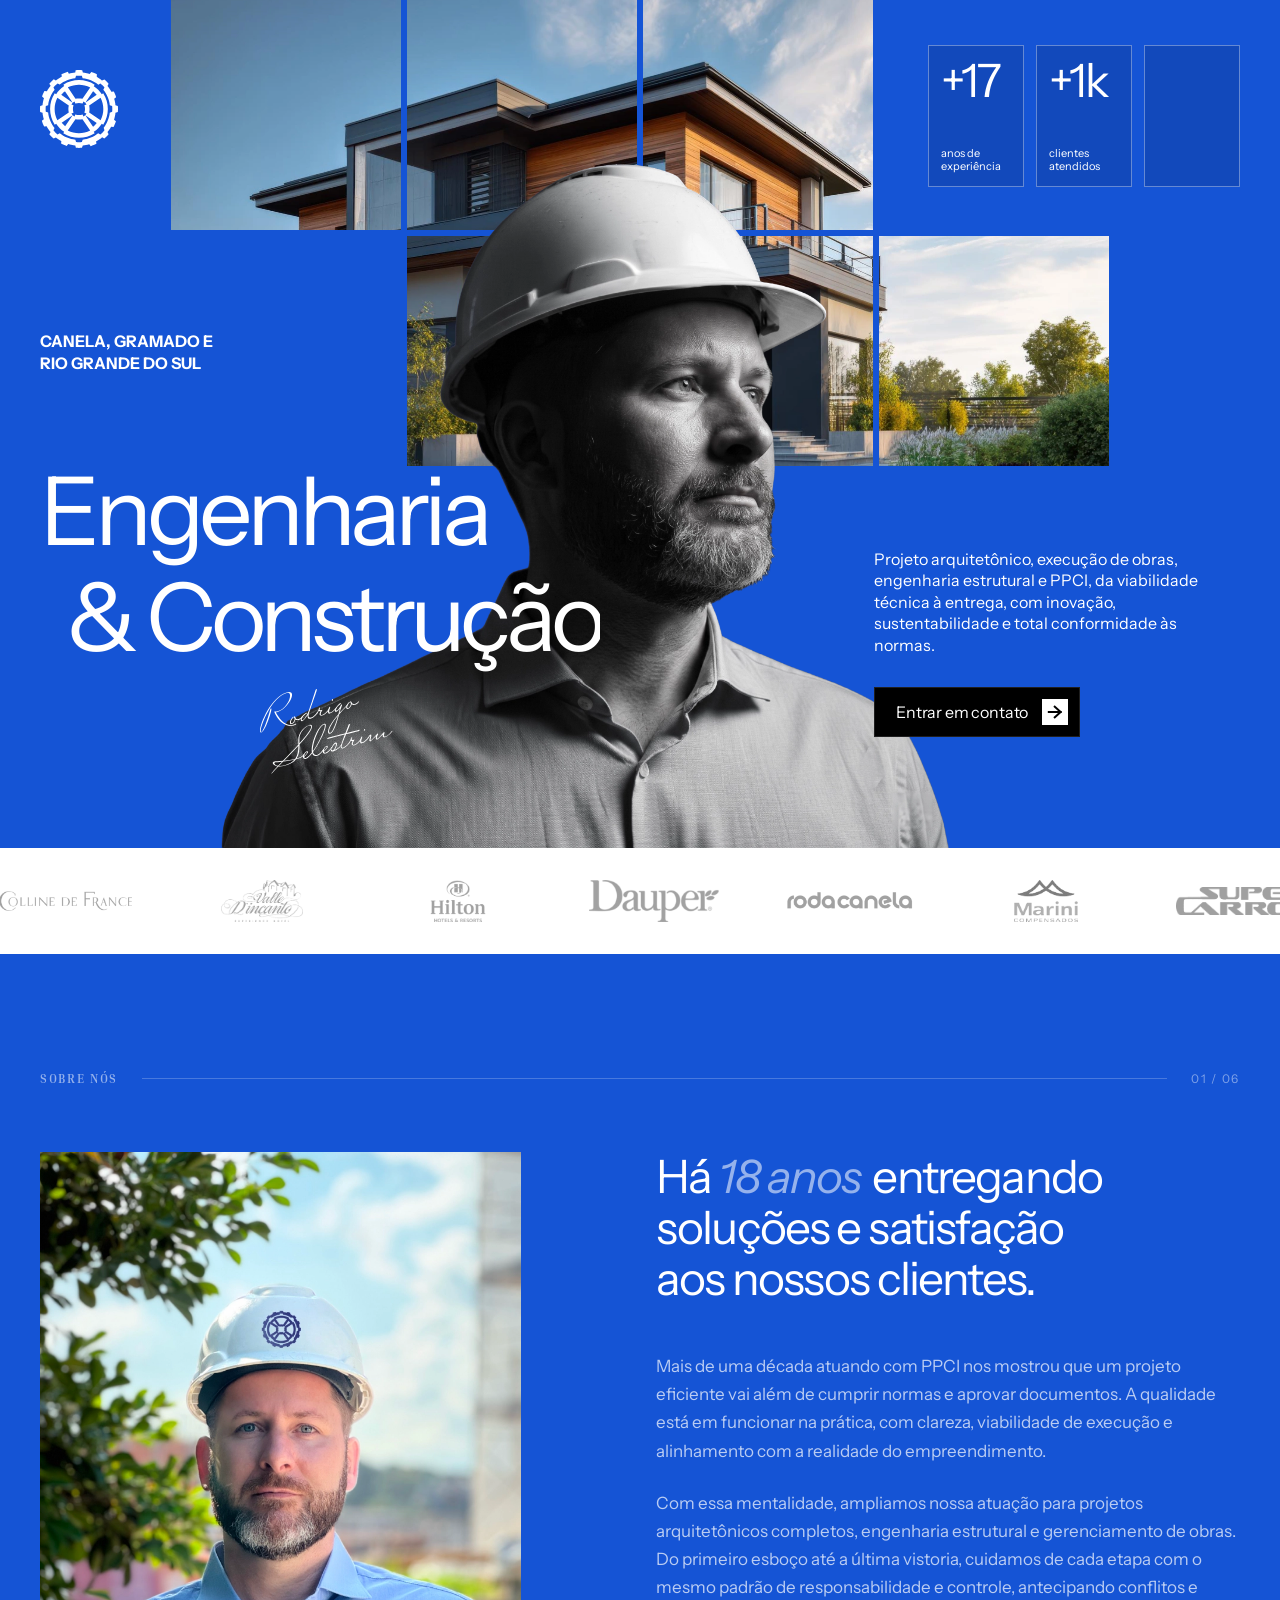
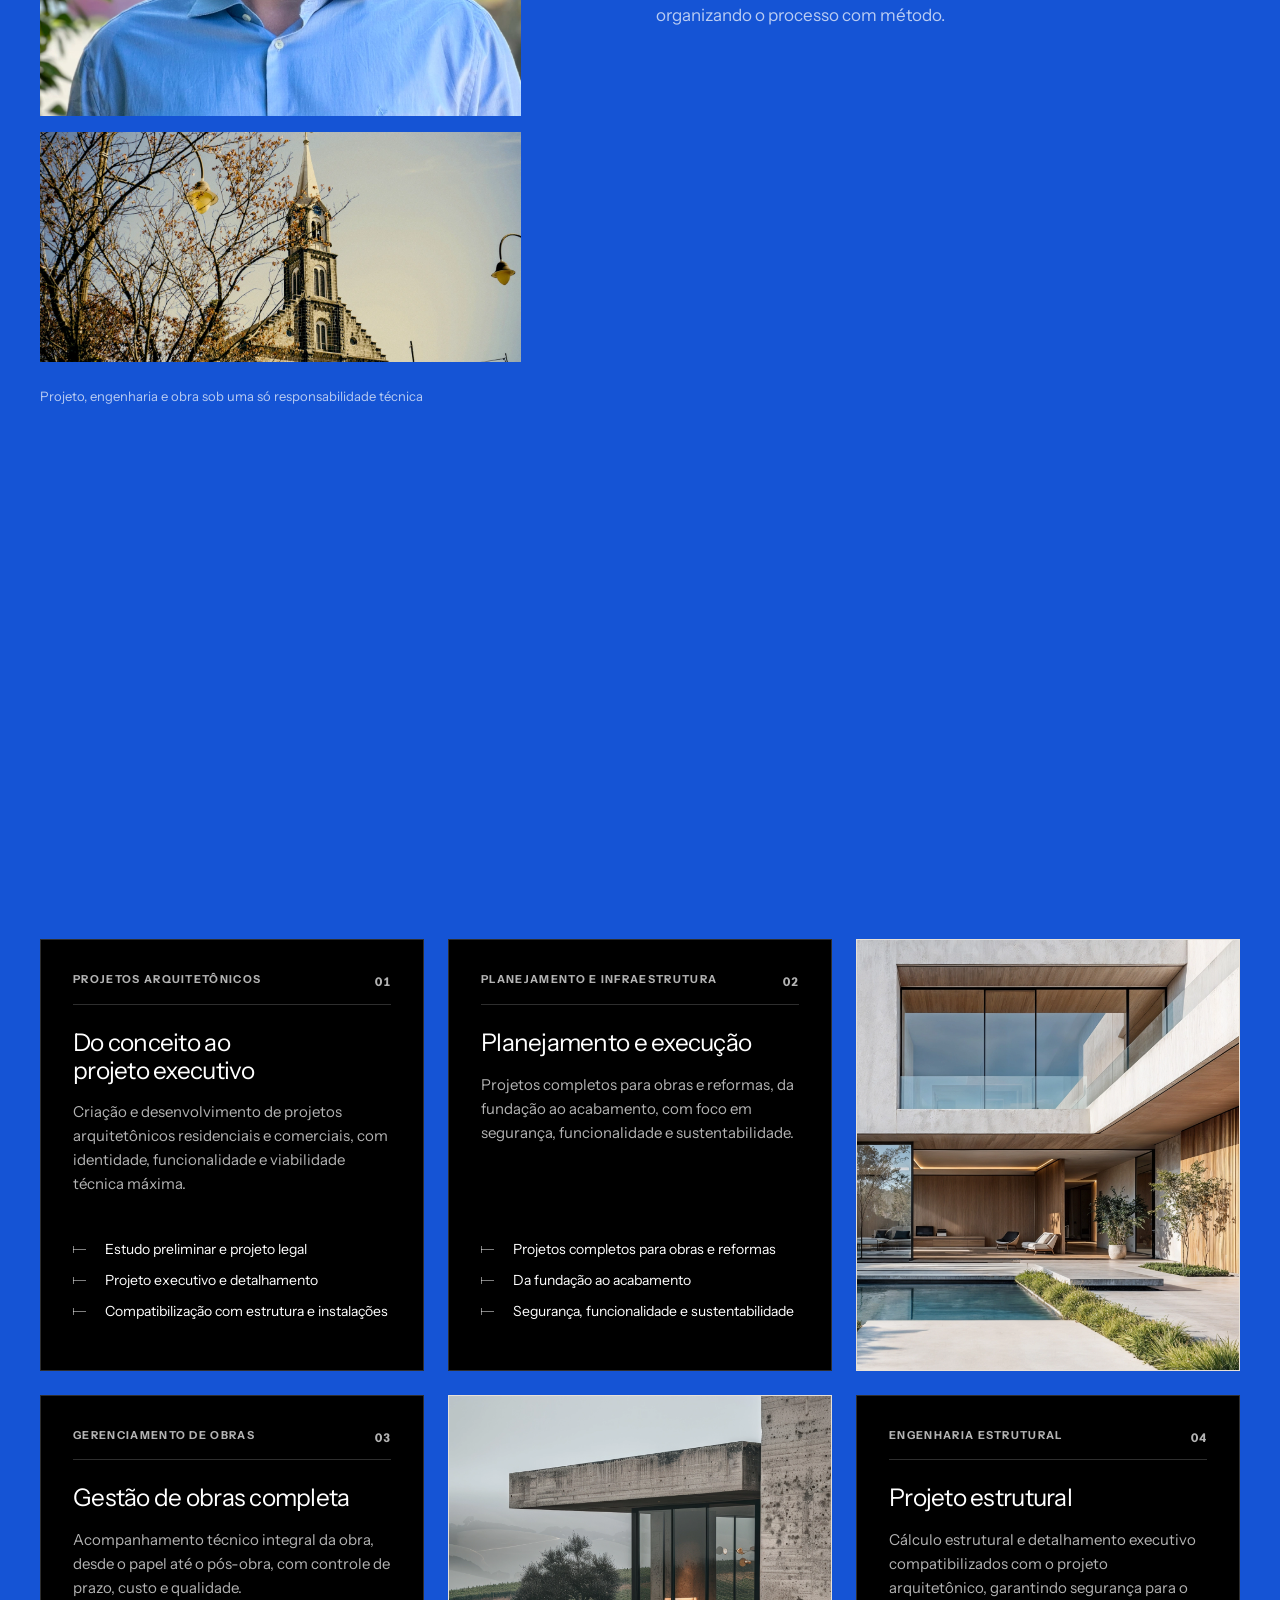
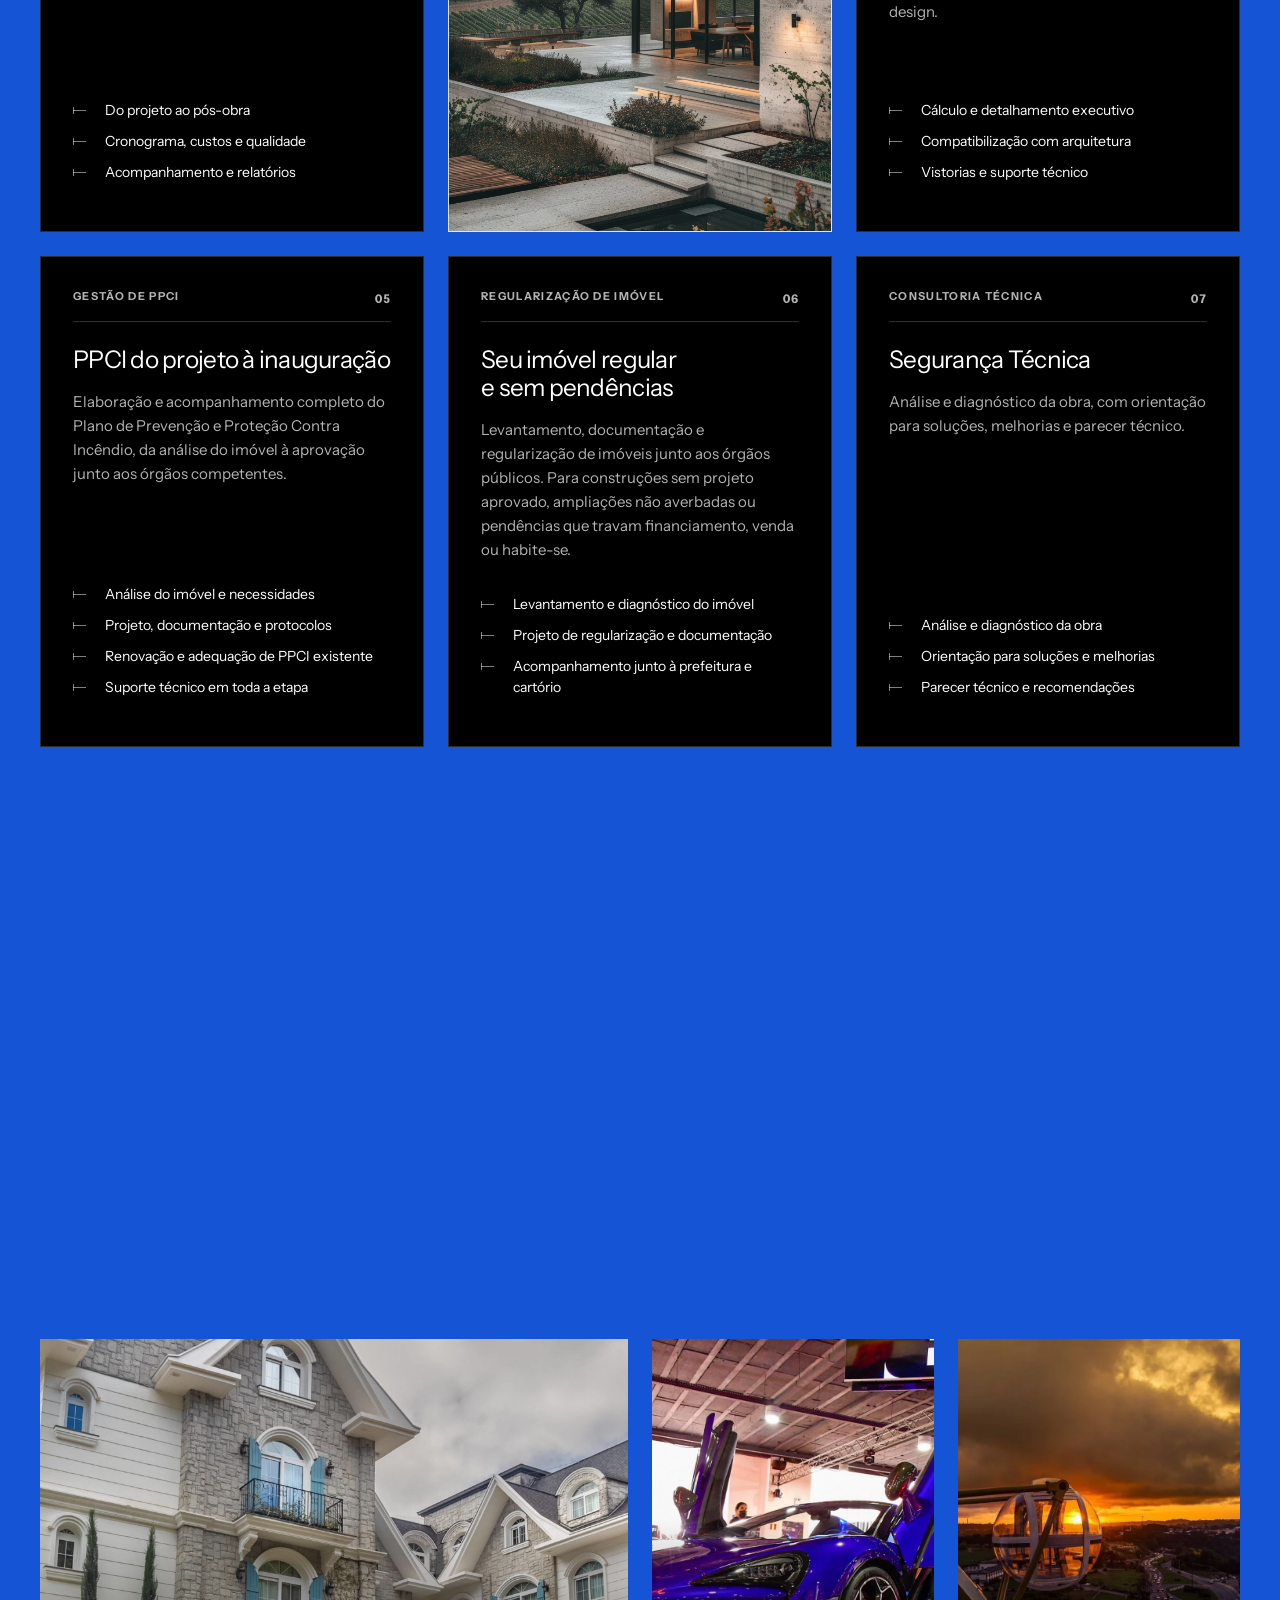
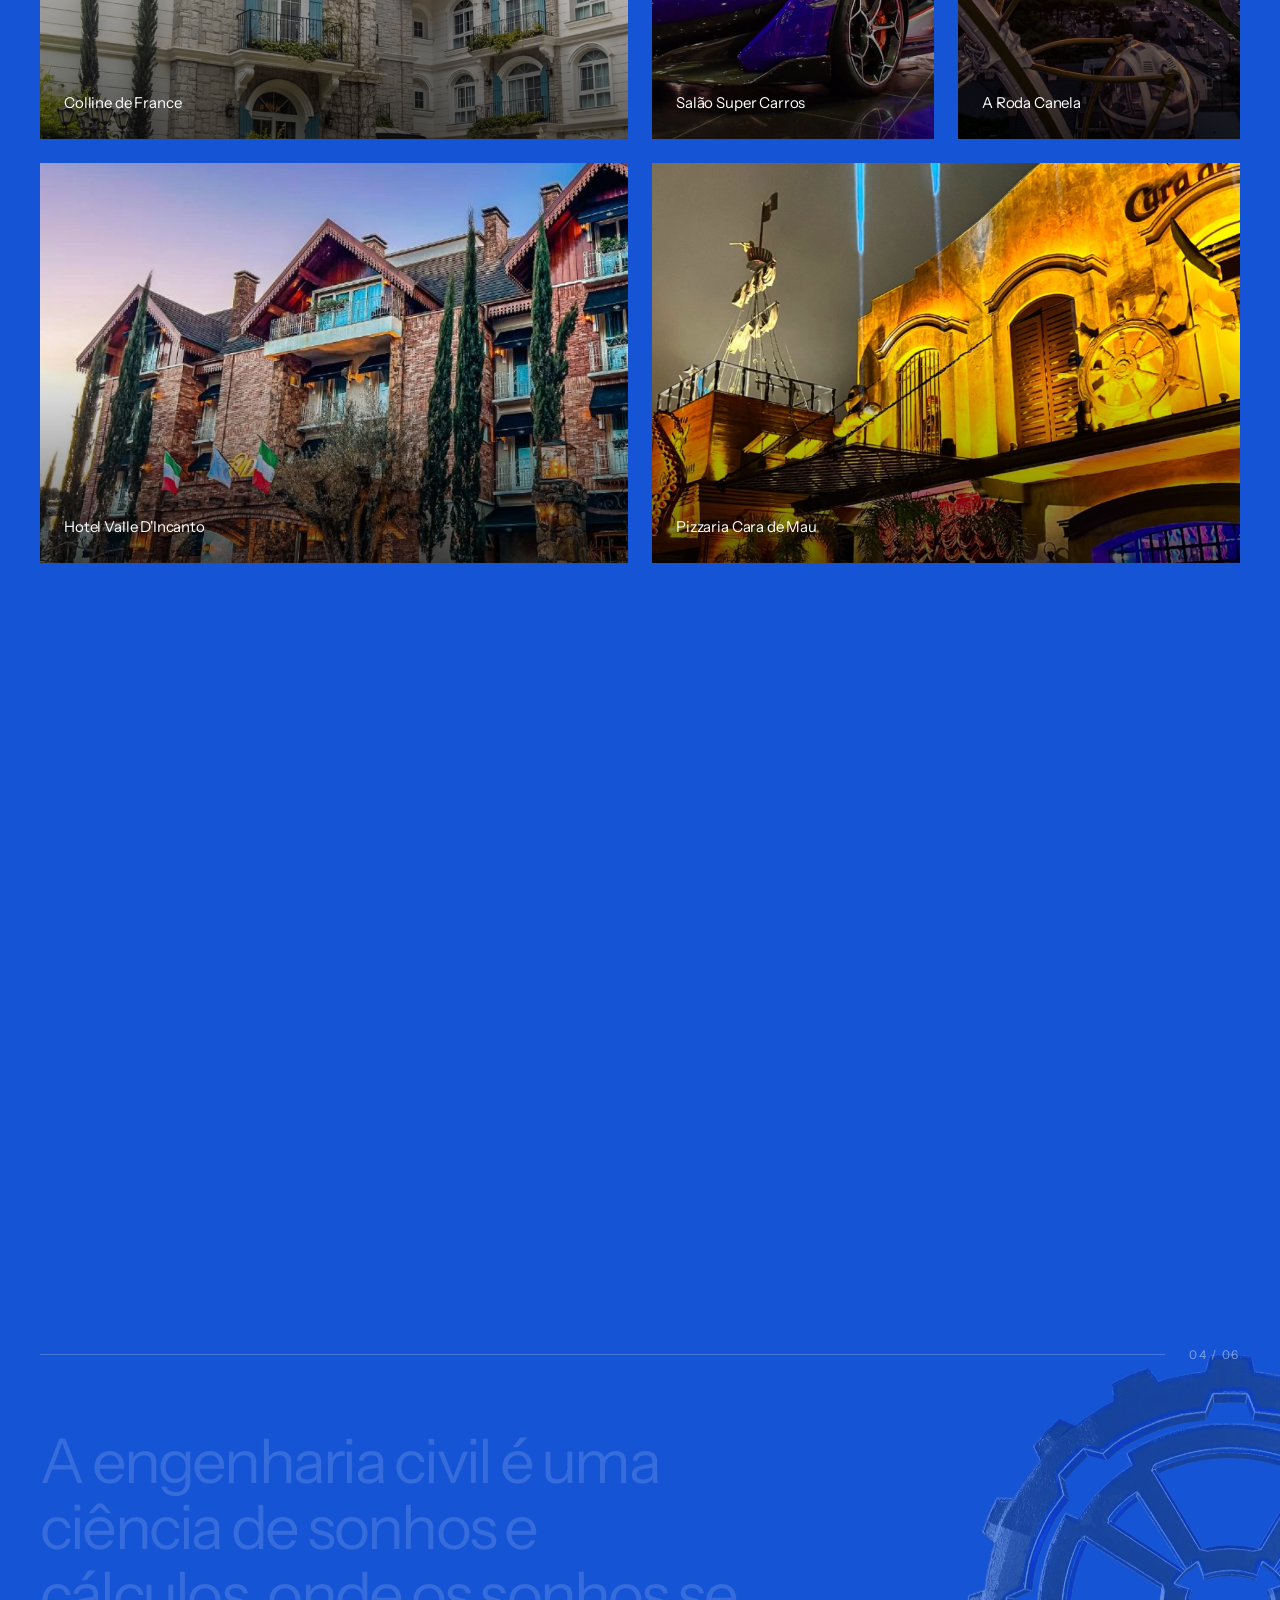
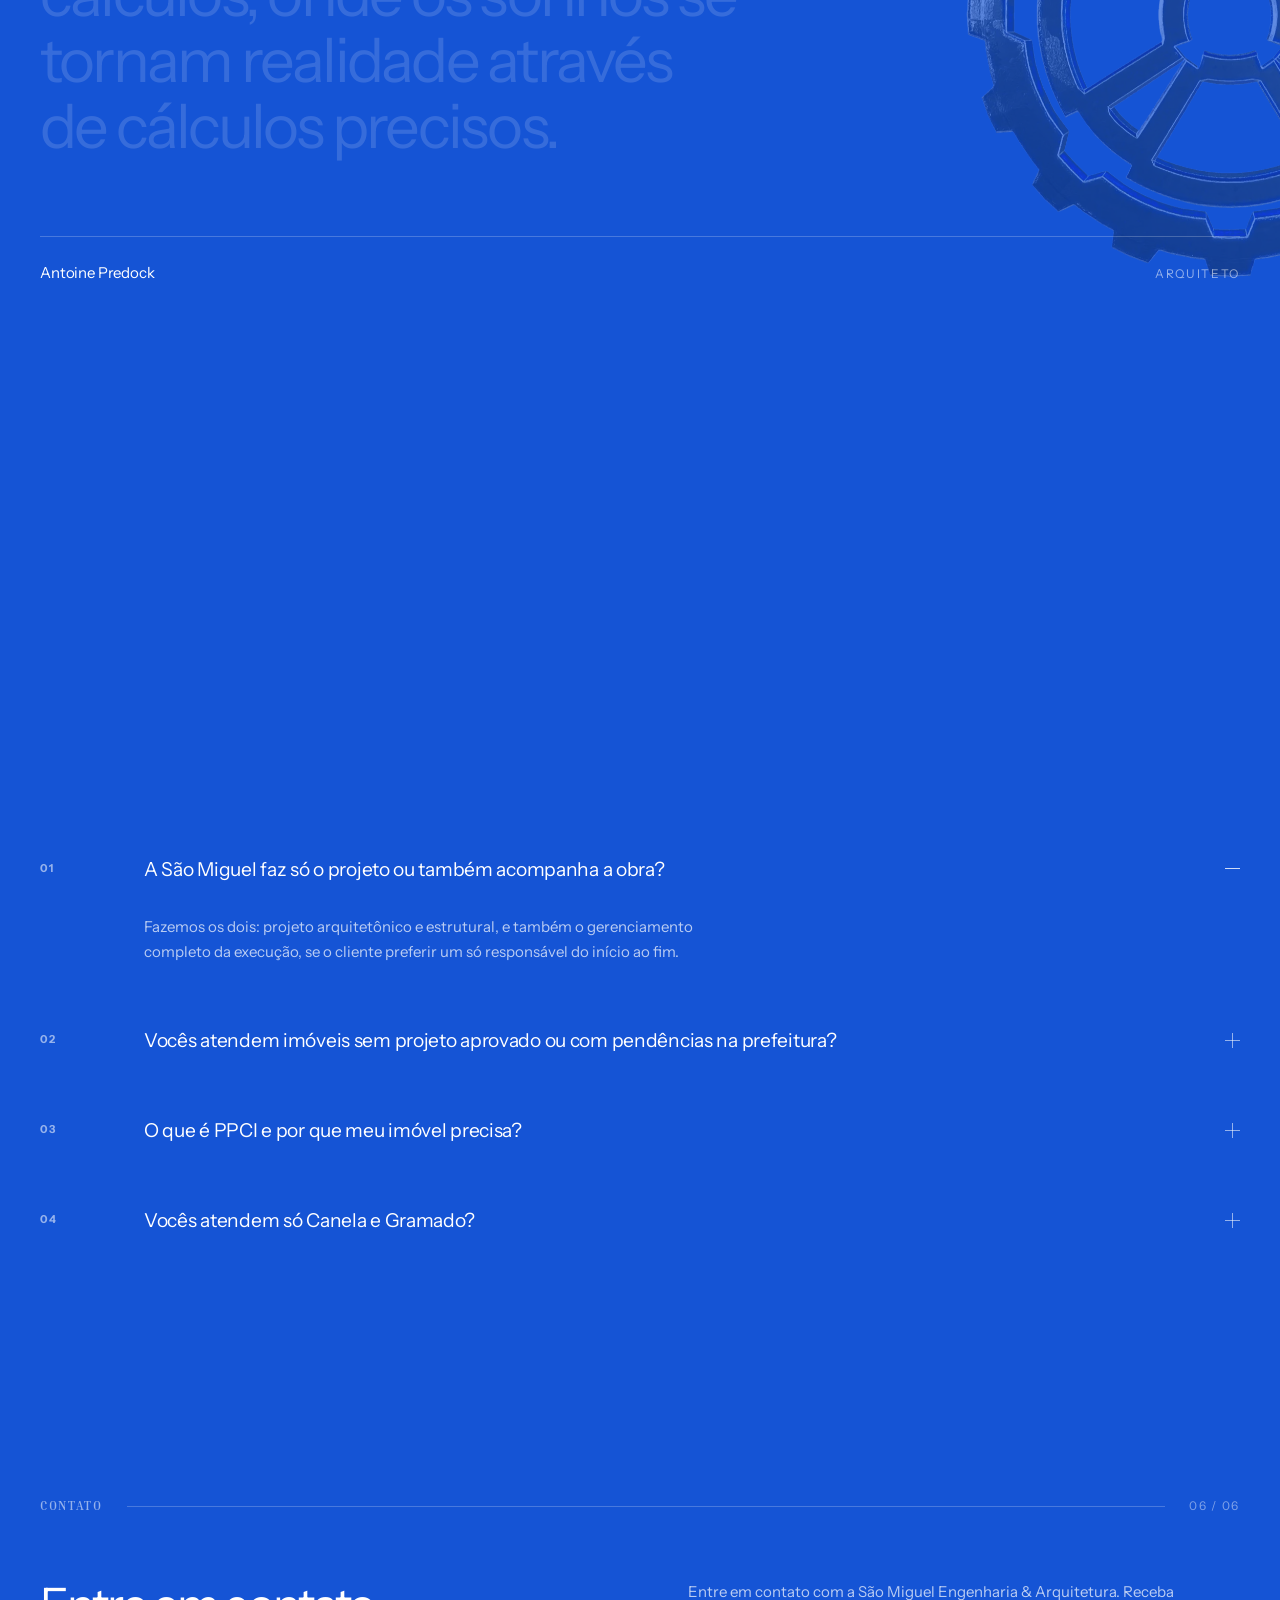
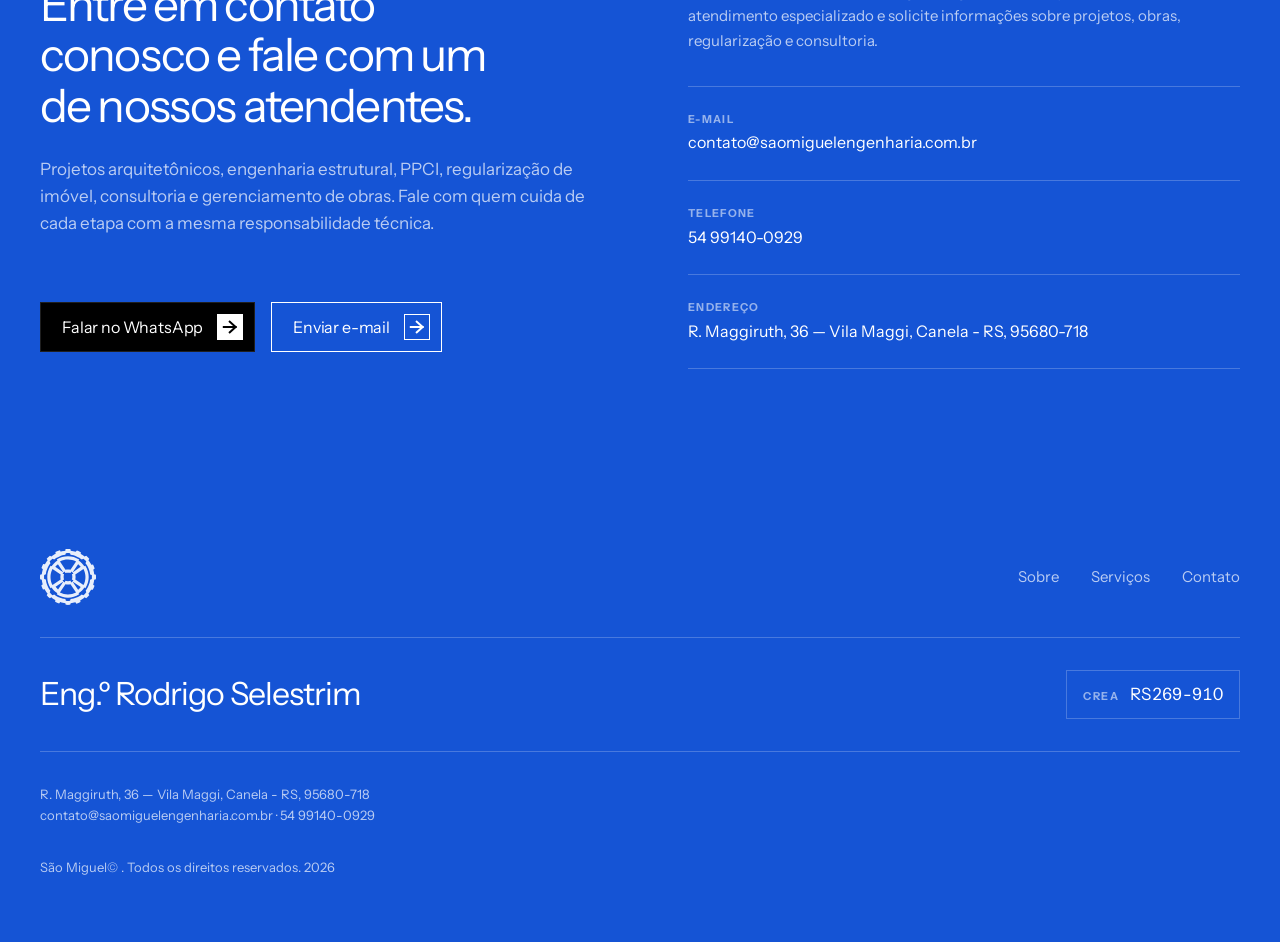
==== index.html @ 42778e91 "Encadeia os quadrados depois do retrato e alonga o efeito Os quadrados passam de 0,7s para 1,0s cada" ====
<!doctype html>
<html lang="pt-BR">
<head>
  <meta charset="utf-8">
  <meta name="viewport" content="width=device-width, initial-scale=1">
  <title>São Miguel Engenharia &amp; Arquitetura | Projetos, PPCI e Obras em Canela e Gramado - RS</title>
  <meta name="description" content="Projetos arquitetônicos, engenharia estrutural, PPCI e regularização de imóvel em Canela, Gramado e Serra Gaúcha. 18 anos de experiência e mais de 1.000 clientes atendidos.">

  <!-- Open Graph -->
  <meta property="og:type" content="website">
  <meta property="og:title" content="São Miguel Engenharia &amp; Arquitetura">
  <meta property="og:description" content="Projetos arquitetônicos, engenharia estrutural, PPCI e regularização de imóvel em Canela, Gramado e Serra Gaúcha.">
  <meta property="og:image" content="assets/img/og.jpg">

  <link rel="icon" href="assets/img/favicon.svg" type="image/svg+xml">

  <link rel="preconnect" href="https://fonts.googleapis.com">
  <link rel="preconnect" href="https://fonts.gstatic.com" crossorigin>
  <link rel="stylesheet" href="https://fonts.googleapis.com/css2?family=Inria+Serif:wght@700&family=Instrument+Sans:wght@400;500;700&display=swap">

  <link rel="stylesheet" href="assets/css/style.css?v=59">
</head>
<body>

  <header class="site-header">
    <div class="container">
      <a class="site-header__logo" href="./" aria-label="São Miguel — página inicial">
        <img src="assets/img/logo_branca.svg" alt="São Miguel" width="78" height="78">
      </a>
    </div>
  </header>

  <main id="conteudo">
    <section class="hero" data-tema="azul">
      <!-- Um cobridor por quadrado, na cor da dobra: eles somem em sequência e
           a imagem parece se montar. A máscara do pai já os recorta. -->
      <div class="hero__grade" role="presentation">
        <span class="hero__cobre"></span>
        <span class="hero__cobre"></span>
        <span class="hero__cobre"></span>
        <span class="hero__cobre"></span>
        <span class="hero__cobre"></span>
        <span class="hero__cobre"></span>
      </div>
      <img class="hero__retrato" src="assets/img/rodrigo.webp" alt="Rodrigo" width="728" height="684">

      <div class="hero__numeros container">
        <div class="card-numero">
          <strong>+17</strong>
          <span>anos de experiência</span>
        </div>
        <div class="card-numero">
          <strong>+1k</strong>
          <span>clientes atendidos</span>
        </div>
        <div class="card-numero" aria-hidden="true"></div>
      </div>

      <div class="hero__local container">
        <p>Canela, Gramado e Rio Grande do Sul</p>
      </div>

      <div class="hero__conteudo container">
        <!-- Cada linha tem a própria máscara: o texto desce por dentro dela na
             entrada. Os dois espaços rígidos dão o avanço estético da segunda. -->
        <h1 class="hero__titulo"><span class="hero__linha"><span>Engenharia</span></span><span class="hero__linha"><span><span class="hero__avanco">&nbsp;&nbsp;</span>&amp; Construção</span></span></h1>
        <div class="hero__acao">
          <h2 class="hero__descricao">
            Projeto arquitetônico, execução de obras, engenharia estrutural e
            PPCI, da viabilidade técnica à entrega, com inovação, sustentabilidade e total conformidade às normas.
          </h2>

          <a class="botao" href="#contato">
            <span class="botao__mascara">
              <span class="botao__trilho">
                <span class="botao__texto">Entrar em contato</span>
                <span class="botao__texto" aria-hidden="true">Entrar em contato</span>
              </span>
            </span>
            <span class="botao__icone" aria-hidden="true">
              <span class="botao__icone-caixa"></span>
              <span class="botao__icone-mascara">
                <span class="botao__icone-trilho">
                  <svg viewBox="0 0 16 16" fill="none" stroke="currentColor" stroke-width="1.8" stroke-linecap="square">
                    <path d="M2.5 8h10.5"></path><path d="M7.8 3.3L13 8l-5.2 4.7"></path>
                  </svg>
                  <svg viewBox="0 0 16 16" fill="none" stroke="currentColor" stroke-width="1.8" stroke-linecap="square">
                    <path d="M2.5 8h10.5"></path><path d="M7.8 3.3L13 8l-5.2 4.7"></path>
                  </svg>
                </span>
              </span>
            </span>
          </a>
        </div>
      </div>

      <div class="hero__assinatura container">
        <img src="assets/img/assinatura-rodrigo-selestrim.svg" alt="Rodrigo Selestrim" width="133" height="85">
      </div>
    </section>

    <!-- Faixa de logos ------------------------------------------- -->
    <section class="faixa" data-tema="claro" aria-label="Clientes atendidos">
      <div class="faixa__trilho">
        <ul class="faixa__lista">
          <li><img src="assets/img/logos_clientes/01_1_5x.webp" alt="Colline de France" loading="lazy"></li>
          <li><img src="assets/img/logos_clientes/04_1_5x.webp" alt="Hotel Valle D'Incanto" loading="lazy"></li>
          <li><img src="assets/img/logos_clientes/07_1_5x.webp" alt="Hilton Hotels &amp; Resorts" loading="lazy"></li>
          <li><img src="assets/img/logos_clientes/06_1_5x.webp" alt="Dauper" loading="lazy"></li>
          <li><img src="assets/img/logos_clientes/03_1_5x.webp" alt="A Roda Canela" loading="lazy"></li>
          <li><img src="assets/img/logos_clientes/08_1_5x.webp" alt="Marini Indústria" loading="lazy"></li>
          <li><img src="assets/img/logos_clientes/02_1_5x.webp" alt="Salão Super Carros" loading="lazy"></li>
          <li><img src="assets/img/logos_clientes/05_1_5x.webp" alt="Pizzaria Cara de Mau" loading="lazy"></li>
        </ul>
        <ul class="faixa__lista" aria-hidden="true">
          <li><img src="assets/img/logos_clientes/01_1_5x.webp" alt="" loading="lazy"></li>
          <li><img src="assets/img/logos_clientes/04_1_5x.webp" alt="" loading="lazy"></li>
          <li><img src="assets/img/logos_clientes/07_1_5x.webp" alt="" loading="lazy"></li>
          <li><img src="assets/img/logos_clientes/06_1_5x.webp" alt="" loading="lazy"></li>
          <li><img src="assets/img/logos_clientes/03_1_5x.webp" alt="" loading="lazy"></li>
          <li><img src="assets/img/logos_clientes/08_1_5x.webp" alt="" loading="lazy"></li>
          <li><img src="assets/img/logos_clientes/02_1_5x.webp" alt="" loading="lazy"></li>
          <li><img src="assets/img/logos_clientes/05_1_5x.webp" alt="" loading="lazy"></li>
        </ul>
      </div>
    </section>

    <!-- 02. SOBRE ------------------------------------------------ -->
    <section class="secao" data-tema="claro" id="sobre">
      <div class="container">
        <div class="sobre">
          <div class="regua" data-revelar>
            <p class="tag">Sobre nós</p>
            <span class="regua__linha" aria-hidden="true"></span>
            <span class="regua__indice">01 / 06</span>
          </div>

          <figure class="sobre__imagens" data-revelar>
            <img class="sobre__retrato" src="assets/img/foto.webp" loading="lazy" width="825" height="1102"
                 alt="Rodrigo Selestrim, responsável técnico da São Miguel Engenharia &amp; Arquitetura, em obra em Canela">
            <img class="sobre__lugar" src="assets/img/igreja.webp" loading="lazy" width="2657" height="1297"
                 alt="Catedral de Pedra de Canela, marco da cidade onde fica a sede da São Miguel Engenharia &amp; Arquitetura">
            <figcaption class="sobre__legenda">
              Projeto, engenharia e obra sob uma só responsabilidade técnica
            </figcaption>
          </figure>

          <div class="sobre__texto">
            <h2 class="titulo-secao" data-revelar>
              Há <em>18 anos</em> entregando soluções e satisfação aos nossos clientes.
            </h2>

            <div class="prosa" data-revelar>
              <p>
                Mais de uma década atuando com PPCI nos mostrou que um projeto eficiente
                vai além de cumprir normas e aprovar documentos. A qualidade está em
                funcionar na prática, com clareza, viabilidade de execução e alinhamento
                com a realidade do empreendimento.
              </p>
              <p>
                Com essa mentalidade, ampliamos nossa atuação para projetos arquitetônicos
                completos, engenharia estrutural e gerenciamento de obras. Do primeiro
                esboço até a última vistoria, cuidamos de cada etapa com o mesmo padrão de
                responsabilidade e controle, antecipando conflitos e organizando o
                processo com método.
              </p>
            </div>

            <ul class="sobre__marcos" data-revelar>
              <li>
                <span class="sobre__marco-rotulo">Atuação</span>
                <span class="sobre__marco-valor">Canela, Gramado e todo o Rio Grande do Sul</span>
              </li>
              <li>
                <span class="sobre__marco-rotulo">Especialidade de origem</span>
                <span class="sobre__marco-valor">Mais de uma década dedicada a PPCI</span>
              </li>
              <li>
                <span class="sobre__marco-rotulo">Escopo hoje</span>
                <span class="sobre__marco-valor">Arquitetura, estrutura, obra e regularização</span>
              </li>
            </ul>

            <div class="sobre__acao" data-revelar>
              <a class="botao" href="#contato">
                            <span class="botao__mascara">
                              <span class="botao__trilho">
                                <span class="botao__texto">Entrar em contato</span>
                                <span class="botao__texto" aria-hidden="true">Entrar em contato</span>
                              </span>
                            </span>
                            <span class="botao__icone" aria-hidden="true">
                              <span class="botao__icone-caixa"></span>
                              <span class="botao__icone-mascara">
                                <span class="botao__icone-trilho">
                                  <svg viewBox="0 0 16 16" fill="none" stroke="currentColor" stroke-width="1.8" stroke-linecap="square">
                                    <path d="M2.5 8h10.5"></path><path d="M7.8 3.3L13 8l-5.2 4.7"></path>
                                  </svg>
                                  <svg viewBox="0 0 16 16" fill="none" stroke="currentColor" stroke-width="1.8" stroke-linecap="square">
                                    <path d="M2.5 8h10.5"></path><path d="M7.8 3.3L13 8l-5.2 4.7"></path>
                                  </svg>
                                </span>
                              </span>
                            </span>
                          </a>
            </div>
          </div>
        </div>
      </div>
    </section>

    <!-- 03. SERVIÇOS ---------------------------------------------- -->
    <section class="secao" data-tema="claro" id="servicos">
      <div class="container">
        <div class="regua" data-revelar>
          <p class="tag">Serviços</p>
          <span class="regua__linha" aria-hidden="true"></span>
          <span class="regua__indice">02 / 06</span>
        </div>

        <div class="secao__cabecalho secao__cabecalho--duplo" data-revelar>
          <div>
            <h2 class="titulo-secao">Arquitetura, engenharia e obra — <em>em um processo só</em></h2>
          </div>
          <p class="lead lead--fim">
            Do projeto arquitetônico à entrega da obra, unimos criação, engenharia
            precisa e conformidade normativa. Por trás, planejamento e
            compatibilização técnica; na entrega, uma solução pronta para sair do
            papel sem atrito no canteiro.
          </p>
        </div>

        <ul class="servicos">
          <li class="servico" data-revelar>
            <span class="servico__indice">01</span>
            <p class="servico__categoria">Projetos arquitetônicos</p>
            <h3 class="servico__titulo">Do conceito ao projeto executivo</h3>
            <p class="servico__descricao">
              Criação e desenvolvimento de projetos arquitetônicos residenciais e
              comerciais, com identidade, funcionalidade e viabilidade técnica máxima.
            </p>
            <ul class="servico__itens">
              <li>Estudo preliminar e projeto legal</li>
              <li>Projeto executivo e detalhamento</li>
              <li>Compatibilização com estrutura e instalações</li>
            </ul>
          </li>

          <li class="servico" data-revelar>
            <span class="servico__indice">02</span>
            <p class="servico__categoria">Planejamento e infraestrutura</p>
            <h3 class="servico__titulo">Planejamento e execução</h3>
            <p class="servico__descricao">
              Projetos completos para obras e reformas, da fundação ao acabamento,
              com foco em segurança, funcionalidade e sustentabilidade.
            </p>
            <ul class="servico__itens">
              <li>Projetos completos para obras e reformas</li>
              <li>Da fundação ao acabamento</li>
              <li>Segurança, funcionalidade e sustentabilidade</li>
            </ul>
          </li>

          <li class="servico-imagem servico-imagem--a" data-revelar>
            <img src="assets/img/img001.webp" loading="lazy" width="1418" height="1596"
                 alt="Residência contemporânea em concreto, madeira e vidro — referência de projeto arquitetônico em Canela e Gramado">
          </li>

          <li class="servico" data-revelar>
            <span class="servico__indice">03</span>
            <p class="servico__categoria">Gerenciamento de obras</p>
            <h3 class="servico__titulo">Gestão de obras completa</h3>
            <p class="servico__descricao">
              Acompanhamento técnico integral da obra, desde o papel até o pós-obra, com
              controle de prazo, custo e qualidade.
            </p>
            <ul class="servico__itens">
              <li>Do projeto ao pós-obra</li>
              <li>Cronograma, custos e qualidade</li>
              <li>Acompanhamento e relatórios</li>
            </ul>
          </li>

          <li class="servico-imagem servico-imagem--b" data-revelar>
            <img src="assets/img/img002.webp" loading="lazy" width="1401" height="1596"
                 alt="Casa em concreto aparente implantada no relevo da Serra Gaúcha — referência de engenharia estrutural e obra">
          </li>

          <li class="servico" data-revelar>
            <span class="servico__indice">04</span>
            <p class="servico__categoria">Engenharia estrutural</p>
            <h3 class="servico__titulo">Projeto estrutural</h3>
            <p class="servico__descricao">
              Cálculo estrutural e detalhamento executivo compatibilizados com o
              projeto arquitetônico, garantindo segurança para o design.
            </p>
            <ul class="servico__itens">
              <li>Cálculo e detalhamento executivo</li>
              <li>Compatibilização com arquitetura</li>
              <li>Vistorias e suporte técnico</li>
            </ul>
          </li>

          <li class="servico" data-revelar>
            <span class="servico__indice">05</span>
            <p class="servico__categoria">Gestão de PPCI</p>
            <h3 class="servico__titulo">PPCI do projeto à inauguração</h3>
            <p class="servico__descricao">
              Elaboração e acompanhamento completo do Plano de Prevenção e Proteção
              Contra Incêndio, da análise do imóvel à aprovação junto aos órgãos
              competentes.
            </p>
            <ul class="servico__itens">
              <li>Análise do imóvel e necessidades</li>
              <li>Projeto, documentação e protocolos</li>
              <li>Renovação e adequação de PPCI existente</li>
              <li>Suporte técnico em toda a etapa</li>
            </ul>
          </li>

          <li class="servico" data-revelar>
            <span class="servico__indice">06</span>
            <p class="servico__categoria">Regularização de imóvel</p>
            <h3 class="servico__titulo">Seu imóvel regular e sem pendências</h3>
            <p class="servico__descricao">
              Levantamento, documentação e regularização de imóveis junto aos órgãos
              públicos. Para construções sem projeto aprovado, ampliações não
              averbadas ou pendências que travam financiamento, venda ou habite-se.
            </p>
            <ul class="servico__itens">
              <li>Levantamento e diagnóstico do imóvel</li>
              <li>Projeto de regularização e documentação</li>
              <li>Acompanhamento junto à prefeitura e cartório</li>
            </ul>
          </li>

          <li class="servico" data-revelar>
            <span class="servico__indice">07</span>
            <p class="servico__categoria">Consultoria técnica</p>
            <h3 class="servico__titulo">Segurança Técnica</h3>
            <p class="servico__descricao">
              Análise e diagnóstico da obra, com orientação para soluções, melhorias
              e parecer técnico.
            </p>
            <ul class="servico__itens">
              <li>Análise e diagnóstico da obra</li>
              <li>Orientação para soluções e melhorias</li>
              <li>Parecer técnico e recomendações</li>
            </ul>
          </li>
        </ul>

        <div class="secao__acao" data-revelar>
          <a class="botao" href="#contato">
            <span class="botao__mascara">
              <span class="botao__trilho">
                <span class="botao__texto">Entrar em contato</span>
                <span class="botao__texto" aria-hidden="true">Entrar em contato</span>
              </span>
            </span>
            <span class="botao__icone" aria-hidden="true">
              <span class="botao__icone-caixa"></span>
              <span class="botao__icone-mascara">
                <span class="botao__icone-trilho">
                  <svg viewBox="0 0 16 16" fill="none" stroke="currentColor" stroke-width="1.8" stroke-linecap="square">
                    <path d="M2.5 8h10.5"></path><path d="M7.8 3.3L13 8l-5.2 4.7"></path>
                  </svg>
                  <svg viewBox="0 0 16 16" fill="none" stroke="currentColor" stroke-width="1.8" stroke-linecap="square">
                    <path d="M2.5 8h10.5"></path><path d="M7.8 3.3L13 8l-5.2 4.7"></path>
                  </svg>
                </span>
              </span>
            </span>
          </a>
        </div>
      </div>
    </section>

    <!-- 05. CASES -------------------------------------------------- -->
    <section class="secao" data-tema="azul" id="cases">
      <div class="container">
        <div class="regua" data-revelar>
          <p class="tag">Clientes</p>
          <span class="regua__linha" aria-hidden="true"></span>
          <span class="regua__indice">03 / 06</span>
        </div>

        <div class="secao__cabecalho secao__duas-colunas secao__duas-colunas--topo" data-revelar>
          <div>
            <h2 class="titulo-secao">Clientes já atendidos na Serra Gaúcha</h2>
          </div>
          <p class="lead lead--fim">
            Alguns empreendimentos em Canela e Gramado que confiaram em nossa integridade, cumprimento de prazos e segurança na expertise técnica.
          </p>
        </div>

        <ul class="cases">
          <li class="case" data-revelar>
            <figure class="case__figura">
              <img class="case__foto" src="assets/img/fotos_clientes/01_1x.webp" loading="lazy" width="904" height="1024"
                   alt="Colline de France, hotel em Gramado atendido pela São Miguel Engenharia">
              <img class="case__logo" src="assets/img/logos_clientes/01_1_5x.webp" loading="lazy" alt="Logotipo Colline de France">
              <figcaption class="case__rodape">
                <span class="case__nome">Colline de France</span>
                <span class="case__selo" aria-hidden="true">
                  <svg viewBox="0 0 16 16" fill="none" stroke="currentColor"
                       stroke-width="1.4" stroke-linecap="round" stroke-linejoin="round">
                    <circle cx="8" cy="5.5" r="4"></circle>
                    <path d="M10.3 8.7 11.3 14.8 8 12.8 4.7 14.8 5.7 8.7"></path>
                  </svg>
                </span>
              </figcaption>
            </figure>
          </li>
          <li class="case" data-revelar>
            <figure class="case__figura">
              <img class="case__foto" src="assets/img/fotos_clientes/02_1x.webp" loading="lazy" width="904" height="1024"
                   alt="Salão Super Carros, projeto comercial em Canela e Gramado">
              <img class="case__logo" src="assets/img/logos_clientes/02_1_5x.webp" loading="lazy" alt="Logotipo Salão Super Carros">
              <figcaption class="case__rodape">
                <span class="case__nome">Salão Super Carros</span>
                <span class="case__selo" aria-hidden="true">
                  <svg viewBox="0 0 16 16" fill="none" stroke="currentColor"
                       stroke-width="1.4" stroke-linecap="round" stroke-linejoin="round">
                    <circle cx="8" cy="5.5" r="4"></circle>
                    <path d="M10.3 8.7 11.3 14.8 8 12.8 4.7 14.8 5.7 8.7"></path>
                  </svg>
                </span>
              </figcaption>
            </figure>
          </li>
          <li class="case" data-revelar>
            <figure class="case__figura">
              <img class="case__foto" src="assets/img/fotos_clientes/03_1x.webp" loading="lazy" width="904" height="1024"
                   alt="A Roda Canela, projeto estrutural e engenharia em Canela, Serra Gaúcha">
              <img class="case__logo" src="assets/img/logos_clientes/03_1_5x.webp" loading="lazy" alt="Logotipo A Roda Canela">
              <figcaption class="case__rodape">
                <span class="case__nome">A Roda Canela</span>
                <span class="case__selo" aria-hidden="true">
                  <svg viewBox="0 0 16 16" fill="none" stroke="currentColor"
                       stroke-width="1.4" stroke-linecap="round" stroke-linejoin="round">
                    <circle cx="8" cy="5.5" r="4"></circle>
                    <path d="M10.3 8.7 11.3 14.8 8 12.8 4.7 14.8 5.7 8.7"></path>
                  </svg>
                </span>
              </figcaption>
            </figure>
          </li>
          <li class="case" data-revelar>
            <figure class="case__figura">
              <img class="case__foto" src="assets/img/fotos_clientes/04_1x.webp" loading="lazy" width="904" height="1024"
                   alt="Hotel Valle D'Incanto, hotelaria em Gramado com PPCI e engenharia São Miguel">
              <img class="case__logo" src="assets/img/logos_clientes/04_1_5x.webp" loading="lazy" alt="Logotipo Hotel Valle D'Incanto">
              <figcaption class="case__rodape">
                <span class="case__nome">Hotel Valle D'Incanto</span>
                <span class="case__selo" aria-hidden="true">
                  <svg viewBox="0 0 16 16" fill="none" stroke="currentColor"
                       stroke-width="1.4" stroke-linecap="round" stroke-linejoin="round">
                    <circle cx="8" cy="5.5" r="4"></circle>
                    <path d="M10.3 8.7 11.3 14.8 8 12.8 4.7 14.8 5.7 8.7"></path>
                  </svg>
                </span>
              </figcaption>
            </figure>
          </li>
          <li class="case" data-revelar>
            <figure class="case__figura">
              <img class="case__foto" src="assets/img/fotos_clientes/05_1x.webp" loading="lazy" width="904" height="1024"
                   alt="Pizzaria Cara de Mau, projeto comercial e PPCI em Gramado">
              <img class="case__logo" src="assets/img/logos_clientes/05_1_5x.webp" loading="lazy" alt="Logotipo Pizzaria Cara de Mau">
              <figcaption class="case__rodape">
                <span class="case__nome">Pizzaria Cara de Mau</span>
                <span class="case__selo" aria-hidden="true">
                  <svg viewBox="0 0 16 16" fill="none" stroke="currentColor"
                       stroke-width="1.4" stroke-linecap="round" stroke-linejoin="round">
                    <circle cx="8" cy="5.5" r="4"></circle>
                    <path d="M10.3 8.7 11.3 14.8 8 12.8 4.7 14.8 5.7 8.7"></path>
                  </svg>
                </span>
              </figcaption>
            </figure>
          </li>
          <li class="case" data-revelar>
            <figure class="case__figura">
              <img class="case__foto" src="assets/img/fotos_clientes/06_1x.webp" loading="lazy" width="904" height="1024"
                   alt="Dauper Indústria e Comércio, projeto industrial na Serra Gaúcha">
              <img class="case__logo" src="assets/img/logos_clientes/06_1_5x.webp" loading="lazy" alt="Logotipo Dauper">
              <figcaption class="case__rodape">
                <span class="case__nome">Dauper Indústria e Comércio</span>
                <span class="case__selo" aria-hidden="true">
                  <svg viewBox="0 0 16 16" fill="none" stroke="currentColor"
                       stroke-width="1.4" stroke-linecap="round" stroke-linejoin="round">
                    <circle cx="8" cy="5.5" r="4"></circle>
                    <path d="M10.3 8.7 11.3 14.8 8 12.8 4.7 14.8 5.7 8.7"></path>
                  </svg>
                </span>
              </figcaption>
            </figure>
          </li>
          <li class="case" data-revelar>
            <figure class="case__figura">
              <img class="case__foto" src="assets/img/fotos_clientes/07_1x.webp" loading="lazy" width="904" height="1024"
                   alt="Hilton Hotels &amp; Resorts, empreendimento hoteleiro em Canela e Gramado">
              <img class="case__logo" src="assets/img/logos_clientes/07_1_5x.webp" loading="lazy" alt="Logotipo Hilton Hotels &amp; Resorts">
              <figcaption class="case__rodape">
                <span class="case__nome">Hilton Hotels &amp; Resorts</span>
                <span class="case__selo" aria-hidden="true">
                  <svg viewBox="0 0 16 16" fill="none" stroke="currentColor"
                       stroke-width="1.4" stroke-linecap="round" stroke-linejoin="round">
                    <circle cx="8" cy="5.5" r="4"></circle>
                    <path d="M10.3 8.7 11.3 14.8 8 12.8 4.7 14.8 5.7 8.7"></path>
                  </svg>
                </span>
              </figcaption>
            </figure>
          </li>
          <li class="case" data-revelar>
            <figure class="case__figura">
              <img class="case__foto" src="assets/img/fotos_clientes/08_1x.webp" loading="lazy" width="904" height="1024"
                   alt="Marini Indústria, parque industrial com engenharia estrutural no Rio Grande do Sul">
              <img class="case__logo" src="assets/img/logos_clientes/08_1_5x.webp" loading="lazy" alt="Logotipo Marini Indústria">
              <figcaption class="case__rodape">
                <span class="case__nome">Marini Indústria</span>
                <span class="case__selo" aria-hidden="true">
                  <svg viewBox="0 0 16 16" fill="none" stroke="currentColor"
                       stroke-width="1.4" stroke-linecap="round" stroke-linejoin="round">
                    <circle cx="8" cy="5.5" r="4"></circle>
                    <path d="M10.3 8.7 11.3 14.8 8 12.8 4.7 14.8 5.7 8.7"></path>
                  </svg>
                </span>
              </figcaption>
            </figure>
          </li>
        </ul>

        <div class="secao__acao" data-revelar>
          <a class="botao" href="#contato">
            <span class="botao__mascara">
              <span class="botao__trilho">
                <span class="botao__texto">Entrar em contato</span>
                <span class="botao__texto" aria-hidden="true">Entrar em contato</span>
              </span>
            </span>
            <span class="botao__icone" aria-hidden="true">
              <span class="botao__icone-caixa"></span>
              <span class="botao__icone-mascara">
                <span class="botao__icone-trilho">
                  <svg viewBox="0 0 16 16" fill="none" stroke="currentColor" stroke-width="1.8" stroke-linecap="square">
                    <path d="M2.5 8h10.5"></path><path d="M7.8 3.3L13 8l-5.2 4.7"></path>
                  </svg>
                  <svg viewBox="0 0 16 16" fill="none" stroke="currentColor" stroke-width="1.8" stroke-linecap="square">
                    <path d="M2.5 8h10.5"></path><path d="M7.8 3.3L13 8l-5.2 4.7"></path>
                  </svg>
                </span>
              </span>
            </span>
          </a>
        </div>
      </div>
    </section>

    <!-- 07. CITAÇÃO ------------------------------------------------ -->
    <section class="citacao" data-tema="preto">
      <img class="citacao__engrenagem" src="assets/img/engrenagem.webp" alt="" aria-hidden="true"
           width="1100" height="1076" loading="lazy">

      <div class="container citacao__grade">
        <div class="regua">
          <span class="regua__linha" aria-hidden="true"></span>
          <span class="regua__indice">04 / 06</span>
        </div>

        <blockquote class="citacao__texto" data-revelar-palavras>
          A engenharia civil é uma ciência de sonhos e cálculos, onde os sonhos se
          tornam realidade através de cálculos precisos.
        </blockquote>

        <footer class="citacao__creditos">
          <span class="citacao__autor">Antoine Predock</span>
          <span class="citacao__papel">Arquiteto</span>
        </footer>
      </div>
    </section>

    <!-- 08. FAQ ---------------------------------------------------- -->
    <section class="secao" data-tema="preto" id="faq">
      <div class="container">
        <div class="regua" data-revelar>
          <p class="tag">FAQ</p>
          <span class="regua__linha" aria-hidden="true"></span>
          <span class="regua__indice">05 / 06</span>
        </div>

        <div class="faq__topo" data-revelar>
          <h2 class="titulo-secao">Perguntas que ouvimos antes de cada projeto</h2>

          <div class="faq__apoio">
            <p class="lead">
              Se a sua não estiver aqui, é só perguntar — respondemos com a mesma
              clareza que aplicamos no projeto.
            </p>

            <a class="botao" href="#contato">
            <span class="botao__mascara">
              <span class="botao__trilho">
                <span class="botao__texto">Falar com a São Miguel</span>
                <span class="botao__texto" aria-hidden="true">Falar com a São Miguel</span>
              </span>
            </span>
            <span class="botao__icone" aria-hidden="true">
              <span class="botao__icone-caixa"></span>
              <span class="botao__icone-mascara">
                <span class="botao__icone-trilho">
                  <svg viewBox="0 0 16 16" fill="none" stroke="currentColor" stroke-width="1.8" stroke-linecap="square">
                    <path d="M2.5 8h10.5"></path><path d="M7.8 3.3L13 8l-5.2 4.7"></path>
                  </svg>
                  <svg viewBox="0 0 16 16" fill="none" stroke="currentColor" stroke-width="1.8" stroke-linecap="square">
                    <path d="M2.5 8h10.5"></path><path d="M7.8 3.3L13 8l-5.2 4.7"></path>
                  </svg>
                </span>
              </span>
            </span>
          </a>
          </div>
        </div>

        <div class="faq" data-revelar>
          <details class="faq__item" open>
            <summary class="faq__pergunta">
              <span class="faq__numero">01</span>
              <span class="faq__titulo">A São Miguel faz só o projeto ou também acompanha a obra?</span>
            </summary>
            <div class="faq__resposta">
              <p>
                Fazemos os dois: projeto arquitetônico e estrutural, e também o
                gerenciamento completo da execução, se o cliente preferir um só
                responsável do início ao fim.
              </p>
            </div>
          </details>

          <details class="faq__item">
            <summary class="faq__pergunta">
              <span class="faq__numero">02</span>
              <span class="faq__titulo">Vocês atendem imóveis sem projeto aprovado ou com pendências na prefeitura?</span>
            </summary>
            <div class="faq__resposta">
              <p>
                Sim. Fazemos o levantamento do imóvel e conduzimos todo o processo de
                <a href="#servicos">regularização de imóvel</a> junto aos órgãos competentes.
              </p>
            </div>
          </details>

          <details class="faq__item">
            <summary class="faq__pergunta">
              <span class="faq__numero">03</span>
              <span class="faq__titulo">O que é PPCI e por que meu imóvel precisa?</span>
            </summary>
            <div class="faq__resposta">
              <p>
                <a href="#servicos">PPCI</a> é o Plano de Prevenção e Proteção Contra
                Incêndio, exigido pelo Corpo de Bombeiros para aprovação e funcionamento
                de imóveis comerciais e alguns residenciais. Cuidamos de todo o processo,
                da análise à aprovação.
              </p>
            </div>
          </details>

          <details class="faq__item">
            <summary class="faq__pergunta">
              <span class="faq__numero">04</span>
              <span class="faq__titulo">Vocês atendem só Canela e Gramado?</span>
            </summary>
            <div class="faq__resposta">
              <p>Atendemos toda a Serra Gaúcha e o Rio Grande do Sul.</p>
            </div>
          </details>
        </div>
      </div>
    </section>

    <!-- 09. CONTATO ------------------------------------------------ -->
    <section class="secao" data-tema="azul" id="contato">
      <div class="container">
        <div class="regua" data-revelar>
          <p class="tag">Contato</p>
          <span class="regua__linha" aria-hidden="true"></span>
          <span class="regua__indice">06 / 06</span>
        </div>

        <div class="contato">
        <div class="secao__cabecalho" data-revelar>
          <h2 class="titulo-secao">Entre em contato conosco e fale com um de nossos atendentes.</h2>
          <p class="lead">
            Projetos arquitetônicos, engenharia estrutural, PPCI, regularização de
            imóvel, consultoria e gerenciamento de obras. Fale com quem cuida de cada
            etapa com a mesma responsabilidade técnica.
          </p>
        </div>

        <div class="contato__acoes" data-revelar>
          <a class="botao" href="https://wa.me/5554991400929" target="_blank" rel="noopener">
            <span class="botao__mascara">
              <span class="botao__trilho">
                <span class="botao__texto">Falar no WhatsApp</span>
                <span class="botao__texto" aria-hidden="true">Falar no WhatsApp</span>
              </span>
            </span>
            <span class="botao__icone" aria-hidden="true">
              <span class="botao__icone-caixa"></span>
              <span class="botao__icone-mascara">
                <span class="botao__icone-trilho">
                  <svg viewBox="0 0 16 16" fill="none" stroke="currentColor" stroke-width="1.8" stroke-linecap="square">
                    <path d="M2.5 8h10.5"></path><path d="M7.8 3.3L13 8l-5.2 4.7"></path>
                  </svg>
                  <svg viewBox="0 0 16 16" fill="none" stroke="currentColor" stroke-width="1.8" stroke-linecap="square">
                    <path d="M2.5 8h10.5"></path><path d="M7.8 3.3L13 8l-5.2 4.7"></path>
                  </svg>
                </span>
              </span>
            </span>
          </a>

          <a class="botao botao--contorno" href="mailto:contato@saomiguelengenharia.com.br">
            <span class="botao__mascara">
              <span class="botao__trilho">
                <span class="botao__texto">Enviar e-mail</span>
                <span class="botao__texto" aria-hidden="true">Enviar e-mail</span>
              </span>
            </span>
            <span class="botao__icone" aria-hidden="true">
              <span class="botao__icone-caixa"></span>
              <span class="botao__icone-mascara">
                <span class="botao__icone-trilho">
                  <svg viewBox="0 0 16 16" fill="none" stroke="currentColor" stroke-width="1.8" stroke-linecap="square">
                    <path d="M2.5 8h10.5"></path><path d="M7.8 3.3L13 8l-5.2 4.7"></path>
                  </svg>
                  <svg viewBox="0 0 16 16" fill="none" stroke="currentColor" stroke-width="1.8" stroke-linecap="square">
                    <path d="M2.5 8h10.5"></path><path d="M7.8 3.3L13 8l-5.2 4.7"></path>
                  </svg>
                </span>
              </span>
            </span>
          </a>
        </div>

        <div class="contato__dados" data-revelar>
          <p class="contato__intro">
            Entre em contato com a São Miguel Engenharia &amp; Arquitetura. Receba
            atendimento especializado e solicite informações sobre projetos, obras,
            regularização e consultoria.
          </p>
          <ul class="contato__lista">
            <li>
              <span class="contato__rotulo">E-mail</span>
              <a href="mailto:contato@saomiguelengenharia.com.br">contato@saomiguelengenharia.com.br</a>
            </li>
            <li>
              <span class="contato__rotulo">Telefone</span>
              <a href="tel:+5554991400929">54 99140-0929</a>
            </li>
            <li>
              <span class="contato__rotulo">Endereço</span>
              <span>R. Maggiruth, 36 — Vila Maggi, Canela - RS, 95680-718</span>
            </li>
          </ul>
        </div>
        </div>
      </div>
    </section>
  </main>

  <!-- 10. RODAPÉ --------------------------------------------------- -->
  <footer class="rodape" data-tema="azul">
    <div class="container rodape__grade">
      <img class="rodape__logo" src="assets/img/logo_branca.svg" alt="São Miguel Engenharia &amp; Arquitetura" width="56" height="56" loading="lazy">

      <nav class="rodape__nav" aria-label="Rodapé">
        <a href="#sobre">Sobre</a>
        <a href="#servicos">Serviços</a>
        <a href="#contato">Contato</a>
      </nav>

      <div class="rodape__responsavel">
        <p class="rodape__engenheiro">Eng.º Rodrigo Selestrim</p>
        <p class="rodape__crea">
          <span class="rodape__crea-rotulo">CREA</span>
          <span class="rodape__crea-numero">RS269-910</span>
        </p>
      </div>

      <address class="rodape__endereco">
        R. Maggiruth, 36 — Vila Maggi, Canela - RS, 95680-718<br>
        <a href="mailto:contato@saomiguelengenharia.com.br">contato@saomiguelengenharia.com.br</a> ·
        <a href="tel:+5554991400929">54 99140-0929</a>
      </address>

      <p class="rodape__direitos">São Miguel© . Todos os direitos reservados. 2026</p>
    </div>
  </footer>

  <script type="application/ld+json">
  {
    "@context": "https://schema.org",
    "@type": "ProfessionalService",
    "name": "São Miguel Engenharia & Arquitetura",
    "description": "Projetos arquitetônicos, engenharia estrutural, PPCI, regularização de imóvel e gerenciamento de obras em Canela, Gramado e Serra Gaúcha.",
    "email": "contato@saomiguelengenharia.com.br",
    "telephone": "+55-54-99140-0929",
    "address": {
      "@type": "PostalAddress",
      "streetAddress": "R. Maggiruth, 36 - Vila Maggi",
      "addressLocality": "Canela",
      "addressRegion": "RS",
      "postalCode": "95680-718",
      "addressCountry": "BR"
    },
    "areaServed": [
      { "@type": "City", "name": "Canela" },
      { "@type": "City", "name": "Gramado" },
      { "@type": "AdministrativeArea", "name": "Serra Gaúcha" },
      { "@type": "State", "name": "Rio Grande do Sul" }
    ]
  }
  </script>

  <script src="assets/js/main.js?v=59" defer></script>
</body>
</html>
---- assets/css/style.css ----
/* ===========================================================
   São Miguel — folha de estilo principal
   =========================================================== */

/* 1. Tokens -------------------------------------------------- */
:root {
  --cor-fundo: #1554d5;
  --cor-texto: #ffffff;
  --cor-destaque: #0057b8;

  --cor-fundo-escuro: #0b2f8a;
  --botao-preto: #000;
  --curva: cubic-bezier(0.85, 0, 0.15, 1);
  /* Entrada: sai rápido e assenta devagar. A --curva é ease-in-out forte e
     segura o começo, o que faz um fade parecer travado. */
  --curva-entrada: cubic-bezier(0.33, 1, 0.68, 1);
  --duracao: 0.65s;
  /* Trocas de cor precisam ser curtas: numa transição longa o fundo chega
     ao azul antes do texto clarear, e o meio do caminho fica ilegível. */
  --curva-cor: cubic-bezier(0.2, 0, 0, 1);
  --duracao-cor: 0.18s;

  --quadrado: 230px;
  --vao: 6px;
  --passo: calc(var(--quadrado) + var(--vao));

  --cor-verde: #48604f;   /* verde profundo */

  /* O marrom permanece como base das superfícies claras; como texto e
     marcador ele deu lugar ao azul da marca. */
  --cor-terra: #8a6a4f;
  --cor-areia: #faf8f4;
  --cor-areia-2: #e8e1d7;
  --cor-tinta: #191512;   /* texto sobre fundo claro */
  --cor-tinta-suave: #5b544c;

  --fonte-base: "Instrument Sans", system-ui, -apple-system, "Segoe UI", Roboto, sans-serif;
  --fonte-serifada: "Inria Serif", Georgia, "Times New Roman", serif;
  --largura-max: 1200px;
  --espaco: 1rem;

  /* Escala de espaçamento */
  --e-1: 8px;
  --e-2: 16px;
  --e-3: 24px;
  --e-4: 32px;
  --e-5: 48px;
  --e-6: 64px;
  --e-7: 96px;
  --e-secao: clamp(72px, 9vw, 128px);

  /* Tema corrente. A cor não pertence mais a cada seção: ela vive numa
     camada fixa atrás da página e é trocada conforme a seção que cruza o
     meio da tela, de modo que o fundo pareça uma dobra contínua. */
  --tema-fundo: #1554d5;
  --tema-tinta: #ffffff;
  --tema-tinta-suave: rgb(255 255 255 / 0.7);
  --tema-realce: rgb(255 255 255 / 0.55);
  --tema-linha: rgb(255 255 255 / 0.22);
  --tema-arte: 0;
  /* Preto sobre fundo claro ou azul; azul sobre fundo preto. */
  --tema-botao: var(--botao-preto);

  /* Card de serviço. Sobre fundo escuro ele é preto com texto claro, e o
     hover inverte para branco. No tema claro os papéis se trocam. */
  --card-fundo: var(--botao-preto);
  --card-tinta: #ffffff;
  --card-suave: rgb(255 255 255 / 0.7);
  --card-linha: rgb(255 255 255 / 0.18);
  --card-realce: rgb(255 255 255 / 0.7);
  --card-marca: rgb(255 255 255 / 0.5);

  --card-hover: #ffffff;
  --card-hover-tinta: var(--cor-tinta);
  --card-hover-suave: var(--cor-tinta-suave);
  --card-hover-realce: var(--cor-fundo);
  --card-hover-marca: var(--cor-verde);
}

:root[data-tema="claro"] {
  --tema-fundo: var(--cor-areia);
  --tema-tinta: var(--cor-tinta);
  --tema-tinta-suave: var(--cor-tinta-suave);
  --tema-realce: var(--cor-fundo);
  --tema-linha: var(--cor-areia-2);
  --tema-arte: 1;

  --card-fundo: #ffffff;
  --card-tinta: var(--cor-tinta);
  --card-suave: var(--cor-tinta-suave);
  --card-linha: var(--cor-areia-2);
  --card-realce: var(--cor-fundo);
  --card-marca: var(--cor-verde);

  --card-hover: var(--cor-fundo);
  --card-hover-tinta: #ffffff;
  --card-hover-suave: rgb(255 255 255 / 0.75);
  --card-hover-realce: rgb(255 255 255 / 0.65);
  --card-hover-marca: #ffffff;
}

:root[data-tema="preto"] {
  --tema-fundo: var(--botao-preto);
  --tema-tinta: #ffffff;
  --tema-tinta-suave: rgb(255 255 255 / 0.65);
  --tema-realce: rgb(255 255 255 / 0.6);
  --tema-linha: rgb(255 255 255 / 0.18);
  --tema-arte: 0;
  --tema-botao: var(--cor-fundo);
}

:root[data-tema="azul"] {
  --tema-fundo: var(--cor-fundo);
}

/* 2. Reset --------------------------------------------------- */
*, *::before, *::after { box-sizing: border-box; }
/* blockquote precisa entrar aqui: o padrão do navegador é `margin: 1em 40px`
   e o recuo desalinhava a citação das réguas da seção. */
body, h1, h2, h3, p, figure, blockquote, ul, ol { margin: 0; padding: 0; }
ul, ol { list-style: none; }
img, video { max-width: 100%; height: auto; display: block; }
a { color: inherit; }

/* 3. Base ---------------------------------------------------- */
/* A cor de fundo fica na raiz, e não nas seções: é ela que transiciona. */
:root {
  background-color: var(--tema-fundo);
  transition: background-color 0.8s var(--curva-cor);
  /* Vale para âncora, foco por teclado e busca na página. A rodinha do mouse
     não passa por aqui: essa é suavizada no script. */
  scroll-behavior: smooth;
}

body {
  font-family: var(--fonte-base);
  color: var(--cor-texto);
  background: transparent;
  line-height: 1.6;
  -webkit-font-smoothing: antialiased;
}

/* Arte de fundo das dobras claras, numa camada fixa própria: ela aparece e
   some por opacidade, acompanhando a troca de tema. */
body::before {
  content: "";
  position: fixed;
  /* Sobra em cima e embaixo: é ela que dá curso para o paralaxe sem
     descobrir as bordas. */
  inset: -25% 0;
  z-index: -1;
  pointer-events: none;
  background-image: url("../img/fundo_branco.webp");
  background-size: cover;
  background-position: center;
  opacity: var(--tema-arte);
  translate: 0 var(--deslize-fundo, 0px);
  transition: opacity 0.8s var(--curva-cor);
  will-change: translate;
}

/* 4. Layout -------------------------------------------------- */
/* Coluna de conteúdo: exatamente 1200px a partir de 1232px de viewport;
   abaixo disso encosta nas margens laterais. */
.container {
  width: min(100% - 2 * var(--espaco), var(--largura-max));
  margin-inline: auto;
}

/* 5. Componentes --------------------------------------------- */
/* Sobreposto à primeira dobra, sem ocupar espaço no fluxo. */
.site-header {
  position: absolute;
  top: 70px;
  left: 0;
  right: 0;
  z-index: 2;
}

.site-header__logo {
  display: inline-block;
  width: 78px;
}

/* Única seção com fundo próprio: o título branco e o recorte do retrato
   foram compostos sobre o azul e não sobrevivem à troca de tema. */
.hero {
  position: relative;
  height: 848px;
  background: var(--cor-fundo);
}


/* Cards de números, encostados na direita da coluna.
   O terceiro é vazio, só compõe o ritmo da grade. */
.hero__numeros {
  position: absolute;
  z-index: 1;
  top: 45px;
  left: 0;
  right: 0;
  margin-inline: auto;

  display: flex;
  justify-content: flex-end;
  gap: 12px;
}

.card-numero {
  display: flex;
  flex-direction: column;
  justify-content: space-between;

  width: 96px;
  height: 142px;
  padding: 12px;
  border: 1px solid rgb(255 255 255 / 0.35);
  background: rgb(0 0 0 / 0.12);
}

.card-numero strong {
  font-size: 46px;
  line-height: 1;
  font-weight: 400;
  letter-spacing: -0.03em;
}

.card-numero span {
  font-size: 11px;
  line-height: 1.25;
}

/* Localidade, acima do título. A largura da caixa é que quebra a linha
   depois de "e". */
.hero__local {
  position: absolute;
  z-index: 1;
  top: 330px;
  left: 0;
  right: 0;
  margin-inline: auto;
}

.hero__local p {
  width: 200px;
  font-size: 16px;
  line-height: 22px;
  font-weight: 700;
  text-transform: uppercase;
}

/* Título à esquerda e descrição à direita: a última linha de cada um
   assenta na mesma linha de base. */
.hero__conteudo {
  position: absolute;
  z-index: 1; /* o texto passa por cima do retrato */
  bottom: 178px;
  left: 0;
  right: 0;
  margin-inline: auto;

  display: flex;
  justify-content: space-between;
  align-items: flex-end; /* fallback */
  align-items: last baseline;
  gap: var(--espaco);
}

.hero__titulo {
  font-size: 95px;
  line-height: 106px;
  font-weight: 400;
  letter-spacing: -0.06em;
}

/* Máscara por linha. O recorte é justo em cima, que é a borda por onde o
   texto entra; embaixo ele ganha folga, senão a cedilha de "Construção"
   seria cortada. A margem negativa devolve a folga ao layout, para o título
   ocupar exatamente a mesma altura de antes. */
.hero__linha {
  display: block;
  overflow: hidden;
  padding-bottom: 0.14em;
  margin-bottom: -0.14em;
}

.hero__linha > span {
  display: block;
}

.hero__acao {
  position: relative;
  width: 366px;
  flex: none;
}

/* Só no hero o botão sai do fluxo: se ele fosse o último elemento da coluna,
   viraria a última linha de base e desalinharia o h2 em relação ao h1. */
@media (min-width: 1200px) {
  .hero__acao .botao {
    position: absolute;
    top: calc(100% + 30px);
    left: 0;
  }
}

.hero__descricao {
  font-size: 16px;
  line-height: 1.35;
  font-weight: 400;
}

.botao {
  position: relative; /* referência do ::before; não pode ser static */

  display: inline-flex;
  align-items: center;
  gap: 14px;
  padding: 12px 12px 12px 22px;

  background: var(--tema-botao);
  color: #fff;
  box-shadow: inset 0 0 0 1px rgb(255 255 255 / 0.12);
  font-size: 16px;
  text-decoration: none;
  cursor: pointer;

  overflow: hidden;
  isolation: isolate;
  transition: background-color var(--duracao-cor) var(--curva-cor);
}

/* Preenchimento que sobe de baixo. */
.botao::before {
  content: "";
  position: absolute;
  inset: 0;
  z-index: -1;
  background: var(--cor-fundo-escuro);
  transform: translate3d(0, 100%, 0);
  transition: transform var(--duracao) var(--curva);
  will-change: transform;
}

.botao:focus-visible::before {
  transform: translate3d(0, 0, 0);
}

/* Texto duplicado: o trilho sobe uma linha e a segunda cópia toma o lugar. */
.botao__mascara {
  display: inline-block;
  height: 22px;
  overflow: hidden;
}

.botao__trilho {
  display: flex;
  flex-direction: column;
  transition: transform var(--duracao) var(--curva);
  will-change: transform;
}

.botao__texto {
  display: block;
  height: 22px;
  line-height: 22px;
  white-space: nowrap;
  letter-spacing: -0.01em;
}

.botao:focus-visible .botao__trilho {
  transform: translate3d(0, -22px, 0);
}

/* Seta: o trilho tem duas cópias e desliza na horizontal. */
.botao__icone {
  position: relative;
  display: inline-flex;
  flex: none;
  width: 26px;
  height: 26px;
}

/* O giro é imperceptível no início e no fim (quadrado), mas no meio do
   percurso as pontas varrem para fora da caixa — é isso que se vê. */
.botao__icone-caixa {
  position: absolute;
  inset: 0;
  z-index: 1;
  background: #fff;
  transition: transform var(--duracao) var(--curva);
  will-change: transform;
}

.botao:focus-visible .botao__icone-caixa {
  transform: rotate(90deg);
}

.botao__icone-mascara {
  position: absolute;
  inset: 0;
  z-index: 2;
  overflow: hidden;
  pointer-events: none;
}

.botao__icone-trilho {
  position: absolute;
  top: 0;
  left: 0;
  display: flex;
  align-items: center;
  width: 52px;
  height: 26px;
  color: var(--tema-botao);
  transform: translate3d(-26px, 0, 0);
  transition: transform var(--duracao) var(--curva),
              color var(--duracao-cor) var(--curva-cor);
  will-change: transform;
}

.botao__icone-trilho svg {
  flex: none;
  box-sizing: border-box;
  width: 26px;
  height: 26px;
  padding: 4px;
}

.botao:focus-visible .botao__icone-trilho {
  transform: translate3d(0, 0, 0);
}

/* O :hover só vale onde existe mouse. No toque ele fica retido depois do tap:
   o preenchimento subia e não voltava mais. */
@media (hover: hover) and (pointer: fine) {
  .botao:hover::before {
    transform: translate3d(0, 0, 0);
  }

  .botao:hover .botao__trilho {
    transform: translate3d(0, -22px, 0);
  }

  .botao:hover .botao__icone-caixa {
    transform: rotate(90deg);
  }

  .botao:hover .botao__icone-trilho {
    transform: translate3d(0, 0, 0);
  }
}

/* No toque, o preenchimento aparece só enquanto o dedo está pressionando. */
@media (hover: none) {
  .botao:active::before {
    transform: translate3d(0, 0, 0);
  }
}

@media (prefers-reduced-motion: reduce) {
  .botao,
  .botao::before,
  .botao__trilho,
  .botao__icone-caixa,
  .botao__icone-trilho {
    transition-duration: 1ms;
  }
}

/* Variante de contorno, para o segundo CTA. */
.botao--contorno {
  background: transparent;
  color: var(--tema-tinta);
  box-shadow: inset 0 0 0 1px currentColor;
}

.botao--contorno .botao__icone-caixa {
  background: transparent;
  box-shadow: inset 0 0 0 1px currentColor;
}

.botao--contorno .botao__icone-trilho {
  color: currentColor;
}

/* Assinatura, recuada em relação à coluna e logo abaixo do título.
   O container ocupa a coluna inteira; sem pointer-events: none ele cobriria
   o botão, que fica logo atrás dele. */
.hero__assinatura {
  position: absolute;
  z-index: 1;
  pointer-events: none;
  bottom: 74px;
  left: 0;
  right: 0;
  margin-inline: auto;
}

.hero__assinatura img {
  width: 133px;
  margin-inline-start: 220px;
}

/* Retrato colado no rodapé da dobra. O deslocamento compensa o vazio
   à esquerda do recorte, centralizando a figura e não o arquivo. */
.hero__retrato {
  position: absolute;
  bottom: 0;
  left: 50%;
  translate: calc(-50% - 55px) 0;
  width: 728px;
}

/* Grade de 4×2 quadrados que mascara a imagem de fundo.
   Faltam, de propósito, o quadrado superior direito e o inferior esquerdo. */
.hero__grade {
  width: calc(4 * var(--quadrado) + 3 * var(--vao));
  height: calc(2 * var(--quadrado) + var(--vao));
  margin-inline: auto;

  /* A grade de verdade só existe para posicionar os cobridores; quem desenha
     os quadrados continua sendo a máscara. */
  display: grid;
  grid-template-columns: repeat(4, var(--quadrado));
  grid-template-rows: repeat(2, var(--quadrado));
  gap: var(--vao);

  background-image: url("../img/imagem-quadrados.webp");
  background-size: cover;
  background-position: center;

  --celula: linear-gradient(#000 0 0);
  mask-image: var(--celula), var(--celula), var(--celula),
              var(--celula), var(--celula), var(--celula);
  mask-size: var(--quadrado) var(--quadrado);
  mask-repeat: no-repeat;
  mask-position:
    0 0,
    var(--passo) 0,
    calc(2 * var(--passo)) 0,
    var(--passo) var(--passo),
    calc(2 * var(--passo)) var(--passo),
    calc(3 * var(--passo)) var(--passo);
}

/* Cobridores: um por quadrado, nas mesmas seis posições da máscara. Eles
   nascem opacos na cor da dobra e somem em diagonal, de modo que a imagem
   parece se montar quadrado a quadrado. */
.hero__cobre {
  background: var(--cor-fundo);
}

.hero__cobre:nth-child(1) { grid-area: 1 / 1; }
.hero__cobre:nth-child(2) { grid-area: 1 / 2; }
.hero__cobre:nth-child(3) { grid-area: 1 / 3; }
.hero__cobre:nth-child(4) { grid-area: 2 / 2; }
.hero__cobre:nth-child(5) { grid-area: 2 / 3; }
.hero__cobre:nth-child(6) { grid-area: 2 / 4; }

/* 5.9 Entrada da primeira dobra ------------------------------------
   Tudo em animação de CSS, e não em transição disparada por script: com
   `both` o quadro inicial já vale durante o atraso, então nada pisca antes de
   entrar, e se o script falhar a dobra aparece do mesmo jeito. */
@keyframes heroSobe {
  from { opacity: 0; translate: 0 24px; }
  to   { opacity: 1; translate: 0 0; }
}

/* O retrato carrega um deslocamento horizontal próprio, que a animação
   precisa repetir — senão ele salta para o centro ao animar. */
@keyframes heroRetrato {
  from { opacity: 0; translate: calc(-50% - 55px) 52px; }
  to   { opacity: 1; translate: calc(-50% - 55px) 0; }
}

@keyframes heroRetratoMovel {
  from { opacity: 0; translate: -50% 52px; }
  to   { opacity: 1; translate: -50% 0; }
}

@keyframes heroQuadrado {
  to { opacity: 0; }
}

/* Sem opacidade: a linha aparece porque sai de trás da borda da máscara,
   não porque acende.

   O percurso é 100% mais uma folga: 100% é a altura da caixa de linha, mas a
   caixa da fonte é maior que ela (116px de ascent+descent contra 106px de
   entrelinha), então a tinta escapa por baixo e uma fatia da palavra ficava
   à mostra com a máscara supostamente fechada. A folga em em acompanha o
   corpo do texto, e vale também para o tamanho do mobile. */
@keyframes heroLinhaDesce {
  from { translate: 0 calc(-100% - 0.12em); }
  to   { translate: 0 0; }
}

.hero__cobre {
  animation: heroQuadrado 1.00s var(--curva-entrada) both;
}

/* Varredura na diagonal: a ordem segue linha + coluna, não a do HTML. */
.hero__cobre:nth-child(1) { animation-delay: 1.60s; }
.hero__cobre:nth-child(2) { animation-delay: 1.69s; }
.hero__cobre:nth-child(3) { animation-delay: 1.78s; }
.hero__cobre:nth-child(4) { animation-delay: 1.78s; }
.hero__cobre:nth-child(5) { animation-delay: 1.87s; }
.hero__cobre:nth-child(6) { animation-delay: 1.96s; }

/* A ordem da entrada: primeiro o retrato, depois os quadrados se montando,
   o título, a descrição, os detalhes em volta e o botão por último.

   Os quadrados só arrancam depois que o retrato assenta (0,15s + 1,4s = 1,55s),
   e o título espera a varredura ir bem adiantada. Se mexer na duração do
   retrato, os atrasos abaixo precisam acompanhar. */
.hero__retrato     { animation: heroRetrato 1.40s var(--curva-entrada) 0.15s both; }
.hero__linha:nth-child(1) > span { animation: heroLinhaDesce 1.3s var(--curva-entrada) 2.20s both; }
.hero__linha:nth-child(2) > span { animation: heroLinhaDesce 1.3s var(--curva-entrada) 2.32s both; }
.hero__descricao   { animation: heroSobe 1.2s var(--curva-entrada) 2.50s both; }
.site-header__logo { animation: heroSobe 1.1s var(--curva-entrada) 2.60s both; }
.hero__local       { animation: heroSobe 1.1s var(--curva-entrada) 2.65s both; }
.hero__assinatura  { animation: heroSobe 1.2s var(--curva-entrada) 2.94s both; }
.hero__acao .botao { animation: heroSobe 1.1s var(--curva-entrada) 3.04s both; }

.hero__numeros .card-numero:nth-child(1) { animation: heroSobe 1.1s var(--curva-entrada) 2.72s both; }
.hero__numeros .card-numero:nth-child(2) { animation: heroSobe 1.1s var(--curva-entrada) 2.79s both; }
.hero__numeros .card-numero:nth-child(3) { animation: heroSobe 1.1s var(--curva-entrada) 2.86s both; }

@media (prefers-reduced-motion: reduce) {
  .hero__cobre,
  .hero__linha > span,
  .hero__retrato,
  .site-header__logo,
  .hero__local,
  .hero__titulo,
  .hero__descricao,
  .hero__acao .botao,
  .hero__assinatura,
  .hero__numeros .card-numero {
    animation: none;
  }
}

/* 6. Seções ---------------------------------------------------- */
.secao {
  padding-block: var(--e-secao);
}

.secao--sem-topo {
  padding-top: 0;
}

/* Fundos. As seções claras invertem a cor do texto. */
/* Nenhuma seção pinta o próprio fundo: todas herdam a camada fixa. */
.secao,
.citacao,
.faixa,
.rodape {
  background: transparent;
  color: var(--tema-tinta);
}

/* 6.1 Tipografia de seção */
.tag {
  margin-bottom: var(--e-3);
  font-family: var(--fonte-serifada);
  font-size: 12px;
  font-weight: 700;
  line-height: 1;
  letter-spacing: 0.14em;
  text-transform: uppercase;
  color: var(--tema-realce);
}

/* Régua de seção: separa visualmente cada dobra e numera a leitura. */
.regua {
  display: flex;
  align-items: center;
  gap: var(--e-3);
  margin-bottom: clamp(40px, 5vw, 72px);
}

.regua .tag {
  margin-bottom: 0;
}

.regua__linha {
  flex: 1;
  height: 1px;
  background: var(--tema-linha);
}

.regua__indice {
  font-size: 12px;
  letter-spacing: 0.14em;
  opacity: 0.45;
}



.secao__cabecalho--duplo {
  display: grid;
  gap: var(--e-4) var(--e-7);
  grid-template-columns: 1fr 1fr;
  align-items: end;
  margin-bottom: var(--e-6);
}

.titulo-secao {
  font-size: clamp(30px, 3.6vw, 50px);
  line-height: 1.1;
  font-weight: 400;
  letter-spacing: -0.04em;
  text-wrap: balance;
}

/* O itálico marca o trecho-chave do título, como nas referências.
   A margem compensa o espaço comido pelo letter-spacing negativo. */
.titulo-secao em {
  font-style: italic;
  color: var(--tema-realce);
  margin-right: 0.08em;
}

.lead {
  max-width: 60ch;
  margin-top: var(--e-3);
  font-size: 17px;
  line-height: 1.6;
  color: var(--tema-tinta-suave);
}

.lead--fim {
  margin-top: 0;
  max-width: 42ch;
}

.secao__acao {
  margin-top: clamp(48px, 5vw, 72px);
}

/* Dentro da coluna de texto o botão não precisa de tanto respiro. */
.faq__apoio .botao {
  margin-top: var(--e-4);
}

/* 6.2 Grades de seção */
.secao__duas-colunas {
  display: grid;
  gap: var(--e-6) var(--e-7);
  grid-template-columns: 1fr 1fr;
  align-items: end;
}

.secao__duas-colunas--topo {
  align-items: start;
  margin-bottom: var(--e-6);
}

.secao__cabecalho--centro {
  max-width: 46rem;
  margin-inline: auto;
  margin-bottom: var(--e-6);
  text-align: center;
}

.secao__cabecalho--centro .lead {
  margin-inline: auto;
}

/* 6.3 Sobre — grade de 12 colunas, com a figura invadindo a coluna do texto */
/* 6.3 Sobre — duas colunas que se encaixam: a pilha de imagens à esquerda e
   uma coluna de texto contínua à direita. Em faixas empilhadas de largura
   total a dobra ficava com cara de template, e a coluna de texto quebrada em
   dois pedaços deixava um vão no meio. */
.sobre {
  display: grid;
  grid-template-columns: repeat(12, 1fr);
  gap: var(--e-6) var(--e-4);
}

.sobre > .regua {
  grid-column: 1 / -1;
  margin-bottom: 0;
}

.sobre__imagens {
  grid-column: 1 / span 5;
  display: grid;
  gap: var(--e-2);
  align-content: start;
}

/* Pesos diferentes de propósito: o retrato manda, a cidade acompanha. Cada
   formato também respeita a foto — o retrato é vertical e a da igreja é
   panorâmica, e um recorte comum estragaria uma das duas. */
.sobre__imagens img {
  width: 100%;
  object-fit: cover;
}

.sobre__retrato {
  height: clamp(420px, 44vw, 620px);
  /* Sobe o recorte para enquadrar rosto e ombros. */
  object-position: center 22%;
}

.sobre__lugar {
  height: clamp(170px, 18vw, 250px);
  object-position: center 62%;
}

.sobre__legenda {
  display: flex;
  align-items: center;
  gap: 10px;
  margin-top: var(--e-1);
  font-size: 13px;
  color: var(--tema-tinta-suave);
}

.sobre__texto {
  grid-column: 7 / -1;
  display: grid;
  align-content: start;
  gap: var(--e-5);
}

.prosa p {
  font-size: 17px;
  line-height: 1.65;
  color: var(--tema-tinta-suave);
}

.prosa p + p {
  margin-top: var(--e-3);
}

.sobre__marcos li {
  display: grid;
  gap: 4px;
  padding-block: var(--e-3);
  border-top: 1px solid var(--tema-linha);
}

.sobre__marcos li:last-child {
  border-bottom: 1px solid var(--tema-linha);
}

.sobre__acao {
  justify-self: start;
}

.sobre__marco-rotulo {
  font-size: 11px;
  font-weight: 700;
  letter-spacing: 0.12em;
  text-transform: uppercase;
  color: var(--tema-realce);
}

.sobre__marco-valor {
  font-size: 15px;
  line-height: 1.45;
}

/* 6.4 Serviços — grade de 3 colunas com uma imagem intercalada.
   A seção toma emprestada a linguagem de prancha técnica: malha modular
   ao fundo e cruzetas nos encontros da grade. */
/* Cards soltos sobre a malha, e não células de uma tabela: o vão deixa a
   retícula aparecer entre eles. */
.servicos {
  display: grid;
  gap: var(--e-3);
  grid-template-columns: repeat(3, 1fr);
}

.servico {
  position: relative;
  top: 0;
  display: flex;
  flex-direction: column;
  padding: var(--e-4) var(--e-4) var(--e-5);
  background: var(--card-fundo);
  color: var(--card-tinta);
  border: 1px solid var(--card-linha);
  /* opacity e translate pertencem à revelação; a elevação do hover usa top
     para não disputar o translate com ela. */
  transition: opacity 0.7s var(--curva) var(--atraso-revelar, 0s),
              translate 0.7s var(--curva) var(--atraso-revelar, 0s),
              background var(--duracao-cor) var(--curva-cor),
              border-color var(--duracao-cor) var(--curva-cor),
              color var(--duracao-cor) var(--curva-cor),
              top 0.24s var(--curva-cor);
}

.servico-imagem {
  position: relative;
  overflow: hidden;
  background: var(--cor-areia-2);
  border: 1px solid var(--cor-areia-2);
}

.servico-imagem img {
  width: 100%;
  height: 100%;
  object-fit: cover;
}

.servico__indice {
  font-variant-numeric: tabular-nums;
  position: absolute;
  top: var(--e-4);
  right: var(--e-4);
  font-size: 12px;
  font-weight: 700;
  letter-spacing: 0.1em;
  color: var(--card-realce);
}

/* Carimbo do card: categoria à esquerda, índice à direita, fechados por um
   fio — a faixa de identificação de uma prancha. */
.servico__categoria {
  transition: color var(--duracao-cor) var(--curva-cor),
              border-color var(--duracao-cor) var(--curva-cor);
  min-height: 2.4em;
  margin-bottom: var(--e-3);
  padding-right: var(--e-4);
  padding-bottom: var(--e-2);
  border-bottom: 1px solid var(--card-linha);
  font-size: 11px;
  font-weight: 700;
  letter-spacing: 0.12em;
  line-height: 1.4;
  text-transform: uppercase;
  color: var(--card-realce);
}

.servico__titulo {
  font-size: clamp(23px, 1.9vw, 29px);
  line-height: 1.15;
  font-weight: 400;
  letter-spacing: -0.03em;
  text-wrap: balance;
}

.servico__descricao {
  transition: color var(--duracao-cor) var(--curva-cor);
  margin-top: var(--e-2);
  font-size: 15px;
  line-height: 1.6;
  color: var(--card-suave);
}

.servico__itens {
  margin-top: auto;
  padding-top: var(--e-4);
}

.servico__itens li {
  --atraso: 0s;
  position: relative;
  padding-left: 32px;
  font-size: 14px;
  line-height: 1.5;
}

/* Cada item entra um pouco depois do anterior, em cascata. */
.servico__itens li:nth-child(2) { --atraso: 0.06s; }
.servico__itens li:nth-child(3) { --atraso: 0.12s; }
.servico__itens li:nth-child(4) { --atraso: 0.18s; }

.servico__itens li + li {
  margin-top: 10px;
}

/* Marcador em forma de linha de cota: o traço e o tique da extremidade,
   como nas marcações de medida de um desenho técnico. */
.servico__itens li::before,
.servico__itens li::after {
  content: "";
  position: absolute;
  left: 0;
  background: var(--card-marca);
  transition:
    background-color var(--duracao-cor) var(--curva-cor),
    width var(--duracao) var(--curva) var(--atraso),
    translate var(--duracao) var(--curva) var(--atraso);
}

.servico__itens li::before {
  top: 0.72em;
  width: 13px;
  height: 1px;
}

.servico__itens li::after {
  top: calc(0.72em - 3px);
  width: 1px;
  height: 7px;
}

@media (hover: hover) and (pointer: fine) {
  /* O card inteiro se inverte para o azul da marca. */
  .servico:hover {
    background: var(--card-hover);
    border-color: var(--card-hover);
    color: var(--card-hover-tinta);
    top: -4px;
  }

  .servico:hover .servico__categoria {
    color: var(--card-hover-realce);
    border-bottom-color: var(--card-hover-realce);
  }

  .servico:hover .servico__indice {
    color: var(--card-hover-realce);
  }

  .servico:hover .servico__descricao {
    color: var(--card-hover-suave);
  }

  .servico:hover .servico__itens li::before,
  .servico:hover .servico__itens li::after {
    background: var(--card-hover-marca);
  }

  /* No hover a cota se estende e o tique corre até a outra ponta. */
  .servico:hover .servico__itens li::before {
    width: 22px;
  }

  .servico:hover .servico__itens li::after {
    translate: 21px 0;
  }
}

/* 6.5 Faixa de logos — rolagem infinita */
/* Faixa opaca: uma tira branca entre o azul do hero e o areia do Sobre. */
.faixa {
  /* Empilhada acima da dobra: o retrato é absoluto e, na entrada, começa 52px
     mais baixo — sem isto ele passa por cima das logos, porque elemento
     posicionado pinta na frente de irmão estático. */
  position: relative;
  z-index: 1;

  padding-block: var(--e-4);
  background: #fff;
  color: var(--cor-tinta);
  overflow: hidden;
}

.faixa__trilho {
  display: flex;
  width: max-content;
  animation: desliza 46s linear infinite;
}

.faixa__lista {
  display: flex;
  align-items: center;
  gap: var(--e-6);
  padding-right: var(--e-6);
}

.faixa__lista img {
  width: 132px;
  height: 42px;
  object-fit: contain;
  opacity: 0.7;
  transition: opacity var(--duracao) var(--curva);
}

/* Metade exata do trilho: as duas listas são idênticas, então o laço é
   imperceptível. */
@keyframes desliza {
  to { transform: translate3d(-50%, 0, 0); }
}

@media (hover: hover) and (pointer: fine) {
  .faixa:hover .faixa__trilho {
    animation-play-state: paused;
  }

  .faixa__lista img:hover {
    opacity: 0.9;
  }
}

/* 6.6 Cases — grade assimétrica, com o nome revelado sobre a foto */
/* A altura da linha é fixa e a figura preenche a célula inteira: com
   aspect-ratio, os cards estreitos sobravam espaço embaixo e as bases da
   linha ficavam desalinhadas. */
.cases {
  display: grid;
  gap: var(--e-3);
  grid-template-columns: repeat(4, 1fr);
  grid-auto-rows: 400px;
}

/* Quatro dos oito cards ocupam duas colunas. São 12 células em 4 colunas,
   fechando três linhas exatas — e o ritmo muda a cada linha. */
.case:nth-child(1),
.case:nth-child(4),
.case:nth-child(5),
.case:nth-child(8) {
  grid-column: span 2;
}

.case__figura {
  position: relative;
  height: 100%;
  overflow: hidden;
  background: var(--cor-areia-2);
}

.case__foto {
  width: 100%;
  height: 100%;
  object-fit: cover;
  transition: scale 0.9s var(--curva), filter 0.9s var(--curva);
}

/* Véu que escurece a foto de baixo para cima, para o nome ter contraste. */
.case__figura::after {
  content: "";
  position: absolute;
  inset: 0;
  background: linear-gradient(to top, rgb(0 0 0 / 0.72), rgb(0 0 0 / 0) 55%);
  opacity: 0.85;
  transition: opacity var(--duracao) var(--curva);
}

.case__logo {
  position: absolute;
  z-index: 2;
  top: var(--e-3);
  left: var(--e-3);
  width: 76px;
  height: 26px;
  object-fit: contain;
  object-position: left center;
  opacity: 0;
  translate: 0 -6px;
  filter: brightness(0) invert(1);
  transition: opacity var(--duracao) var(--curva), translate var(--duracao) var(--curva);
}

.case__rodape {
  position: absolute;
  z-index: 2;
  inset: auto 0 0 0;
  display: flex;
  align-items: center;
  gap: var(--e-2);
  padding: var(--e-3);
  color: #fff;
}

.case__nome {
  font-size: 15px;
  line-height: 1.3;
  letter-spacing: -0.01em;
}

/* Selo de obra entregue. A seta que estava aqui prometia um link que o card
   não tem; a medalha marca o que a dobra afirma — cliente atendido. */
.case__selo {
  margin-left: auto;
  display: grid;
  place-items: center;
  width: 26px;
  height: 26px;
  opacity: 0;
  /* Assenta como um carimbo, em vez de deslizar como a seta fazia. */
  scale: 0.72;
  transition: opacity var(--duracao) var(--curva), scale var(--duracao) var(--curva);
}

.case__selo svg {
  width: 22px;
  height: 22px;
}

@media (hover: hover) and (pointer: fine) {
  .case:hover .case__foto {
    scale: 1.05;
  }

  .case:hover .case__figura::after {
    opacity: 1;
  }

  .case:hover .case__logo {
    opacity: 1;
    translate: 0 0;
  }

  .case:hover .case__selo {
    opacity: 1;
    scale: 1;
  }
}

/* 6.7 Citação — preta e mínima; as palavras acendem conforme entram na tela */
.citacao {
  position: relative;
  padding-block: clamp(80px, 10vw, 140px);
  overflow: hidden;
}

/* A engrenagem da marca sangra pela direita, atrás do texto. É preta com
   brilho azul nas arestas, então só se sustenta em dobra escura. */
.citacao__engrenagem {
  position: absolute;
  z-index: 0;
  top: 50%;
  right: -18vw;
  width: clamp(380px, 44vw, 720px);
  translate: 0 -50%;
  opacity: 0.32;
  pointer-events: none;
  animation: girar 90s linear infinite;
}

@keyframes girar {
  to { rotate: 360deg; }
}

.citacao__grade {
  position: relative;
  z-index: 1;
}

/* Dois trechos na curva: no mobile a frase cresce com a largura da tela
   (8.6vw), e a partir do desktop volta a acompanhar a coluna (4.8vw). */
.citacao__texto {
  max-width: 19ch;
  font-size: clamp(38px, 8.6vw, 72px);
  line-height: 1.08;
  letter-spacing: -0.045em;
  text-wrap: balance;
}

@media (min-width: 900px) {
  .citacao__texto {
    font-size: clamp(48px, 4.8vw, 72px);
  }
}

.citacao__palavra {
  opacity: 0.14;
  transition: opacity 0.5s ease;
}

.citacao.esta-visivel .citacao__palavra {
  opacity: 1;
}

.citacao__creditos {
  display: flex;
  align-items: baseline;
  gap: var(--e-3);
  margin-top: clamp(48px, 6vw, 88px);
  padding-top: var(--e-3);
  border-top: 1px solid var(--tema-linha);
}

.citacao__autor {
  font-size: 15px;
  letter-spacing: -0.01em;
}

.citacao__papel {
  margin-left: auto;
  font-size: 12px;
  letter-spacing: 0.14em;
  text-transform: uppercase;
  color: var(--tema-realce);
}

/* 6.8 FAQ — lista de largura total; a resposta abre ao lado da pergunta,
   e não embaixo, o que aproveita a coluna inteira */
.faq__topo {
  display: grid;
  gap: var(--e-4) var(--e-7);
  grid-template-columns: 1fr 1fr;
  align-items: end;
  margin-bottom: clamp(48px, 6vw, 80px);
}

.faq__apoio .lead {
  margin-top: 0;
  max-width: 40ch;
}

/* A pergunta ocupa a linha inteira; a resposta abre abaixo dela. */
.faq__pergunta {
  position: relative;
  display: grid;
  grid-template-columns: 56px minmax(0, 1fr);
  column-gap: var(--e-5);
  padding-block: var(--e-4);
  padding-right: 42px;
  font-size: clamp(17px, 1.5vw, 21px);
  line-height: 1.35;
  letter-spacing: -0.015em;
  cursor: pointer;
  list-style: none;
  transition: color var(--duracao-cor) var(--curva-cor);
}

.faq__pergunta::-webkit-details-marker {
  display: none;
}

.faq__numero {
  padding-top: 0.35em;
  font-size: 11px;
  font-weight: 700;
  letter-spacing: 0.12em;
  color: var(--tema-realce);
}

/* Sinal de + que vira −: dois traços sobrepostos, e o vertical gira até
   deitar sobre o horizontal. */
.faq__pergunta::before,
.faq__pergunta::after {
  content: "";
  position: absolute;
  right: 0;
  top: calc(var(--e-4) + 0.6em);
  width: 15px;
  height: 1px;
  background: var(--tema-realce);
}

.faq__pergunta::after {
  rotate: 90deg;
  transition: rotate var(--duracao) var(--curva);
}

.faq__item[open] .faq__pergunta::after {
  rotate: 0deg;
}

@media (hover: hover) and (pointer: fine) {
  .faq__pergunta:hover {
    color: var(--tema-realce);
  }
}

/* Recuo até alinhar com o texto da pergunta, saltando a coluna do número. */
.faq__resposta {
  padding: 0 var(--e-6) var(--e-4) calc(56px + var(--e-5));
  max-width: 78ch;
  font-size: 15px;
  line-height: 1.65;
  color: var(--tema-tinta-suave);
}

.faq__resposta a {
  text-decoration: underline;
  text-underline-offset: 3px;
  text-decoration-color: var(--tema-realce);
}

/* 6.9 Contato */
.contato {
  display: grid;
  gap: var(--e-5) var(--e-7);
  grid-template-columns: 1fr 1fr;
  align-items: start;
}

.contato__acoes {
  display: flex;
  flex-wrap: wrap;
  gap: var(--e-2);
  grid-column: 1;
}

.contato__dados {
  grid-column: 2;
  grid-row: 1 / span 2;
}

.contato__intro {
  padding-bottom: var(--e-4);
  border-bottom: 1px solid var(--tema-linha);
  font-size: 15px;
  line-height: 1.65;
  color: var(--tema-tinta-suave);
}

.contato__lista li {
  display: grid;
  gap: 2px;
  padding-block: var(--e-3);
  border-bottom: 1px solid var(--tema-linha);
  font-size: 16px;
}

.contato__rotulo {
  font-size: 11px;
  font-weight: 700;
  letter-spacing: 0.12em;
  text-transform: uppercase;
  color: var(--tema-realce);
}

.contato__lista a {
  text-decoration: none;
}

@media (hover: hover) and (pointer: fine) {
  .contato__lista a:hover {
    text-decoration: underline;
    text-underline-offset: 3px;
  }
}

/* 6.10 Rodapé */
/* Cortina preta que sobe ao chegar no fim da página e desce ao subir de
   volta, para o rodapé ganhar peso quando é ele o assunto. */
.rodape {
  position: relative;
  isolation: isolate;
  overflow: hidden;
  padding-block: var(--e-6);
}

.rodape::before {
  content: "";
  position: absolute;
  inset: 0;
  z-index: -1;
  background: var(--botao-preto);
  translate: 0 100%;
  transition: translate 0.8s var(--curva);
}

.rodape.esta-no-fim::before {
  translate: 0 0;
}

@media (prefers-reduced-motion: reduce) {
  .rodape::before {
    translate: 0 0;
    transition: none;
  }
}

.rodape__grade {
  display: grid;
  gap: var(--e-4);
  grid-template-columns: auto 1fr;
  align-items: center;
}

.rodape__logo {
  opacity: 0.9;
}

.rodape__nav {
  display: flex;
  flex-wrap: wrap;
  gap: var(--e-3) var(--e-4);
  justify-content: flex-end;
  font-size: 15px;
}

.rodape__nav a {
  text-decoration: none;
  color: var(--tema-tinta-suave);
  transition: color var(--duracao-cor) var(--curva-cor);
}

@media (hover: hover) and (pointer: fine) {
  .rodape__nav a:hover {
    color: var(--tema-tinta);
  }
}

/* Responsável técnico: para uma engenharia o CREA é credencial legal, não
   letra miúda, então ele ganha uma faixa própria acima do endereço. */
.rodape__responsavel {
  grid-column: 1 / -1;
  display: flex;
  flex-wrap: wrap;
  align-items: center;
  justify-content: space-between;
  gap: var(--e-3) var(--e-4);
  padding-top: var(--e-4);
  border-top: 1px solid var(--tema-linha);
}

.rodape__engenheiro {
  font-size: clamp(22px, 2.6vw, 32px);
  line-height: 1.15;
  letter-spacing: -0.03em;
}

.rodape__crea {
  display: inline-flex;
  align-items: baseline;
  gap: 10px;
  padding: 10px 16px;
  border: 1px solid var(--tema-linha);
}

.rodape__crea-rotulo {
  font-size: 11px;
  font-weight: 700;
  letter-spacing: 0.16em;
  color: var(--tema-realce);
}

.rodape__crea-numero {
  font-size: 17px;
  letter-spacing: 0.02em;
  /* Números de mesma largura: o registro é um código, não texto corrido. */
  font-variant-numeric: tabular-nums;
}

.rodape__endereco,
.rodape__direitos {
  grid-column: 1 / -1;
  padding-top: var(--e-4);
  border-top: 1px solid var(--tema-linha);
  font-size: 13px;
  line-height: 1.6;
  font-style: normal;
  color: var(--tema-tinta-suave);
}

.rodape__direitos {
  padding-top: 0;
  border-top: 0;
}

.rodape__endereco a {
  text-decoration: none;
}

/* 7. Mobile --------------------------------------------------- */
/* Não há layout próprio de tablet: tudo abaixo de 1200px usa o mobile.
   A dobra passa a ser empilhada e centralizada, com a grade sob o texto. */
@media (max-width: 1199px) {
  :root {
    --quadrado: 140px;
    --vao: 8px;
  }

  /* A logo sai: no mobile ela custava ~88px de altura no topo e empurrava a
     grade de imagens para fora da primeira tela. A marca já está no título e
     no rodapé. */
  .site-header {
    display: none;
  }

  .hero {
    display: flex;
    flex-direction: column;
    align-items: center;
    height: auto;
    padding-top: 20px;
    padding-bottom: 52px; /* espaço para o retrato, que fica absoluto */
    overflow: hidden;
    text-align: center;
  }

  /* De volta ao fluxo, na ordem do layout mobile. */
  .hero__local,
  .hero__conteudo,
  .hero__numeros {
    position: static;
    inset: auto;
  }

  .hero__local  { order: 1; }
  .hero__conteudo { order: 2; }
  .hero__numeros  { order: 3; }
  .hero__grade    { order: 4; }

  .hero__local p {
    width: auto;
    font-size: 12px;
  }

  .hero__conteudo {
    display: block;
    margin-top: 12px;
  }

  /* Dimensionado para a maior linha ("& Construção") medir 330px a 390px de
     tela. Em telas menores acompanha a largura, para não transbordar. */
  .hero__titulo {
    font-size: min(15.1vw, 59px);
    line-height: 1.09;
  }

  /* O avanço estético só faz sentido com o título alinhado à esquerda. */
  .hero__avanco { display: none; }

  .hero__acao {
    position: static;
    width: auto;
  }

  .hero__descricao {
    width: min(100%, 275px);
    margin: 18px auto 0;
    font-size: 16px;
  }

  /* Centralizado pelo text-align da dobra, por ser inline-flex. */
  .hero__acao .botao {
    margin-top: 22px;
  }

  .hero__numeros {
    justify-content: center;
    margin-top: 26px;
    gap: 12px;
  }

  .card-numero {
    width: 76px;
    height: 118px;
    padding: 10px;
    /* Fundo sólido: mesmo tom que o preto a 12% produzia sobre o azul. */
    background: #124abb;
  }

  .card-numero strong { font-size: 36px; }
  .card-numero span   { font-size: 10px; }

  /* O terceiro card é só ritmo visual; no mobile ele sai. */
  .card-numero[aria-hidden="true"] { display: none; }

  .hero__grade {
    margin-top: 26px;
    /* A grade é mais larga que a tela. Margem automática resolveria para 0
       e anularia o align-items: center, jogando tudo para a esquerda. */
    margin-inline: 0;
    align-self: center;
  }

  .hero__retrato {
    /* a grade cria contexto de empilhamento (mask) e, com `order`, pinta
       depois; sem z-index o retrato ficaria atrás dela. */
    z-index: 1;
    width: 420px;
    max-width: none; /* o retrato transborda a tela de propósito */
    translate: -50% 0; /* sem o deslocamento de 55px: aqui a figura é centrada */
    /* Mesma entrada, sem o deslocamento de 55px do desktop. */
    animation-name: heroRetratoMovel;
  }

  /* Centralizada e deslocada para a esquerda, igual ao retrato: assim ela
     acompanha o ombro em qualquer largura de tela. */
  .hero__assinatura {
    z-index: 2;
    bottom: 120px;
    right: auto;
    left: 50%;
    translate: calc(-50% - 78px) 0;
    margin-inline: 0;
    width: auto;
  }

  .hero__assinatura img {
    width: 110px;
    margin-inline-start: 0;
  }
}

/* Tablet: as grades mais largas perdem colunas antes do empilhamento. */
@media (max-width: 1100px) {
  .secao__duas-colunas,
  .secao__cabecalho--duplo,
  .faq__topo {
    gap: var(--e-5);
    grid-template-columns: 1fr;
  }

  .lead--fim {
    max-width: 60ch;
  }

  /* As duas colunas viram uma só: o texto embaixo das imagens. */
  .sobre {
    grid-template-columns: 1fr;
    gap: var(--e-5);
  }

  .sobre__imagens,
  .sobre__texto {
    grid-column: 1 / -1;
  }

  /* Lado a lado numa faixa só, para as duas não comerem meia tela cada. */
  .sobre__imagens {
    grid-template-columns: 5fr 4fr;
    gap: var(--e-2);
  }

  .sobre__retrato,
  .sobre__lugar {
    height: clamp(260px, 58vw, 340px);
  }

  .sobre__legenda {
    grid-column: 1 / -1;
  }

  .servicos {
    grid-template-columns: repeat(2, 1fr);
  }

  /* Com duas colunas, sobram 9 células e o último item ficaria sozinho.
     Tirando uma imagem, os 8 restantes fecham quatro linhas exatas. */
  .servico-imagem--b {
    display: none;
  }

  /* Com duas colunas os que ocupam dois lugares viram linha cheia, e a
     sequência continua sem vãos. */
  .cases {
    grid-template-columns: repeat(2, 1fr);
    grid-auto-rows: 320px;
  }

  .contato {
    grid-template-columns: 1fr;
  }

  .contato__acoes,
  .contato__dados {
    grid-column: 1;
  }

  .contato__dados {
    grid-row: auto;
  }
}

@media (max-width: 720px) {
  .sobre {
    grid-template-columns: 1fr;
  }

  .servicos {
    grid-template-columns: 1fr;
  }

  .servico {
    grid-column: 1;
    padding: var(--e-4) var(--e-3);
  }

  /* Numa coluna só não há célula órfã a evitar, então as duas imagens voltam
     — inclusive a --b, escondida na faixa de duas colunas logo acima. Viram
     faixas largas, um respiro entre os cartões empilhados. */
  .servico-imagem,
  .servico-imagem--b {
    display: block;
  }

  /* A proporção vai na imagem, e não no <li>: altura percentual dentro de uma
     linha de grade automática não tem contra o que resolver. */
  .servico-imagem img {
    height: auto;
    aspect-ratio: 3 / 2;
  }

  /* A ordem do HTML foi pensada para três colunas: empilhada, ela junta as
     duas imagens no começo e deixa quatro cartões seguidos no fim. A segunda
     desce para o meio dessa fila. */
  .servico-imagem--b {
    order: 1;
  }

  .servicos > li:nth-last-child(-n+2) {
    order: 2;
  }

  .cases {
    gap: var(--e-2);
    grid-auto-rows: 240px;
  }

  /* Sem largura sobrando ela cruzaria as linhas: sai mais para fora e
     perde intensidade, para o texto seguir legível por cima. */
  .citacao__engrenagem {
    right: -38vw;
    width: 116vw;
    opacity: 0.14;
  }

  .faixa__lista {
    gap: var(--e-4);
    padding-right: var(--e-4);
  }

  .faixa__lista img {
    width: 100px;
    height: 34px;
  }

  .faq__resposta {
    padding-right: 0;
  }

  .rodape__grade {
    grid-template-columns: 1fr;
  }

  .rodape__nav {
    justify-content: flex-start;
  }

  .botao {
    font-size: 15px;
    padding: 11px 11px 11px 18px;
  }
}

/* 8. Utilitários --------------------------------------------- */
/* Revelação na entrada. Começa neutro para que, sem JS, nada fique oculto:
   a classe só é adicionada depois que o observador assume o controle. */
/* :where() zera a especificidade: assim um componente pode declarar o
   próprio transition sem que esta regra o sobrescreva. */
:where(.pronto-para-revelar [data-revelar]) {
  opacity: 0;
  translate: 0 22px;
  transition: opacity 0.7s var(--curva) var(--atraso-revelar, 0s),
              translate 0.7s var(--curva) var(--atraso-revelar, 0s);
}

:where(.pronto-para-revelar [data-revelar].esta-visivel) {
  opacity: 1;
  translate: 0 0;
}

/* Escalona os itens de uma mesma grade, para não subirem em bloco. */
.servico:nth-child(2),
.case:nth-child(2) { --atraso-revelar: 0.08s; }
.servico:nth-child(3),
.case:nth-child(3) { --atraso-revelar: 0.16s; }
.servico:nth-child(4),
.case:nth-child(4) { --atraso-revelar: 0.24s; }

@media (prefers-reduced-motion: reduce) {
  .pronto-para-revelar [data-revelar] {
    opacity: 1;
    translate: none;
    transition: none;
  }

  :root {
    scroll-behavior: auto;
  }

  .faixa__trilho,
  .citacao__engrenagem {
    animation: none;
  }

  .citacao__palavra {
    opacity: 1;
  }
}

.visually-hidden {
  position: absolute;
  width: 1px; height: 1px;
  overflow: hidden;
  clip-path: inset(50%);
  white-space: nowrap;
}
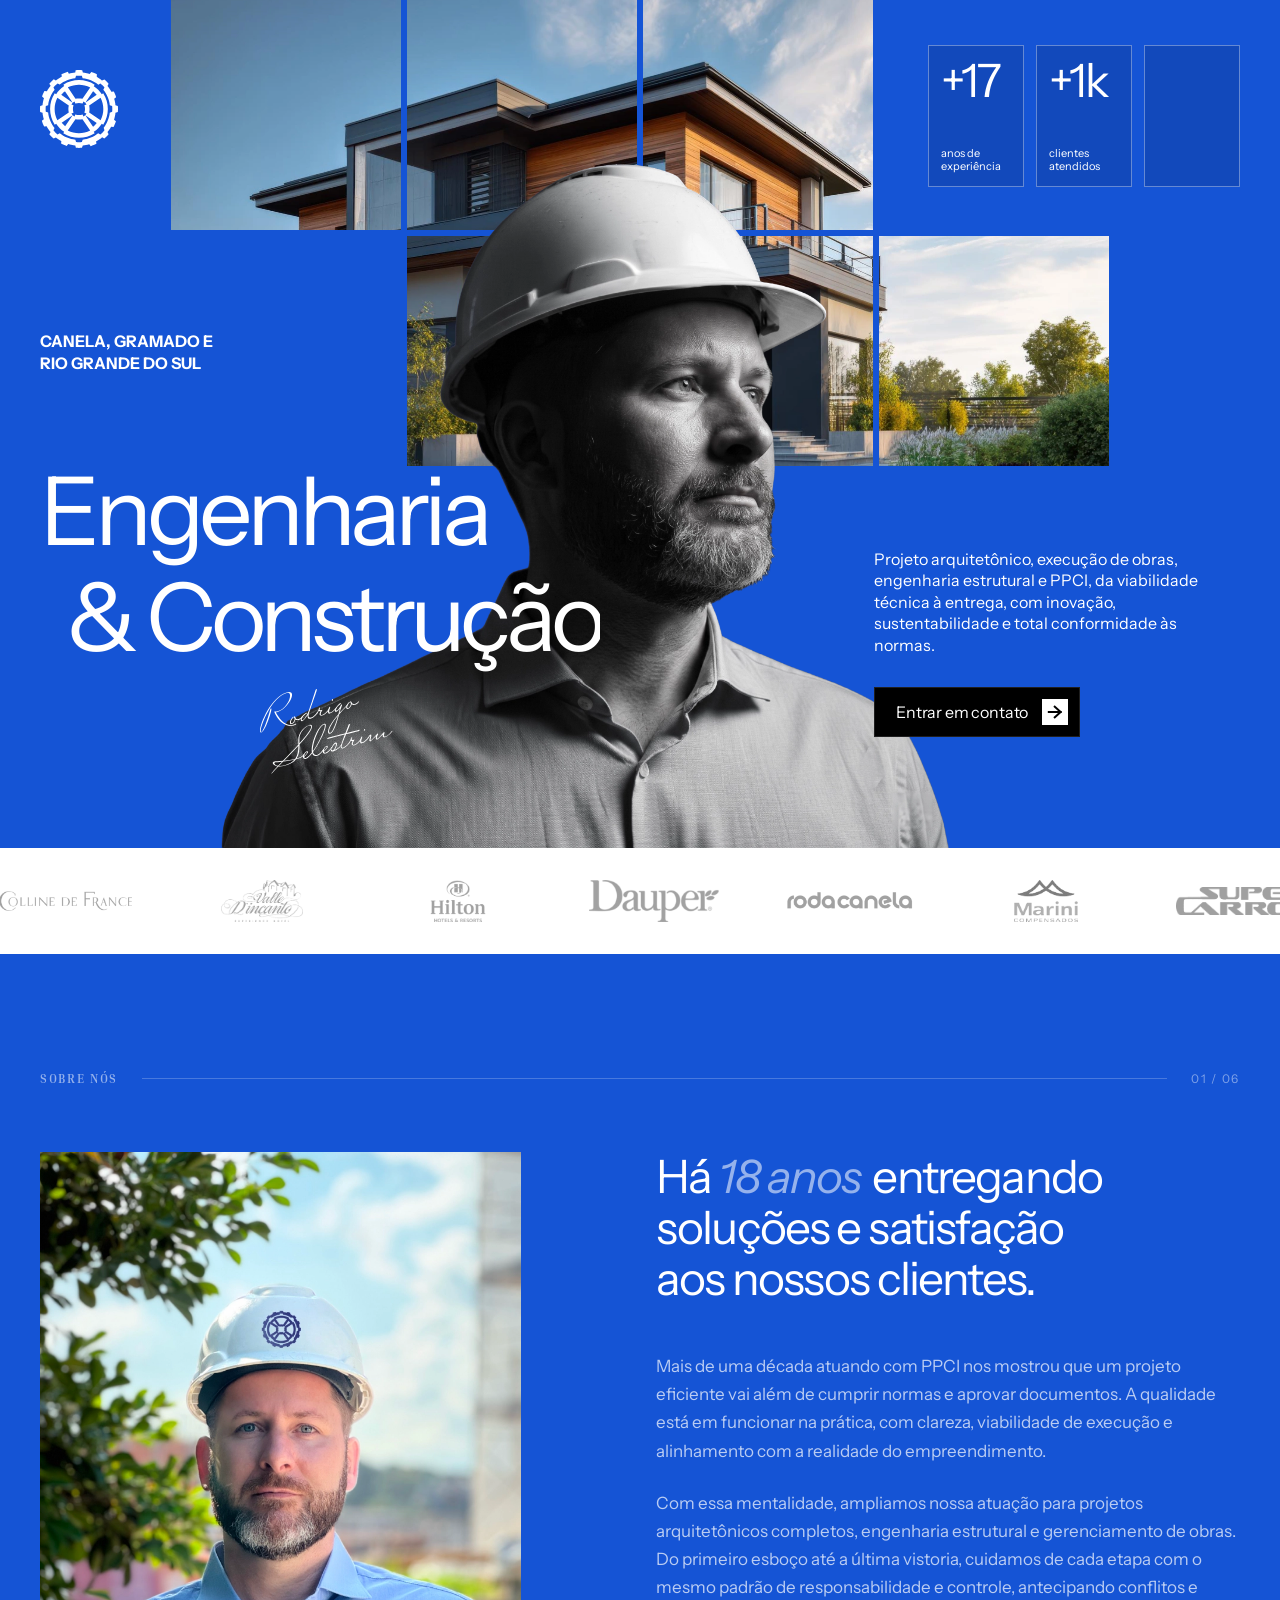
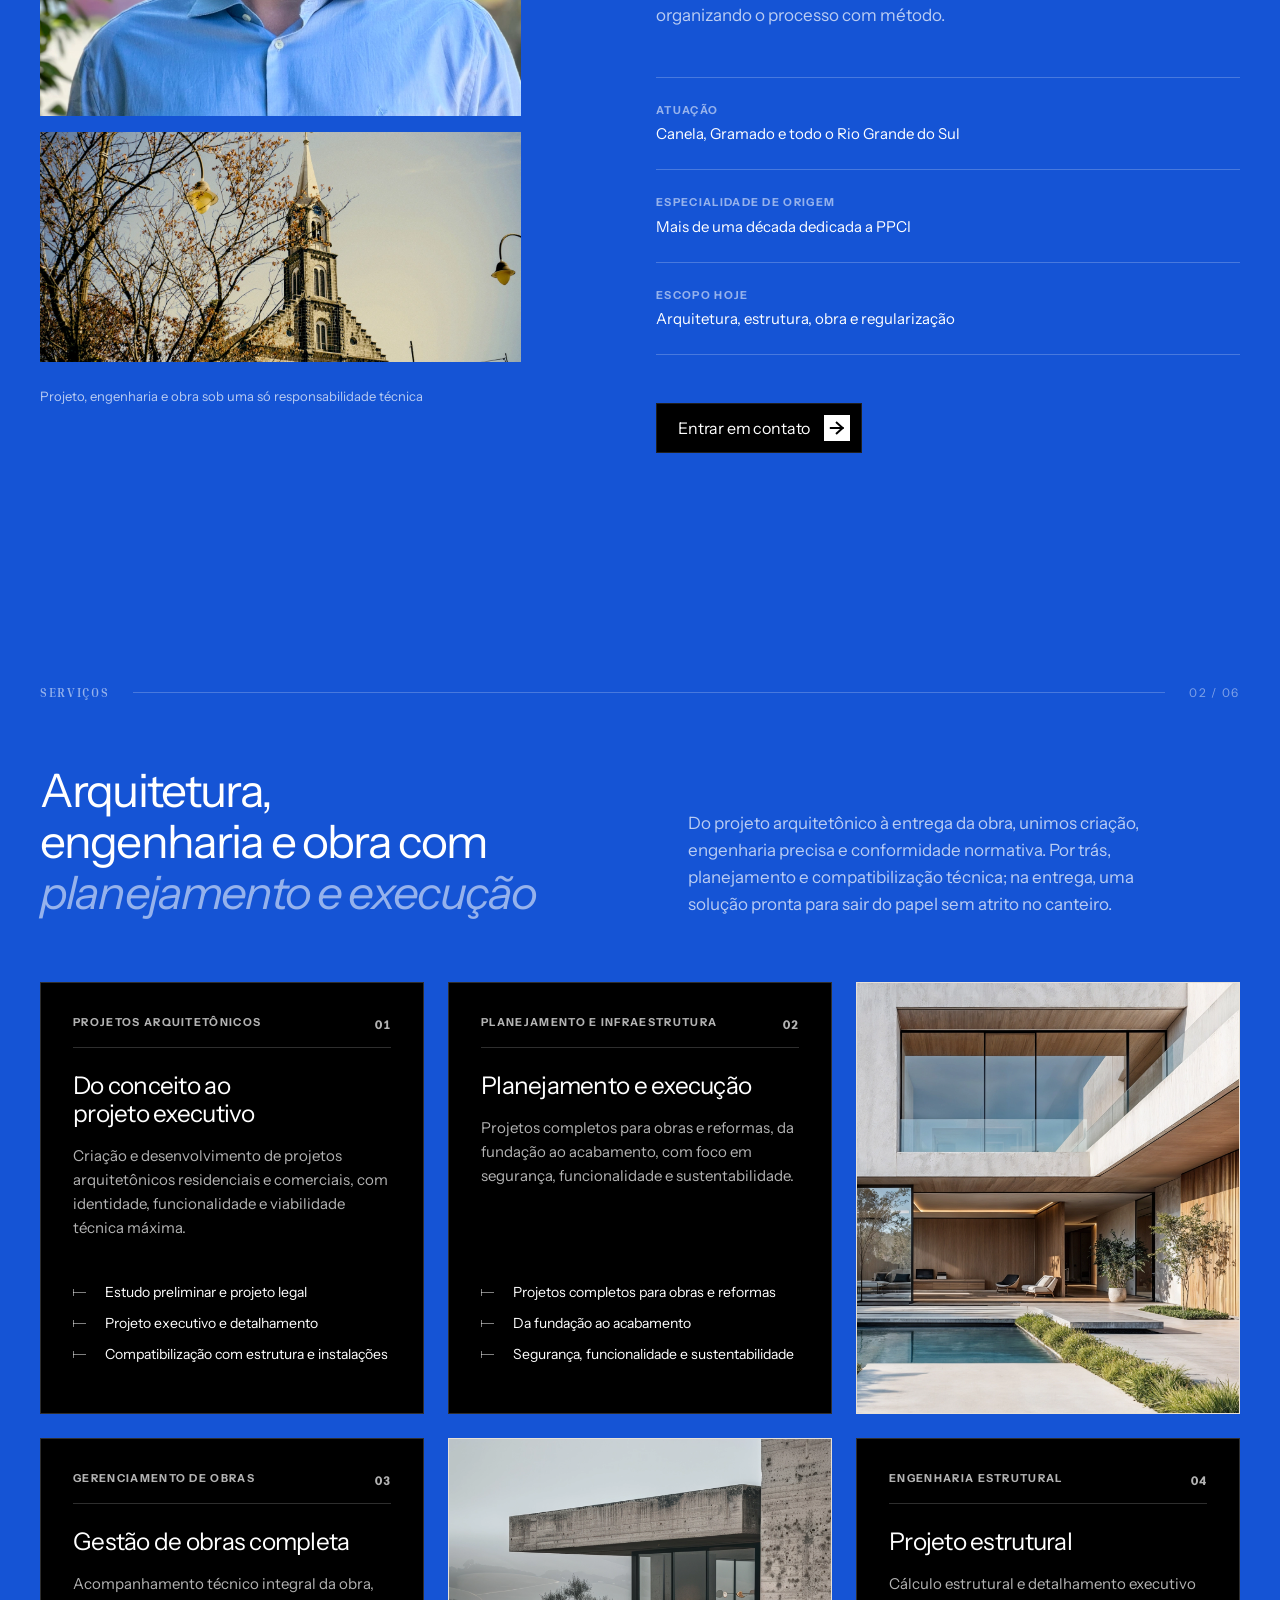
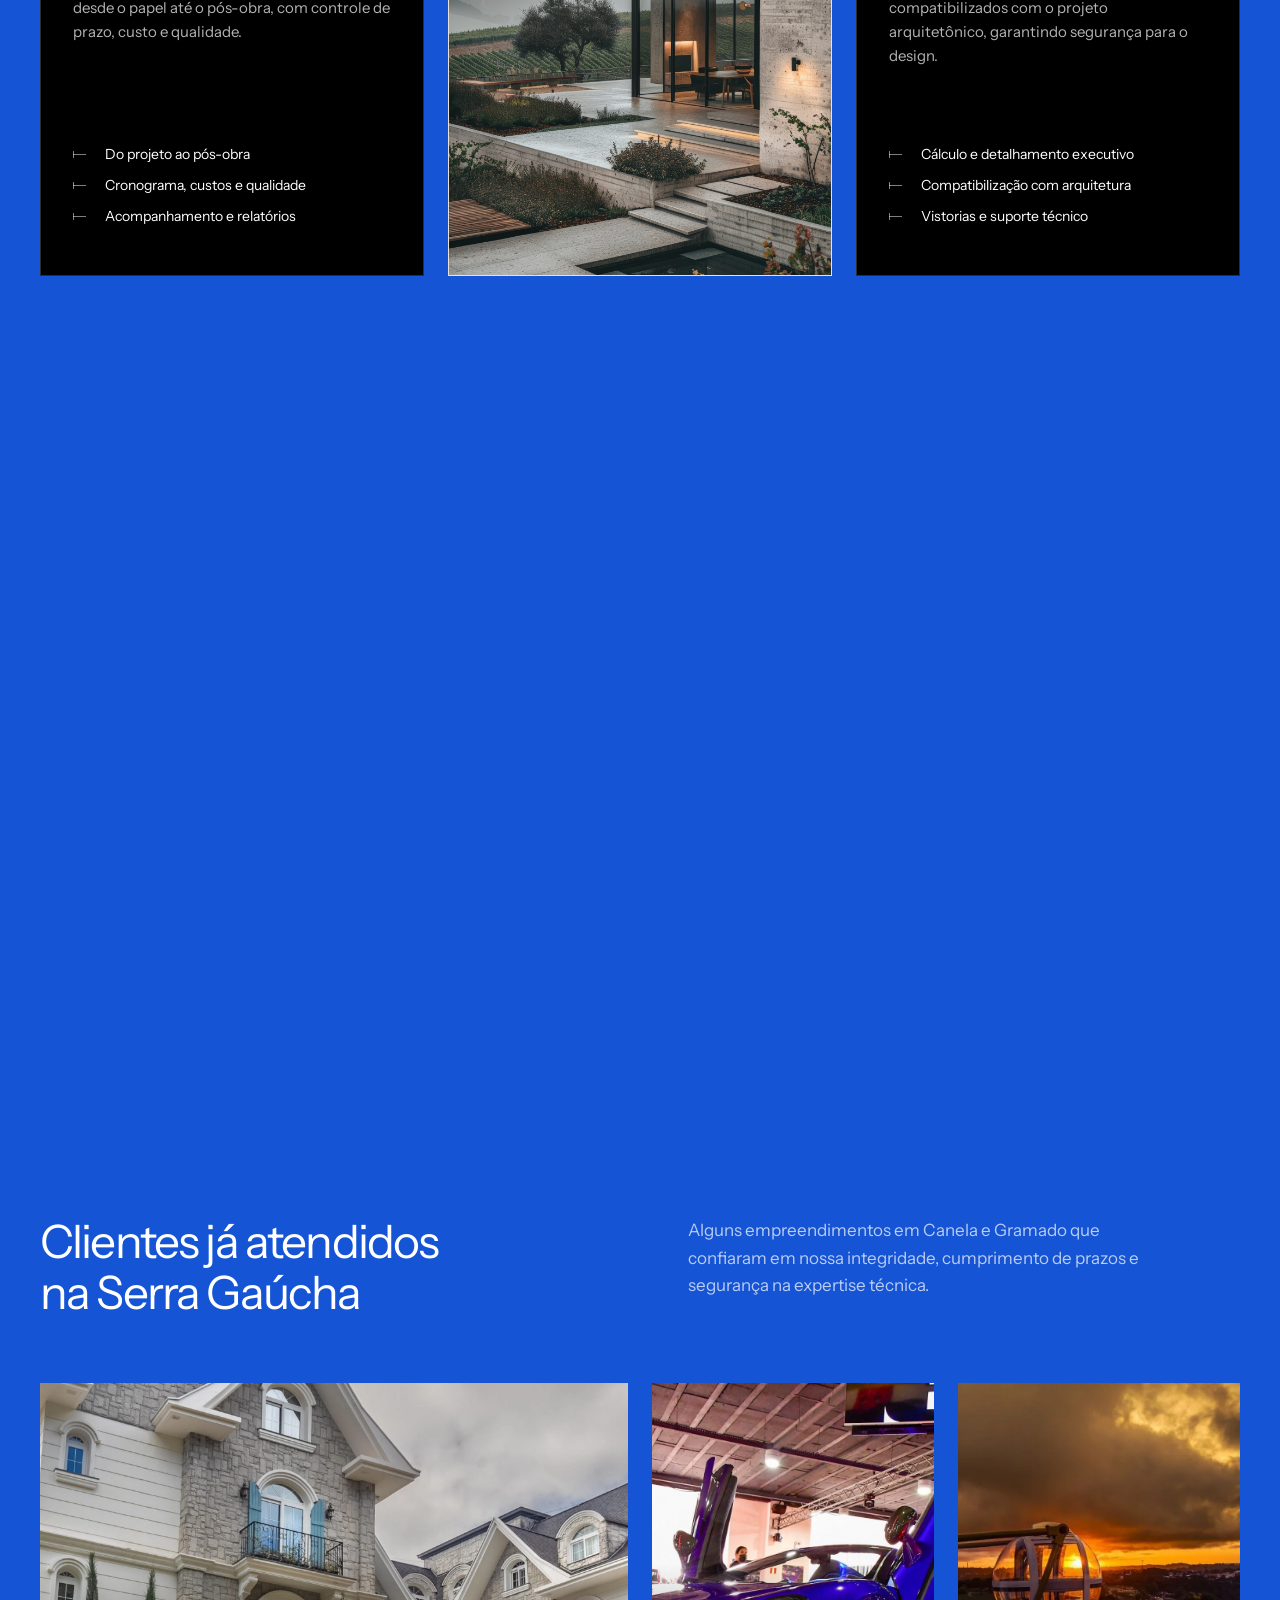
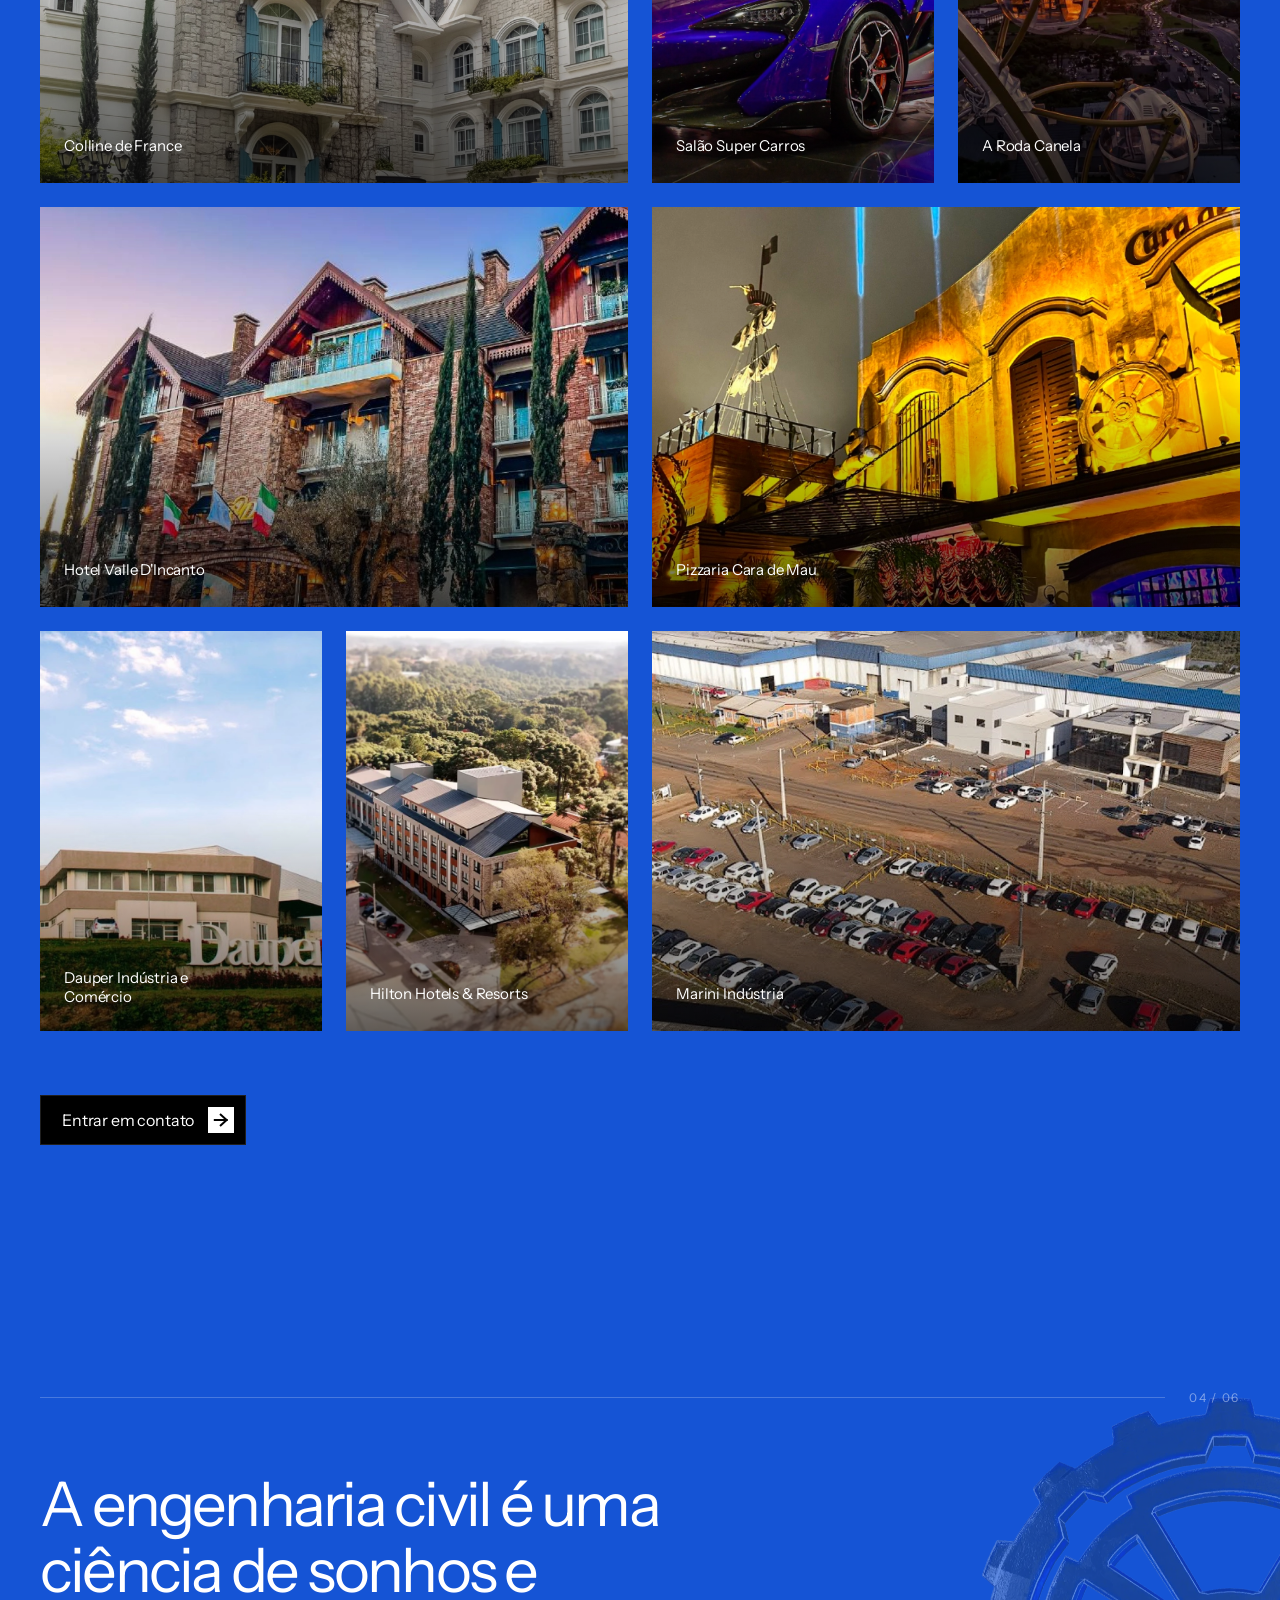
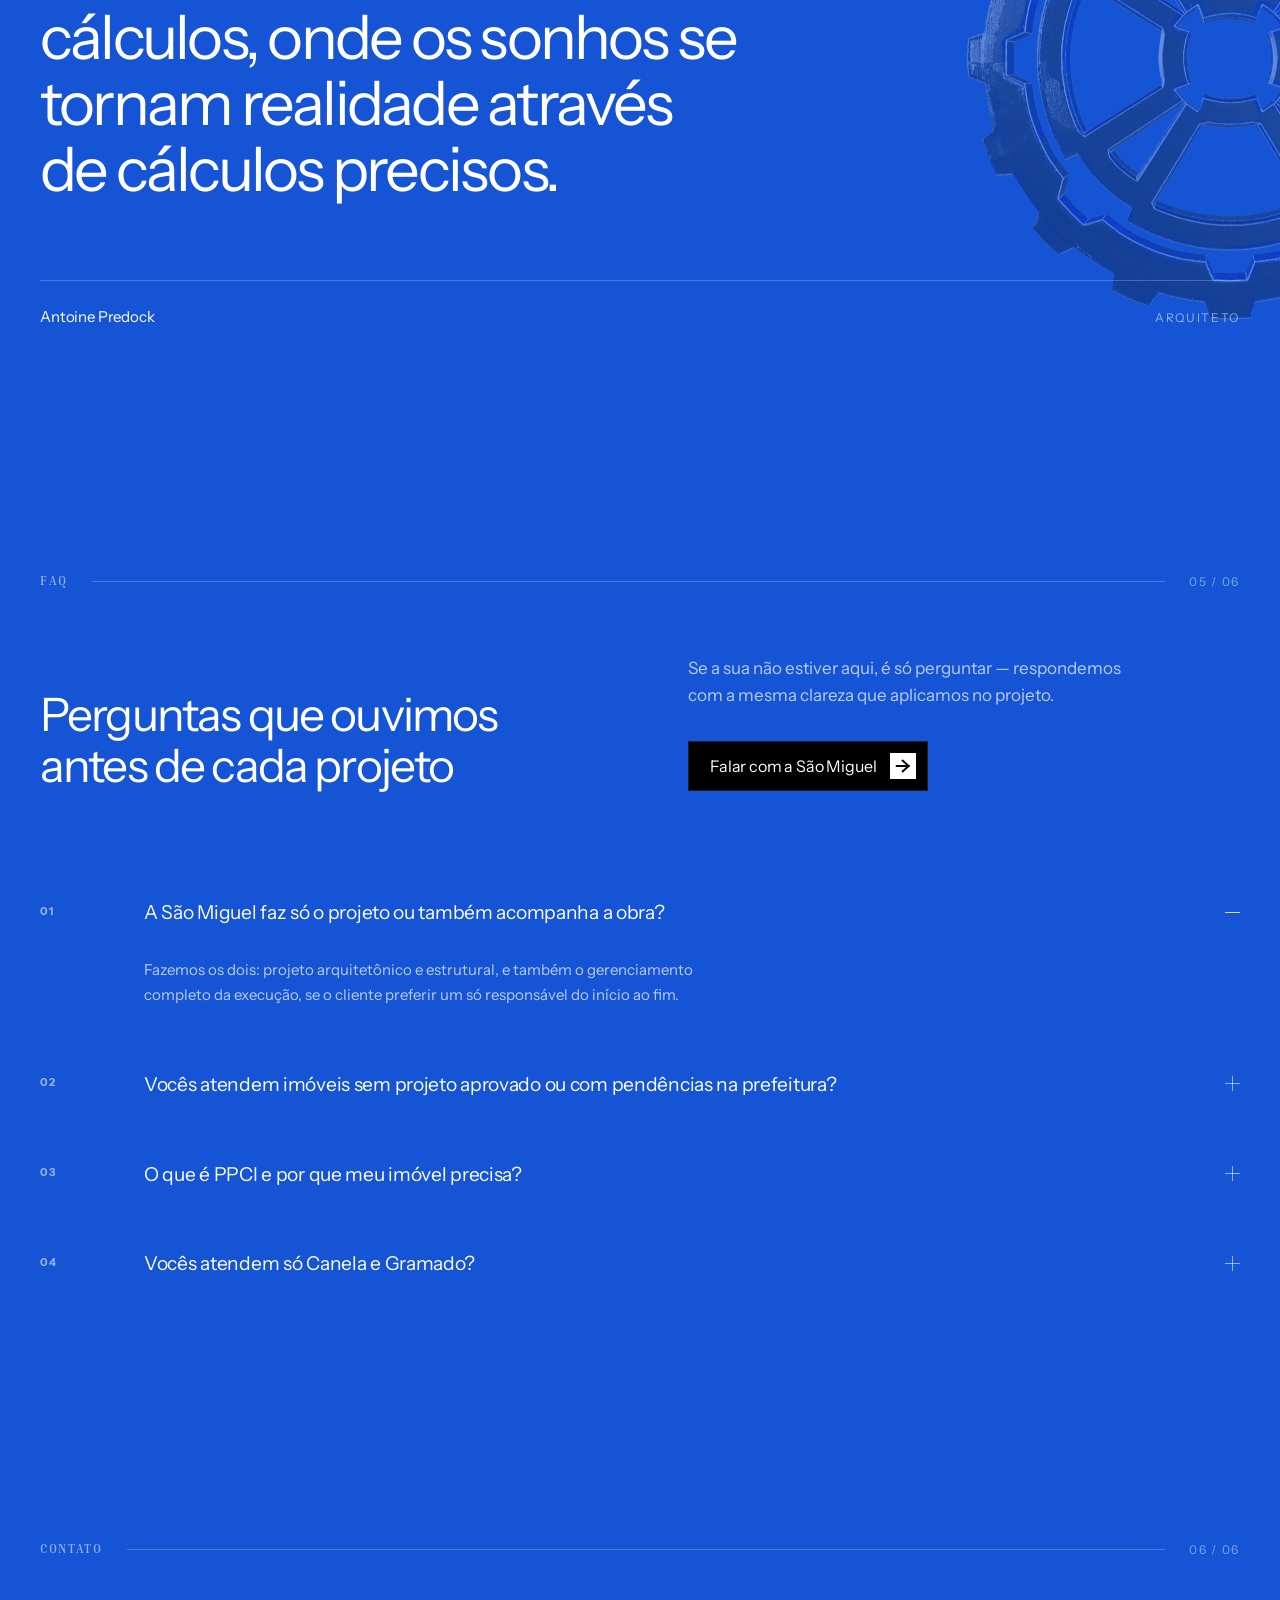
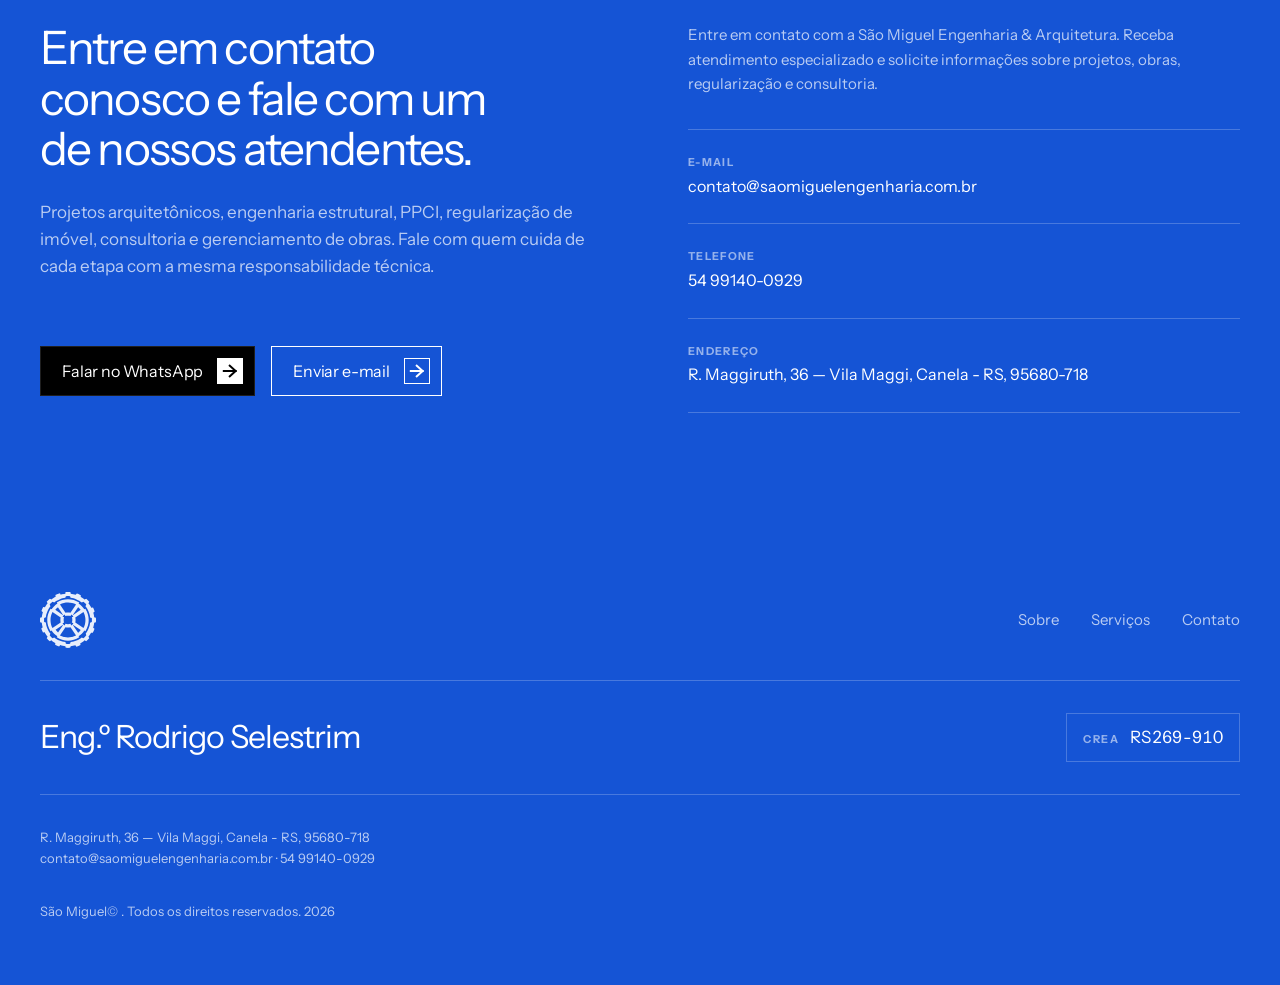
==== commit 6f7596b3: "Reescreve o título dos Serviços "Arquitetura, engenharia e obra — em um processo só" vira "Arquitetu" ====
--- a/index.html
+++ b/index.html
@@ -18,7 +18,7 @@
   <link rel="preconnect" href="https://fonts.gstatic.com" crossorigin>
   <link rel="stylesheet" href="https://fonts.googleapis.com/css2?family=Inria+Serif:wght@700&family=Instrument+Sans:wght@400;500;700&display=swap">
 
-  <link rel="stylesheet" href="assets/css/style.css?v=59">
+  <link rel="stylesheet" href="assets/css/style.css?v=60">
 </head>
 <body>
 
@@ -220,7 +220,7 @@
 
         <div class="secao__cabecalho secao__cabecalho--duplo" data-revelar>
           <div>
-            <h2 class="titulo-secao">Arquitetura, engenharia e obra — <em>em um processo só</em></h2>
+            <h2 class="titulo-secao">Arquitetura, engenharia e obra com <em>planejamento e execução</em></h2>
           </div>
           <p class="lead lead--fim">
             Do projeto arquitetônico à entrega da obra, unimos criação, engenharia
@@ -825,6 +825,6 @@
   }
   </script>
 
-  <script src="assets/js/main.js?v=59" defer></script>
+  <script src="assets/js/main.js?v=60" defer></script>
 </body>
 </html>
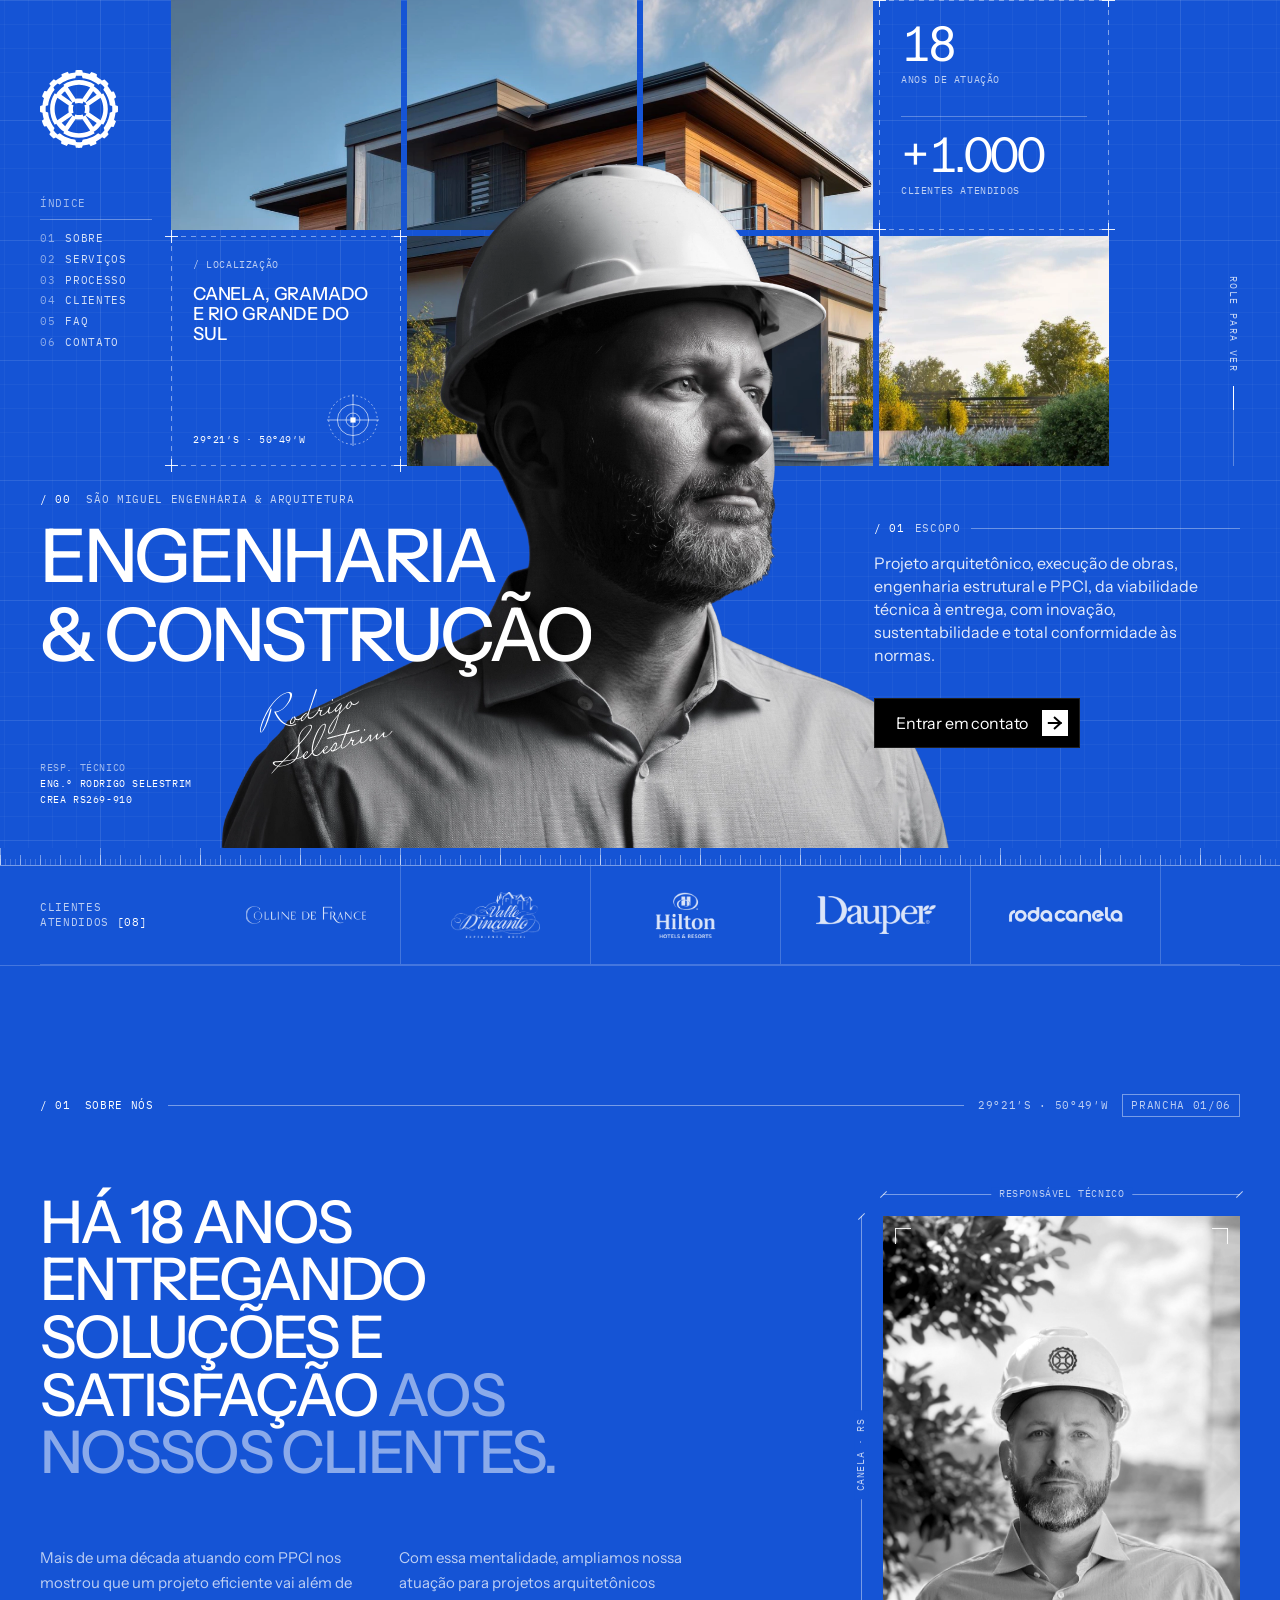
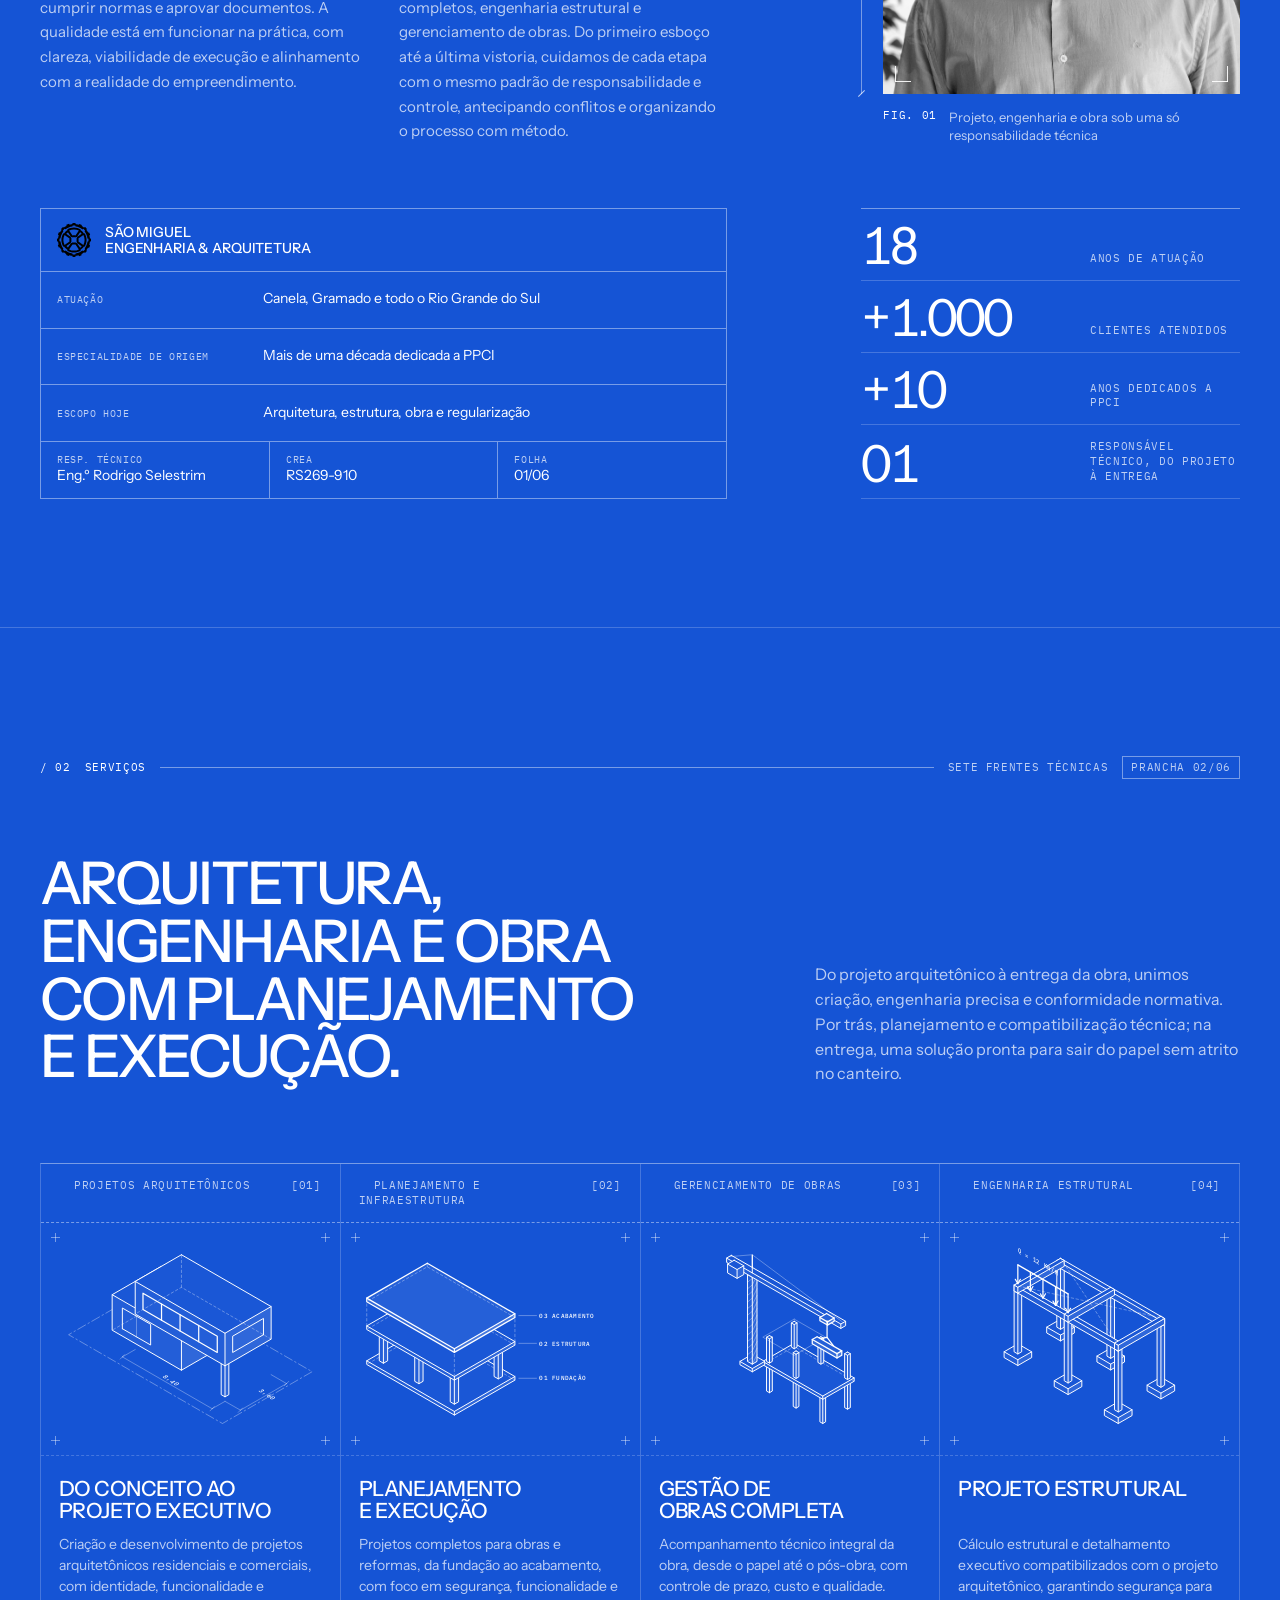
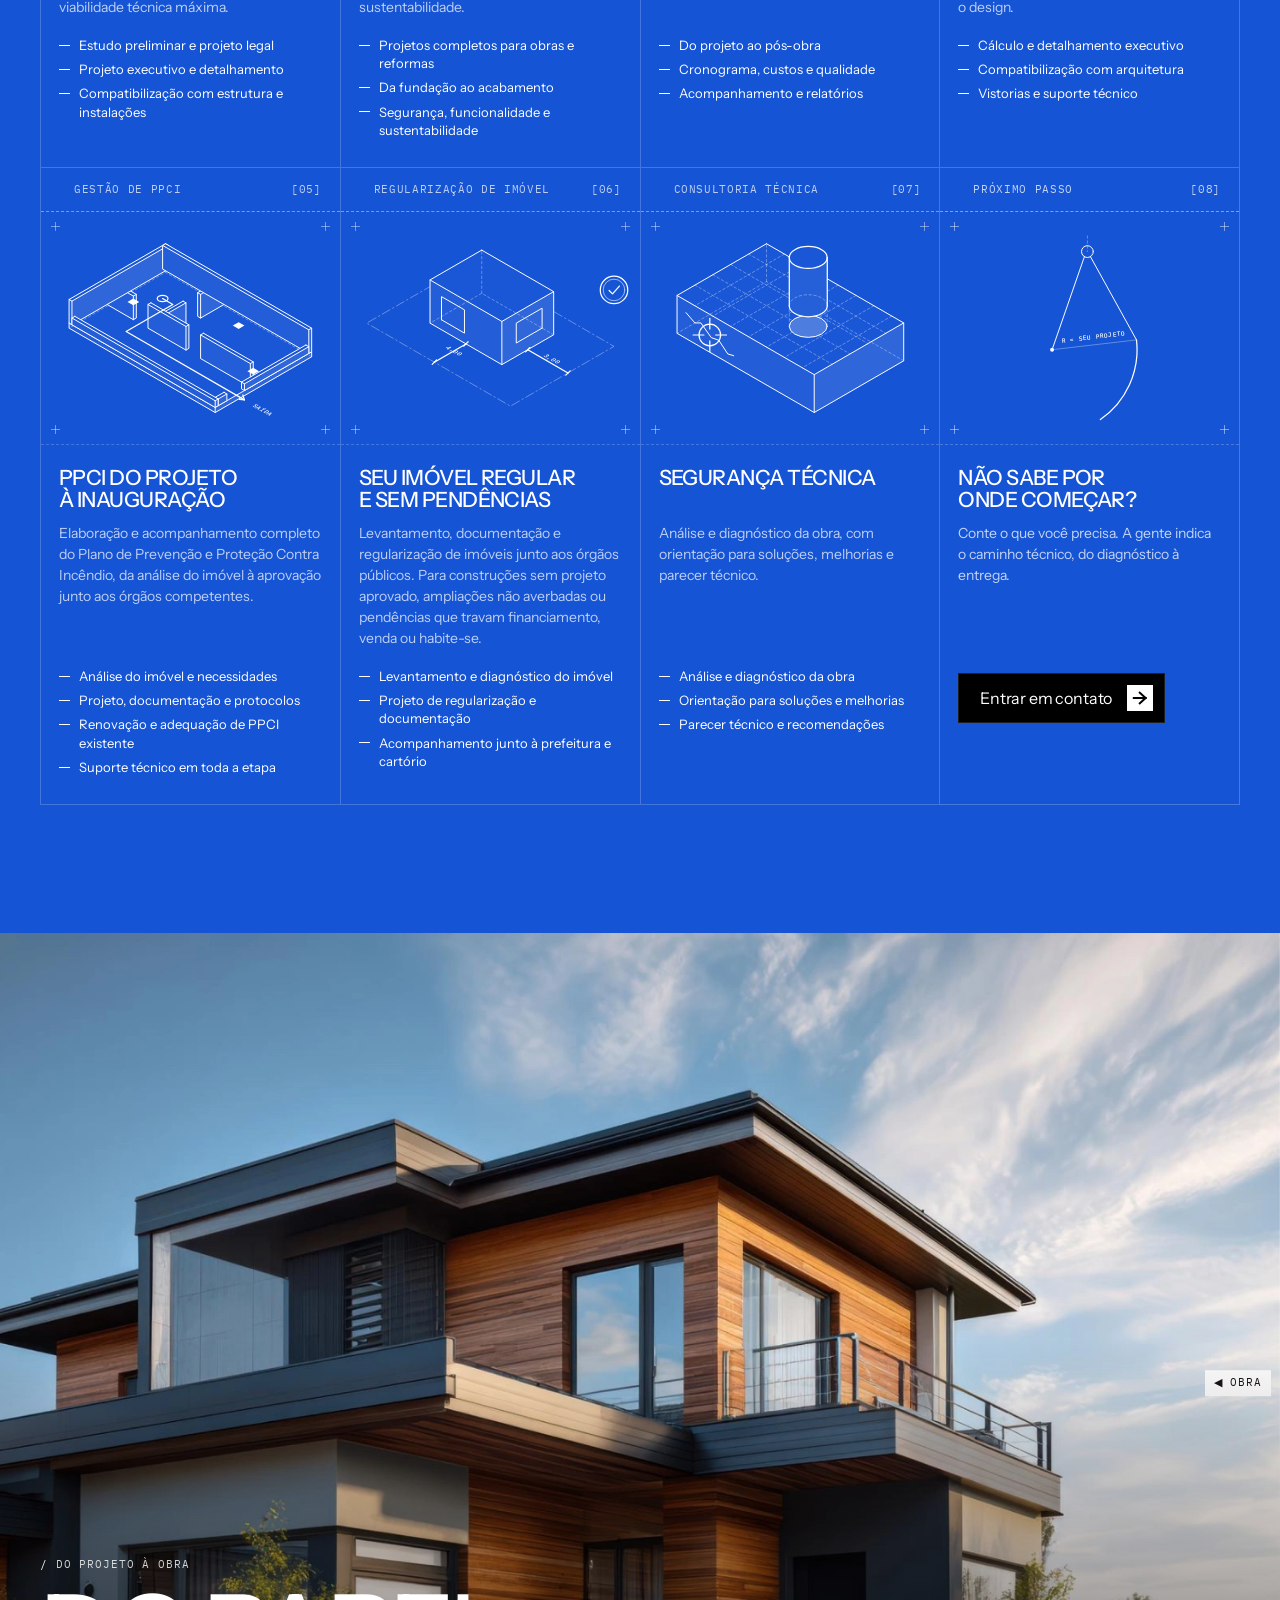
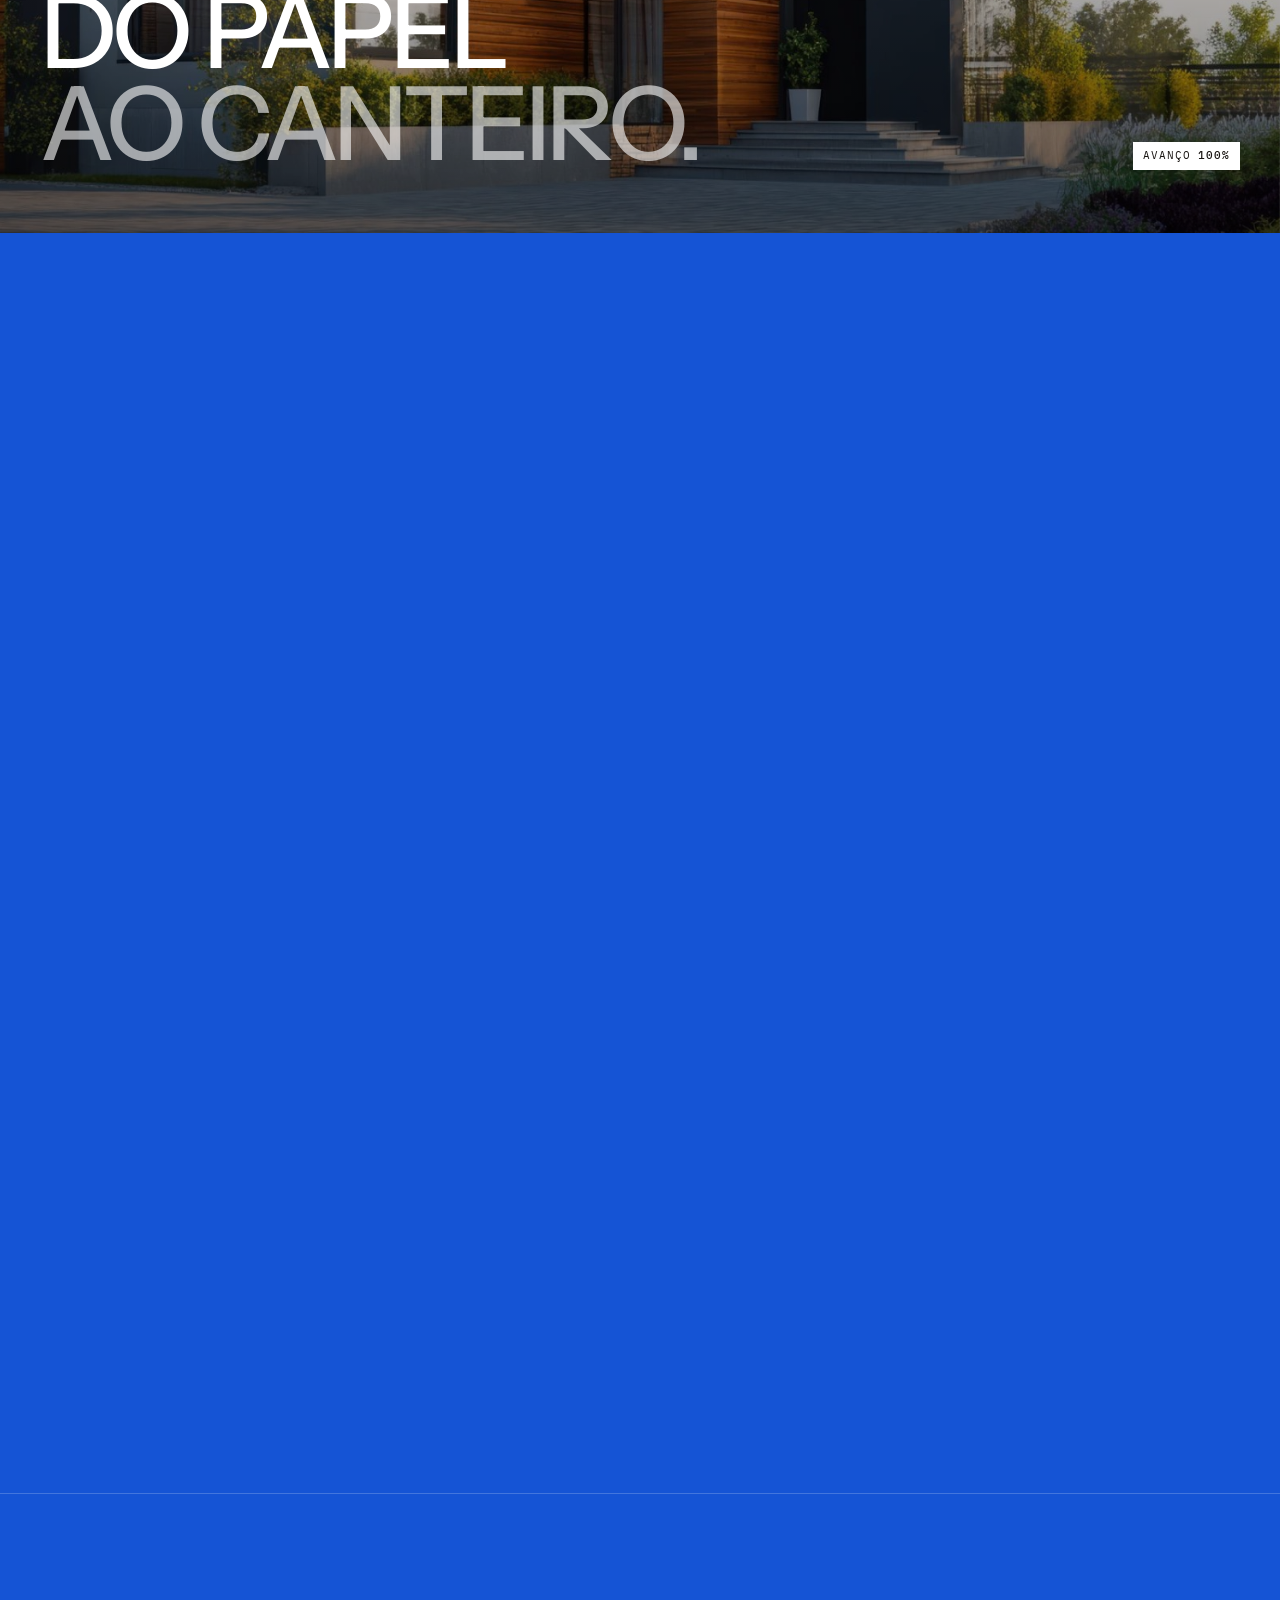
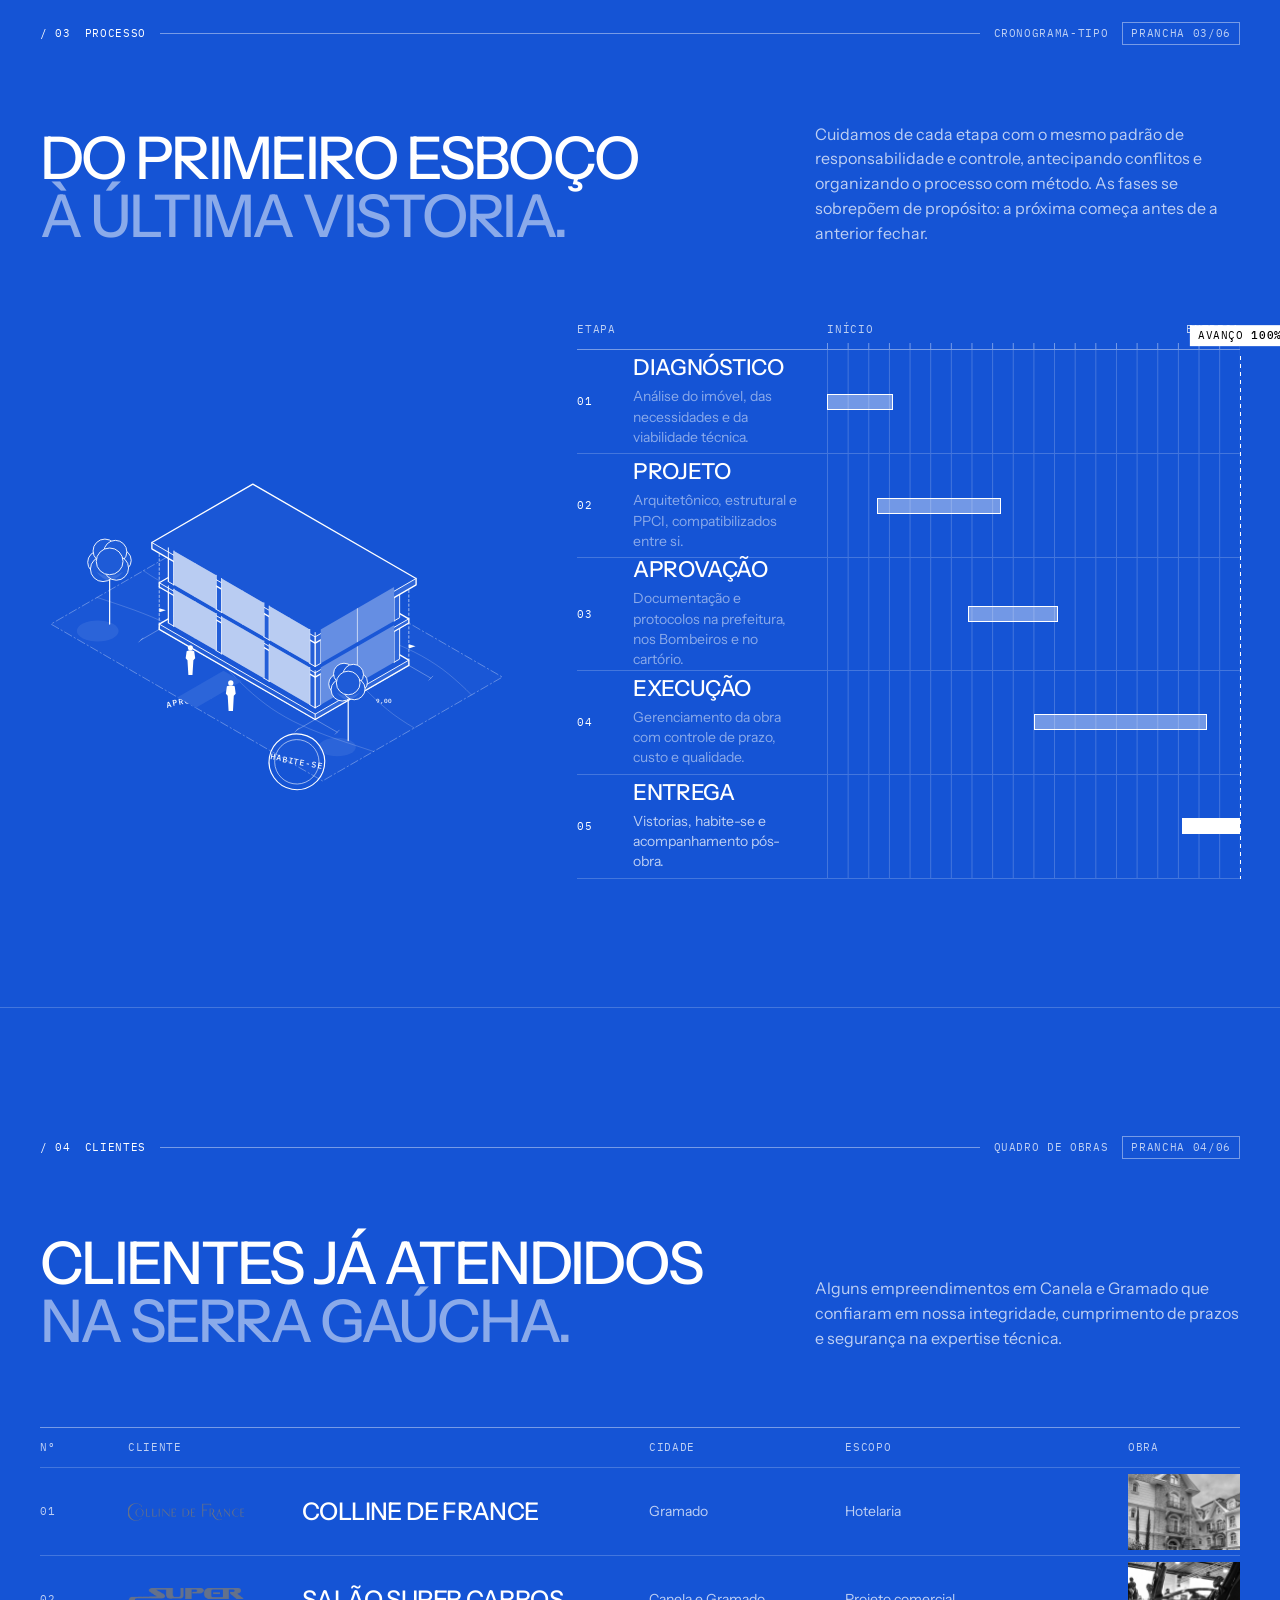
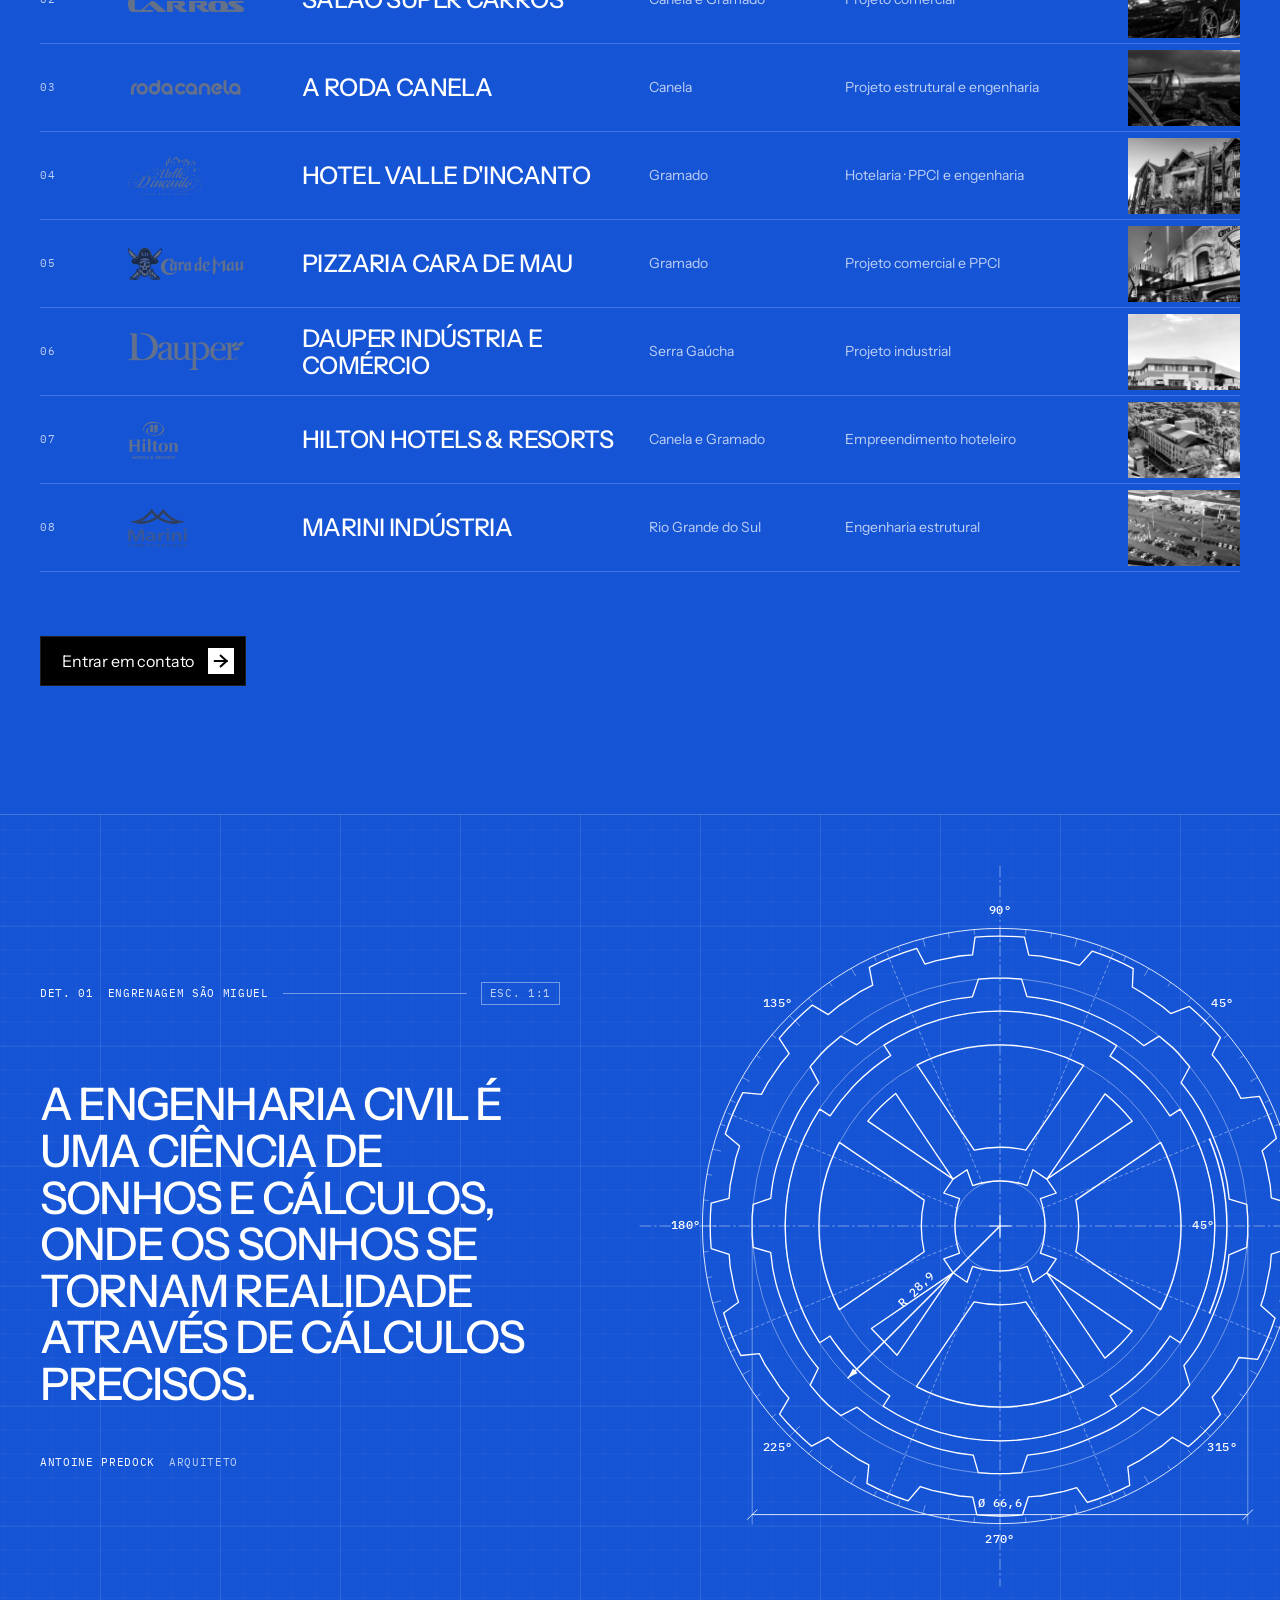
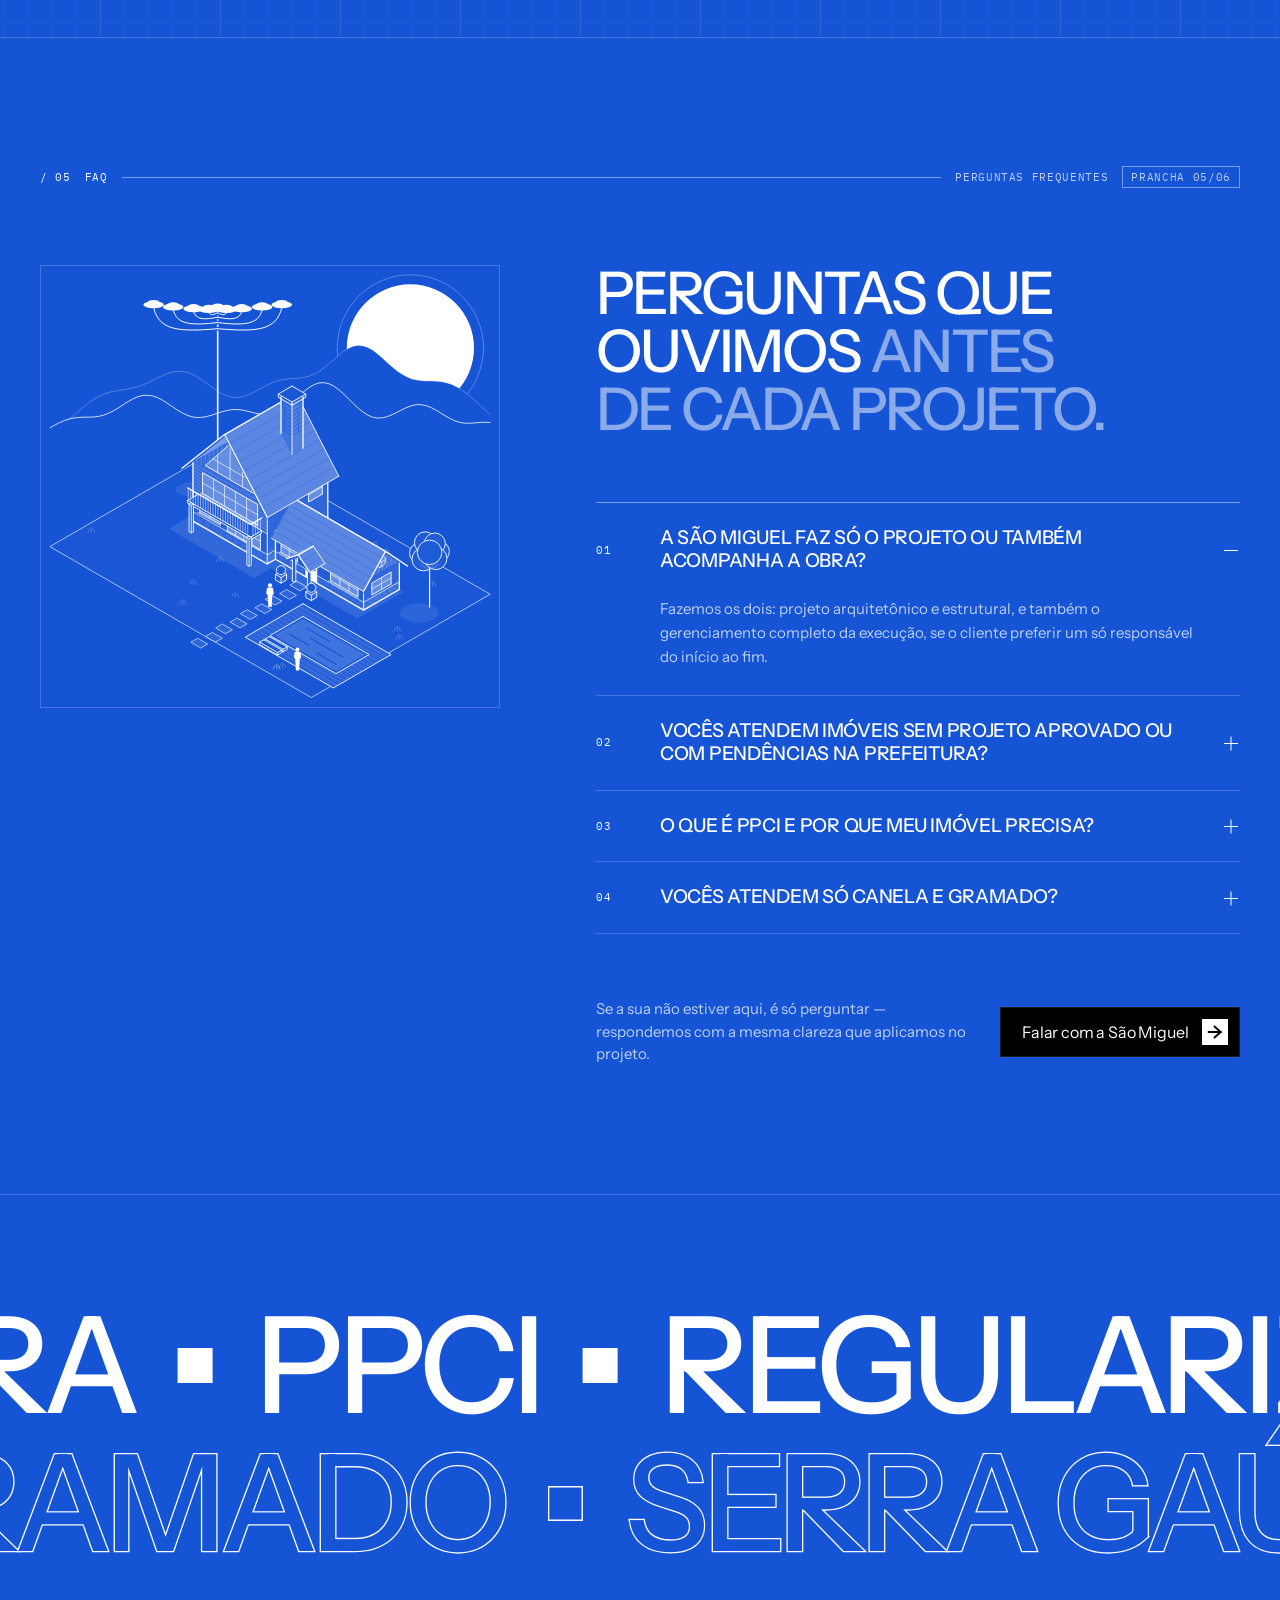
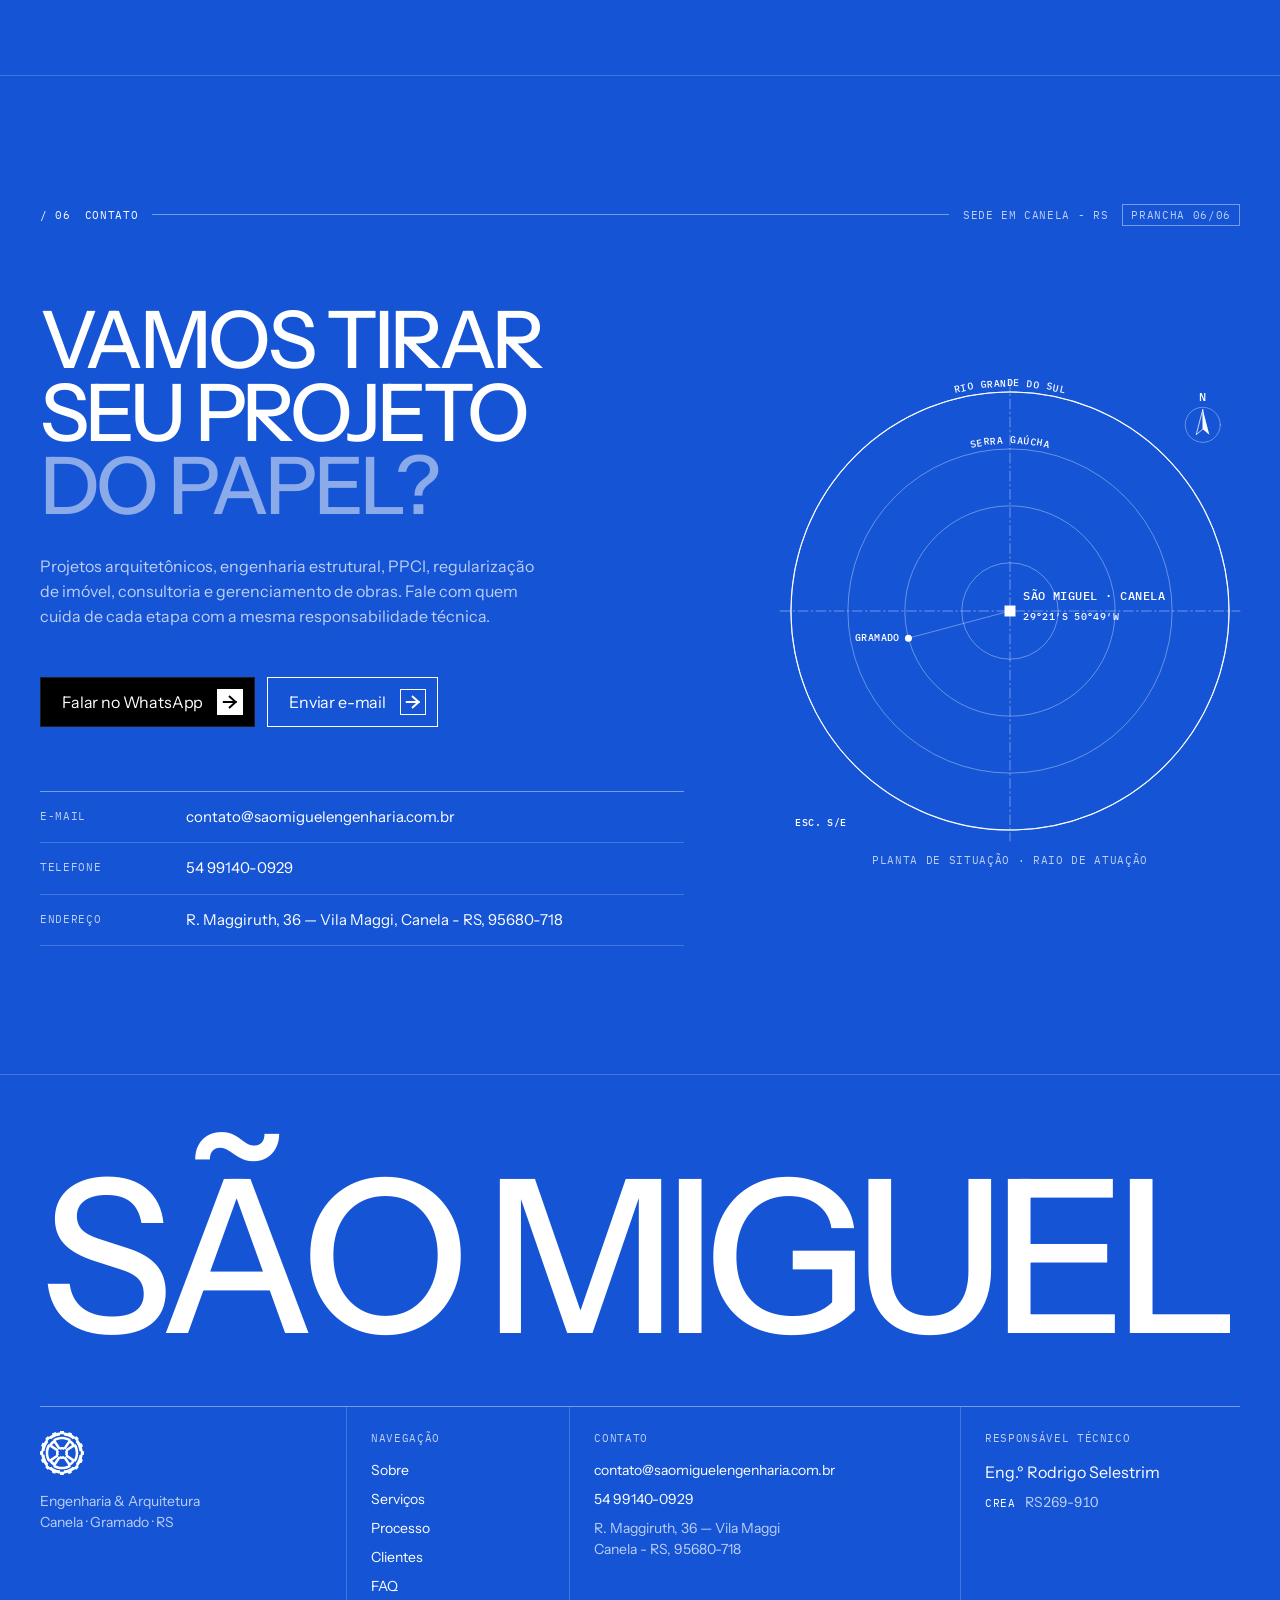
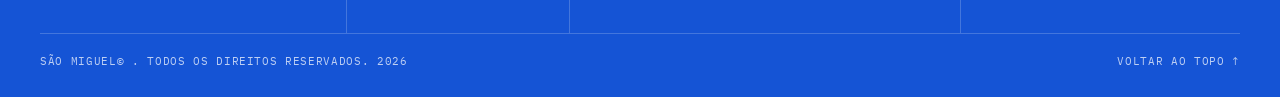
==== commit 329ba5dc: "Reconstrói a página como pranchas técnicas Hero redesenhado mantendo as imagens; seções novas com de" ====
--- a/index.html
+++ b/index.html
@@ -6,21 +6,44 @@
   <title>São Miguel Engenharia &amp; Arquitetura | Projetos, PPCI e Obras em Canela e Gramado - RS</title>
   <meta name="description" content="Projetos arquitetônicos, engenharia estrutural, PPCI e regularização de imóvel em Canela, Gramado e Serra Gaúcha. 18 anos de experiência e mais de 1.000 clientes atendidos.">
 
+  <!-- ATENÇÃO: os endereços abaixo são absolutos porque os robôs de prévia
+       (Facebook, WhatsApp, LinkedIn) não resolvem caminho relativo. Hoje o site
+       está em /sm-claude/; ao mudar para a raiz do domínio, trocar as cinco
+       ocorrências de https://saomiguelengenharia.com.br/sm-claude/ aqui e no
+       bloco de dados estruturados no fim da página. -->
+  <link rel="canonical" href="https://saomiguelengenharia.com.br/sm-claude/">
+
   <!-- Open Graph -->
   <meta property="og:type" content="website">
-  <meta property="og:title" content="São Miguel Engenharia &amp; Arquitetura">
-  <meta property="og:description" content="Projetos arquitetônicos, engenharia estrutural, PPCI e regularização de imóvel em Canela, Gramado e Serra Gaúcha.">
-  <meta property="og:image" content="assets/img/og.jpg">
-
-  <link rel="icon" href="assets/img/favicon.svg" type="image/svg+xml">
+  <meta property="og:site_name" content="São Miguel Engenharia &amp; Arquitetura">
+  <meta property="og:locale" content="pt_BR">
+  <meta property="og:url" content="https://saomiguelengenharia.com.br/sm-claude/">
+  <meta property="og:title" content="São Miguel Engenharia &amp; Arquitetura | Projetos, PPCI e Obras em Canela e Gramado">
+  <meta property="og:description" content="Projetos arquitetônicos, engenharia estrutural, PPCI e regularização de imóvel em Canela, Gramado e Serra Gaúcha. 18 anos de experiência e mais de 1.000 clientes atendidos.">
+  <!-- JPG, e não o WebP: a prévia do WhatsApp nem sempre lê WebP, e é por lá
+       que este público compartilha. -->
+  <meta property="og:image" content="https://saomiguelengenharia.com.br/sm-claude/assets/img/og.jpg">
+  <meta property="og:image:width" content="1214">
+  <meta property="og:image:height" content="675">
+  <meta property="og:image:type" content="image/jpeg">
+  <meta property="og:image:alt" content="Engenharia &amp; Construção — São Miguel Engenharia e Arquitetura, em Canela e Gramado">
+
+  <meta name="twitter:card" content="summary_large_image">
+  <meta name="twitter:title" content="São Miguel Engenharia &amp; Arquitetura | Projetos, PPCI e Obras em Canela e Gramado">
+  <meta name="twitter:description" content="Projetos arquitetônicos, engenharia estrutural, PPCI e regularização de imóvel em Canela, Gramado e Serra Gaúcha.">
+  <meta name="twitter:image" content="https://saomiguelengenharia.com.br/sm-claude/assets/img/og.jpg">
+
+  <link rel="icon" href="assets/img/favicon.png" type="image/png">
+  <link rel="apple-touch-icon" href="assets/img/favicon.png">
+  <meta name="theme-color" content="#1554d5">
 
   <link rel="preconnect" href="https://fonts.googleapis.com">
   <link rel="preconnect" href="https://fonts.gstatic.com" crossorigin>
-  <link rel="stylesheet" href="https://fonts.googleapis.com/css2?family=Inria+Serif:wght@700&family=Instrument+Sans:wght@400;500;700&display=swap">
-
-  <link rel="stylesheet" href="assets/css/style.css?v=60">
+  <link rel="stylesheet" href="https://fonts.googleapis.com/css2?family=IBM+Plex+Mono:wght@400;500&family=Instrument+Sans:wght@400;500;700&display=swap">
+
+  <link rel="stylesheet" href="assets/css/style.css?v=75">
 </head>
-<body>
+<body id="topo">
 
   <header class="site-header">
     <div class="container">
@@ -29,6 +52,27 @@
       </a>
     </div>
   </header>
+
+  <!-- Barra de navegação: só aparece depois da primeira dobra, para não
+       mexer na composição do hero. -->
+  <nav class="barra" aria-label="Seções da página">
+    <div class="container barra__grade">
+      <a class="barra__logo" href="#topo" aria-label="São Miguel — voltar ao início">
+        <img src="assets/img/logo_branca.svg" alt="" width="28" height="28">
+      </a>
+      <ol class="barra__secoes">
+        <li><a href="#sobre"><span>01</span>Sobre</a></li>
+        <li><a href="#servicos"><span>02</span>Serviços</a></li>
+        <li><a href="#processo"><span>03</span>Processo</a></li>
+        <li><a href="#clientes"><span>04</span>Clientes</a></li>
+        <li><a href="#faq"><span>05</span>FAQ</a></li>
+        <li><a href="#contato"><span>06</span>Contato</a></li>
+      </ol>
+      <a class="barra__acao" href="https://wa.me/5554991400929" target="_blank" rel="noopener">
+        Falar no WhatsApp <span aria-hidden="true">↗</span>
+      </a>
+    </div>
+  </nav>
 
   <main id="conteudo">
     <section class="hero" data-tema="azul">
@@ -42,29 +86,63 @@
         <span class="hero__cobre"></span>
         <span class="hero__cobre"></span>
       </div>
+
+      <!-- As duas casas que faltam na grade viram linhas ocultas: tracejadas,
+           como numa prancha. É dentro delas que entram os números e a
+           localização. -->
+      <span class="hero__vazio hero__vazio--numeros" aria-hidden="true"></span>
+      <span class="hero__vazio hero__vazio--local" aria-hidden="true"></span>
+
       <img class="hero__retrato" src="assets/img/rodrigo.webp" alt="Rodrigo" width="728" height="684">
 
-      <div class="hero__numeros container">
-        <div class="card-numero">
-          <strong>+17</strong>
-          <span>anos de experiência</span>
-        </div>
-        <div class="card-numero">
-          <strong>+1k</strong>
-          <span>clientes atendidos</span>
-        </div>
-        <div class="card-numero" aria-hidden="true"></div>
+      <!-- Índice de pranchas, na margem livre sob a logo. -->
+      <nav class="hero__indice container" aria-label="Índice da página">
+        <p class="hero__indice-titulo">Índice</p>
+        <ol>
+          <li><a href="#sobre"><span>01</span>Sobre</a></li>
+          <li><a href="#servicos"><span>02</span>Serviços</a></li>
+          <li><a href="#processo"><span>03</span>Processo</a></li>
+          <li><a href="#clientes"><span>04</span>Clientes</a></li>
+          <li><a href="#faq"><span>05</span>FAQ</a></li>
+          <li><a href="#contato"><span>06</span>Contato</a></li>
+        </ol>
+      </nav>
+
+      <p class="hero__folha container" aria-hidden="true"><span>Prancha 00/06</span></p>
+
+      <dl class="hero__numeros">
+        <div class="hero__numero">
+          <dt>Anos de atuação</dt>
+          <dd><span data-contar="18">18</span></dd>
+        </div>
+        <div class="hero__numero">
+          <dt>Clientes atendidos</dt>
+          <dd>+<span data-contar="1000">1.000</span></dd>
+        </div>
+      </dl>
+
+      <div class="hero__local">
+        <p class="hero__local-rotulo">/ Localização</p>
+        <p class="hero__local-nome">Canela, Gramado e Rio Grande do Sul</p>
+        <svg class="hero__local-alvo" viewBox="0 0 60 60" aria-hidden="true" focusable="false">
+          <circle cx="30" cy="30" r="28" stroke-dasharray="2 3"/>
+          <circle cx="30" cy="30" r="18"/>
+          <circle cx="30" cy="30" r="8"/>
+          <path d="M30 0V60M0 30H60"/>
+          <rect x="27" y="27" width="6" height="6"/>
+        </svg>
+        <p class="hero__local-coordenadas">29°21′S · 50°49′W</p>
       </div>
 
-      <div class="hero__local container">
-        <p>Canela, Gramado e Rio Grande do Sul</p>
-      </div>
-
       <div class="hero__conteudo container">
-        <!-- Cada linha tem a própria máscara: o texto desce por dentro dela na
-             entrada. Os dois espaços rígidos dão o avanço estético da segunda. -->
-        <h1 class="hero__titulo"><span class="hero__linha"><span>Engenharia</span></span><span class="hero__linha"><span><span class="hero__avanco">&nbsp;&nbsp;</span>&amp; Construção</span></span></h1>
+        <div class="hero__cabeca">
+          <p class="hero__rotulo" aria-hidden="true"><span>/ 00</span> São Miguel Engenharia &amp; Arquitetura</p>
+          <!-- Cada linha tem a própria máscara: o texto desce por dentro dela
+               na entrada. -->
+          <h1 class="hero__titulo"><span class="hero__linha"><span>Engenharia</span></span><span class="hero__linha"><span>&amp; Construção</span></span></h1>
+        </div>
         <div class="hero__acao">
+          <p class="hero__acao-rotulo" aria-hidden="true"><span>/ 01</span> Escopo</p>
           <h2 class="hero__descricao">
             Projeto arquitetônico, execução de obras, engenharia estrutural e
             PPCI, da viabilidade técnica à entrega, com inovação, sustentabilidade e total conformidade às normas.
@@ -97,132 +175,155 @@
       <div class="hero__assinatura container">
         <img src="assets/img/assinatura-rodrigo-selestrim.svg" alt="Rodrigo Selestrim" width="133" height="85">
       </div>
+
+      <p class="hero__responsavel container">
+        <span>Resp. técnico</span>
+        Eng.º Rodrigo Selestrim<br>
+        CREA RS269-910
+      </p>
+
+      <!-- Convite para rolar, como as anotações verticais das referências. -->
+      <p class="hero__rolar container" aria-hidden="true"><span>Role para ver</span></p>
     </section>
 
-    <!-- Faixa de logos ------------------------------------------- -->
-    <section class="faixa" data-tema="claro" aria-label="Clientes atendidos">
-      <div class="faixa__trilho">
-        <ul class="faixa__lista">
-          <li><img src="assets/img/logos_clientes/01_1_5x.webp" alt="Colline de France" loading="lazy"></li>
-          <li><img src="assets/img/logos_clientes/04_1_5x.webp" alt="Hotel Valle D'Incanto" loading="lazy"></li>
-          <li><img src="assets/img/logos_clientes/07_1_5x.webp" alt="Hilton Hotels &amp; Resorts" loading="lazy"></li>
-          <li><img src="assets/img/logos_clientes/06_1_5x.webp" alt="Dauper" loading="lazy"></li>
-          <li><img src="assets/img/logos_clientes/03_1_5x.webp" alt="A Roda Canela" loading="lazy"></li>
-          <li><img src="assets/img/logos_clientes/08_1_5x.webp" alt="Marini Indústria" loading="lazy"></li>
-          <li><img src="assets/img/logos_clientes/02_1_5x.webp" alt="Salão Super Carros" loading="lazy"></li>
-          <li><img src="assets/img/logos_clientes/05_1_5x.webp" alt="Pizzaria Cara de Mau" loading="lazy"></li>
-        </ul>
-        <ul class="faixa__lista" aria-hidden="true">
-          <li><img src="assets/img/logos_clientes/01_1_5x.webp" alt="" loading="lazy"></li>
-          <li><img src="assets/img/logos_clientes/04_1_5x.webp" alt="" loading="lazy"></li>
-          <li><img src="assets/img/logos_clientes/07_1_5x.webp" alt="" loading="lazy"></li>
-          <li><img src="assets/img/logos_clientes/06_1_5x.webp" alt="" loading="lazy"></li>
-          <li><img src="assets/img/logos_clientes/03_1_5x.webp" alt="" loading="lazy"></li>
-          <li><img src="assets/img/logos_clientes/08_1_5x.webp" alt="" loading="lazy"></li>
-          <li><img src="assets/img/logos_clientes/02_1_5x.webp" alt="" loading="lazy"></li>
-          <li><img src="assets/img/logos_clientes/05_1_5x.webp" alt="" loading="lazy"></li>
-        </ul>
+    <!-- Faixa de clientes ---------------------------------------- -->
+    <section class="faixa" data-tema="azul" aria-label="Clientes atendidos">
+      <div class="escala" aria-hidden="true"></div>
+      <div class="container faixa__grade">
+        <p class="faixa__rotulo">Clientes<br>atendidos <span>[08]</span></p>
+        <div class="faixa__janela">
+          <div class="faixa__trilho">
+          <ul class="faixa__lista">
+            <li><img src="assets/img/logos_clientes/01_1_5x.webp" alt="Colline de France" loading="lazy"></li>
+            <li><img src="assets/img/logos_clientes/04_1_5x.webp" alt="Hotel Valle D'Incanto" loading="lazy"></li>
+            <li><img src="assets/img/logos_clientes/07_1_5x.webp" alt="Hilton Hotels &amp; Resorts" loading="lazy"></li>
+            <li><img src="assets/img/logos_clientes/06_1_5x.webp" alt="Dauper" loading="lazy"></li>
+            <li><img src="assets/img/logos_clientes/03_1_5x.webp" alt="A Roda Canela" loading="lazy"></li>
+            <li><img src="assets/img/logos_clientes/08_1_5x.webp" alt="Marini Indústria" loading="lazy"></li>
+            <li><img src="assets/img/logos_clientes/02_1_5x.webp" alt="Salão Super Carros" loading="lazy"></li>
+            <li><img src="assets/img/logos_clientes/05_1_5x.webp" alt="Pizzaria Cara de Mau" loading="lazy"></li>
+          </ul>
+          <ul class="faixa__lista" aria-hidden="true">
+            <li><img src="assets/img/logos_clientes/01_1_5x.webp" alt="" loading="lazy"></li>
+            <li><img src="assets/img/logos_clientes/04_1_5x.webp" alt="" loading="lazy"></li>
+            <li><img src="assets/img/logos_clientes/07_1_5x.webp" alt="" loading="lazy"></li>
+            <li><img src="assets/img/logos_clientes/06_1_5x.webp" alt="" loading="lazy"></li>
+            <li><img src="assets/img/logos_clientes/03_1_5x.webp" alt="" loading="lazy"></li>
+            <li><img src="assets/img/logos_clientes/08_1_5x.webp" alt="" loading="lazy"></li>
+            <li><img src="assets/img/logos_clientes/02_1_5x.webp" alt="" loading="lazy"></li>
+            <li><img src="assets/img/logos_clientes/05_1_5x.webp" alt="" loading="lazy"></li>
+          </ul>
+          </div>
+        </div>
       </div>
     </section>
 
-    <!-- 02. SOBRE ------------------------------------------------ -->
-    <section class="secao" data-tema="claro" id="sobre">
+    <!-- 01. SOBRE -------------------------------------------------- -->
+    <section class="secao sobre" data-tema="claro" id="sobre">
       <div class="container">
-        <div class="sobre">
-          <div class="regua" data-revelar>
-            <p class="tag">Sobre nós</p>
-            <span class="regua__linha" aria-hidden="true"></span>
-            <span class="regua__indice">01 / 06</span>
-          </div>
-
-          <figure class="sobre__imagens" data-revelar>
-            <img class="sobre__retrato" src="assets/img/foto.webp" loading="lazy" width="825" height="1102"
-                 alt="Rodrigo Selestrim, responsável técnico da São Miguel Engenharia &amp; Arquitetura, em obra em Canela">
-            <img class="sobre__lugar" src="assets/img/igreja.webp" loading="lazy" width="2657" height="1297"
-                 alt="Catedral de Pedra de Canela, marco da cidade onde fica a sede da São Miguel Engenharia &amp; Arquitetura">
+        <div class="regua" data-revelar>
+          <span class="regua__indice">/ 01</span>
+          <span class="regua__rotulo">Sobre nós</span>
+          <span class="regua__linha" aria-hidden="true"></span>
+          <span class="regua__nota">29°21′S · 50°49′W</span>
+          <span class="regua__folha">Prancha 01/06</span>
+        </div>
+
+        <div class="sobre__grade">
+          <h2 class="titulo sobre__titulo" data-revelar>
+            Há <em>18 anos</em> entregando soluções e satisfação
+            <span class="titulo__apagado">aos nossos clientes.</span>
+          </h2>
+
+          <figure class="sobre__figura" data-revelar>
+            <!-- Cotas em volta da foto, como numa prancha: a de cima mede a
+                 largura, a da esquerda a altura. -->
+            <div class="sobre__moldura">
+              <span class="cota cota--h" aria-hidden="true"><span>Responsável técnico</span></span>
+              <span class="cota cota--v" aria-hidden="true"><span>Canela · RS</span></span>
+              <div class="sobre__foto">
+                <img src="assets/img/foto.webp" loading="lazy" width="825" height="1102"
+                     alt="Rodrigo Selestrim, responsável técnico da São Miguel Engenharia &amp; Arquitetura, em obra em Canela">
+                <span class="mira" aria-hidden="true"></span>
+              </div>
+            </div>
             <figcaption class="sobre__legenda">
+              <span>Fig. 01</span>
               Projeto, engenharia e obra sob uma só responsabilidade técnica
             </figcaption>
           </figure>
 
-          <div class="sobre__texto">
-            <h2 class="titulo-secao" data-revelar>
-              Há <em>18 anos</em> entregando soluções e satisfação aos nossos clientes.
-            </h2>
-
-            <div class="prosa" data-revelar>
-              <p>
-                Mais de uma década atuando com PPCI nos mostrou que um projeto eficiente
-                vai além de cumprir normas e aprovar documentos. A qualidade está em
-                funcionar na prática, com clareza, viabilidade de execução e alinhamento
-                com a realidade do empreendimento.
-              </p>
-              <p>
-                Com essa mentalidade, ampliamos nossa atuação para projetos arquitetônicos
-                completos, engenharia estrutural e gerenciamento de obras. Do primeiro
-                esboço até a última vistoria, cuidamos de cada etapa com o mesmo padrão de
-                responsabilidade e controle, antecipando conflitos e organizando o
-                processo com método.
-              </p>
+          <div class="sobre__prosa" data-revelar>
+            <p>
+              Mais de uma década atuando com PPCI nos mostrou que um projeto eficiente
+              vai além de cumprir normas e aprovar documentos. A qualidade está em
+              funcionar na prática, com clareza, viabilidade de execução e alinhamento
+              com a realidade do empreendimento.
+            </p>
+            <p>
+              Com essa mentalidade, ampliamos nossa atuação para projetos arquitetônicos
+              completos, engenharia estrutural e gerenciamento de obras. Do primeiro
+              esboço até a última vistoria, cuidamos de cada etapa com o mesmo padrão de
+              responsabilidade e controle, antecipando conflitos e organizando o
+              processo com método.
+            </p>
+          </div>
+
+          <!-- Carimbo: o bloco de identificação que fecha toda prancha técnica. -->
+          <div class="carimbo" data-revelar>
+            <div class="carimbo__cabeca">
+              <img src="assets/img/logo_branca.svg" alt="" width="34" height="34">
+              <p>São Miguel<br>Engenharia &amp; Arquitetura</p>
             </div>
-
-            <ul class="sobre__marcos" data-revelar>
-              <li>
-                <span class="sobre__marco-rotulo">Atuação</span>
-                <span class="sobre__marco-valor">Canela, Gramado e todo o Rio Grande do Sul</span>
-              </li>
-              <li>
-                <span class="sobre__marco-rotulo">Especialidade de origem</span>
-                <span class="sobre__marco-valor">Mais de uma década dedicada a PPCI</span>
-              </li>
-              <li>
-                <span class="sobre__marco-rotulo">Escopo hoje</span>
-                <span class="sobre__marco-valor">Arquitetura, estrutura, obra e regularização</span>
-              </li>
-            </ul>
-
-            <div class="sobre__acao" data-revelar>
-              <a class="botao" href="#contato">
-                            <span class="botao__mascara">
-                              <span class="botao__trilho">
-                                <span class="botao__texto">Entrar em contato</span>
-                                <span class="botao__texto" aria-hidden="true">Entrar em contato</span>
-                              </span>
-                            </span>
-                            <span class="botao__icone" aria-hidden="true">
-                              <span class="botao__icone-caixa"></span>
-                              <span class="botao__icone-mascara">
-                                <span class="botao__icone-trilho">
-                                  <svg viewBox="0 0 16 16" fill="none" stroke="currentColor" stroke-width="1.8" stroke-linecap="square">
-                                    <path d="M2.5 8h10.5"></path><path d="M7.8 3.3L13 8l-5.2 4.7"></path>
-                                  </svg>
-                                  <svg viewBox="0 0 16 16" fill="none" stroke="currentColor" stroke-width="1.8" stroke-linecap="square">
-                                    <path d="M2.5 8h10.5"></path><path d="M7.8 3.3L13 8l-5.2 4.7"></path>
-                                  </svg>
-                                </span>
-                              </span>
-                            </span>
-                          </a>
+            <dl class="carimbo__campos">
+              <div class="carimbo__campo carimbo__campo--largo"><dt>Atuação</dt><dd>Canela, Gramado e todo o Rio Grande do Sul</dd></div>
+              <div class="carimbo__campo carimbo__campo--largo"><dt>Especialidade de origem</dt><dd>Mais de uma década dedicada a PPCI</dd></div>
+              <div class="carimbo__campo carimbo__campo--largo"><dt>Escopo hoje</dt><dd>Arquitetura, estrutura, obra e regularização</dd></div>
+              <div class="carimbo__campo"><dt>Resp. técnico</dt><dd>Eng.º Rodrigo Selestrim</dd></div>
+              <div class="carimbo__campo"><dt>CREA</dt><dd>RS269-910</dd></div>
+              <div class="carimbo__campo"><dt>Folha</dt><dd>01/06</dd></div>
+            </dl>
+          </div>
+
+          <dl class="numeros">
+            <div class="numero" data-revelar>
+              <dt>Anos de atuação</dt>
+              <dd><span data-contar="18">18</span></dd>
             </div>
-          </div>
+            <div class="numero" data-revelar>
+              <dt>Clientes atendidos</dt>
+              <dd>+<span data-contar="1000">1.000</span></dd>
+            </div>
+            <div class="numero" data-revelar>
+              <dt>Anos dedicados a PPCI</dt>
+              <dd>+<span data-contar="10">10</span></dd>
+            </div>
+            <div class="numero" data-revelar>
+              <dt>Responsável técnico, do projeto à entrega</dt>
+              <dd><span data-contar="1" data-digitos="2">01</span></dd>
+            </div>
+          </dl>
         </div>
       </div>
     </section>
 
-    <!-- 03. SERVIÇOS ---------------------------------------------- -->
-    <section class="secao" data-tema="claro" id="servicos">
+    <!-- 02. SERVIÇOS ----------------------------------------------- -->
+    <section class="secao servicos" data-tema="claro" id="servicos">
       <div class="container">
         <div class="regua" data-revelar>
-          <p class="tag">Serviços</p>
+          <span class="regua__indice">/ 02</span>
+          <span class="regua__rotulo">Serviços</span>
           <span class="regua__linha" aria-hidden="true"></span>
-          <span class="regua__indice">02 / 06</span>
-        </div>
-
-        <div class="secao__cabecalho secao__cabecalho--duplo" data-revelar>
-          <div>
-            <h2 class="titulo-secao">Arquitetura, engenharia e obra com <em>planejamento e execução</em></h2>
-          </div>
-          <p class="lead lead--fim">
+          <span class="regua__nota">Sete frentes técnicas</span>
+          <span class="regua__folha">Prancha 02/06</span>
+        </div>
+
+        <div class="secao__topo">
+          <h2 class="titulo" data-revelar>
+            Arquitetura, engenharia e obra com
+            <em>planejamento e execução.</em>
+          </h2>
+          <p class="lead" data-revelar>
             Do projeto arquitetônico à entrega da obra, unimos criação, engenharia
             precisa e conformidade normativa. Por trás, planejamento e
             compatibilização técnica; na entrega, uma solução pronta para sair do
@@ -230,86 +331,515 @@
           </p>
         </div>
 
-        <ul class="servicos">
+        <ol class="servicos__grade">
           <li class="servico" data-revelar>
-            <span class="servico__indice">01</span>
-            <p class="servico__categoria">Projetos arquitetônicos</p>
+            <p class="servico__topo"><span class="servico__categoria">Projetos arquitetônicos</span><span class="servico__indice">[01]</span></p>
+            <div class="servico__desenho" data-desenho>
+              <svg viewBox="0 0 280 200" aria-hidden="true" focusable="false">
+              <path class="d-e" d="M107.3 42.7 L264.1 133.2 L172.7 186 L15.9 95.5Z"/>
+              <path class="d-f d-f--topo" d="M109.9 26.1 L180.5 66.8 L130.9 95.5 L60.3 54.7Z"/>
+              <path class="d-f d-f--esq" d="M60.3 90.9 L130.9 131.7 L130.9 95.5 L60.3 54.7Z"/>
+              <path class="d-f d-f--dir" d="M180.5 103 L130.9 131.7 L130.9 95.5 L180.5 66.8Z"/>
+              <path class="d-o" d="M180.5 103 L109.9 62.3 L60.3 90.9"/>
+              <path class="d-o" d="M109.9 62.3 L109.9 26.1"/>
+              <path class="d-v" pathLength="1" style="--i:0" d="M109.9 26.1 L180.5 66.8 L180.5 103 L130.9 131.7 L60.3 90.9 L60.3 54.7Z"/>
+              <path class="d-v" pathLength="1" style="--i:1" d="M60.3 54.7 L130.9 95.5 L180.5 66.8"/>
+              <path class="d-v" pathLength="1" style="--i:2" d="M130.9 95.5 L130.9 131.7"/>
+              <path class="d-v" pathLength="1" style="--i:3" d="M70.7 89.4 L99.5 106 L99.5 84.9 L70.7 68.3Z"/>
+              <path class="d-c" pathLength="1" style="--i:4" d="M85.1 97.7 L85.1 76.6"/>
+              <path class="d-f d-f--topo" d="M175.3 118.1 L179.2 120.4 L175.3 122.6 L171.4 120.4Z"/>
+              <path class="d-f d-f--esq" d="M171.4 156.6 L175.3 158.8 L175.3 122.6 L171.4 120.4Z"/>
+              <path class="d-f d-f--dir" d="M179.2 156.6 L175.3 158.8 L175.3 122.6 L179.2 120.4Z"/>
+              <path class="d-v" pathLength="1" style="--i:5" d="M175.3 118.1 L179.2 120.4 L179.2 156.6 L175.3 158.8 L171.4 156.6 L171.4 120.4Z"/>
+              <path class="d-v" pathLength="1" style="--i:6" d="M171.4 120.4 L175.3 122.6 L179.2 120.4"/>
+              <path class="d-v" pathLength="1" style="--i:7" d="M175.3 122.6 L175.3 158.8"/>
+              <path class="d-f d-f--topo" d="M130.9 14 L222.3 66.8 L175.3 94 L83.8 41.2Z"/>
+              <path class="d-f d-f--esq" d="M83.8 74.4 L175.3 127.2 L175.3 94 L83.8 41.2Z"/>
+              <path class="d-f d-f--dir" d="M222.3 100 L175.3 127.2 L175.3 94 L222.3 66.8Z"/>
+              <path class="d-o" d="M222.3 100 L130.9 47.2 L83.8 74.4"/>
+              <path class="d-o" d="M130.9 47.2 L130.9 14"/>
+              <path class="d-v" pathLength="1" style="--i:8" d="M130.9 14 L222.3 66.8 L222.3 100 L175.3 127.2 L83.8 74.4 L83.8 41.2Z"/>
+              <path class="d-v" pathLength="1" style="--i:9" d="M83.8 41.2 L175.3 94 L222.3 66.8"/>
+              <path class="d-v" pathLength="1" style="--i:10" d="M175.3 94 L175.3 127.2"/>
+              <path class="d-a" pathLength="1" style="--i:11" d="M91.7 69.8 L167.4 113.6 L167.4 97 L91.7 53.2Z"/>
+              <path class="d-a" pathLength="1" style="--i:12" d="M110.6 80.8 L110.6 64.2"/>
+              <path class="d-a" pathLength="1" style="--i:13" d="M129.5 91.7 L129.5 75.1"/>
+              <path class="d-a" pathLength="1" style="--i:14" d="M148.5 102.6 L148.5 86"/>
+              <path class="d-v" pathLength="1" style="--i:15" d="M214.5 95.5 L183.1 113.6 L183.1 97 L214.5 78.9Z"/>
+              <path class="d-c" d="M83.8 110.6 L70.7 118.1"/>
+              <path class="d-c" d="M175.3 163.4 L162.2 170.9"/>
+              <path class="d-c" pathLength="1" style="--i:16" d="M70.7 118.1 L162.2 170.9"/>
+              <path class="d-c" d="M68.5 120.3 L72.9 115.9"/>
+              <path class="d-c" d="M160 173.1 L164.4 168.7"/>
+              <text class="d-t" text-anchor="middle" transform="matrix(0.866 0.500 -0.866 0.500 116.5 144.5)" dy="-2.5">8,40</text>
+              <path class="d-c" d="M222.3 136.2 L238 145.3"/>
+              <path class="d-c" d="M175.3 163.4 L191 172.4"/>
+              <path class="d-c" pathLength="1" style="--i:17" d="M238 145.3 L191 172.4"/>
+              <path class="d-c" d="M235.8 147.5 L240.2 143.1"/>
+              <path class="d-c" d="M188.8 174.6 L193.2 170.2"/>
+              <text class="d-t" text-anchor="middle" transform="matrix(0.866 0.500 -0.866 0.500 214.5 158.8)" dy="-2.5">3,60</text>
+              </svg>
+            </div>
             <h3 class="servico__titulo">Do conceito ao projeto executivo</h3>
-            <p class="servico__descricao">
-              Criação e desenvolvimento de projetos arquitetônicos residenciais e
-              comerciais, com identidade, funcionalidade e viabilidade técnica máxima.
-            </p>
+            <p class="servico__descricao">Criação e desenvolvimento de projetos arquitetônicos residenciais e comerciais, com identidade, funcionalidade e viabilidade técnica máxima.</p>
             <ul class="servico__itens">
               <li>Estudo preliminar e projeto legal</li>
               <li>Projeto executivo e detalhamento</li>
               <li>Compatibilização com estrutura e instalações</li>
             </ul>
           </li>
-
           <li class="servico" data-revelar>
-            <span class="servico__indice">02</span>
-            <p class="servico__categoria">Planejamento e infraestrutura</p>
+            <p class="servico__topo"><span class="servico__categoria">Planejamento e infraestrutura</span><span class="servico__indice">[02]</span></p>
+            <div class="servico__desenho" data-desenho>
+              <svg viewBox="0 0 280 200" aria-hidden="true" focusable="false">
+              <path class="d-f d-f--topo" d="M75.7 86.5 L165 138.1 L103.3 173.7 L14 122.1Z"/>
+              <path class="d-f d-f--esq" d="M14 125.8 L103.3 177.4 L103.3 173.7 L14 122.1Z"/>
+              <path class="d-f d-f--dir" d="M165 141.8 L103.3 177.4 L103.3 173.7 L165 138.1Z"/>
+              <path class="d-o" d="M165 141.8 L75.7 90.2 L14 125.8"/>
+              <path class="d-o" d="M75.7 90.2 L75.7 86.5"/>
+              <path class="d-v" pathLength="1" style="--i:0" d="M75.7 86.5 L165 138.1 L165 141.8 L103.3 177.4 L14 125.8 L14 122.1Z"/>
+              <path class="d-v" pathLength="1" style="--i:1" d="M14 122.1 L103.3 173.7 L165 138.1"/>
+              <path class="d-v" pathLength="1" style="--i:2" d="M103.3 173.7 L103.3 177.4"/>
+              <path class="d-f d-f--topo" d="M75.7 61.9 L79.9 64.4 L75.7 66.8 L71.4 64.4Z"/>
+              <path class="d-f d-f--esq" d="M71.4 96.3 L75.7 98.8 L75.7 66.8 L71.4 64.4Z"/>
+              <path class="d-f d-f--dir" d="M79.9 96.3 L75.7 98.8 L75.7 66.8 L79.9 64.4Z"/>
+              <path class="d-v" pathLength="1" style="--i:3" d="M75.7 61.9 L79.9 64.4 L79.9 96.3 L75.7 98.8 L71.4 96.3 L71.4 64.4Z"/>
+              <path class="d-v" pathLength="1" style="--i:4" d="M71.4 64.4 L75.7 66.8 L79.9 64.4"/>
+              <path class="d-v" pathLength="1" style="--i:5" d="M75.7 66.8 L75.7 98.8"/>
+              <path class="d-f d-f--topo" d="M111.9 82.8 L116.1 85.3 L111.9 87.7 L107.6 85.3Z"/>
+              <path class="d-f d-f--esq" d="M107.6 117.2 L111.9 119.7 L111.9 87.7 L107.6 85.3Z"/>
+              <path class="d-f d-f--dir" d="M116.1 117.2 L111.9 119.7 L111.9 87.7 L116.1 85.3Z"/>
+              <path class="d-v" pathLength="1" style="--i:6" d="M111.9 82.8 L116.1 85.3 L116.1 117.2 L111.9 119.7 L107.6 117.2 L107.6 85.3Z"/>
+              <path class="d-v" pathLength="1" style="--i:7" d="M107.6 85.3 L111.9 87.7 L116.1 85.3"/>
+              <path class="d-v" pathLength="1" style="--i:8" d="M111.9 87.7 L111.9 119.7"/>
+              <path class="d-f d-f--topo" d="M31 87.7 L35.3 90.2 L31 92.6 L26.8 90.2Z"/>
+              <path class="d-f d-f--esq" d="M26.8 122.1 L31 124.6 L31 92.6 L26.8 90.2Z"/>
+              <path class="d-f d-f--dir" d="M35.3 122.1 L31 124.6 L31 92.6 L35.3 90.2Z"/>
+              <path class="d-v" pathLength="1" style="--i:9" d="M31 87.7 L35.3 90.2 L35.3 122.1 L31 124.6 L26.8 122.1 L26.8 90.2Z"/>
+              <path class="d-v" pathLength="1" style="--i:10" d="M26.8 90.2 L31 92.6 L35.3 90.2"/>
+              <path class="d-v" pathLength="1" style="--i:11" d="M31 92.6 L31 124.6"/>
+              <path class="d-f d-f--topo" d="M148 103.7 L152.3 106.1 L148 108.6 L143.8 106.1Z"/>
+              <path class="d-f d-f--esq" d="M143.8 138.1 L148 140.5 L148 108.6 L143.8 106.1Z"/>
+              <path class="d-f d-f--dir" d="M152.3 138.1 L148 140.5 L148 108.6 L152.3 106.1Z"/>
+              <path class="d-v" pathLength="1" style="--i:12" d="M148 103.7 L152.3 106.1 L152.3 138.1 L148 140.5 L143.8 138.1 L143.8 106.1Z"/>
+              <path class="d-v" pathLength="1" style="--i:13" d="M143.8 106.1 L148 108.6 L152.3 106.1"/>
+              <path class="d-v" pathLength="1" style="--i:14" d="M148 108.6 L148 140.5"/>
+              <path class="d-f d-f--topo" d="M67.2 108.6 L71.4 111.1 L67.2 113.5 L62.9 111.1Z"/>
+              <path class="d-f d-f--esq" d="M62.9 143 L67.2 145.4 L67.2 113.5 L62.9 111.1Z"/>
+              <path class="d-f d-f--dir" d="M71.4 143 L67.2 145.4 L67.2 113.5 L71.4 111.1Z"/>
+              <path class="d-v" pathLength="1" style="--i:15" d="M67.2 108.6 L71.4 111.1 L71.4 143 L67.2 145.4 L62.9 143 L62.9 111.1Z"/>
+              <path class="d-v" pathLength="1" style="--i:16" d="M62.9 111.1 L67.2 113.5 L71.4 111.1"/>
+              <path class="d-v" pathLength="1" style="--i:17" d="M67.2 113.5 L67.2 145.4"/>
+              <path class="d-f d-f--topo" d="M103.3 129.5 L107.6 131.9 L103.3 134.4 L99.1 131.9Z"/>
+              <path class="d-f d-f--esq" d="M99.1 163.9 L103.3 166.3 L103.3 134.4 L99.1 131.9Z"/>
+              <path class="d-f d-f--dir" d="M107.6 163.9 L103.3 166.3 L103.3 134.4 L107.6 131.9Z"/>
+              <path class="d-v" pathLength="1" style="--i:18" d="M103.3 129.5 L107.6 131.9 L107.6 163.9 L103.3 166.3 L99.1 163.9 L99.1 131.9Z"/>
+              <path class="d-v" pathLength="1" style="--i:19" d="M99.1 131.9 L103.3 134.4 L107.6 131.9"/>
+              <path class="d-v" pathLength="1" style="--i:20" d="M103.3 134.4 L103.3 166.3"/>
+              <path class="d-f d-f--topo" d="M75.7 50.9 L165 102.5 L103.3 138.1 L14 86.5Z"/>
+              <path class="d-f d-f--esq" d="M14 90.2 L103.3 141.8 L103.3 138.1 L14 86.5Z"/>
+              <path class="d-f d-f--dir" d="M165 106.1 L103.3 141.8 L103.3 138.1 L165 102.5Z"/>
+              <path class="d-o" d="M165 106.1 L75.7 54.6 L14 90.2"/>
+              <path class="d-o" d="M75.7 54.6 L75.7 50.9"/>
+              <path class="d-v" pathLength="1" style="--i:21" d="M75.7 50.9 L165 102.5 L165 106.1 L103.3 141.8 L14 90.2 L14 86.5Z"/>
+              <path class="d-v" pathLength="1" style="--i:22" d="M14 86.5 L103.3 138.1 L165 102.5"/>
+              <path class="d-v" pathLength="1" style="--i:23" d="M103.3 138.1 L103.3 141.8"/>
+              <path class="d-o" d="M75.7 50.9 L75.7 26.3"/>
+              <path class="d-o" d="M165 102.5 L165 77.9"/>
+              <path class="d-o" d="M103.3 138.1 L103.3 113.5"/>
+              <path class="d-o" d="M14 86.5 L14 61.9"/>
+              <path class="d-f d-f--topo d-f--a" d="M75.7 22.6 L165 74.2 L103.3 109.8 L14 58.2Z"/>
+              <path class="d-f d-f--esq d-f--a" d="M14 61.9 L103.3 113.5 L103.3 109.8 L14 58.2Z"/>
+              <path class="d-f d-f--dir d-f--a" d="M165 77.9 L103.3 113.5 L103.3 109.8 L165 74.2Z"/>
+              <path class="d-o" d="M165 77.9 L75.7 26.3 L14 61.9"/>
+              <path class="d-o" d="M75.7 26.3 L75.7 22.6"/>
+              <path class="d-a" pathLength="1" style="--i:24" d="M75.7 22.6 L165 74.2 L165 77.9 L103.3 113.5 L14 61.9 L14 58.2Z"/>
+              <path class="d-a" pathLength="1" style="--i:25" d="M14 58.2 L103.3 109.8 L165 74.2"/>
+              <path class="d-a" pathLength="1" style="--i:26" d="M103.3 109.8 L103.3 113.5"/>
+              <path class="d-c" d="M169 139.9 H187"/>
+              <text class="d-t" x="190" y="139.9" dy="2.2">01 Fundação</text>
+              <path class="d-c" d="M169 104.3 H187"/>
+              <text class="d-t" x="190" y="104.3" dy="2.2">02 Estrutura</text>
+              <path class="d-c" d="M169 76 H187"/>
+              <text class="d-t" x="190" y="76" dy="2.2">03 Acabamento</text>
+              </svg>
+            </div>
             <h3 class="servico__titulo">Planejamento e execução</h3>
-            <p class="servico__descricao">
-              Projetos completos para obras e reformas, da fundação ao acabamento,
-              com foco em segurança, funcionalidade e sustentabilidade.
-            </p>
+            <p class="servico__descricao">Projetos completos para obras e reformas, da fundação ao acabamento, com foco em segurança, funcionalidade e sustentabilidade.</p>
             <ul class="servico__itens">
               <li>Projetos completos para obras e reformas</li>
               <li>Da fundação ao acabamento</li>
               <li>Segurança, funcionalidade e sustentabilidade</li>
             </ul>
           </li>
-
-          <li class="servico-imagem servico-imagem--a" data-revelar>
-            <img src="assets/img/img001.webp" loading="lazy" width="1418" height="1596"
-                 alt="Residência contemporânea em concreto, madeira e vidro — referência de projeto arquitetônico em Canela e Gramado">
-          </li>
-
           <li class="servico" data-revelar>
-            <span class="servico__indice">03</span>
-            <p class="servico__categoria">Gerenciamento de obras</p>
+            <p class="servico__topo"><span class="servico__categoria">Gerenciamento de obras</span><span class="servico__indice">[03]</span></p>
+            <div class="servico__desenho" data-desenho>
+              <svg viewBox="0 0 280 200" aria-hidden="true" focusable="false">
+              <path class="d-f d-f--topo" d="M143.9 109.8 L146.8 111.5 L143.9 113.2 L141 111.5Z"/>
+              <path class="d-f d-f--esq" d="M141 138.4 L143.9 140.1 L143.9 113.2 L141 111.5Z"/>
+              <path class="d-f d-f--dir" d="M146.8 138.4 L143.9 140.1 L143.9 113.2 L146.8 111.5Z"/>
+              <path class="d-v" pathLength="1" style="--i:0" d="M143.9 109.8 L146.8 111.5 L146.8 138.4 L143.9 140.1 L141 138.4 L141 111.5Z"/>
+              <path class="d-v" pathLength="1" style="--i:1" d="M141 111.5 L143.9 113.2 L146.8 111.5"/>
+              <path class="d-v" pathLength="1" style="--i:2" d="M143.9 113.2 L143.9 140.1"/>
+              <path class="d-f d-f--topo" d="M118.7 124.4 L121.6 126.1 L118.7 127.7 L115.7 126.1Z"/>
+              <path class="d-f d-f--esq" d="M115.7 152.9 L118.7 154.6 L118.7 127.7 L115.7 126.1Z"/>
+              <path class="d-f d-f--dir" d="M121.6 152.9 L118.7 154.6 L118.7 127.7 L121.6 126.1Z"/>
+              <path class="d-v" pathLength="1" style="--i:3" d="M118.7 124.4 L121.6 126.1 L121.6 152.9 L118.7 154.6 L115.7 152.9 L115.7 126.1Z"/>
+              <path class="d-v" pathLength="1" style="--i:4" d="M115.7 126.1 L118.7 127.7 L121.6 126.1"/>
+              <path class="d-v" pathLength="1" style="--i:5" d="M118.7 127.7 L118.7 154.6"/>
+              <path class="d-f d-f--topo" d="M171.1 125.5 L174 127.2 L171.1 128.9 L168.1 127.2Z"/>
+              <path class="d-f d-f--esq" d="M168.1 154.1 L171.1 155.7 L171.1 128.9 L168.1 127.2Z"/>
+              <path class="d-f d-f--dir" d="M174 154.1 L171.1 155.7 L171.1 128.9 L174 127.2Z"/>
+              <path class="d-v" pathLength="1" style="--i:6" d="M171.1 125.5 L174 127.2 L174 154.1 L171.1 155.7 L168.1 154.1 L168.1 127.2Z"/>
+              <path class="d-v" pathLength="1" style="--i:7" d="M168.1 127.2 L171.1 128.9 L174 127.2"/>
+              <path class="d-v" pathLength="1" style="--i:8" d="M171.1 128.9 L171.1 155.7"/>
+              <path class="d-f d-f--topo" d="M145.8 140.1 L148.7 141.7 L145.8 143.4 L142.9 141.7Z"/>
+              <path class="d-f d-f--esq" d="M142.9 168.6 L145.8 170.3 L145.8 143.4 L142.9 141.7Z"/>
+              <path class="d-f d-f--dir" d="M148.7 168.6 L145.8 170.3 L145.8 143.4 L148.7 141.7Z"/>
+              <path class="d-v" pathLength="1" style="--i:9" d="M145.8 140.1 L148.7 141.7 L148.7 168.6 L145.8 170.3 L142.9 168.6 L142.9 141.7Z"/>
+              <path class="d-v" pathLength="1" style="--i:10" d="M142.9 141.7 L145.8 143.4 L148.7 141.7"/>
+              <path class="d-v" pathLength="1" style="--i:11" d="M145.8 143.4 L145.8 170.3"/>
+              <path class="d-f d-f--topo" d="M198.2 141.2 L201.1 142.9 L198.2 144.5 L195.3 142.9Z"/>
+              <path class="d-f d-f--esq" d="M195.3 169.8 L198.2 171.4 L198.2 144.5 L195.3 142.9Z"/>
+              <path class="d-f d-f--dir" d="M201.1 169.8 L198.2 171.4 L198.2 144.5 L201.1 142.9Z"/>
+              <path class="d-v" pathLength="1" style="--i:12" d="M198.2 141.2 L201.1 142.9 L201.1 169.8 L198.2 171.4 L195.3 169.8 L195.3 142.9Z"/>
+              <path class="d-v" pathLength="1" style="--i:13" d="M195.3 142.9 L198.2 144.5 L201.1 142.9"/>
+              <path class="d-v" pathLength="1" style="--i:14" d="M198.2 144.5 L198.2 171.4"/>
+              <path class="d-f d-f--topo" d="M173 155.7 L175.9 157.4 L173 159.1 L170.1 157.4Z"/>
+              <path class="d-f d-f--esq" d="M170.1 184.3 L173 186 L173 159.1 L170.1 157.4Z"/>
+              <path class="d-f d-f--dir" d="M175.9 184.3 L173 186 L173 159.1 L175.9 157.4Z"/>
+              <path class="d-v" pathLength="1" style="--i:15" d="M173 155.7 L175.9 157.4 L175.9 184.3 L173 186 L170.1 184.3 L170.1 157.4Z"/>
+              <path class="d-v" pathLength="1" style="--i:16" d="M170.1 157.4 L173 159.1 L175.9 157.4"/>
+              <path class="d-v" pathLength="1" style="--i:17" d="M173 159.1 L173 186"/>
+              <path class="d-f d-f--topo" d="M143.9 104.2 L205 139.5 L173 158 L111.9 122.7Z"/>
+              <path class="d-f d-f--esq" d="M111.9 126.1 L173 161.3 L173 158 L111.9 122.7Z"/>
+              <path class="d-f d-f--dir" d="M205 142.9 L173 161.3 L173 158 L205 139.5Z"/>
+              <path class="d-o" d="M205 142.9 L143.9 107.6 L111.9 126.1"/>
+              <path class="d-o" d="M143.9 107.6 L143.9 104.2"/>
+              <path class="d-v" pathLength="1" style="--i:18" d="M143.9 104.2 L205 139.5 L205 142.9 L173 161.3 L111.9 126.1 L111.9 122.7Z"/>
+              <path class="d-v" pathLength="1" style="--i:19" d="M111.9 122.7 L173 158 L205 139.5"/>
+              <path class="d-v" pathLength="1" style="--i:20" d="M173 158 L173 161.3"/>
+              <path class="d-f d-f--topo" d="M143.9 81.8 L146.8 83.5 L143.9 85.2 L141 83.5Z"/>
+              <path class="d-f d-f--esq" d="M141 108.1 L143.9 109.8 L143.9 85.2 L141 83.5Z"/>
+              <path class="d-f d-f--dir" d="M146.8 108.1 L143.9 109.8 L143.9 85.2 L146.8 83.5Z"/>
+              <path class="d-v" pathLength="1" style="--i:21" d="M143.9 81.8 L146.8 83.5 L146.8 108.1 L143.9 109.8 L141 108.1 L141 83.5Z"/>
+              <path class="d-v" pathLength="1" style="--i:22" d="M141 83.5 L143.9 85.2 L146.8 83.5"/>
+              <path class="d-v" pathLength="1" style="--i:23" d="M143.9 85.2 L143.9 109.8"/>
+              <path class="d-f d-f--topo" d="M118.7 96.4 L121.6 98 L118.7 99.7 L115.7 98Z"/>
+              <path class="d-f d-f--esq" d="M115.7 122.7 L118.7 124.4 L118.7 99.7 L115.7 98Z"/>
+              <path class="d-f d-f--dir" d="M121.6 122.7 L118.7 124.4 L118.7 99.7 L121.6 98Z"/>
+              <path class="d-v" pathLength="1" style="--i:24" d="M118.7 96.4 L121.6 98 L121.6 122.7 L118.7 124.4 L115.7 122.7 L115.7 98Z"/>
+              <path class="d-v" pathLength="1" style="--i:25" d="M115.7 98 L118.7 99.7 L121.6 98"/>
+              <path class="d-v" pathLength="1" style="--i:26" d="M118.7 99.7 L118.7 124.4"/>
+              <path class="d-f d-f--topo" d="M171.1 97.5 L174 99.2 L171.1 100.8 L168.1 99.2Z"/>
+              <path class="d-f d-f--esq" d="M168.1 123.8 L171.1 125.5 L171.1 100.8 L168.1 99.2Z"/>
+              <path class="d-f d-f--dir" d="M174 123.8 L171.1 125.5 L171.1 100.8 L174 99.2Z"/>
+              <path class="d-v" pathLength="1" style="--i:27" d="M171.1 97.5 L174 99.2 L174 123.8 L171.1 125.5 L168.1 123.8 L168.1 99.2Z"/>
+              <path class="d-v" pathLength="1" style="--i:28" d="M168.1 99.2 L171.1 100.8 L174 99.2"/>
+              <path class="d-v" pathLength="1" style="--i:29" d="M171.1 100.8 L171.1 125.5"/>
+              <path class="d-f d-f--topo" d="M145.8 112 L148.7 113.7 L145.8 115.4 L142.9 113.7Z"/>
+              <path class="d-f d-f--esq" d="M142.9 138.4 L145.8 140.1 L145.8 115.4 L142.9 113.7Z"/>
+              <path class="d-f d-f--dir" d="M148.7 138.4 L145.8 140.1 L145.8 115.4 L148.7 113.7Z"/>
+              <path class="d-v" pathLength="1" style="--i:30" d="M145.8 112 L148.7 113.7 L148.7 138.4 L145.8 140.1 L142.9 138.4 L142.9 113.7Z"/>
+              <path class="d-v" pathLength="1" style="--i:31" d="M142.9 113.7 L145.8 115.4 L148.7 113.7"/>
+              <path class="d-v" pathLength="1" style="--i:32" d="M145.8 115.4 L145.8 140.1"/>
+              <path class="d-f d-f--topo" d="M198.2 113.2 L201.1 114.8 L198.2 116.5 L195.3 114.8Z"/>
+              <path class="d-f d-f--esq" d="M195.3 139.5 L198.2 141.2 L198.2 116.5 L195.3 114.8Z"/>
+              <path class="d-f d-f--dir" d="M201.1 139.5 L198.2 141.2 L198.2 116.5 L201.1 114.8Z"/>
+              <path class="d-v" pathLength="1" style="--i:33" d="M198.2 113.2 L201.1 114.8 L201.1 139.5 L198.2 141.2 L195.3 139.5 L195.3 114.8Z"/>
+              <path class="d-v" pathLength="1" style="--i:34" d="M195.3 114.8 L198.2 116.5 L201.1 114.8"/>
+              <path class="d-v" pathLength="1" style="--i:35" d="M198.2 116.5 L198.2 141.2"/>
+              <path class="d-c" pathLength="1" style="--i:36" d="M143.9 79.6 L175.9 98 L143.9 116.5 L111.9 98Z"/>
+              <path class="d-f d-f--topo" d="M101.2 115.4 L113.8 122.7 L101.2 130 L88.6 122.7Z"/>
+              <path class="d-f d-f--esq" d="M88.6 126.1 L101.2 133.3 L101.2 130 L88.6 122.7Z"/>
+              <path class="d-f d-f--dir" d="M113.8 126.1 L101.2 133.3 L101.2 130 L113.8 122.7Z"/>
+              <path class="d-v" pathLength="1" style="--i:37" d="M101.2 115.4 L113.8 122.7 L113.8 126.1 L101.2 133.3 L88.6 126.1 L88.6 122.7Z"/>
+              <path class="d-v" pathLength="1" style="--i:38" d="M88.6 122.7 L101.2 130 L113.8 122.7"/>
+              <path class="d-v" pathLength="1" style="--i:39" d="M101.2 130 L101.2 133.3"/>
+              <path class="d-f d-f--topo" d="M101.2 31.4 L106 34.2 L101.2 37 L96.3 34.2Z"/>
+              <path class="d-f d-f--esq" d="M96.3 122.7 L101.2 125.5 L101.2 37 L96.3 34.2Z"/>
+              <path class="d-f d-f--dir" d="M106 122.7 L101.2 125.5 L101.2 37 L106 34.2Z"/>
+              <path class="d-v" pathLength="1" style="--i:40" d="M101.2 31.4 L106 34.2 L106 122.7 L101.2 125.5 L96.3 122.7 L96.3 34.2Z"/>
+              <path class="d-v" pathLength="1" style="--i:41" d="M96.3 34.2 L101.2 37 L106 34.2"/>
+              <path class="d-v" pathLength="1" style="--i:42" d="M101.2 37 L101.2 125.5"/>
+              <path class="d-c" pathLength="1" style="--i:43" d="M96.3 122.7 L101.2 118.8"/>
+              <path class="d-c" pathLength="1" style="--i:44" d="M101.2 125.5 L106 116"/>
+              <path class="d-c" pathLength="1" style="--i:45" d="M96.3 116 L101.2 112"/>
+              <path class="d-c" pathLength="1" style="--i:46" d="M101.2 118.8 L106 109.2"/>
+              <path class="d-c" pathLength="1" style="--i:47" d="M96.3 109.2 L101.2 105.3"/>
+              <path class="d-c" pathLength="1" style="--i:48" d="M101.2 112 L106 102.5"/>
+              <path class="d-c" pathLength="1" style="--i:49" d="M96.3 102.5 L101.2 98.6"/>
+              <path class="d-c" pathLength="1" style="--i:50" d="M101.2 105.3 L106 95.8"/>
+              <path class="d-c" pathLength="1" style="--i:51" d="M96.3 95.8 L101.2 91.9"/>
+              <path class="d-c" pathLength="1" style="--i:52" d="M101.2 98.6 L106 89.1"/>
+              <path class="d-c" pathLength="1" style="--i:53" d="M96.3 89.1 L101.2 85.2"/>
+              <path class="d-c" pathLength="1" style="--i:54" d="M101.2 91.9 L106 82.4"/>
+              <path class="d-c" pathLength="1" style="--i:55" d="M96.3 82.4 L101.2 78.4"/>
+              <path class="d-c" pathLength="1" style="--i:56" d="M101.2 85.2 L106 75.6"/>
+              <path class="d-c" pathLength="1" style="--i:57" d="M96.3 75.6 L101.2 71.7"/>
+              <path class="d-c" pathLength="1" style="--i:58" d="M101.2 78.4 L106 68.9"/>
+              <path class="d-c" pathLength="1" style="--i:59" d="M96.3 68.9 L101.2 65"/>
+              <path class="d-c" pathLength="1" style="--i:60" d="M101.2 71.7 L106 62.2"/>
+              <path class="d-c" pathLength="1" style="--i:61" d="M96.3 62.2 L101.2 58.3"/>
+              <path class="d-c" pathLength="1" style="--i:62" d="M101.2 65 L106 55.5"/>
+              <path class="d-c" pathLength="1" style="--i:63" d="M96.3 55.5 L101.2 51.5"/>
+              <path class="d-c" pathLength="1" style="--i:64" d="M101.2 58.3 L106 48.7"/>
+              <path class="d-c" pathLength="1" style="--i:65" d="M96.3 48.7 L101.2 44.8"/>
+              <path class="d-c" pathLength="1" style="--i:66" d="M101.2 51.5 L106 42"/>
+              <path class="d-c" pathLength="1" style="--i:67" d="M96.3 42 L101.2 38.1"/>
+              <path class="d-c" pathLength="1" style="--i:68" d="M101.2 44.8 L106 35.3"/>
+              <path class="d-f d-f--topo" d="M79.8 14.6 L196.3 81.8 L191.4 84.6 L75 17.4Z"/>
+              <path class="d-f d-f--esq" d="M75 21.8 L191.4 89.1 L191.4 84.6 L75 17.4Z"/>
+              <path class="d-f d-f--dir" d="M196.3 86.3 L191.4 89.1 L191.4 84.6 L196.3 81.8Z"/>
+              <path class="d-v" pathLength="1" style="--i:69" d="M79.8 14.6 L196.3 81.8 L196.3 86.3 L191.4 89.1 L75 21.8 L75 17.4Z"/>
+              <path class="d-v" pathLength="1" style="--i:70" d="M75 17.4 L191.4 84.6 L196.3 81.8"/>
+              <path class="d-v" pathLength="1" style="--i:71" d="M191.4 84.6 L191.4 89.1"/>
+              <path class="d-v" pathLength="1" style="--i:72" d="M101.2 26.9 L101.2 14 L101.2 32.5"/>
+              <path class="d-c" pathLength="1" style="--i:73" d="M77.4 16 L101.2 14 L193.9 83.2"/>
+              <path class="d-f d-f--topo" d="M82.7 19.6 L92.5 25.2 L85.7 29.1 L76 23.5Z"/>
+              <path class="d-f d-f--esq" d="M76 32.5 L85.7 38.1 L85.7 29.1 L76 23.5Z"/>
+              <path class="d-f d-f--dir" d="M92.5 34.2 L85.7 38.1 L85.7 29.1 L92.5 25.2Z"/>
+              <path class="d-v" pathLength="1" style="--i:74" d="M82.7 19.6 L92.5 25.2 L92.5 34.2 L85.7 38.1 L76 32.5 L76 23.5Z"/>
+              <path class="d-v" pathLength="1" style="--i:75" d="M76 23.5 L85.7 29.1 L92.5 25.2"/>
+              <path class="d-v" pathLength="1" style="--i:76" d="M85.7 29.1 L85.7 38.1"/>
+              <path class="d-f d-f--topo d-f--a" d="M176.9 73.9 L184.6 78.4 L177.8 82.4 L170.1 77.9Z"/>
+              <path class="d-f d-f--esq d-f--a" d="M170.1 81.2 L177.8 85.7 L177.8 82.4 L170.1 77.9Z"/>
+              <path class="d-f d-f--dir d-f--a" d="M184.6 81.8 L177.8 85.7 L177.8 82.4 L184.6 78.4Z"/>
+              <path class="d-a" pathLength="1" style="--i:77" d="M176.9 73.9 L184.6 78.4 L184.6 81.8 L177.8 85.7 L170.1 81.2 L170.1 77.9Z"/>
+              <path class="d-a" pathLength="1" style="--i:78" d="M170.1 77.9 L177.8 82.4 L184.6 78.4"/>
+              <path class="d-a" pathLength="1" style="--i:79" d="M177.8 82.4 L177.8 85.7"/>
+              <path class="d-a" pathLength="1" style="--i:80" d="M177.4 81.5 L177.4 98.3"/>
+              <path class="d-a" pathLength="1" style="--i:81" d="M166.7 100 L177.4 98.3 L188 112.3"/>
+              <path class="d-f d-f--topo d-f--a" d="M167.2 97.5 L192.4 112 L187.5 114.8 L162.3 100.3Z"/>
+              <path class="d-f d-f--esq d-f--a" d="M162.3 104.8 L187.5 119.3 L187.5 114.8 L162.3 100.3Z"/>
+              <path class="d-f d-f--dir d-f--a" d="M192.4 116.5 L187.5 119.3 L187.5 114.8 L192.4 112Z"/>
+              <path class="d-a" pathLength="1" style="--i:82" d="M167.2 97.5 L192.4 112 L192.4 116.5 L187.5 119.3 L162.3 104.8 L162.3 100.3Z"/>
+              <path class="d-a" pathLength="1" style="--i:83" d="M162.3 100.3 L187.5 114.8 L192.4 112"/>
+              <path class="d-a" pathLength="1" style="--i:84" d="M187.5 114.8 L187.5 119.3"/>
+              </svg>
+            </div>
             <h3 class="servico__titulo">Gestão de obras completa</h3>
-            <p class="servico__descricao">
-              Acompanhamento técnico integral da obra, desde o papel até o pós-obra, com
-              controle de prazo, custo e qualidade.
-            </p>
+            <p class="servico__descricao">Acompanhamento técnico integral da obra, desde o papel até o pós-obra, com controle de prazo, custo e qualidade.</p>
             <ul class="servico__itens">
               <li>Do projeto ao pós-obra</li>
               <li>Cronograma, custos e qualidade</li>
               <li>Acompanhamento e relatórios</li>
             </ul>
           </li>
-
-          <li class="servico-imagem servico-imagem--b" data-revelar>
-            <img src="assets/img/img002.webp" loading="lazy" width="1401" height="1596"
-                 alt="Casa em concreto aparente implantada no relevo da Serra Gaúcha — referência de engenharia estrutural e obra">
-          </li>
-
           <li class="servico" data-revelar>
-            <span class="servico__indice">04</span>
-            <p class="servico__categoria">Engenharia estrutural</p>
+            <p class="servico__topo"><span class="servico__categoria">Engenharia estrutural</span><span class="servico__indice">[04]</span></p>
+            <div class="servico__desenho" data-desenho>
+              <svg viewBox="0 0 280 200" aria-hidden="true" focusable="false">
+              <path class="d-f d-f--topo" d="M110.6 79.7 L124.7 87.8 L110.6 95.9 L96.5 87.8Z"/>
+              <path class="d-f d-f--esq" d="M96.5 93.7 L110.6 101.8 L110.6 95.9 L96.5 87.8Z"/>
+              <path class="d-f d-f--dir" d="M124.7 93.7 L110.6 101.8 L110.6 95.9 L124.7 87.8Z"/>
+              <path class="d-v" pathLength="1" style="--i:0" d="M110.6 79.7 L124.7 87.8 L124.7 93.7 L110.6 101.8 L96.5 93.7 L96.5 87.8Z"/>
+              <path class="d-v" pathLength="1" style="--i:1" d="M96.5 87.8 L110.6 95.9 L124.7 87.8"/>
+              <path class="d-v" pathLength="1" style="--i:2" d="M110.6 95.9 L110.6 101.8"/>
+              <path class="d-f d-f--topo" d="M67.1 104.8 L81.2 112.9 L67.1 121 L53.1 112.9Z"/>
+              <path class="d-f d-f--esq" d="M53.1 118.8 L67.1 126.9 L67.1 121 L53.1 112.9Z"/>
+              <path class="d-f d-f--dir" d="M81.2 118.8 L67.1 126.9 L67.1 121 L81.2 112.9Z"/>
+              <path class="d-v" pathLength="1" style="--i:3" d="M67.1 104.8 L81.2 112.9 L81.2 118.8 L67.1 126.9 L53.1 118.8 L53.1 112.9Z"/>
+              <path class="d-v" pathLength="1" style="--i:4" d="M53.1 112.9 L67.1 121 L81.2 112.9"/>
+              <path class="d-v" pathLength="1" style="--i:5" d="M67.1 121 L67.1 126.9"/>
+              <path class="d-f d-f--topo" d="M161.7 109.2 L175.8 117.3 L161.7 125.5 L147.7 117.3Z"/>
+              <path class="d-f d-f--esq" d="M147.7 123.3 L161.7 131.4 L161.7 125.5 L147.7 117.3Z"/>
+              <path class="d-f d-f--dir" d="M175.8 123.3 L161.7 131.4 L161.7 125.5 L175.8 117.3Z"/>
+              <path class="d-v" pathLength="1" style="--i:6" d="M161.7 109.2 L175.8 117.3 L175.8 123.3 L161.7 131.4 L147.7 123.3 L147.7 117.3Z"/>
+              <path class="d-v" pathLength="1" style="--i:7" d="M147.7 117.3 L161.7 125.5 L175.8 117.3"/>
+              <path class="d-v" pathLength="1" style="--i:8" d="M161.7 125.5 L161.7 131.4"/>
+              <path class="d-f d-f--topo" d="M118.3 134.3 L132.3 142.4 L118.3 150.6 L104.2 142.4Z"/>
+              <path class="d-f d-f--esq" d="M104.2 148.4 L118.3 156.5 L118.3 150.6 L104.2 142.4Z"/>
+              <path class="d-f d-f--dir" d="M132.3 148.4 L118.3 156.5 L118.3 150.6 L132.3 142.4Z"/>
+              <path class="d-v" pathLength="1" style="--i:9" d="M118.3 134.3 L132.3 142.4 L132.3 148.4 L118.3 156.5 L104.2 148.4 L104.2 142.4Z"/>
+              <path class="d-v" pathLength="1" style="--i:10" d="M104.2 142.4 L118.3 150.6 L132.3 142.4"/>
+              <path class="d-v" pathLength="1" style="--i:11" d="M118.3 150.6 L118.3 156.5"/>
+              <path class="d-f d-f--topo" d="M212.9 138.8 L226.9 146.9 L212.9 155 L198.8 146.9Z"/>
+              <path class="d-f d-f--esq" d="M198.8 152.8 L212.9 160.9 L212.9 155 L198.8 146.9Z"/>
+              <path class="d-f d-f--dir" d="M226.9 152.8 L212.9 160.9 L212.9 155 L226.9 146.9Z"/>
+              <path class="d-v" pathLength="1" style="--i:12" d="M212.9 138.8 L226.9 146.9 L226.9 152.8 L212.9 160.9 L198.8 152.8 L198.8 146.9Z"/>
+              <path class="d-v" pathLength="1" style="--i:13" d="M198.8 146.9 L212.9 155 L226.9 146.9"/>
+              <path class="d-v" pathLength="1" style="--i:14" d="M212.9 155 L212.9 160.9"/>
+              <path class="d-f d-f--topo" d="M169.4 163.9 L183.5 172 L169.4 180.1 L155.3 172Z"/>
+              <path class="d-f d-f--esq" d="M155.3 177.9 L169.4 186 L169.4 180.1 L155.3 172Z"/>
+              <path class="d-f d-f--dir" d="M183.5 177.9 L169.4 186 L169.4 180.1 L183.5 172Z"/>
+              <path class="d-v" pathLength="1" style="--i:15" d="M169.4 163.9 L183.5 172 L183.5 177.9 L169.4 186 L155.3 177.9 L155.3 172Z"/>
+              <path class="d-v" pathLength="1" style="--i:16" d="M155.3 172 L169.4 180.1 L183.5 172"/>
+              <path class="d-v" pathLength="1" style="--i:17" d="M169.4 180.1 L169.4 186"/>
+              <path class="d-f d-f--topo" d="M110.6 23.6 L114.4 25.8 L110.6 28 L106.8 25.8Z"/>
+              <path class="d-f d-f--esq" d="M106.8 87.8 L110.6 90 L110.6 28 L106.8 25.8Z"/>
+              <path class="d-f d-f--dir" d="M114.4 87.8 L110.6 90 L110.6 28 L114.4 25.8Z"/>
+              <path class="d-v" pathLength="1" style="--i:18" d="M110.6 23.6 L114.4 25.8 L114.4 87.8 L110.6 90 L106.8 87.8 L106.8 25.8Z"/>
+              <path class="d-v" pathLength="1" style="--i:19" d="M106.8 25.8 L110.6 28 L114.4 25.8"/>
+              <path class="d-v" pathLength="1" style="--i:20" d="M110.6 28 L110.6 90"/>
+              <path class="d-f d-f--topo" d="M67.1 48.7 L71 50.9 L67.1 53.1 L63.3 50.9Z"/>
+              <path class="d-f d-f--esq" d="M63.3 112.9 L67.1 115.1 L67.1 53.1 L63.3 50.9Z"/>
+              <path class="d-f d-f--dir" d="M71 112.9 L67.1 115.1 L67.1 53.1 L71 50.9Z"/>
+              <path class="d-v" pathLength="1" style="--i:21" d="M67.1 48.7 L71 50.9 L71 112.9 L67.1 115.1 L63.3 112.9 L63.3 50.9Z"/>
+              <path class="d-v" pathLength="1" style="--i:22" d="M63.3 50.9 L67.1 53.1 L71 50.9"/>
+              <path class="d-v" pathLength="1" style="--i:23" d="M67.1 53.1 L67.1 115.1"/>
+              <path class="d-f d-f--topo" d="M161.7 53.1 L165.6 55.3 L161.7 57.6 L157.9 55.3Z"/>
+              <path class="d-f d-f--esq" d="M157.9 117.3 L161.7 119.6 L161.7 57.6 L157.9 55.3Z"/>
+              <path class="d-f d-f--dir" d="M165.6 117.3 L161.7 119.6 L161.7 57.6 L165.6 55.3Z"/>
+              <path class="d-v" pathLength="1" style="--i:24" d="M161.7 53.1 L165.6 55.3 L165.6 117.3 L161.7 119.6 L157.9 117.3 L157.9 55.3Z"/>
+              <path class="d-v" pathLength="1" style="--i:25" d="M157.9 55.3 L161.7 57.6 L165.6 55.3"/>
+              <path class="d-v" pathLength="1" style="--i:26" d="M161.7 57.6 L161.7 119.6"/>
+              <path class="d-f d-f--topo" d="M118.3 78.2 L122.1 80.4 L118.3 82.7 L114.4 80.4Z"/>
+              <path class="d-f d-f--esq" d="M114.4 142.4 L118.3 144.7 L118.3 82.7 L114.4 80.4Z"/>
+              <path class="d-f d-f--dir" d="M122.1 142.4 L118.3 144.7 L118.3 82.7 L122.1 80.4Z"/>
+              <path class="d-v" pathLength="1" style="--i:27" d="M118.3 78.2 L122.1 80.4 L122.1 142.4 L118.3 144.7 L114.4 142.4 L114.4 80.4Z"/>
+              <path class="d-v" pathLength="1" style="--i:28" d="M114.4 80.4 L118.3 82.7 L122.1 80.4"/>
+              <path class="d-v" pathLength="1" style="--i:29" d="M118.3 82.7 L118.3 144.7"/>
+              <path class="d-f d-f--topo" d="M212.9 82.7 L216.7 84.9 L212.9 87.1 L209 84.9Z"/>
+              <path class="d-f d-f--esq" d="M209 146.9 L212.9 149.1 L212.9 87.1 L209 84.9Z"/>
+              <path class="d-f d-f--dir" d="M216.7 146.9 L212.9 149.1 L212.9 87.1 L216.7 84.9Z"/>
+              <path class="d-v" pathLength="1" style="--i:30" d="M212.9 82.7 L216.7 84.9 L216.7 146.9 L212.9 149.1 L209 146.9 L209 84.9Z"/>
+              <path class="d-v" pathLength="1" style="--i:31" d="M209 84.9 L212.9 87.1 L216.7 84.9"/>
+              <path class="d-v" pathLength="1" style="--i:32" d="M212.9 87.1 L212.9 149.1"/>
+              <path class="d-f d-f--topo" d="M169.4 107.8 L173.2 110 L169.4 112.2 L165.6 110Z"/>
+              <path class="d-f d-f--esq" d="M165.6 172 L169.4 174.2 L169.4 112.2 L165.6 110Z"/>
+              <path class="d-f d-f--dir" d="M173.2 172 L169.4 174.2 L169.4 112.2 L173.2 110Z"/>
+              <path class="d-v" pathLength="1" style="--i:33" d="M169.4 107.8 L173.2 110 L173.2 172 L169.4 174.2 L165.6 172 L165.6 110Z"/>
+              <path class="d-v" pathLength="1" style="--i:34" d="M165.6 110 L169.4 112.2 L173.2 110"/>
+              <path class="d-v" pathLength="1" style="--i:35" d="M169.4 112.2 L169.4 174.2"/>
+              <path class="d-f d-f--topo" d="M110.6 17.7 L216.7 79 L212.9 81.2 L106.8 19.9Z"/>
+              <path class="d-f d-f--esq" d="M106.8 25.8 L212.9 87.1 L212.9 81.2 L106.8 19.9Z"/>
+              <path class="d-f d-f--dir" d="M216.7 84.9 L212.9 87.1 L212.9 81.2 L216.7 79Z"/>
+              <path class="d-v" pathLength="1" style="--i:36" d="M110.6 17.7 L216.7 79 L216.7 84.9 L212.9 87.1 L106.8 25.8 L106.8 19.9Z"/>
+              <path class="d-v" pathLength="1" style="--i:37" d="M106.8 19.9 L212.9 81.2 L216.7 79"/>
+              <path class="d-v" pathLength="1" style="--i:38" d="M212.9 81.2 L212.9 87.1"/>
+              <path class="d-f d-f--topo" d="M67.1 42.8 L173.2 104.1 L169.4 106.3 L63.3 45Z"/>
+              <path class="d-f d-f--esq" d="M63.3 50.9 L169.4 112.2 L169.4 106.3 L63.3 45Z"/>
+              <path class="d-f d-f--dir" d="M173.2 110 L169.4 112.2 L169.4 106.3 L173.2 104.1Z"/>
+              <path class="d-v" pathLength="1" style="--i:39" d="M67.1 42.8 L173.2 104.1 L173.2 110 L169.4 112.2 L63.3 50.9 L63.3 45Z"/>
+              <path class="d-v" pathLength="1" style="--i:40" d="M63.3 45 L169.4 106.3 L173.2 104.1"/>
+              <path class="d-v" pathLength="1" style="--i:41" d="M169.4 106.3 L169.4 112.2"/>
+              <path class="d-f d-f--topo" d="M110.6 17.7 L114.4 19.9 L67.1 47.2 L63.3 45Z"/>
+              <path class="d-f d-f--esq" d="M63.3 50.9 L67.1 53.1 L67.1 47.2 L63.3 45Z"/>
+              <path class="d-f d-f--dir" d="M114.4 25.8 L67.1 53.1 L67.1 47.2 L114.4 19.9Z"/>
+              <path class="d-v" pathLength="1" style="--i:42" d="M110.6 17.7 L114.4 19.9 L114.4 25.8 L67.1 53.1 L63.3 50.9 L63.3 45Z"/>
+              <path class="d-v" pathLength="1" style="--i:43" d="M63.3 45 L67.1 47.2 L114.4 19.9"/>
+              <path class="d-v" pathLength="1" style="--i:44" d="M67.1 47.2 L67.1 53.1"/>
+              <path class="d-f d-f--topo" d="M161.7 47.2 L165.6 49.4 L118.3 76.7 L114.4 74.5Z"/>
+              <path class="d-f d-f--esq" d="M114.4 80.4 L118.3 82.7 L118.3 76.7 L114.4 74.5Z"/>
+              <path class="d-f d-f--dir" d="M165.6 55.3 L118.3 82.7 L118.3 76.7 L165.6 49.4Z"/>
+              <path class="d-v" pathLength="1" style="--i:45" d="M161.7 47.2 L165.6 49.4 L165.6 55.3 L118.3 82.7 L114.4 80.4 L114.4 74.5Z"/>
+              <path class="d-v" pathLength="1" style="--i:46" d="M114.4 74.5 L118.3 76.7 L165.6 49.4"/>
+              <path class="d-v" pathLength="1" style="--i:47" d="M118.3 76.7 L118.3 82.7"/>
+              <path class="d-f d-f--topo" d="M212.9 76.7 L216.7 79 L169.4 106.3 L165.6 104.1Z"/>
+              <path class="d-f d-f--esq" d="M165.6 110 L169.4 112.2 L169.4 106.3 L165.6 104.1Z"/>
+              <path class="d-f d-f--dir" d="M216.7 84.9 L169.4 112.2 L169.4 106.3 L216.7 79Z"/>
+              <path class="d-v" pathLength="1" style="--i:48" d="M212.9 76.7 L216.7 79 L216.7 84.9 L169.4 112.2 L165.6 110 L165.6 104.1Z"/>
+              <path class="d-v" pathLength="1" style="--i:49" d="M165.6 104.1 L169.4 106.3 L216.7 79"/>
+              <path class="d-v" pathLength="1" style="--i:50" d="M169.4 106.3 L169.4 112.2"/>
+              <path class="d-o" d="M110.6 17.7 L169.4 106.3"/>
+              <path class="d-o" d="M216.7 79 L63.3 45"/>
+              <path class="d-a" pathLength="1" style="--i:51" d="M67.1 24.3 L118.3 53.9"/>
+              <path class="d-a" pathLength="1" style="--i:52" d="M67.1 24.3 L67.1 43.5"/>
+              <path class="d-a" pathLength="1" style="--i:53" d="M64.5 39 L67.1 43.5 L69.7 39"/>
+              <path class="d-a" pathLength="1" style="--i:54" d="M79.9 31.7 L79.9 50.9"/>
+              <path class="d-a" pathLength="1" style="--i:55" d="M77.3 46.4 L79.9 50.9 L82.5 46.4"/>
+              <path class="d-a" pathLength="1" style="--i:56" d="M92.7 39.1 L92.7 58.3"/>
+              <path class="d-a" pathLength="1" style="--i:57" d="M90.1 53.8 L92.7 58.3 L95.3 53.8"/>
+              <path class="d-a" pathLength="1" style="--i:58" d="M105.5 46.5 L105.5 65.7"/>
+              <path class="d-a" pathLength="1" style="--i:59" d="M102.9 61.2 L105.5 65.7 L108.1 61.2"/>
+              <path class="d-a" pathLength="1" style="--i:60" d="M118.3 53.9 L118.3 73.1"/>
+              <path class="d-a" pathLength="1" style="--i:61" d="M115.7 68.6 L118.3 73.1 L120.9 68.6"/>
+              <text class="d-t" text-anchor="start" transform="matrix(0.866 0.500 0.000 1.000 67.1 14)" dy="-2.5">q = 12 kN/m</text>
+              </svg>
+            </div>
             <h3 class="servico__titulo">Projeto estrutural</h3>
-            <p class="servico__descricao">
-              Cálculo estrutural e detalhamento executivo compatibilizados com o
-              projeto arquitetônico, garantindo segurança para o design.
-            </p>
+            <p class="servico__descricao">Cálculo estrutural e detalhamento executivo compatibilizados com o projeto arquitetônico, garantindo segurança para o design.</p>
             <ul class="servico__itens">
               <li>Cálculo e detalhamento executivo</li>
               <li>Compatibilização com arquitetura</li>
               <li>Vistorias e suporte técnico</li>
             </ul>
           </li>
-
           <li class="servico" data-revelar>
-            <span class="servico__indice">05</span>
-            <p class="servico__categoria">Gestão de PPCI</p>
+            <p class="servico__topo"><span class="servico__categoria">Gestão de PPCI</span><span class="servico__indice">[05]</span></p>
+            <div class="servico__desenho" data-desenho>
+              <svg viewBox="0 0 280 200" aria-hidden="true" focusable="false">
+              <path class="d-f d-f--topo" d="M114.7 38.1 L263.6 124.1 L165.3 180.8 L16.4 94.8Z"/>
+              <path class="d-f d-f--esq" d="M16.4 100 L165.3 186 L165.3 180.8 L16.4 94.8Z"/>
+              <path class="d-f d-f--dir" d="M263.6 129.2 L165.3 186 L165.3 180.8 L263.6 124.1Z"/>
+              <path class="d-o" d="M263.6 129.2 L114.7 43.2 L16.4 100"/>
+              <path class="d-o" d="M114.7 43.2 L114.7 38.1"/>
+              <path class="d-v" pathLength="1" style="--i:0" d="M114.7 38.1 L263.6 124.1 L263.6 129.2 L165.3 186 L16.4 100 L16.4 94.8Z"/>
+              <path class="d-v" pathLength="1" style="--i:1" d="M16.4 94.8 L165.3 180.8 L263.6 124.1"/>
+              <path class="d-v" pathLength="1" style="--i:2" d="M165.3 180.8 L165.3 186"/>
+              <path class="d-f d-f--topo" d="M171.3 50.1 L174.3 51.8 L150.4 65.6 L147.4 63.9Z"/>
+              <path class="d-f d-f--esq" d="M147.4 88 L150.4 89.7 L150.4 65.6 L147.4 63.9Z"/>
+              <path class="d-f d-f--dir" d="M174.3 75.9 L150.4 89.7 L150.4 65.6 L174.3 51.8Z"/>
+              <path class="d-v" pathLength="1" style="--i:3" d="M171.3 50.1 L174.3 51.8 L174.3 75.9 L150.4 89.7 L147.4 88 L147.4 63.9Z"/>
+              <path class="d-v" pathLength="1" style="--i:4" d="M147.4 63.9 L150.4 65.6 L174.3 51.8"/>
+              <path class="d-v" pathLength="1" style="--i:5" d="M150.4 65.6 L150.4 89.7"/>
+              <path class="d-f d-f--topo" d="M58.1 50.1 L84.9 65.6 L81.9 67.3 L55.1 51.8Z"/>
+              <path class="d-f d-f--esq" d="M55.1 75.9 L81.9 91.4 L81.9 67.3 L55.1 51.8Z"/>
+              <path class="d-f d-f--dir" d="M84.9 89.7 L81.9 91.4 L81.9 67.3 L84.9 65.6Z"/>
+              <path class="d-v" pathLength="1" style="--i:6" d="M58.1 50.1 L84.9 65.6 L84.9 89.7 L81.9 91.4 L55.1 75.9 L55.1 51.8Z"/>
+              <path class="d-v" pathLength="1" style="--i:7" d="M55.1 51.8 L81.9 67.3 L84.9 65.6"/>
+              <path class="d-v" pathLength="1" style="--i:8" d="M81.9 67.3 L81.9 91.4"/>
+              <path class="d-f d-f--topo" d="M114.7 14 L117.7 15.7 L19.3 72.5 L16.4 70.8Z"/>
+              <path class="d-f d-f--esq" d="M16.4 94.8 L19.3 96.6 L19.3 72.5 L16.4 70.8Z"/>
+              <path class="d-f d-f--dir" d="M117.7 39.8 L19.3 96.6 L19.3 72.5 L117.7 15.7Z"/>
+              <path class="d-v" pathLength="1" style="--i:9" d="M114.7 14 L117.7 15.7 L117.7 39.8 L19.3 96.6 L16.4 94.8 L16.4 70.8Z"/>
+              <path class="d-v" pathLength="1" style="--i:10" d="M16.4 70.8 L19.3 72.5 L117.7 15.7"/>
+              <path class="d-v" pathLength="1" style="--i:11" d="M19.3 72.5 L19.3 96.6"/>
+              <path class="d-f d-f--topo" d="M132.6 72.5 L135.5 74.2 L114.7 86.2 L111.7 84.5Z"/>
+              <path class="d-f d-f--esq" d="M111.7 108.6 L114.7 110.3 L114.7 86.2 L111.7 84.5Z"/>
+              <path class="d-f d-f--dir" d="M135.5 98.3 L114.7 110.3 L114.7 86.2 L135.5 74.2Z"/>
+              <path class="d-v" pathLength="1" style="--i:12" d="M132.6 72.5 L135.5 74.2 L135.5 98.3 L114.7 110.3 L111.7 108.6 L111.7 84.5Z"/>
+              <path class="d-v" pathLength="1" style="--i:13" d="M111.7 84.5 L114.7 86.2 L135.5 74.2"/>
+              <path class="d-v" pathLength="1" style="--i:14" d="M114.7 86.2 L114.7 110.3"/>
+              <path class="d-f d-f--topo" d="M99.8 74.2 L138.5 96.6 L135.5 98.3 L96.8 75.9Z"/>
+              <path class="d-f d-f--esq" d="M96.8 100 L135.5 122.4 L135.5 98.3 L96.8 75.9Z"/>
+              <path class="d-f d-f--dir" d="M138.5 120.6 L135.5 122.4 L135.5 98.3 L138.5 96.6Z"/>
+              <path class="d-v" pathLength="1" style="--i:15" d="M99.8 74.2 L138.5 96.6 L138.5 120.6 L135.5 122.4 L96.8 100 L96.8 75.9Z"/>
+              <path class="d-v" pathLength="1" style="--i:16" d="M96.8 75.9 L135.5 98.3 L138.5 96.6"/>
+              <path class="d-v" pathLength="1" style="--i:17" d="M135.5 98.3 L135.5 122.4"/>
+              <path class="d-f d-f--topo" d="M114.7 14 L263.6 100 L260.7 101.7 L111.7 15.7Z"/>
+              <path class="d-f d-f--esq" d="M111.7 39.8 L260.7 125.8 L260.7 101.7 L111.7 15.7Z"/>
+              <path class="d-f d-f--dir" d="M263.6 124.1 L260.7 125.8 L260.7 101.7 L263.6 100Z"/>
+              <path class="d-v" pathLength="1" style="--i:18" d="M114.7 14 L263.6 100 L263.6 124.1 L260.7 125.8 L111.7 39.8 L111.7 15.7Z"/>
+              <path class="d-v" pathLength="1" style="--i:19" d="M111.7 15.7 L260.7 101.7 L263.6 100"/>
+              <path class="d-v" pathLength="1" style="--i:20" d="M260.7 101.7 L260.7 125.8"/>
+              <path class="d-f d-f--topo" d="M153.4 105.2 L204.1 134.4 L201.1 136.1 L150.4 106.9Z"/>
+              <path class="d-f d-f--esq" d="M150.4 131 L201.1 160.2 L201.1 136.1 L150.4 106.9Z"/>
+              <path class="d-f d-f--dir" d="M204.1 158.5 L201.1 160.2 L201.1 136.1 L204.1 134.4Z"/>
+              <path class="d-v" pathLength="1" style="--i:21" d="M153.4 105.2 L204.1 134.4 L204.1 158.5 L201.1 160.2 L150.4 131 L150.4 106.9Z"/>
+              <path class="d-v" pathLength="1" style="--i:22" d="M150.4 106.9 L201.1 136.1 L204.1 134.4"/>
+              <path class="d-v" pathLength="1" style="--i:23" d="M201.1 136.1 L201.1 160.2"/>
+              <path class="d-f d-f--topo" d="M257.7 117.2 L260.7 118.9 L195.1 156.8 L192.1 155Z"/>
+              <path class="d-f d-f--esq" d="M192.1 161.9 L195.1 163.6 L195.1 156.8 L192.1 155Z"/>
+              <path class="d-f d-f--dir" d="M260.7 125.8 L195.1 163.6 L195.1 156.8 L260.7 118.9Z"/>
+              <path class="d-v" pathLength="1" style="--i:24" d="M257.7 117.2 L260.7 118.9 L260.7 125.8 L195.1 163.6 L192.1 161.9 L192.1 155Z"/>
+              <path class="d-v" pathLength="1" style="--i:25" d="M192.1 155 L195.1 156.8 L260.7 118.9"/>
+              <path class="d-v" pathLength="1" style="--i:26" d="M195.1 156.8 L195.1 163.6"/>
+              <path class="d-f d-f--topo" d="M174.3 165.4 L177.2 167.1 L168.3 172.2 L165.3 170.5Z"/>
+              <path class="d-f d-f--esq" d="M165.3 177.4 L168.3 179.1 L168.3 172.2 L165.3 170.5Z"/>
+              <path class="d-f d-f--dir" d="M177.2 174 L168.3 179.1 L168.3 172.2 L177.2 167.1Z"/>
+              <path class="d-v" pathLength="1" style="--i:27" d="M174.3 165.4 L177.2 167.1 L177.2 174 L168.3 179.1 L165.3 177.4 L165.3 170.5Z"/>
+              <path class="d-v" pathLength="1" style="--i:28" d="M165.3 170.5 L168.3 172.2 L177.2 167.1"/>
+              <path class="d-v" pathLength="1" style="--i:29" d="M168.3 172.2 L168.3 179.1"/>
+              <path class="d-f d-f--topo" d="M22.3 88 L168.3 172.2 L165.3 174 L19.3 89.7Z"/>
+              <path class="d-f d-f--esq" d="M19.3 96.6 L165.3 180.8 L165.3 174 L19.3 89.7Z"/>
+              <path class="d-f d-f--dir" d="M168.3 179.1 L165.3 180.8 L165.3 174 L168.3 172.2Z"/>
+              <path class="d-v" pathLength="1" style="--i:30" d="M22.3 88 L168.3 172.2 L168.3 179.1 L165.3 180.8 L19.3 96.6 L19.3 89.7Z"/>
+              <path class="d-v" pathLength="1" style="--i:31" d="M19.3 89.7 L165.3 174 L168.3 172.2"/>
+              <path class="d-v" pathLength="1" style="--i:32" d="M165.3 174 L165.3 180.8"/>
+              <path class="d-a" pathLength="1" style="--i:33" d="M111.7 69.9 L122.1 75.9 L74.5 103.4 L195.1 173.1"/>
+              <path class="d-a" pathLength="1" style="--i:34" d="M189.9 172.7 L195.1 173.1 L193.5 168.1"/>
+              <path class="d-q" d="M189.2 94 L195.1 97.4 L189.2 100.9 L183.2 97.4Z"/>
+              <path class="d-q" d="M204.1 140.4 L210 143.9 L204.1 147.3 L198.1 143.9Z"/>
+              <path class="d-q" d="M81.9 69.9 L87.9 73.3 L81.9 76.8 L75.9 73.3Z"/>
+              <ellipse class="d-a" pathLength="1" style="--i:35" cx="111.7" cy="69.9" rx="5.5" ry="3.2"/>
+              <text class="d-t" text-anchor="start" transform="matrix(0.866 0.500 -0.866 0.500 204.1 178.3)" dy="2">Saída</text>
+              </svg>
+            </div>
             <h3 class="servico__titulo">PPCI do projeto à inauguração</h3>
-            <p class="servico__descricao">
-              Elaboração e acompanhamento completo do Plano de Prevenção e Proteção
-              Contra Incêndio, da análise do imóvel à aprovação junto aos órgãos
-              competentes.
-            </p>
+            <p class="servico__descricao">Elaboração e acompanhamento completo do Plano de Prevenção e Proteção Contra Incêndio, da análise do imóvel à aprovação junto aos órgãos competentes.</p>
             <ul class="servico__itens">
               <li>Análise do imóvel e necessidades</li>
               <li>Projeto, documentação e protocolos</li>
@@ -317,38 +847,639 @@
               <li>Suporte técnico em toda a etapa</li>
             </ul>
           </li>
-
           <li class="servico" data-revelar>
-            <span class="servico__indice">06</span>
-            <p class="servico__categoria">Regularização de imóvel</p>
+            <p class="servico__topo"><span class="servico__categoria">Regularização de imóvel</span><span class="servico__indice">[06]</span></p>
+            <div class="servico__desenho" data-desenho>
+              <svg viewBox="0 0 280 200" aria-hidden="true" focusable="false">
+              <path class="d-e" d="M119.5 34 L266 118.6 L160.5 179.5 L14 94.9Z"/>
+              <path class="d-f d-f--topo" d="M131.2 20.5 L204.5 62.8 L151.7 93.2 L78.5 50.9Z"/>
+              <path class="d-f d-f--esq" d="M78.5 94.9 L151.7 137.2 L151.7 93.2 L78.5 50.9Z"/>
+              <path class="d-f d-f--dir" d="M204.5 106.8 L151.7 137.2 L151.7 93.2 L204.5 62.8Z"/>
+              <path class="d-o" d="M204.5 106.8 L131.2 64.5 L78.5 94.9"/>
+              <path class="d-o" d="M131.2 64.5 L131.2 20.5"/>
+              <path class="d-v" pathLength="1" style="--i:0" d="M131.2 20.5 L204.5 62.8 L204.5 106.8 L151.7 137.2 L78.5 94.9 L78.5 50.9Z"/>
+              <path class="d-v" pathLength="1" style="--i:1" d="M78.5 50.9 L151.7 93.2 L204.5 62.8"/>
+              <path class="d-v" pathLength="1" style="--i:2" d="M151.7 93.2 L151.7 137.2"/>
+              <path class="d-v" pathLength="1" style="--i:3" d="M90.2 91.5 L113.6 105.1 L113.6 81.4 L90.2 67.9Z"/>
+              <path class="d-v" pathLength="1" style="--i:4" d="M192.7 100 L166.4 115.2 L166.4 94.9 L192.7 79.7Z"/>
+              <path class="d-a" d="M115.1 116.1 L115.1 116.1"/>
+              <path class="d-a" d="M82.9 134.7 L82.9 134.7"/>
+              <path class="d-a" pathLength="1" style="--i:5" d="M115.1 116.1 L82.9 134.7"/>
+              <path class="d-a" d="M112.9 118.3 L117.3 113.9"/>
+              <path class="d-a" d="M80.7 136.9 L85.1 132.5"/>
+              <text class="d-t" text-anchor="middle" transform="matrix(0.866 0.500 -0.866 0.500 99 125.4)" dy="-2.5">4,00</text>
+              <path class="d-a" d="M178.1 122 L178.1 122"/>
+              <path class="d-a" d="M219.1 145.7 L219.1 145.7"/>
+              <path class="d-a" pathLength="1" style="--i:6" d="M178.1 122 L219.1 145.7"/>
+              <path class="d-a" d="M175.9 124.2 L180.3 119.8"/>
+              <path class="d-a" d="M216.9 147.9 L221.3 143.5"/>
+              <text class="d-t" text-anchor="middle" transform="matrix(0.866 0.500 -0.866 0.500 198.6 133.8)" dy="-2.5">3,00</text>
+              <circle class="d-a" pathLength="1" style="--i:7" cx="266" cy="61.1" r="14"/>
+              <circle class="d-a d-a--fino" pathLength="1" style="--i:8" cx="266" cy="61.1" r="11"/>
+              <path class="d-a" pathLength="1" style="--i:9" d="M261 61.6 L264.5 65.1 L271.5 57.1"/>
+              </svg>
+            </div>
             <h3 class="servico__titulo">Seu imóvel regular e sem pendências</h3>
-            <p class="servico__descricao">
-              Levantamento, documentação e regularização de imóveis junto aos órgãos
-              públicos. Para construções sem projeto aprovado, ampliações não
-              averbadas ou pendências que travam financiamento, venda ou habite-se.
-            </p>
+            <p class="servico__descricao">Levantamento, documentação e regularização de imóveis junto aos órgãos públicos. Para construções sem projeto aprovado, ampliações não averbadas ou pendências que travam financiamento, venda ou habite-se.</p>
             <ul class="servico__itens">
               <li>Levantamento e diagnóstico do imóvel</li>
               <li>Projeto de regularização e documentação</li>
               <li>Acompanhamento junto à prefeitura e cartório</li>
             </ul>
           </li>
-
           <li class="servico" data-revelar>
-            <span class="servico__indice">07</span>
-            <p class="servico__categoria">Consultoria técnica</p>
-            <h3 class="servico__titulo">Segurança Técnica</h3>
-            <p class="servico__descricao">
-              Análise e diagnóstico da obra, com orientação para soluções, melhorias
-              e parecer técnico.
-            </p>
+            <p class="servico__topo"><span class="servico__categoria">Consultoria técnica</span><span class="servico__indice">[07]</span></p>
+            <div class="servico__desenho" data-desenho>
+              <svg viewBox="0 0 280 200" aria-hidden="true" focusable="false">
+              <path class="d-f d-f--topo" d="M115.7 14 L255.5 94.7 L164.3 147.4 L24.5 66.7Z"/>
+              <path class="d-f d-f--esq" d="M24.5 105.3 L164.3 186 L164.3 147.4 L24.5 66.7Z"/>
+              <path class="d-f d-f--dir" d="M255.5 133.3 L164.3 186 L164.3 147.4 L255.5 94.7Z"/>
+              <path class="d-o" d="M255.5 133.3 L115.7 52.6 L24.5 105.3"/>
+              <path class="d-o" d="M115.7 52.6 L115.7 14"/>
+              <path class="d-v" pathLength="1" style="--i:0" d="M115.7 14 L255.5 94.7 L255.5 133.3 L164.3 186 L24.5 105.3 L24.5 66.7Z"/>
+              <path class="d-v" pathLength="1" style="--i:1" d="M24.5 66.7 L164.3 147.4 L255.5 94.7"/>
+              <path class="d-v" pathLength="1" style="--i:2" d="M164.3 147.4 L164.3 186"/>
+              <path class="d-o" d="M133.9 24.5 L42.7 77.2"/>
+              <path class="d-o" d="M152.2 35.1 L61 87.7"/>
+              <path class="d-o" d="M170.4 45.6 L79.2 98.2"/>
+              <path class="d-o" d="M188.6 56.1 L97.4 108.8"/>
+              <path class="d-o" d="M206.9 66.7 L115.7 119.3"/>
+              <path class="d-o" d="M225.1 77.2 L133.9 129.8"/>
+              <path class="d-o" d="M243.4 87.7 L152.2 140.4"/>
+              <path class="d-o" d="M97.4 24.5 L237.3 105.3"/>
+              <path class="d-o" d="M79.2 35.1 L219 115.8"/>
+              <path class="d-o" d="M61 45.6 L200.8 126.3"/>
+              <path class="d-o" d="M42.7 56.1 L182.6 136.9"/>
+              <ellipse class="d-f d-f--furo" cx="158.2" cy="98.2" rx="19.3" ry="11.2"/>
+              <ellipse class="d-v" pathLength="1" style="--i:3" cx="158.2" cy="98.2" rx="19.3" ry="11.2"/>
+              <path class="d-o" d="M138.9 98.2 L138.9 77.2"/>
+              <path class="d-o" d="M177.6 98.2 L177.6 77.2"/>
+              <path class="d-f d-f--a" d="M138.9 77.2 A19.3 11.2 0 0 0 177.6 77.2 L177.6 28 A19.3 11.2 0 0 0 138.9 28Z"/>
+              <ellipse class="d-f d-f--topo" cx="158.2" cy="28" rx="19.3" ry="11.2"/>
+              <path class="d-o" d="M138.9 77.2 A19.3 11.2 0 0 1 177.6 77.2"/>
+              <path class="d-a" pathLength="1" style="--i:4" d="M138.9 77.2 A19.3 11.2 0 0 0 177.6 77.2"/>
+              <path class="d-a" pathLength="1" style="--i:5" d="M138.9 77.2 L138.9 28"/>
+              <path class="d-a" pathLength="1" style="--i:6" d="M177.6 77.2 L177.6 28"/>
+              <ellipse class="d-a" pathLength="1" style="--i:7" cx="158.2" cy="28" rx="19.3" ry="11.2"/>
+              <path class="d-v" pathLength="1" style="--i:8" d="M33.6 84.2 L42.7 94.7 L48.8 94.7 L59.4 109.7 L67 112.3 L76.2 126.3 L82.2 128.1"/>
+              <g><circle class="d-a" pathLength="1" style="--i:9" cx="57.9" cy="107" r="11"/><path class="d-a" d="M40.9 107 H51.9 M63.9 107 H74.9 M57.9 90 V101 M57.9 113 V124"/></g>
+              </svg>
+            </div>
+            <h3 class="servico__titulo">Segurança técnica</h3>
+            <p class="servico__descricao">Análise e diagnóstico da obra, com orientação para soluções, melhorias e parecer técnico.</p>
             <ul class="servico__itens">
               <li>Análise e diagnóstico da obra</li>
               <li>Orientação para soluções e melhorias</li>
               <li>Parecer técnico e recomendações</li>
             </ul>
           </li>
-        </ul>
+          <li class="servico servico--chamada" data-revelar>
+            <p class="servico__topo"><span class="servico__categoria">Próximo passo</span><span class="servico__indice">[08]</span></p>
+            <div class="servico__desenho" data-desenho>
+              <svg viewBox="0 0 280 200" aria-hidden="true" focusable="false">
+<g transform="translate(20 0)">
+              <path class="d-o" d="M118 6 V22"/>
+              <circle class="d-v" pathLength="1" style="--i:0" cx="118" cy="22" r="6"/>
+              <path class="d-v" pathLength="1" style="--i:1" d="M115 27 L82 122"/>
+              <path class="d-v" pathLength="1" style="--i:2" d="M121 27 L168 112"/>
+              <path class="d-a" pathLength="1" style="--i:3" d="M168 112 A86.6 86.6 0 0 1 131.2 193.2"/>
+              <path class="d-c" d="M82 122 L168 112"/>
+              <circle class="d-ponto" cx="82" cy="122" r="2"/>
+              <text class="d-t" x="125" y="117" dy="-6" text-anchor="middle" transform="rotate(-6.6 125 117)">R = seu projeto</text>
+</g>
+              </svg>
+            </div>
+            <h3 class="servico__titulo">Não sabe por onde começar?</h3>
+            <p class="servico__descricao">
+              Conte o que você precisa. A gente indica o caminho técnico, do
+              diagnóstico à entrega.
+            </p>
+            <a class="botao" href="#contato">
+              <span class="botao__mascara">
+                <span class="botao__trilho">
+                  <span class="botao__texto">Entrar em contato</span>
+                  <span class="botao__texto" aria-hidden="true">Entrar em contato</span>
+                </span>
+              </span>
+              <span class="botao__icone" aria-hidden="true">
+                <span class="botao__icone-caixa"></span>
+                <span class="botao__icone-mascara">
+                  <span class="botao__icone-trilho">
+                    <svg viewBox="0 0 16 16" fill="none" stroke="currentColor" stroke-width="1.8" stroke-linecap="square">
+                      <path d="M2.5 8h10.5"></path><path d="M7.8 3.3L13 8l-5.2 4.7"></path>
+                    </svg>
+                    <svg viewBox="0 0 16 16" fill="none" stroke="currentColor" stroke-width="1.8" stroke-linecap="square">
+                      <path d="M2.5 8h10.5"></path><path d="M7.8 3.3L13 8l-5.2 4.7"></path>
+                    </svg>
+                  </span>
+                </span>
+              </span>
+            </a>
+          </li>
+        </ol>
+      </div>
+    </section>
+
+    <!-- DO PAPEL AO CANTEIRO ------------------------------------------
+         A faixa fica parada enquanto a rolagem passa: a casa começa como
+         planta azul (gerada da própria foto) e vira fotografia atrás da
+         linha de corte. -->
+    <section class="vitrine" data-tema="preto" aria-labelledby="vitrine-titulo">
+      <div class="vitrine__palco">
+        <div class="vitrine__quadro" data-desenho>
+          <img class="vitrine__img" src="assets/img/imagem-quadrados-planta.webp" alt="" width="1874" height="1051" loading="lazy">
+          <svg class="vitrine__anotacoes" viewBox="0 0 1874 1051" aria-hidden="true" focusable="false">
+              <path class="v-eixo" d="M281 156 V1040"/>
+              <circle class="v-bolha" pathLength="1" style="--i:0" cx="281" cy="128" r="22"/>
+              <text class="v-texto v-texto--bolha" x="281" y="135" text-anchor="middle">A</text>
+              <path class="v-eixo" d="M740 156 V1040"/>
+              <circle class="v-bolha" pathLength="1" style="--i:1" cx="740" cy="128" r="22"/>
+              <text class="v-texto v-texto--bolha" x="740" y="135" text-anchor="middle">B</text>
+              <path class="v-eixo" d="M1157 156 V1040"/>
+              <circle class="v-bolha" pathLength="1" style="--i:2" cx="1157" cy="128" r="22"/>
+              <text class="v-texto v-texto--bolha" x="1157" y="135" text-anchor="middle">C</text>
+              <path class="v-eixo" d="M1430 156 V1040"/>
+              <circle class="v-bolha" pathLength="1" style="--i:3" cx="1430" cy="128" r="22"/>
+              <text class="v-texto v-texto--bolha" x="1430" y="135" text-anchor="middle">D</text>
+              <path class="v-chamada" d="M281 990 V1030 M1430 990 V1030"/>
+              <path class="v-traco" pathLength="1" style="--i:4" d="M281 1018 H1430"/>
+              <path class="v-traco" d="M271 1028 L291 1008 M1420 1028 L1440 1008"/>
+              <text class="v-texto" x="855" y="1006" text-anchor="middle">18,40</text>
+              <path class="v-chamada" d="M1440 984 H1512 M1075 187 H1512"/>
+              <path class="v-traco" pathLength="1" style="--i:5" d="M1500 187 V984"/>
+              <path class="v-traco" d="M1490 197 L1510 177 M1490 994 L1510 974"/>
+              <text class="v-texto" x="1486" y="585" text-anchor="middle" transform="rotate(-90 1486 585)">8,60</text>
+              <path class="v-chamada" d="M1552 984 H1680"/>
+              <path class="v-nivel" d="M1560 984 l-11 -16 h22 Z"/>
+              <text class="v-texto v-texto--nivel" x="1578" y="976" text-anchor="start">±0,00</text>
+              <path class="v-chamada" d="M1552 617 H1680"/>
+              <path class="v-nivel" d="M1560 617 l-11 -16 h22 Z"/>
+              <text class="v-texto v-texto--nivel" x="1578" y="609" text-anchor="start">+3,10</text>
+              <path class="v-chamada" d="M1552 430 H1680"/>
+              <path class="v-nivel" d="M1560 430 l-11 -16 h22 Z"/>
+              <text class="v-texto v-texto--nivel" x="1578" y="422" text-anchor="start">+5,80</text>
+              <g class="v-carimbo"><rect x="330" y="166" width="360" height="104"/><path d="M330 208 H690 M510 208 V270"/></g>
+              <text class="v-texto v-texto--carimbo" x="346" y="194" text-anchor="start">Fachada principal</text>
+              <text class="v-texto v-texto--miudo" x="346" y="238" text-anchor="start">Esc. 1:100</text>
+              <text class="v-texto v-texto--miudo" x="526" y="238" text-anchor="start">Prancha 03/06</text>
+          </svg>
+        </div>
+
+        <div class="vitrine__obra">
+          <div class="vitrine__quadro">
+            <img class="vitrine__img" src="assets/img/imagem-quadrados.webp" width="1874" height="1051" loading="lazy"
+                 alt="Residência de dois pavimentos em madeira, reboco e vidro, com sacada e jardim na entrada">
+          </div>
+        </div>
+
+        <div class="vitrine__corte" aria-hidden="true">
+          <span class="vitrine__corte-obra">Obra</span>
+          <span class="vitrine__corte-planta">Projeto</span>
+        </div>
+
+        <div class="vitrine__texto container">
+          <p class="vitrine__rotulo"><span>/</span> Do projeto à obra</p>
+          <h2 class="vitrine__titulo" id="vitrine-titulo">Do papel <span>ao canteiro.</span></h2>
+          <p class="vitrine__avanco" aria-hidden="true">Avanço <b>0%</b></p>
+        </div>
+      </div>
+    </section>
+
+    <!-- 03. PROCESSO ----------------------------------------------- -->
+    <section class="secao processo" data-tema="preto" id="processo">
+      <div class="container">
+        <div class="regua" data-revelar>
+          <span class="regua__indice">/ 03</span>
+          <span class="regua__rotulo">Processo</span>
+          <span class="regua__linha" aria-hidden="true"></span>
+          <span class="regua__nota">Cronograma-tipo</span>
+          <span class="regua__folha">Prancha 03/06</span>
+        </div>
+
+        <div class="secao__topo">
+          <h2 class="titulo" data-revelar>
+            Do primeiro esboço
+            <span class="titulo__apagado">à última vistoria.</span>
+          </h2>
+          <p class="lead" data-revelar>
+            Cuidamos de cada etapa com o mesmo padrão de responsabilidade e
+            controle, antecipando conflitos e organizando o processo com método.
+            As fases se sobrepõem de propósito: a próxima começa antes de a
+            anterior fechar.
+          </p>
+        </div>
+
+        <!-- Cronograma: a régua de "avanço" anda com a rolagem e acende a
+             etapa que ela está cruzando. -->
+        <div class="cronograma" data-revelar>
+          <!-- A obra que acompanha o cronograma: cada fase do desenho acende
+               quando a régua de avanço entra no trecho dela. -->
+          <figure class="cronograma__desenho" aria-hidden="true">
+            <svg viewBox="0 0 520 440" focusable="false">
+              <g class="fase" data-de="0.02" data-ate="1.01" data-nome="terreno">
+              <path class="d-f d-f--topo" d="M209.6 132.1 L508 304.4 L310.4 418.5 L12 246.2Z"/>
+              <path class="d-e" d="M209.6 132.1 L508 304.4 L310.4 418.5 L12 246.2Z"/>
+              <path class="d-c d-c--curva" d="M180.5 148.9 L186.7 154.7 L192.7 160.5 L198.6 166.4 L204.5 172.3 L210.4 178.2 L216.4 184.1 L222.6 189.8 L229 195.4 L235.7 200.8 L242.8 206.1 L250.2 211.1 L258 215.9 L266.2 220.5 L274.8 224.8 L283.8 229 L293.1 232.9 L302.7 236.7 L312.6 240.3 L322.7 243.8 L332.9 247.2 L343.2 250.6 L353.4 254 L363.6 257.4 L373.5 261 L383.3 264.6 L392.8 268.5 L402 272.5 L410.8 276.7 L419.2 281.1 L427.3 285.8 L434.9 290.7 L442.2 295.8 L449.1 301.2 L455.6 306.7 L462 312.4 L468.1 318.1 L474 324 M113.7 187.5 L121.1 192.5 L128.9 197.3 L137.2 201.9 L145.8 206.2 L154.7 210.3 L164.1 214.3 L173.7 218 L183.6 221.6 L193.7 225.1 L203.9 228.6 L214.1 231.9 L224.4 235.3 L234.5 238.8 L244.5 242.3 L254.3 246 L263.8 249.8 L273 253.8 L281.8 258.1 L290.2 262.5 L298.2 267.2 L305.9 272.1 L313.1 277.2 L320 282.5 L326.6 288.1 L332.9 293.7 L339 299.5 L345 305.4 L350.9 311.3 L356.7 317.2 L362.7 323.1 L368.8 328.9 L375 334.6 L381.6 340.1 L388.4 345.5 L395.7 350.6 L403.3 355.6 L411.2 360.3 M62.7 216.9 L73 220.3 L83.2 223.7 L93.4 227.2 L103.4 230.7 L113.1 234.4 L122.6 238.2 L131.8 242.2 L140.6 246.4 L149.1 250.9 L157.1 255.5 L164.7 260.4 L172 265.6 L178.9 270.9 L185.5 276.4 L191.8 282.1 L197.9 287.9 L203.8 293.7 L209.7 299.7 L215.6 305.6 L221.5 311.5 L227.6 317.3 L233.9 323 L240.5 328.5 L247.3 333.8 L254.5 339 L262.1 343.9 L270.1 348.6 L278.5 353.1 L287.3 357.3 L296.4 361.4 L305.9 365.2 L315.6 368.9 L325.6 372.5 L335.7 375.9 L346 379.3 L356.2 382.7 L366.4 386.1"/>
+              </g>
+              <g class="fase" data-de="0.05" data-ate="0.56" data-nome="estacas">
+              <path class="d-v" pathLength="1" style="--i:0" d="M233.8 192.6 L233.8 169.4"/>
+              <path class="d-q" d="M233.8 169.4 l7.3 2.3 l-7.3 2.3Z"/>
+              <path class="d-v" pathLength="1" style="--i:1" d="M405.2 291.6 L405.2 268.3"/>
+              <path class="d-q" d="M405.2 268.3 l7.3 2.3 l-7.3 2.3Z"/>
+              <path class="d-v" pathLength="1" style="--i:2" d="M302.3 351 L302.3 327.7"/>
+              <path class="d-q" d="M302.3 327.7 l7.3 2.3 l-7.3 2.3Z"/>
+              <path class="d-v" pathLength="1" style="--i:3" d="M131 252 L131 228.7"/>
+              <path class="d-q" d="M131 228.7 l7.3 2.3 l-7.3 2.3Z"/>
+              </g>
+              <g class="fase" data-de="0.12" data-ate="0.64" data-nome="projeto">
+              <path class="d-o d-o--projeto" d="M233.8 97.2 L405.2 196.1 L302.3 255.5 L131 156.6 L233.8 97.2 M405.2 291.6 L302.3 351 L131 252 M405.2 291.6 L405.2 196.1 M302.3 351 L302.3 255.5 M131 252 L131 156.6 M131 205.4 L302.3 304.4 L405.2 245"/>
+              <path class="d-c" d="M131 252 L110.8 263.7"/>
+              <path class="d-c" d="M302.3 351 L282.2 362.6"/>
+              <path class="d-c" pathLength="1" style="--i:0" d="M110.8 263.7 L282.2 362.6"/>
+              <path class="d-c" d="M108.6 265.9 L113 261.5"/>
+              <path class="d-c" d="M280 364.8 L284.4 360.4"/>
+              <text class="d-t" text-anchor="middle" transform="matrix(0.866 0.500 -0.866 0.500 196.5 313.1)" dy="-2.5">14,00</text>
+              <path class="d-c" d="M405.2 291.6 L429.4 305.6"/>
+              <path class="d-c" d="M302.3 351 L326.5 364.9"/>
+              <path class="d-c" pathLength="1" style="--i:1" d="M429.4 305.6 L326.5 364.9"/>
+              <path class="d-c" d="M427.2 307.8 L431.6 303.4"/>
+              <path class="d-c" d="M324.3 367.1 L328.7 362.7"/>
+              <text class="d-t" text-anchor="middle" transform="matrix(1.000 0.000 0.000 1.000 378 335.2)" dy="-2.5">9,00</text>
+              </g>
+              <g class="fase" data-de="0.36" data-ate="0.64" data-nome="aprovado">
+              <g class="d-carimbo" transform="rotate(-12 165.2 330)"><circle class="d-a" pathLength="1" style="--i:0" cx="165.2" cy="330" r="27.6"/><circle class="d-a d-a--fino" pathLength="1" style="--i:1" cx="165.2" cy="330" r="22.1"/><text class="d-t d-t--a d-t--carimbo" x="165.2" y="330" dy="2.6" text-anchor="middle">Aprovado</text></g>
+              </g>
+              <g class="fase" data-de="0.5" data-ate="0.9" data-nome="grua">
+              <path class="d-f d-f--topo" d="M463.6 280 L483.8 291.6 L463.6 303.2 L443.5 291.6Z"/>
+              <path class="d-f d-f--esq" d="M443.5 297.4 L463.6 309.1 L463.6 303.2 L443.5 291.6Z"/>
+              <path class="d-f d-f--dir" d="M483.8 297.4 L463.6 309.1 L463.6 303.2 L483.8 291.6Z"/>
+              <path class="d-v" pathLength="1" style="--i:0" d="M463.6 280 L483.8 291.6 L483.8 297.4 L463.6 309.1 L443.5 297.4 L443.5 291.6Z"/>
+              <path class="d-v" pathLength="1" style="--i:1" d="M443.5 291.6 L463.6 303.2 L483.8 291.6"/>
+              <path class="d-v" pathLength="1" style="--i:2" d="M463.6 303.2 L463.6 309.1"/>
+              <path class="d-f d-f--topo" d="M463.6 133.3 L471.7 137.9 L463.6 142.6 L455.6 137.9Z"/>
+              <path class="d-f d-f--esq" d="M455.6 291.6 L463.6 296.2 L463.6 142.6 L455.6 137.9Z"/>
+              <path class="d-f d-f--dir" d="M471.7 291.6 L463.6 296.2 L463.6 142.6 L471.7 137.9Z"/>
+              <path class="d-v" pathLength="1" style="--i:3" d="M463.6 133.3 L471.7 137.9 L471.7 291.6 L463.6 296.2 L455.6 291.6 L455.6 137.9Z"/>
+              <path class="d-v" pathLength="1" style="--i:4" d="M455.6 137.9 L463.6 142.6 L471.7 137.9"/>
+              <path class="d-v" pathLength="1" style="--i:5" d="M463.6 142.6 L463.6 296.2"/>
+              <path class="d-c" d="M455.6 290.4 L463.6 283.4 M463.6 295.1 L471.7 278.8 M455.6 278.8 L463.6 271.8 M463.6 283.4 L471.7 267.1 M455.6 267.1 L463.6 260.2 M463.6 271.8 L471.7 255.5 M455.6 255.5 L463.6 248.5 M463.6 260.2 L471.7 243.9 M455.6 243.9 L463.6 236.9 M463.6 248.5 L471.7 232.2 M455.6 232.2 L463.6 225.2 M463.6 236.9 L471.7 220.6 M455.6 220.6 L463.6 213.6 M463.6 225.2 L471.7 208.9 M455.6 208.9 L463.6 202 M463.6 213.6 L471.7 197.3 M455.6 197.3 L463.6 190.3 M463.6 202 L471.7 185.7 M455.6 185.7 L463.6 178.7 M463.6 190.3 L471.7 174 M455.6 174 L463.6 167 M463.6 178.7 L471.7 162.4 M455.6 162.4 L463.6 155.4 M463.6 167 L471.7 150.7 M455.6 150.7 L463.6 143.8 M463.6 155.4 L471.7 139.1"/>
+              <path class="d-f d-f--topo" d="M282.2 21.5 L495.9 144.9 L487.8 149.6 L274.1 26.2Z"/>
+              <path class="d-f d-f--esq" d="M274.1 33.2 L487.8 156.6 L487.8 149.6 L274.1 26.2Z"/>
+              <path class="d-f d-f--dir" d="M495.9 151.9 L487.8 156.6 L487.8 149.6 L495.9 144.9Z"/>
+              <path class="d-v" pathLength="1" style="--i:6" d="M282.2 21.5 L495.9 144.9 L495.9 151.9 L487.8 156.6 L274.1 33.2 L274.1 26.2Z"/>
+              <path class="d-v" pathLength="1" style="--i:7" d="M274.1 26.2 L487.8 149.6 L495.9 144.9"/>
+              <path class="d-v" pathLength="1" style="--i:8" d="M487.8 149.6 L487.8 156.6"/>
+              <path class="d-v" pathLength="1" style="--i:9" d="M463.6 126.3 L463.6 101.8 L463.6 135.6"/>
+              <path class="d-c" pathLength="1" style="--i:10" d="M278.1 23.9 L463.6 101.8 L491.9 147.2"/>
+              <path class="d-f d-f--topo" d="M481.8 140.3 L497.9 149.6 L485.8 156.6 L469.7 147.2Z"/>
+              <path class="d-f d-f--esq" d="M469.7 161.2 L485.8 170.5 L485.8 156.6 L469.7 147.2Z"/>
+              <path class="d-f d-f--dir" d="M497.9 163.5 L485.8 170.5 L485.8 156.6 L497.9 149.6Z"/>
+              <path class="d-v" pathLength="1" style="--i:11" d="M481.8 140.3 L497.9 149.6 L497.9 163.5 L485.8 170.5 L469.7 161.2 L469.7 147.2Z"/>
+              <path class="d-v" pathLength="1" style="--i:12" d="M469.7 147.2 L485.8 156.6 L497.9 149.6"/>
+              <path class="d-v" pathLength="1" style="--i:13" d="M485.8 156.6 L485.8 170.5"/>
+              <path class="d-a" pathLength="1" style="--i:14" d="M354.8 75.1 L354.8 113.5"/>
+              <path class="d-a" pathLength="1" style="--i:15" d="M336.6 114.7 L354.8 113.5 L372.9 135.6"/>
+              <path class="d-f d-f--topo" d="M336.6 110 L381 135.6 L372.9 140.3 L328.6 114.7Z"/>
+              <path class="d-f d-f--esq" d="M328.6 121.6 L372.9 147.2 L372.9 140.3 L328.6 114.7Z"/>
+              <path class="d-f d-f--dir" d="M381 142.6 L372.9 147.2 L372.9 140.3 L381 135.6Z"/>
+              <path class="d-a" pathLength="1" style="--i:16" d="M336.6 110 L381 135.6 L381 142.6 L372.9 147.2 L328.6 121.6 L328.6 114.7Z"/>
+              <path class="d-a" pathLength="1" style="--i:17" d="M328.6 114.7 L372.9 140.3 L381 135.6"/>
+              <path class="d-a" pathLength="1" style="--i:18" d="M372.9 140.3 L372.9 147.2"/>
+              </g>
+              <g class="fase" data-de="0.52" data-ate="1.01" data-nome="fundacao">
+              <path class="d-f d-f--topo" d="M233.8 186.8 L405.2 285.8 L302.3 345.1 L131 246.2Z"/>
+              <path class="d-f d-f--esq" d="M131 252 L302.3 351 L302.3 345.1 L131 246.2Z"/>
+              <path class="d-f d-f--dir" d="M405.2 291.6 L302.3 351 L302.3 345.1 L405.2 285.8Z"/>
+              <path class="d-v d-v--forte" pathLength="1" style="--i:0" d="M233.8 186.8 L405.2 285.8 L405.2 291.6 L302.3 351 L131 252 L131 246.2Z"/>
+              <path class="d-v" pathLength="1" style="--i:1" d="M131 246.2 L302.3 345.1 L405.2 285.8"/>
+              <path class="d-v" pathLength="1" style="--i:2" d="M302.3 345.1 L302.3 351"/>
+              </g>
+              <g class="fase" data-de="0.59" data-ate="1.01" data-nome="pilares-terreo">
+              <path class="d-f d-f--topo" d="M233.8 150.7 L239.8 154.2 L233.8 157.7 L227.7 154.2Z"/>
+              <path class="d-f d-f--esq" d="M227.7 195 L233.8 198.5 L233.8 157.7 L227.7 154.2Z"/>
+              <path class="d-f d-f--dir" d="M239.8 195 L233.8 198.5 L233.8 157.7 L239.8 154.2Z"/>
+              <path class="d-v" pathLength="1" style="--i:0" d="M233.8 150.7 L239.8 154.2 L239.8 195 L233.8 198.5 L227.7 195 L227.7 154.2Z"/>
+              <path class="d-v" pathLength="1" style="--i:1" d="M227.7 154.2 L233.8 157.7 L239.8 154.2"/>
+              <path class="d-v" pathLength="1" style="--i:2" d="M233.8 157.7 L233.8 198.5"/>
+              <path class="d-f d-f--topo" d="M286.2 181 L292.3 184.5 L286.2 188 L280.2 184.5Z"/>
+              <path class="d-f d-f--esq" d="M280.2 225.2 L286.2 228.7 L286.2 188 L280.2 184.5Z"/>
+              <path class="d-f d-f--dir" d="M292.3 225.2 L286.2 228.7 L286.2 188 L292.3 184.5Z"/>
+              <path class="d-v" pathLength="1" style="--i:3" d="M286.2 181 L292.3 184.5 L292.3 225.2 L286.2 228.7 L280.2 225.2 L280.2 184.5Z"/>
+              <path class="d-v" pathLength="1" style="--i:4" d="M280.2 184.5 L286.2 188 L292.3 184.5"/>
+              <path class="d-v" pathLength="1" style="--i:5" d="M286.2 188 L286.2 228.7"/>
+              <path class="d-f d-f--topo" d="M147.1 200.8 L153.1 204.3 L147.1 207.8 L141 204.3Z"/>
+              <path class="d-f d-f--esq" d="M141 245 L147.1 248.5 L147.1 207.8 L141 204.3Z"/>
+              <path class="d-f d-f--dir" d="M153.1 245 L147.1 248.5 L147.1 207.8 L153.1 204.3Z"/>
+              <path class="d-v" pathLength="1" style="--i:6" d="M147.1 200.8 L153.1 204.3 L153.1 245 L147.1 248.5 L141 245 L141 204.3Z"/>
+              <path class="d-v" pathLength="1" style="--i:7" d="M141 204.3 L147.1 207.8 L153.1 204.3"/>
+              <path class="d-v" pathLength="1" style="--i:8" d="M147.1 207.8 L147.1 248.5"/>
+              <path class="d-f d-f--topo" d="M338.6 211.3 L344.7 214.8 L338.6 218.3 L332.6 214.8Z"/>
+              <path class="d-f d-f--esq" d="M332.6 255.5 L338.6 259 L338.6 218.3 L332.6 214.8Z"/>
+              <path class="d-f d-f--dir" d="M344.7 255.5 L338.6 259 L338.6 218.3 L344.7 214.8Z"/>
+              <path class="d-v" pathLength="1" style="--i:9" d="M338.6 211.3 L344.7 214.8 L344.7 255.5 L338.6 259 L332.6 255.5 L332.6 214.8Z"/>
+              <path class="d-v" pathLength="1" style="--i:10" d="M332.6 214.8 L338.6 218.3 L344.7 214.8"/>
+              <path class="d-v" pathLength="1" style="--i:11" d="M338.6 218.3 L338.6 259"/>
+              <path class="d-f d-f--topo" d="M199.5 231.1 L205.6 234.6 L199.5 238 L193.5 234.6Z"/>
+              <path class="d-f d-f--esq" d="M193.5 275.3 L199.5 278.8 L199.5 238 L193.5 234.6Z"/>
+              <path class="d-f d-f--dir" d="M205.6 275.3 L199.5 278.8 L199.5 238 L205.6 234.6Z"/>
+              <path class="d-v" pathLength="1" style="--i:12" d="M199.5 231.1 L205.6 234.6 L205.6 275.3 L199.5 278.8 L193.5 275.3 L193.5 234.6Z"/>
+              <path class="d-v" pathLength="1" style="--i:13" d="M193.5 234.6 L199.5 238 L205.6 234.6"/>
+              <path class="d-v" pathLength="1" style="--i:14" d="M199.5 238 L199.5 278.8"/>
+              <path class="d-f d-f--topo" d="M389 240.4 L395.1 243.9 L389 247.4 L383 243.9Z"/>
+              <path class="d-f d-f--esq" d="M383 284.6 L389 288.1 L389 247.4 L383 243.9Z"/>
+              <path class="d-f d-f--dir" d="M395.1 284.6 L389 288.1 L389 247.4 L395.1 243.9Z"/>
+              <path class="d-v" pathLength="1" style="--i:15" d="M389 240.4 L395.1 243.9 L395.1 284.6 L389 288.1 L383 284.6 L383 243.9Z"/>
+              <path class="d-v" pathLength="1" style="--i:16" d="M383 243.9 L389 247.4 L395.1 243.9"/>
+              <path class="d-v" pathLength="1" style="--i:17" d="M389 247.4 L389 288.1"/>
+              <path class="d-f d-f--topo" d="M251.9 261.3 L258 264.8 L251.9 268.3 L245.9 264.8Z"/>
+              <path class="d-f d-f--esq" d="M245.9 305.6 L251.9 309.1 L251.9 268.3 L245.9 264.8Z"/>
+              <path class="d-f d-f--dir" d="M258 305.6 L251.9 309.1 L251.9 268.3 L258 264.8Z"/>
+              <path class="d-v" pathLength="1" style="--i:18" d="M251.9 261.3 L258 264.8 L258 305.6 L251.9 309.1 L245.9 305.6 L245.9 264.8Z"/>
+              <path class="d-v" pathLength="1" style="--i:19" d="M245.9 264.8 L251.9 268.3 L258 264.8"/>
+              <path class="d-v" pathLength="1" style="--i:20" d="M251.9 268.3 L251.9 309.1"/>
+              <path class="d-f d-f--topo" d="M302.3 290.4 L308.4 293.9 L302.3 297.4 L296.3 293.9Z"/>
+              <path class="d-f d-f--esq" d="M296.3 334.7 L302.3 338.2 L302.3 297.4 L296.3 293.9Z"/>
+              <path class="d-f d-f--dir" d="M308.4 334.7 L302.3 338.2 L302.3 297.4 L308.4 293.9Z"/>
+              <path class="d-v" pathLength="1" style="--i:21" d="M302.3 290.4 L308.4 293.9 L308.4 334.7 L302.3 338.2 L296.3 334.7 L296.3 293.9Z"/>
+              <path class="d-v" pathLength="1" style="--i:22" d="M296.3 293.9 L302.3 297.4 L308.4 293.9"/>
+              <path class="d-v" pathLength="1" style="--i:23" d="M302.3 297.4 L302.3 338.2"/>
+              </g>
+              <g class="fase" data-de="0.66" data-ate="1.01" data-nome="laje-1">
+              <path class="d-f d-f--topo" d="M233.8 141.4 L405.2 240.4 L302.3 299.7 L131 200.8Z"/>
+              <path class="d-f d-f--esq" d="M131 205.4 L302.3 304.4 L302.3 299.7 L131 200.8Z"/>
+              <path class="d-f d-f--dir" d="M405.2 245 L302.3 304.4 L302.3 299.7 L405.2 240.4Z"/>
+              <path class="d-v d-v--forte" pathLength="1" style="--i:0" d="M233.8 141.4 L405.2 240.4 L405.2 245 L302.3 304.4 L131 205.4 L131 200.8Z"/>
+              <path class="d-v" pathLength="1" style="--i:1" d="M131 200.8 L302.3 299.7 L405.2 240.4"/>
+              <path class="d-v" pathLength="1" style="--i:2" d="M302.3 299.7 L302.3 304.4"/>
+              </g>
+              <g class="fase" data-de="0.72" data-ate="1.01" data-nome="pilares-superior">
+              <path class="d-f d-f--topo" d="M233.8 108.8 L239.8 112.3 L233.8 115.8 L227.7 112.3Z"/>
+              <path class="d-f d-f--esq" d="M227.7 149.6 L233.8 153.1 L233.8 115.8 L227.7 112.3Z"/>
+              <path class="d-f d-f--dir" d="M239.8 149.6 L233.8 153.1 L233.8 115.8 L239.8 112.3Z"/>
+              <path class="d-v" pathLength="1" style="--i:0" d="M233.8 108.8 L239.8 112.3 L239.8 149.6 L233.8 153.1 L227.7 149.6 L227.7 112.3Z"/>
+              <path class="d-v" pathLength="1" style="--i:1" d="M227.7 112.3 L233.8 115.8 L239.8 112.3"/>
+              <path class="d-v" pathLength="1" style="--i:2" d="M233.8 115.8 L233.8 153.1"/>
+              <path class="d-f d-f--topo" d="M286.2 139.1 L292.3 142.6 L286.2 146.1 L280.2 142.6Z"/>
+              <path class="d-f d-f--esq" d="M280.2 179.8 L286.2 183.3 L286.2 146.1 L280.2 142.6Z"/>
+              <path class="d-f d-f--dir" d="M292.3 179.8 L286.2 183.3 L286.2 146.1 L292.3 142.6Z"/>
+              <path class="d-v" pathLength="1" style="--i:3" d="M286.2 139.1 L292.3 142.6 L292.3 179.8 L286.2 183.3 L280.2 179.8 L280.2 142.6Z"/>
+              <path class="d-v" pathLength="1" style="--i:4" d="M280.2 142.6 L286.2 146.1 L292.3 142.6"/>
+              <path class="d-v" pathLength="1" style="--i:5" d="M286.2 146.1 L286.2 183.3"/>
+              <path class="d-f d-f--topo" d="M147.1 158.9 L153.1 162.4 L147.1 165.9 L141 162.4Z"/>
+              <path class="d-f d-f--esq" d="M141 199.6 L147.1 203.1 L147.1 165.9 L141 162.4Z"/>
+              <path class="d-f d-f--dir" d="M153.1 199.6 L147.1 203.1 L147.1 165.9 L153.1 162.4Z"/>
+              <path class="d-v" pathLength="1" style="--i:6" d="M147.1 158.9 L153.1 162.4 L153.1 199.6 L147.1 203.1 L141 199.6 L141 162.4Z"/>
+              <path class="d-v" pathLength="1" style="--i:7" d="M141 162.4 L147.1 165.9 L153.1 162.4"/>
+              <path class="d-v" pathLength="1" style="--i:8" d="M147.1 165.9 L147.1 203.1"/>
+              <path class="d-f d-f--topo" d="M338.6 169.4 L344.7 172.9 L338.6 176.3 L332.6 172.9Z"/>
+              <path class="d-f d-f--esq" d="M332.6 210.1 L338.6 213.6 L338.6 176.3 L332.6 172.9Z"/>
+              <path class="d-f d-f--dir" d="M344.7 210.1 L338.6 213.6 L338.6 176.3 L344.7 172.9Z"/>
+              <path class="d-v" pathLength="1" style="--i:9" d="M338.6 169.4 L344.7 172.9 L344.7 210.1 L338.6 213.6 L332.6 210.1 L332.6 172.9Z"/>
+              <path class="d-v" pathLength="1" style="--i:10" d="M332.6 172.9 L338.6 176.3 L344.7 172.9"/>
+              <path class="d-v" pathLength="1" style="--i:11" d="M338.6 176.3 L338.6 213.6"/>
+              <path class="d-f d-f--topo" d="M199.5 189.2 L205.6 192.6 L199.5 196.1 L193.5 192.6Z"/>
+              <path class="d-f d-f--esq" d="M193.5 229.9 L199.5 233.4 L199.5 196.1 L193.5 192.6Z"/>
+              <path class="d-f d-f--dir" d="M205.6 229.9 L199.5 233.4 L199.5 196.1 L205.6 192.6Z"/>
+              <path class="d-v" pathLength="1" style="--i:12" d="M199.5 189.2 L205.6 192.6 L205.6 229.9 L199.5 233.4 L193.5 229.9 L193.5 192.6Z"/>
+              <path class="d-v" pathLength="1" style="--i:13" d="M193.5 192.6 L199.5 196.1 L205.6 192.6"/>
+              <path class="d-v" pathLength="1" style="--i:14" d="M199.5 196.1 L199.5 233.4"/>
+              <path class="d-f d-f--topo" d="M389 198.5 L395.1 202 L389 205.4 L383 202Z"/>
+              <path class="d-f d-f--esq" d="M383 239.2 L389 242.7 L389 205.4 L383 202Z"/>
+              <path class="d-f d-f--dir" d="M395.1 239.2 L389 242.7 L389 205.4 L395.1 202Z"/>
+              <path class="d-v" pathLength="1" style="--i:15" d="M389 198.5 L395.1 202 L395.1 239.2 L389 242.7 L383 239.2 L383 202Z"/>
+              <path class="d-v" pathLength="1" style="--i:16" d="M383 202 L389 205.4 L395.1 202"/>
+              <path class="d-v" pathLength="1" style="--i:17" d="M389 205.4 L389 242.7"/>
+              <path class="d-f d-f--topo" d="M251.9 219.4 L258 222.9 L251.9 226.4 L245.9 222.9Z"/>
+              <path class="d-f d-f--esq" d="M245.9 260.2 L251.9 263.7 L251.9 226.4 L245.9 222.9Z"/>
+              <path class="d-f d-f--dir" d="M258 260.2 L251.9 263.7 L251.9 226.4 L258 222.9Z"/>
+              <path class="d-v" pathLength="1" style="--i:18" d="M251.9 219.4 L258 222.9 L258 260.2 L251.9 263.7 L245.9 260.2 L245.9 222.9Z"/>
+              <path class="d-v" pathLength="1" style="--i:19" d="M245.9 222.9 L251.9 226.4 L258 222.9"/>
+              <path class="d-v" pathLength="1" style="--i:20" d="M251.9 226.4 L251.9 263.7"/>
+              <path class="d-f d-f--topo" d="M302.3 248.5 L308.4 252 L302.3 255.5 L296.3 252Z"/>
+              <path class="d-f d-f--esq" d="M296.3 289.3 L302.3 292.8 L302.3 255.5 L296.3 252Z"/>
+              <path class="d-f d-f--dir" d="M308.4 289.3 L302.3 292.8 L302.3 255.5 L308.4 252Z"/>
+              <path class="d-v" pathLength="1" style="--i:21" d="M302.3 248.5 L308.4 252 L308.4 289.3 L302.3 292.8 L296.3 289.3 L296.3 252Z"/>
+              <path class="d-v" pathLength="1" style="--i:22" d="M296.3 252 L302.3 255.5 L308.4 252"/>
+              <path class="d-v" pathLength="1" style="--i:23" d="M302.3 255.5 L302.3 292.8"/>
+              </g>
+              <g class="fase" data-de="0.78" data-ate="1.01" data-nome="cobertura">
+              <path class="d-f d-f--topo" d="M233.8 92.5 L413.2 196.1 L302.3 260.2 L122.9 156.6Z"/>
+              <path class="d-f d-f--esq" d="M122.9 163.5 L302.3 267.1 L302.3 260.2 L122.9 156.6Z"/>
+              <path class="d-f d-f--dir" d="M413.2 203.1 L302.3 267.1 L302.3 260.2 L413.2 196.1Z"/>
+              <path class="d-v d-v--forte" pathLength="1" style="--i:0" d="M233.8 92.5 L413.2 196.1 L413.2 203.1 L302.3 267.1 L122.9 163.5 L122.9 156.6Z"/>
+              <path class="d-v" pathLength="1" style="--i:1" d="M122.9 156.6 L302.3 260.2 L413.2 196.1"/>
+              <path class="d-v" pathLength="1" style="--i:2" d="M302.3 260.2 L302.3 267.1"/>
+              </g>
+              <g class="fase" data-de="0.84" data-ate="1.01" data-nome="fechamentos">
+              <path class="d-vidro d-vidro--obra" d="M147.1 248.5 L193.5 275.3 L193.5 234.6 L147.1 207.8Z M199.5 278.8 L245.9 305.6 L245.9 264.8 L199.5 238Z M251.9 309.1 L296.3 334.7 L296.3 293.9 L251.9 268.3Z M389 288.1 L308.4 334.7 L308.4 293.9 L389 247.4Z M147.1 203.1 L193.5 229.9 L193.5 192.6 L147.1 165.9Z M199.5 233.4 L245.9 260.2 L245.9 222.9 L199.5 196.1Z M251.9 263.7 L296.3 289.3 L296.3 252 L251.9 226.4Z M389 242.7 L308.4 289.3 L308.4 252 L389 205.4Z"/>
+              <path class="d-caixilho-forte" d="M170.3 261.9 L170.3 221.2 M222.7 292.2 L222.7 251.4 M274.1 321.9 L274.1 281.1 M348.7 311.4 L348.7 270.6 M170.3 216.5 L170.3 179.3 M222.7 246.8 L222.7 209.5 M274.1 276.5 L274.1 239.2 M348.7 266 L348.7 228.7"/>
+              <path class="d-v" pathLength="1" style="--i:0" d="M141 245 L141 204.3"/>
+              <path class="d-v" pathLength="1" style="--i:1" d="M147.1 248.5 L147.1 207.8"/>
+              <path class="d-v" pathLength="1" style="--i:2" d="M141 199.6 L141 162.4"/>
+              <path class="d-v" pathLength="1" style="--i:3" d="M147.1 203.1 L147.1 165.9"/>
+              <path class="d-v" pathLength="1" style="--i:4" d="M193.5 275.3 L193.5 234.6"/>
+              <path class="d-v" pathLength="1" style="--i:5" d="M199.5 278.8 L199.5 238"/>
+              <path class="d-v" pathLength="1" style="--i:6" d="M193.5 229.9 L193.5 192.6"/>
+              <path class="d-v" pathLength="1" style="--i:7" d="M199.5 233.4 L199.5 196.1"/>
+              <path class="d-v" pathLength="1" style="--i:8" d="M245.9 305.6 L245.9 264.8"/>
+              <path class="d-v" pathLength="1" style="--i:9" d="M251.9 309.1 L251.9 268.3"/>
+              <path class="d-v" pathLength="1" style="--i:10" d="M245.9 260.2 L245.9 222.9"/>
+              <path class="d-v" pathLength="1" style="--i:11" d="M251.9 263.7 L251.9 226.4"/>
+              <path class="d-v" pathLength="1" style="--i:12" d="M296.3 334.7 L296.3 293.9"/>
+              <path class="d-v" pathLength="1" style="--i:13" d="M302.3 338.2 L302.3 297.4"/>
+              <path class="d-v" pathLength="1" style="--i:14" d="M296.3 289.3 L296.3 252"/>
+              <path class="d-v" pathLength="1" style="--i:15" d="M302.3 292.8 L302.3 255.5"/>
+              </g>
+              <g class="fase" data-de="0.92" data-ate="1.01" data-nome="entrega">
+              <path class="d-luz" d="M147.1 248.5 L193.5 275.3 L193.5 234.6 L147.1 207.8Z M199.5 278.8 L245.9 305.6 L245.9 264.8 L199.5 238Z M251.9 309.1 L296.3 334.7 L296.3 293.9 L251.9 268.3Z M147.1 203.1 L193.5 229.9 L193.5 192.6 L147.1 165.9Z M199.5 233.4 L245.9 260.2 L245.9 222.9 L199.5 196.1Z M251.9 263.7 L296.3 289.3 L296.3 252 L251.9 226.4Z"/>
+              <path class="d-pisante" d="M201.5 297.4 L221.7 309.1 L171.3 338.2 L151.1 326.5Z"/>
+              <ellipse class="d-sombra-leve" cx="63.4" cy="253.8" rx="23" ry="11.5"/>
+              <path class="d-tronco" d="M76.5 246.2 L76.5 189.9"/>
+              <circle class="d-copa" pathLength="1" style="--i:0" cx="65" cy="178.3" r="12.6"/>
+              <circle class="d-copa" pathLength="1" style="--i:0" cx="88" cy="176.2" r="12.2"/>
+              <circle class="d-copa" pathLength="1" style="--i:0" cx="71.3" cy="165.8" r="13"/>
+              <circle class="d-copa" pathLength="1" style="--i:0" cx="82.8" cy="166.8" r="12.6"/>
+              <circle class="d-copa" pathLength="1" style="--i:0" cx="69.2" cy="185.7" r="13.8"/>
+              <circle class="d-copa" pathLength="1" style="--i:0" cx="83.9" cy="184.6" r="13.4"/>
+              <circle class="d-copa" pathLength="1" style="--i:0" cx="76.5" cy="177.3" r="14.7"/>
+              <path class="d-copa-sombra" d="M61.9 188.8 Q76.5 207.7 91.2 188.8 Q76.5 198.2 61.9 188.8Z"/>
+              <ellipse class="d-sombra-leve" cx="326.5" cy="381.2" rx="20.5" ry="10.2"/>
+              <path class="d-tronco" d="M338.6 374.2 L338.6 322.1"/>
+              <circle class="d-copa" pathLength="1" style="--i:1" cx="328.4" cy="311.8" r="11.2"/>
+              <circle class="d-copa" pathLength="1" style="--i:1" cx="348.9" cy="310" r="10.8"/>
+              <circle class="d-copa" pathLength="1" style="--i:1" cx="334" cy="300.7" r="11.5"/>
+              <circle class="d-copa" pathLength="1" style="--i:1" cx="344.2" cy="301.6" r="11.2"/>
+              <circle class="d-copa" pathLength="1" style="--i:1" cx="332.1" cy="318.4" r="12.3"/>
+              <circle class="d-copa" pathLength="1" style="--i:1" cx="345.2" cy="317.4" r="11.9"/>
+              <circle class="d-copa" pathLength="1" style="--i:1" cx="338.6" cy="310.9" r="13"/>
+              <path class="d-copa-sombra" d="M325.6 321.2 Q338.6 337.9 351.7 321.2 Q338.6 329.5 325.6 321.2Z"/>
+              <path class="d-gente" d="M163 302.1 L162 285.8 L160 283.8 L161.1 276 Q165.2 274 169.4 276 L170.5 283.8 L168.5 285.8 L167.5 302.1Z"/><circle class="d-gente" cx="165.2" cy="272.2" r="2.8"/>
+              <path class="d-gente" d="M207.2 341.6 L206.2 324.8 L204.2 322.7 L205.3 314.6 Q209.6 312.6 213.9 314.6 L215 322.7 L212.9 324.8 L212 341.6Z"/><circle class="d-gente" cx="209.6" cy="310.8" r="2.9"/>
+              </g>
+              <g class="fase" data-de="0.96" data-ate="1.01" data-nome="habite-se">
+              <g class="d-carimbo" transform="rotate(10 282.2 397.5)"><circle class="d-a" pathLength="1" style="--i:0" cx="282.2" cy="397.5" r="30.6"/><circle class="d-a d-a--fino" pathLength="1" style="--i:1" cx="282.2" cy="397.5" r="24.4"/><text class="d-t d-t--a d-t--carimbo" x="282.2" y="397.5" dy="2.6" text-anchor="middle">Habite-se</text></g>
+              </g>
+            </svg>
+          </figure>
+
+          <div class="cronograma__quadro">
+          <div class="cronograma__cabeca" aria-hidden="true">
+            <span>Etapa</span>
+            <span class="cronograma__escala"><span>Início</span><span>Entrega</span></span>
+          </div>
+          <ol class="cronograma__etapas">
+          <li class="etapa" data-inicio="0.0" data-fim="0.16" style="--inicio: 0.0; --fim: 0.16">
+            <span class="etapa__indice">01</span>
+            <div class="etapa__texto">
+              <h3 class="etapa__nome">Diagnóstico</h3>
+              <p class="etapa__descricao">Análise do imóvel, das necessidades e da viabilidade técnica.</p>
+            </div>
+            <div class="etapa__trilho" aria-hidden="true"><span class="etapa__barra"></span></div>
+          </li>
+          <li class="etapa" data-inicio="0.12" data-fim="0.42" style="--inicio: 0.12; --fim: 0.42">
+            <span class="etapa__indice">02</span>
+            <div class="etapa__texto">
+              <h3 class="etapa__nome">Projeto</h3>
+              <p class="etapa__descricao">Arquitetônico, estrutural e PPCI, compatibilizados entre si.</p>
+            </div>
+            <div class="etapa__trilho" aria-hidden="true"><span class="etapa__barra"></span></div>
+          </li>
+          <li class="etapa" data-inicio="0.34" data-fim="0.56" style="--inicio: 0.34; --fim: 0.56">
+            <span class="etapa__indice">03</span>
+            <div class="etapa__texto">
+              <h3 class="etapa__nome">Aprovação</h3>
+              <p class="etapa__descricao">Documentação e protocolos na prefeitura, nos Bombeiros e no cartório.</p>
+            </div>
+            <div class="etapa__trilho" aria-hidden="true"><span class="etapa__barra"></span></div>
+          </li>
+          <li class="etapa" data-inicio="0.5" data-fim="0.92" style="--inicio: 0.5; --fim: 0.92">
+            <span class="etapa__indice">04</span>
+            <div class="etapa__texto">
+              <h3 class="etapa__nome">Execução</h3>
+              <p class="etapa__descricao">Gerenciamento da obra com controle de prazo, custo e qualidade.</p>
+            </div>
+            <div class="etapa__trilho" aria-hidden="true"><span class="etapa__barra"></span></div>
+          </li>
+          <li class="etapa" data-inicio="0.86" data-fim="1.0" style="--inicio: 0.86; --fim: 1.0">
+            <span class="etapa__indice">05</span>
+            <div class="etapa__texto">
+              <h3 class="etapa__nome">Entrega</h3>
+              <p class="etapa__descricao">Vistorias, habite-se e acompanhamento pós-obra.</p>
+            </div>
+            <div class="etapa__trilho" aria-hidden="true"><span class="etapa__barra"></span></div>
+          </li>
+          </ol>
+          <div class="cronograma__avanco" aria-hidden="true">
+            <span class="cronograma__leitura">Avanço <b>0%</b></span>
+          </div>
+          </div>
+        </div>
+      </div>
+    </section>
+
+    <!-- 04. CLIENTES ----------------------------------------------- -->
+    <section class="secao clientes" data-tema="claro" id="clientes">
+      <div class="container">
+        <div class="regua" data-revelar>
+          <span class="regua__indice">/ 04</span>
+          <span class="regua__rotulo">Clientes</span>
+          <span class="regua__linha" aria-hidden="true"></span>
+          <span class="regua__nota">Quadro de obras</span>
+          <span class="regua__folha">Prancha 04/06</span>
+        </div>
+
+        <div class="secao__topo">
+          <h2 class="titulo" data-revelar>
+            Clientes já atendidos
+            <span class="titulo__apagado">na Serra Gaúcha.</span>
+          </h2>
+          <p class="lead" data-revelar>
+            Alguns empreendimentos em Canela e Gramado que confiaram em nossa
+            integridade, cumprimento de prazos e segurança na expertise técnica.
+          </p>
+        </div>
+
+        <!-- Quadro de obras, como a legenda de uma prancha, com a foto de
+             cada obra na ponta da linha. -->
+        <div class="obras" data-revelar>
+          <p class="obras__cabeca" aria-hidden="true">
+            <span>Nº</span><span>Cliente</span><span></span><span>Cidade</span><span>Escopo</span><span>Obra</span>
+          </p>
+          <ol class="obras__lista">
+          <li class="obra">
+            <span class="obra__indice">01</span>
+            <span class="obra__logo"><img src="assets/img/logos_clientes/01_1_5x.webp" alt="" loading="lazy"></span>
+            <span class="obra__nome">Colline de France</span>
+            <span class="obra__cidade">Gramado</span>
+            <span class="obra__escopo">Hotelaria</span>
+            <img class="obra__foto" src="assets/img/fotos_clientes/01_1x.webp" loading="lazy" width="904" height="1024"
+                 alt="Colline de France, hotel em Gramado atendido pela São Miguel Engenharia">
+          </li>
+          <li class="obra">
+            <span class="obra__indice">02</span>
+            <span class="obra__logo"><img src="assets/img/logos_clientes/02_1_5x.webp" alt="" loading="lazy"></span>
+            <span class="obra__nome">Salão Super Carros</span>
+            <span class="obra__cidade">Canela e Gramado</span>
+            <span class="obra__escopo">Projeto comercial</span>
+            <img class="obra__foto" src="assets/img/fotos_clientes/02_1x.webp" loading="lazy" width="904" height="1024"
+                 alt="Salão Super Carros, projeto comercial em Canela e Gramado">
+          </li>
+          <li class="obra">
+            <span class="obra__indice">03</span>
+            <span class="obra__logo"><img src="assets/img/logos_clientes/03_1_5x.webp" alt="" loading="lazy"></span>
+            <span class="obra__nome">A Roda Canela</span>
+            <span class="obra__cidade">Canela</span>
+            <span class="obra__escopo">Projeto estrutural e engenharia</span>
+            <img class="obra__foto" src="assets/img/fotos_clientes/03_1x.webp" loading="lazy" width="904" height="1024"
+                 alt="A Roda Canela, projeto estrutural e engenharia em Canela, Serra Gaúcha">
+          </li>
+          <li class="obra">
+            <span class="obra__indice">04</span>
+            <span class="obra__logo"><img src="assets/img/logos_clientes/04_1_5x.webp" alt="" loading="lazy"></span>
+            <span class="obra__nome">Hotel Valle D'Incanto</span>
+            <span class="obra__cidade">Gramado</span>
+            <span class="obra__escopo">Hotelaria · PPCI e engenharia</span>
+            <img class="obra__foto" src="assets/img/fotos_clientes/04_1x.webp" loading="lazy" width="904" height="1024"
+                 alt="Hotel Valle D'Incanto, hotelaria em Gramado com PPCI e engenharia São Miguel">
+          </li>
+          <li class="obra">
+            <span class="obra__indice">05</span>
+            <span class="obra__logo"><img src="assets/img/logos_clientes/05_1_5x.webp" alt="" loading="lazy"></span>
+            <span class="obra__nome">Pizzaria Cara de Mau</span>
+            <span class="obra__cidade">Gramado</span>
+            <span class="obra__escopo">Projeto comercial e PPCI</span>
+            <img class="obra__foto" src="assets/img/fotos_clientes/05_1x.webp" loading="lazy" width="904" height="1024"
+                 alt="Pizzaria Cara de Mau, projeto comercial e PPCI em Gramado">
+          </li>
+          <li class="obra">
+            <span class="obra__indice">06</span>
+            <span class="obra__logo"><img src="assets/img/logos_clientes/06_1_5x.webp" alt="" loading="lazy"></span>
+            <span class="obra__nome">Dauper Indústria e Comércio</span>
+            <span class="obra__cidade">Serra Gaúcha</span>
+            <span class="obra__escopo">Projeto industrial</span>
+            <img class="obra__foto" src="assets/img/fotos_clientes/06_1x.webp" loading="lazy" width="904" height="1024"
+                 alt="Dauper Indústria e Comércio, projeto industrial na Serra Gaúcha">
+          </li>
+          <li class="obra">
+            <span class="obra__indice">07</span>
+            <span class="obra__logo"><img src="assets/img/logos_clientes/07_1_5x.webp" alt="" loading="lazy"></span>
+            <span class="obra__nome">Hilton Hotels &amp; Resorts</span>
+            <span class="obra__cidade">Canela e Gramado</span>
+            <span class="obra__escopo">Empreendimento hoteleiro</span>
+            <img class="obra__foto" src="assets/img/fotos_clientes/07_1x.webp" loading="lazy" width="904" height="1024"
+                 alt="Hilton Hotels &amp; Resorts, empreendimento hoteleiro em Canela e Gramado">
+          </li>
+          <li class="obra">
+            <span class="obra__indice">08</span>
+            <span class="obra__logo"><img src="assets/img/logos_clientes/08_1_5x.webp" alt="" loading="lazy"></span>
+            <span class="obra__nome">Marini Indústria</span>
+            <span class="obra__cidade">Rio Grande do Sul</span>
+            <span class="obra__escopo">Engenharia estrutural</span>
+            <img class="obra__foto" src="assets/img/fotos_clientes/08_1x.webp" loading="lazy" width="904" height="1024"
+                 alt="Marini Indústria, parque industrial com engenharia estrutural no Rio Grande do Sul">
+          </li>
+          </ol>
+        </div>
 
         <div class="secao__acao" data-revelar>
           <a class="botao" href="#contato">
@@ -376,198 +1507,48 @@
       </div>
     </section>
 
-    <!-- 05. CASES -------------------------------------------------- -->
-    <section class="secao" data-tema="azul" id="cases">
-      <div class="container">
+    <!-- CITAÇÃO: uma prancha em azul, a engrenagem da marca em construção - -->
+    <section class="citacao" data-tema="azul" aria-label="Citação">
+      <div class="citacao__desenho" data-desenho>
+        <svg viewBox="0 0 600 600" aria-hidden="true" focusable="false">
+        <path class="d-e" d="M0 300 H600"/>
+        <path class="d-e" d="M300 0 V600"/>
+        <circle class="d-c" pathLength="1" style="--i:0" cx="300" cy="300" r="37.8"/>
+        <circle class="d-c" pathLength="1" style="--i:1" cx="300" cy="300" r="150.7"/>
+        <circle class="d-c" pathLength="1" style="--i:2" cx="300" cy="300" r="179.2"/>
+        <circle class="d-c" pathLength="1" style="--i:3" cx="300" cy="300" r="206.5"/>
+        <circle class="d-v d-v--fino" pathLength="1" style="--i:4" cx="300" cy="300" r="248"/>
+        <path class="d-c" d="M548 300 L536 300 M547.1 321.6 L543.1 321.3 M544.2 343.1 L540.3 342.4 M539.5 364.2 L532.8 362.4 M533 384.8 L529.3 383.5 M524.8 404.8 L521.1 403.1 M514.8 424 L508.7 420.5 M503.1 442.2 L499.9 440 M490 459.4 L486.9 456.8 M475.4 475.4 L466.9 466.9 M459.4 490 L456.8 486.9 M442.2 503.1 L440 499.9 M424 514.8 L420.5 508.7 M404.8 524.8 L403.1 521.1 M384.8 533 L383.5 529.3 M364.2 539.5 L362.4 532.8 M343.1 544.2 L342.4 540.3 M321.6 547.1 L321.3 543.1 M300 548 L300 536 M278.4 547.1 L278.7 543.1 M256.9 544.2 L257.6 540.3 M235.8 539.5 L237.6 532.8 M215.2 533 L216.5 529.3 M195.2 524.8 L196.9 521.1 M176 514.8 L179.5 508.7 M157.8 503.1 L160 499.9 M140.6 490 L143.2 486.9 M124.6 475.4 L133.1 466.9 M110 459.4 L113.1 456.8 M96.9 442.2 L100.1 440 M85.2 424 L91.3 420.5 M75.2 404.8 L78.9 403.1 M67 384.8 L70.7 383.5 M60.5 364.2 L67.2 362.4 M55.8 343.1 L59.7 342.4 M52.9 321.6 L56.9 321.3 M52 300 L64 300 M52.9 278.4 L56.9 278.7 M55.8 256.9 L59.7 257.6 M60.5 235.8 L67.2 237.6 M67 215.2 L70.7 216.5 M75.2 195.2 L78.9 196.9 M85.2 176 L91.3 179.5 M96.9 157.8 L100.1 160 M110 140.6 L113.1 143.2 M124.6 124.6 L133.1 133.1 M140.6 110 L143.2 113.1 M157.8 96.9 L160 100.1 M176 85.2 L179.5 91.3 M195.2 75.2 L196.9 78.9 M215.2 67 L216.5 70.7 M235.8 60.5 L237.6 67.2 M256.9 55.8 L257.6 59.7 M278.4 52.9 L278.7 56.9 M300 52 L300 64 M321.6 52.9 L321.3 56.9 M343.1 55.8 L342.4 59.7 M364.2 60.5 L362.4 67.2 M384.8 67 L383.5 70.7 M404.8 75.2 L403.1 78.9 M424 85.2 L420.5 91.3 M442.2 96.9 L440 100.1 M459.4 110 L456.8 113.1 M475.4 124.6 L466.9 133.1 M490 140.6 L486.9 143.2 M503.1 157.8 L499.9 160 M514.8 176 L508.7 179.5 M524.8 195.2 L521.1 196.9 M533 215.2 L529.3 216.5 M539.5 235.8 L532.8 237.6 M544.2 256.9 L540.3 257.6 M547.1 278.4 L543.1 278.7"/>
+        <text class="d-t" x="562" y="300" text-anchor="middle" dy="2.4">0°</text>
+        <text class="d-t" x="485.3" y="114.7" text-anchor="middle" dy="2.4">45°</text>
+        <text class="d-t" x="300" y="38" text-anchor="middle" dy="2.4">90°</text>
+        <text class="d-t" x="114.7" y="114.7" text-anchor="middle" dy="2.4">135°</text>
+        <text class="d-t" x="38" y="300" text-anchor="middle" dy="2.4">180°</text>
+        <text class="d-t" x="114.7" y="485.3" text-anchor="middle" dy="2.4">225°</text>
+        <text class="d-t" x="300" y="562" text-anchor="middle" dy="2.4">270°</text>
+        <text class="d-t" x="485.3" y="485.3" text-anchor="middle" dy="2.4">315°</text>
+        <path class="d-o" d="M334.9 314.5 L529.1 394.9 M314.5 334.9 L394.9 529.1 M285.5 334.9 L205.1 529.1 M265.1 314.5 L70.9 394.9 M265.1 285.5 L70.9 205.1 M285.5 265.1 L205.1 70.9 M314.5 265.1 L394.9 70.9 M334.9 285.5 L529.1 205.1"/>
+        <path class="d-marca" pathLength="1" style="--i:5" d="M180.7 419.3C172.4 411 164.9 401.8 158.4 391.7L149.8 397.3C130.6 367.7 121 333.8 121 300C121 266.2 130.6 232.3 149.8 202.6L158.4 208.2C165 198.2 172.4 189 180.7 180.6C189.2 172.2 198.4 164.7 208.5 158.2L208.9 157.9L203.3 149.3C232.8 130.3 266.6 120.9 300.3 120.9C334.1 121 367.8 130.6 397.3 149.7L391.7 158.4C401.8 164.9 411 172.3 419.3 180.6C427.7 189 435.1 198.3 441.6 208.2L450.2 202.6C469.4 232.3 479 266.2 479 300C479 333.8 469.4 367.7 450.2 397.3L441.6 391.7C435.1 401.7 427.7 410.9 419.3 419.2C411 427.6 401.8 435 391.7 441.6L397.3 450.2C367.7 469.4 333.8 479 300 479C266.2 479 232.3 469.4 202.6 450.2L208.2 441.6C198.3 435.1 189.1 427.7 180.7 419.3ZM369.7 433.9L321.5 363.2C314.4 364.8 307.2 365.6 300 365.6C292.8 365.6 285.5 364.8 278.4 363.2L230.3 433.9C252.1 445.2 276 450.9 300 450.9C323.9 450.9 347.9 445.2 369.7 433.9ZM327.4 346.9L339 339L346.9 327.4L333.6 322.7C336.2 315.4 337.5 307.7 337.5 299.9C337.5 292.2 336.2 284.5 333.6 277.2L346.9 272.5L339 260.9L327.4 253.1L322.7 266.3C315.4 263.8 307.7 262.5 300 262.5C292.2 262.5 284.6 263.8 277.2 266.3L272.5 253.1L260.9 260.9H260.9L253.1 272.5L266.3 277.2C263.8 284.5 262.5 292.2 262.5 299.9C262.5 307.7 263.8 315.4 266.3 322.7L253.1 327.4L260.9 339L272.5 346.9L277.2 333.6C284.5 336.2 292.2 337.4 300 337.4C307.7 337.4 315.4 336.2 322.7 333.6L327.4 346.9ZM166.1 369.7L236.8 321.5C235.2 314.4 234.4 307.2 234.4 300C234.4 292.8 235.2 285.5 236.8 278.4L166.1 230.3C154.8 252.1 149.1 276 149.1 300C149.1 323.9 154.8 347.8 166.1 369.7ZM214.2 407.7L260.9 339.1L192.8 385.4L214.2 407.7H214.2ZM387.4 410.1C391.6 406.8 395.6 403.2 399.4 399.4C403.2 395.6 406.8 391.6 410.1 387.4L339 339.1L387.4 410.1L387.4 410.1ZM363.2 321.5L433.9 369.7C445.2 347.9 450.9 323.9 450.9 300C450.9 276 445.2 252.1 433.9 230.3L363.2 278.4C364.8 285.5 365.6 292.8 365.6 300C365.6 307.2 364.8 314.4 363.2 321.5ZM410.1 212.6C406.8 208.4 403.2 204.4 399.4 200.6C395.6 196.8 391.6 193.2 387.5 189.9L339.1 260.9L410.2 212.6H410.1ZM230.9 165.8L278.5 236.8C285.6 235.2 292.8 234.4 300 234.4C307.1 234.4 314.4 235.2 321.5 236.8L369.7 166.1C348 154.8 324.2 149.1 300.4 149.1C276.6 149 252.7 154.6 230.9 165.8V165.8ZM213 189.5C208.7 193 204.5 196.7 200.6 200.6C196.8 204.4 193.2 208.4 189.9 212.6L260.9 260.9L213 189.5H213Z"/>
+        <path class="d-marca" pathLength="1" style="--i:6" d="M333.8 524.9L323.6 525.8L318.7 540.8C304.7 542.1 294.6 542 280.7 540.8L277.3 525.9L266.2 525L243.5 520.3L233.6 517.1L223.4 529.1C210.2 524.8 201.4 521.1 189.1 514.5L190.7 499L181.2 494L164.9 482.9L156.7 476.1L143 483.5C132.2 474.4 125.4 467.6 116.3 456.8L124.1 443.5L117.1 435.1L104.3 415.8L99.5 406.4L84 407.9C77.6 395.3 73.9 386.1 69.7 372.5L82.1 363.5L78.9 353.2L75.1 333.8L74.3 323.6L59.3 318.8C58.1 304.8 58.1 294.9 59.3 280.9L74.2 276.9L75.1 266.1L79.8 243.4L83 233.4L71.1 223.3C75.4 210 79.2 201.2 85.7 188.9L101.2 190.3L106.1 181.2L117.2 164.8L124.3 156.3L116 143.6C124.5 133.5 133.5 124.4 143.7 115.9L156.9 123.8L165 117L184.3 104.2L193.9 99.3L191.1 84.5C203.7 78 217.2 72.8 230.7 68.7L237.4 81.7L247 78.8L266.3 75L277.1 74.1L279.2 59.3C293.2 58.1 306.4 58.1 320.4 59.3L324 74.2L334 75.1L356.7 79.8L366.2 82.8L376.8 71C390.1 75.3 398.7 79 411 85.5L410.3 100.8L419 106L435.3 117.1L442.3 123L457.8 117C468.2 125.8 474.9 132.5 483.7 143L476.8 157.3L483.1 164.9L496 184.3L500.8 193.7L516.2 192C522.6 204.6 526.2 213.3 530.3 226.9L518.4 237.3L521.4 246.9L525.2 266.2L526.1 276.6L541.1 281.1C542.3 295.1 542.3 304.9 541.1 318.8L526.1 323.4L525.2 333.9L520.5 356.6L517.4 366.3L529.2 376.7C524.9 390 521.1 398.9 514.6 411.2L499.1 409.6L494.2 418.8L483.1 435.2L476.8 442.7L483.7 457C474.6 467.8 467.8 474.7 457 483.8L443.6 476L435.3 483L415.9 495.8L406.5 500.7L408.1 516.1C395.5 522.5 386.3 526.2 372.8 530.4L363.9 518L353.3 521.2L333.9 525L333.8 524.9ZM322.9 490.9C342.6 489.1 355.7 485.1 373.7 477.6C391.6 470.2 403.8 463.8 419 451.1L432.7 458L443.5 449L449.1 443.4L458.1 432.6L453.2 416.3C465.9 401.1 470.3 391.5 477.7 373.6C485.1 355.6 489.1 343.8 490.8 324.1L505.6 317.9L506.5 308.2L506.5 292.5L505.6 281.9L491 277.6C489.3 257.9 485.1 244.2 477.7 226.3C470.3 208.3 463.6 195.8 450.9 180.6L458.1 167.3L449.1 156.5L443.5 150.9L432.7 141.8L420 149.7C404.9 137 391.6 129.7 373.6 122.3C355.7 114.8 342.3 110.7 322.5 108.9L318 94.3L306.9 93.4H293.3L282 94.3L277 109C257.3 110.7 244.3 114.8 226.3 122.2C208.4 129.6 195.9 136.3 180.7 149L167.3 141.8L156.5 150.8L150.9 156.4L141.8 167.2L149 180.7C136.3 195.9 129.7 208.3 122.3 226.3C114.8 244.2 110.7 257.2 109 276.9L94.3 281.9L93.4 292.3V307.7L94.3 317.9L108.9 322C110.6 341.8 114.8 355.6 122.3 373.5C129.7 391.5 135.8 403.3 148.6 418.5L141.8 432.6L150.9 443.4L156.5 449L167.3 458L180.9 451C196.1 463.7 208.3 470.2 226.3 477.6C244.2 485.1 258 489.2 277.7 490.9L281.9 505.5L292.1 506.4H307.5L317.9 505.5L322.9 490.9L322.9 490.9Z"/>
+        <path class="d-a" pathLength="1" style="--i:7" d="M474.7 227.6 A189.1 189.1 0 0 1 474.7 372.4"/>
+        <text class="d-t d-t--a" x="479.1" y="300" dy="2.4" text-anchor="end">45°</text>
+        <path class="d-a" pathLength="1" style="--i:8" d="M300 300 L173.3 426.7"/>
+        <path class="d-seta" d="M173.3 426.7 L177.5 418.7 L181.3 422.5Z"/>
+        <text class="d-t d-t--a" transform="translate(232.6 355.4) rotate(-45)" text-anchor="middle">R 28,9</text>
+        <path class="d-c" d="M93.5 306 V548.5 M506.5 306 V548.5"/>
+        <path class="d-v d-v--fino" pathLength="1" style="--i:9" d="M93.5 540.5 H506.5"/>
+        <path class="d-v d-v--fino" d="M89.5 544.5 L97.5 536.5 M502.5 544.5 L510.5 536.5"/>
+        <text class="d-t" x="300" y="540.5" dy="-6" text-anchor="middle">Ø 66,6</text>
+        <path class="d-v" d="M291 300 H309 M300 291 V309"/>
+        </svg>
+      </div>
+
+      <div class="container citacao__grade">
         <div class="regua" data-revelar>
-          <p class="tag">Clientes</p>
+          <span class="regua__indice">Det. 01</span>
+          <span class="regua__rotulo">Engrenagem São Miguel</span>
           <span class="regua__linha" aria-hidden="true"></span>
-          <span class="regua__indice">03 / 06</span>
-        </div>
-
-        <div class="secao__cabecalho secao__duas-colunas secao__duas-colunas--topo" data-revelar>
-          <div>
-            <h2 class="titulo-secao">Clientes já atendidos na Serra Gaúcha</h2>
-          </div>
-          <p class="lead lead--fim">
-            Alguns empreendimentos em Canela e Gramado que confiaram em nossa integridade, cumprimento de prazos e segurança na expertise técnica.
-          </p>
-        </div>
-
-        <ul class="cases">
-          <li class="case" data-revelar>
-            <figure class="case__figura">
-              <img class="case__foto" src="assets/img/fotos_clientes/01_1x.webp" loading="lazy" width="904" height="1024"
-                   alt="Colline de France, hotel em Gramado atendido pela São Miguel Engenharia">
-              <img class="case__logo" src="assets/img/logos_clientes/01_1_5x.webp" loading="lazy" alt="Logotipo Colline de France">
-              <figcaption class="case__rodape">
-                <span class="case__nome">Colline de France</span>
-                <span class="case__selo" aria-hidden="true">
-                  <svg viewBox="0 0 16 16" fill="none" stroke="currentColor"
-                       stroke-width="1.4" stroke-linecap="round" stroke-linejoin="round">
-                    <circle cx="8" cy="5.5" r="4"></circle>
-                    <path d="M10.3 8.7 11.3 14.8 8 12.8 4.7 14.8 5.7 8.7"></path>
-                  </svg>
-                </span>
-              </figcaption>
-            </figure>
-          </li>
-          <li class="case" data-revelar>
-            <figure class="case__figura">
-              <img class="case__foto" src="assets/img/fotos_clientes/02_1x.webp" loading="lazy" width="904" height="1024"
-                   alt="Salão Super Carros, projeto comercial em Canela e Gramado">
-              <img class="case__logo" src="assets/img/logos_clientes/02_1_5x.webp" loading="lazy" alt="Logotipo Salão Super Carros">
-              <figcaption class="case__rodape">
-                <span class="case__nome">Salão Super Carros</span>
-                <span class="case__selo" aria-hidden="true">
-                  <svg viewBox="0 0 16 16" fill="none" stroke="currentColor"
-                       stroke-width="1.4" stroke-linecap="round" stroke-linejoin="round">
-                    <circle cx="8" cy="5.5" r="4"></circle>
-                    <path d="M10.3 8.7 11.3 14.8 8 12.8 4.7 14.8 5.7 8.7"></path>
-                  </svg>
-                </span>
-              </figcaption>
-            </figure>
-          </li>
-          <li class="case" data-revelar>
-            <figure class="case__figura">
-              <img class="case__foto" src="assets/img/fotos_clientes/03_1x.webp" loading="lazy" width="904" height="1024"
-                   alt="A Roda Canela, projeto estrutural e engenharia em Canela, Serra Gaúcha">
-              <img class="case__logo" src="assets/img/logos_clientes/03_1_5x.webp" loading="lazy" alt="Logotipo A Roda Canela">
-              <figcaption class="case__rodape">
-                <span class="case__nome">A Roda Canela</span>
-                <span class="case__selo" aria-hidden="true">
-                  <svg viewBox="0 0 16 16" fill="none" stroke="currentColor"
-                       stroke-width="1.4" stroke-linecap="round" stroke-linejoin="round">
-                    <circle cx="8" cy="5.5" r="4"></circle>
-                    <path d="M10.3 8.7 11.3 14.8 8 12.8 4.7 14.8 5.7 8.7"></path>
-                  </svg>
-                </span>
-              </figcaption>
-            </figure>
-          </li>
-          <li class="case" data-revelar>
-            <figure class="case__figura">
-              <img class="case__foto" src="assets/img/fotos_clientes/04_1x.webp" loading="lazy" width="904" height="1024"
-                   alt="Hotel Valle D'Incanto, hotelaria em Gramado com PPCI e engenharia São Miguel">
-              <img class="case__logo" src="assets/img/logos_clientes/04_1_5x.webp" loading="lazy" alt="Logotipo Hotel Valle D'Incanto">
-              <figcaption class="case__rodape">
-                <span class="case__nome">Hotel Valle D'Incanto</span>
-                <span class="case__selo" aria-hidden="true">
-                  <svg viewBox="0 0 16 16" fill="none" stroke="currentColor"
-                       stroke-width="1.4" stroke-linecap="round" stroke-linejoin="round">
-                    <circle cx="8" cy="5.5" r="4"></circle>
-                    <path d="M10.3 8.7 11.3 14.8 8 12.8 4.7 14.8 5.7 8.7"></path>
-                  </svg>
-                </span>
-              </figcaption>
-            </figure>
-          </li>
-          <li class="case" data-revelar>
-            <figure class="case__figura">
-              <img class="case__foto" src="assets/img/fotos_clientes/05_1x.webp" loading="lazy" width="904" height="1024"
-                   alt="Pizzaria Cara de Mau, projeto comercial e PPCI em Gramado">
-              <img class="case__logo" src="assets/img/logos_clientes/05_1_5x.webp" loading="lazy" alt="Logotipo Pizzaria Cara de Mau">
-              <figcaption class="case__rodape">
-                <span class="case__nome">Pizzaria Cara de Mau</span>
-                <span class="case__selo" aria-hidden="true">
-                  <svg viewBox="0 0 16 16" fill="none" stroke="currentColor"
-                       stroke-width="1.4" stroke-linecap="round" stroke-linejoin="round">
-                    <circle cx="8" cy="5.5" r="4"></circle>
-                    <path d="M10.3 8.7 11.3 14.8 8 12.8 4.7 14.8 5.7 8.7"></path>
-                  </svg>
-                </span>
-              </figcaption>
-            </figure>
-          </li>
-          <li class="case" data-revelar>
-            <figure class="case__figura">
-              <img class="case__foto" src="assets/img/fotos_clientes/06_1x.webp" loading="lazy" width="904" height="1024"
-                   alt="Dauper Indústria e Comércio, projeto industrial na Serra Gaúcha">
-              <img class="case__logo" src="assets/img/logos_clientes/06_1_5x.webp" loading="lazy" alt="Logotipo Dauper">
-              <figcaption class="case__rodape">
-                <span class="case__nome">Dauper Indústria e Comércio</span>
-                <span class="case__selo" aria-hidden="true">
-                  <svg viewBox="0 0 16 16" fill="none" stroke="currentColor"
-                       stroke-width="1.4" stroke-linecap="round" stroke-linejoin="round">
-                    <circle cx="8" cy="5.5" r="4"></circle>
-                    <path d="M10.3 8.7 11.3 14.8 8 12.8 4.7 14.8 5.7 8.7"></path>
-                  </svg>
-                </span>
-              </figcaption>
-            </figure>
-          </li>
-          <li class="case" data-revelar>
-            <figure class="case__figura">
-              <img class="case__foto" src="assets/img/fotos_clientes/07_1x.webp" loading="lazy" width="904" height="1024"
-                   alt="Hilton Hotels &amp; Resorts, empreendimento hoteleiro em Canela e Gramado">
-              <img class="case__logo" src="assets/img/logos_clientes/07_1_5x.webp" loading="lazy" alt="Logotipo Hilton Hotels &amp; Resorts">
-              <figcaption class="case__rodape">
-                <span class="case__nome">Hilton Hotels &amp; Resorts</span>
-                <span class="case__selo" aria-hidden="true">
-                  <svg viewBox="0 0 16 16" fill="none" stroke="currentColor"
-                       stroke-width="1.4" stroke-linecap="round" stroke-linejoin="round">
-                    <circle cx="8" cy="5.5" r="4"></circle>
-                    <path d="M10.3 8.7 11.3 14.8 8 12.8 4.7 14.8 5.7 8.7"></path>
-                  </svg>
-                </span>
-              </figcaption>
-            </figure>
-          </li>
-          <li class="case" data-revelar>
-            <figure class="case__figura">
-              <img class="case__foto" src="assets/img/fotos_clientes/08_1x.webp" loading="lazy" width="904" height="1024"
-                   alt="Marini Indústria, parque industrial com engenharia estrutural no Rio Grande do Sul">
-              <img class="case__logo" src="assets/img/logos_clientes/08_1_5x.webp" loading="lazy" alt="Logotipo Marini Indústria">
-              <figcaption class="case__rodape">
-                <span class="case__nome">Marini Indústria</span>
-                <span class="case__selo" aria-hidden="true">
-                  <svg viewBox="0 0 16 16" fill="none" stroke="currentColor"
-                       stroke-width="1.4" stroke-linecap="round" stroke-linejoin="round">
-                    <circle cx="8" cy="5.5" r="4"></circle>
-                    <path d="M10.3 8.7 11.3 14.8 8 12.8 4.7 14.8 5.7 8.7"></path>
-                  </svg>
-                </span>
-              </figcaption>
-            </figure>
-          </li>
-        </ul>
-
-        <div class="secao__acao" data-revelar>
-          <a class="botao" href="#contato">
-            <span class="botao__mascara">
-              <span class="botao__trilho">
-                <span class="botao__texto">Entrar em contato</span>
-                <span class="botao__texto" aria-hidden="true">Entrar em contato</span>
-              </span>
-            </span>
-            <span class="botao__icone" aria-hidden="true">
-              <span class="botao__icone-caixa"></span>
-              <span class="botao__icone-mascara">
-                <span class="botao__icone-trilho">
-                  <svg viewBox="0 0 16 16" fill="none" stroke="currentColor" stroke-width="1.8" stroke-linecap="square">
-                    <path d="M2.5 8h10.5"></path><path d="M7.8 3.3L13 8l-5.2 4.7"></path>
-                  </svg>
-                  <svg viewBox="0 0 16 16" fill="none" stroke="currentColor" stroke-width="1.8" stroke-linecap="square">
-                    <path d="M2.5 8h10.5"></path><path d="M7.8 3.3L13 8l-5.2 4.7"></path>
-                  </svg>
-                </span>
-              </span>
-            </span>
-          </a>
-        </div>
-      </div>
-    </section>
-
-    <!-- 07. CITAÇÃO ------------------------------------------------ -->
-    <section class="citacao" data-tema="preto">
-      <img class="citacao__engrenagem" src="assets/img/engrenagem.webp" alt="" aria-hidden="true"
-           width="1100" height="1076" loading="lazy">
-
-      <div class="container citacao__grade">
-        <div class="regua">
-          <span class="regua__linha" aria-hidden="true"></span>
-          <span class="regua__indice">04 / 06</span>
+          <span class="regua__folha">Esc. 1:1</span>
         </div>
 
         <blockquote class="citacao__texto" data-revelar-palavras>
@@ -575,228 +1556,510 @@
           tornam realidade através de cálculos precisos.
         </blockquote>
 
-        <footer class="citacao__creditos">
+        <p class="citacao__creditos">
           <span class="citacao__autor">Antoine Predock</span>
           <span class="citacao__papel">Arquiteto</span>
-        </footer>
+        </p>
+      </div>
+
+      <!-- Mira de CAD: segue o mouse e lê as coordenadas a partir do centro
+           da engrenagem. Só existe onde há mouse. -->
+      <div class="mira-cad" aria-hidden="true">
+        <span class="mira-cad__h"></span>
+        <span class="mira-cad__v"></span>
+        <span class="mira-cad__leitura">X +000,0 · Y +000,0</span>
       </div>
     </section>
 
-    <!-- 08. FAQ ---------------------------------------------------- -->
-    <section class="secao" data-tema="preto" id="faq">
+    <!-- 05. FAQ ---------------------------------------------------- -->
+    <section class="secao faq" data-tema="claro" id="faq">
       <div class="container">
         <div class="regua" data-revelar>
-          <p class="tag">FAQ</p>
+          <span class="regua__indice">/ 05</span>
+          <span class="regua__rotulo">FAQ</span>
           <span class="regua__linha" aria-hidden="true"></span>
-          <span class="regua__indice">05 / 06</span>
-        </div>
-
-        <div class="faq__topo" data-revelar>
-          <h2 class="titulo-secao">Perguntas que ouvimos antes de cada projeto</h2>
-
-          <div class="faq__apoio">
-            <p class="lead">
-              Se a sua não estiver aqui, é só perguntar — respondemos com a mesma
-              clareza que aplicamos no projeto.
-            </p>
-
-            <a class="botao" href="#contato">
-            <span class="botao__mascara">
-              <span class="botao__trilho">
-                <span class="botao__texto">Falar com a São Miguel</span>
-                <span class="botao__texto" aria-hidden="true">Falar com a São Miguel</span>
-              </span>
-            </span>
-            <span class="botao__icone" aria-hidden="true">
-              <span class="botao__icone-caixa"></span>
-              <span class="botao__icone-mascara">
-                <span class="botao__icone-trilho">
-                  <svg viewBox="0 0 16 16" fill="none" stroke="currentColor" stroke-width="1.8" stroke-linecap="square">
-                    <path d="M2.5 8h10.5"></path><path d="M7.8 3.3L13 8l-5.2 4.7"></path>
-                  </svg>
-                  <svg viewBox="0 0 16 16" fill="none" stroke="currentColor" stroke-width="1.8" stroke-linecap="square">
-                    <path d="M2.5 8h10.5"></path><path d="M7.8 3.3L13 8l-5.2 4.7"></path>
-                  </svg>
+          <span class="regua__nota">Perguntas frequentes</span>
+          <span class="regua__folha">Prancha 05/06</span>
+        </div>
+
+        <div class="faq__grade">
+          <figure class="faq__ilustracao" data-desenho>
+            <svg viewBox="0 0 520 500" aria-hidden="true" focusable="false">
+            <circle class="d-sol" cx="419.4" cy="93" r="72.2"/>
+            <circle class="d-c" pathLength="1" style="--i:0" cx="419.4" cy="93" r="83" stroke-dasharray="2 3"/>
+            <path class="d-serra-corpo" d="M10 190 L15.6 186.7 L21.1 182.9 L26.7 178.6 L32.2 173.9 L37.8 169.1 L43.3 164.2 L48.9 159.5 L54.4 155.1 L60 151.3 L65.6 148.1 L71.1 145.6 L76.7 143.7 L82.2 142.3 L87.8 141.3 L93.3 140.5 L98.9 139.6 L104.4 138.4 L110 136.9 L115.6 135 L121.1 132.6 L126.7 130 L132.2 127.2 L137.8 124.6 L143.3 122.2 L148.9 120.5 L154.4 119.6 L160 119.6 L165.6 120.6 L171.1 122.6 L176.7 125.4 L182.2 129 L187.8 132.9 L193.3 137 L198.9 140.9 L204.4 144.4 L210 147 L215.6 148.7 L221.1 149.4 L226.7 148.9 L232.2 147.5 L237.8 145.3 L243.3 142.4 L248.9 139.3 L254.4 136.3 L260 133.6 L265.6 131.3 L271.1 129.7 L276.7 128.7 L282.2 128.1 L287.8 127.7 L293.3 127.3 L298.9 126.5 L304.4 125.1 L310 122.9 L315.6 119.8 L321.1 115.9 L326.7 111.3 L332.2 106.4 L337.8 101.6 L343.3 97.2 L348.9 93.6 L354.4 91.2 L360 90.2 L365.6 90.7 L371.1 92.6 L376.7 95.7 L382.2 99.9 L387.8 104.7 L393.3 109.8 L398.9 114.7 L404.4 119.2 L410 123 L415.6 126 L421.1 128.2 L426.7 129.5 L432.2 130.2 L437.8 130.5 L443.3 130.6 L448.9 130.8 L454.4 131.4 L460 132.5 L465.6 134.3 L471.1 136.8 L476.7 140 L482.2 143.9 L487.8 148.4 L493.3 153.3 L498.9 158.4 L504.4 163.7 L510 168.8 L510 372.7 L213.1 201.3 L10 318.6Z"/>
+            <path class="d-serra d-serra--longe" pathLength="1" style="--i:1" d="M10 190 L15.6 186.7 L21.1 182.9 L26.7 178.6 L32.2 173.9 L37.8 169.1 L43.3 164.2 L48.9 159.5 L54.4 155.1 L60 151.3 L65.6 148.1 L71.1 145.6 L76.7 143.7 L82.2 142.3 L87.8 141.3 L93.3 140.5 L98.9 139.6 L104.4 138.4 L110 136.9 L115.6 135 L121.1 132.6 L126.7 130 L132.2 127.2 L137.8 124.6 L143.3 122.2 L148.9 120.5 L154.4 119.6 L160 119.6 L165.6 120.6 L171.1 122.6 L176.7 125.4 L182.2 129 L187.8 132.9 L193.3 137 L198.9 140.9 L204.4 144.4 L210 147 L215.6 148.7 L221.1 149.4 L226.7 148.9 L232.2 147.5 L237.8 145.3 L243.3 142.4 L248.9 139.3 L254.4 136.3 L260 133.6 L265.6 131.3 L271.1 129.7 L276.7 128.7 L282.2 128.1 L287.8 127.7 L293.3 127.3 L298.9 126.5 L304.4 125.1 L310 122.9 L315.6 119.8 L321.1 115.9 L326.7 111.3 L332.2 106.4 L337.8 101.6 L343.3 97.2 L348.9 93.6 L354.4 91.2 L360 90.2 L365.6 90.7 L371.1 92.6 L376.7 95.7 L382.2 99.9 L387.8 104.7 L393.3 109.8 L398.9 114.7 L404.4 119.2 L410 123 L415.6 126 L421.1 128.2 L426.7 129.5 L432.2 130.2 L437.8 130.5 L443.3 130.6 L448.9 130.8 L454.4 131.4 L460 132.5 L465.6 134.3 L471.1 136.8 L476.7 140 L482.2 143.9 L487.8 148.4 L493.3 153.3 L498.9 158.4 L504.4 163.7 L510 168.8"/>
+            <path class="d-serra-corpo" d="M10 183.8 L15.6 180.7 L21.1 177.8 L26.7 175.4 L32.2 173.7 L37.8 172.5 L43.3 171.9 L48.9 171.7 L54.4 171.6 L60 171.4 L65.6 170.7 L71.1 169.3 L76.7 167.2 L82.2 164.4 L87.8 161.1 L93.3 157.5 L98.9 154 L104.4 150.9 L110 148.4 L115.6 147 L121.1 146.7 L126.7 147.5 L132.2 149.4 L137.8 152.3 L143.3 155.8 L148.9 159.5 L154.4 163.3 L160 166.6 L165.6 169.3 L171.1 171.2 L176.7 172 L182.2 171.9 L187.8 171 L193.3 169.5 L198.9 167.6 L204.4 165.8 L210 164.3 L215.6 163.3 L221.1 162.9 L226.7 163.3 L232.2 164.3 L237.8 165.6 L243.3 167.1 L248.9 168.2 L254.4 168.9 L260 168.6 L265.6 167.4 L271.1 165 L276.7 161.5 L282.2 157.2 L287.8 152.3 L293.3 147.2 L298.9 142.2 L304.4 138 L310 134.7 L315.6 132.8 L321.1 132.4 L326.7 133.6 L332.2 136.2 L337.8 140.2 L343.3 145.1 L348.9 150.5 L354.4 156 L360 161.3 L365.6 165.8 L371.1 169.4 L376.7 171.7 L382.2 172.7 L387.8 172.4 L393.3 171 L398.9 168.7 L404.4 166 L410 163.1 L415.6 160.4 L421.1 158.5 L426.7 157.4 L432.2 157.5 L437.8 158.7 L443.3 160.9 L448.9 163.9 L454.4 167.3 L460 170.7 L465.6 173.8 L471.1 176.2 L476.7 177.8 L482.2 178.5 L487.8 178.5 L493.3 178.1 L498.9 177.6 L504.4 177.4 L510 177.8 L510 372.7 L213.1 201.3 L10 318.6Z"/>
+            <path class="d-serra" pathLength="1" style="--i:2" d="M10 183.8 L15.6 180.7 L21.1 177.8 L26.7 175.4 L32.2 173.7 L37.8 172.5 L43.3 171.9 L48.9 171.7 L54.4 171.6 L60 171.4 L65.6 170.7 L71.1 169.3 L76.7 167.2 L82.2 164.4 L87.8 161.1 L93.3 157.5 L98.9 154 L104.4 150.9 L110 148.4 L115.6 147 L121.1 146.7 L126.7 147.5 L132.2 149.4 L137.8 152.3 L143.3 155.8 L148.9 159.5 L154.4 163.3 L160 166.6 L165.6 169.3 L171.1 171.2 L176.7 172 L182.2 171.9 L187.8 171 L193.3 169.5 L198.9 167.6 L204.4 165.8 L210 164.3 L215.6 163.3 L221.1 162.9 L226.7 163.3 L232.2 164.3 L237.8 165.6 L243.3 167.1 L248.9 168.2 L254.4 168.9 L260 168.6 L265.6 167.4 L271.1 165 L276.7 161.5 L282.2 157.2 L287.8 152.3 L293.3 147.2 L298.9 142.2 L304.4 138 L310 134.7 L315.6 132.8 L321.1 132.4 L326.7 133.6 L332.2 136.2 L337.8 140.2 L343.3 145.1 L348.9 150.5 L354.4 156 L360 161.3 L365.6 165.8 L371.1 169.4 L376.7 171.7 L382.2 172.7 L387.8 172.4 L393.3 171 L398.9 168.7 L404.4 166 L410 163.1 L415.6 160.4 L421.1 158.5 L426.7 157.4 L432.2 157.5 L437.8 158.7 L443.3 160.9 L448.9 163.9 L454.4 167.3 L460 170.7 L465.6 173.8 L471.1 176.2 L476.7 177.8 L482.2 178.5 L487.8 178.5 L493.3 178.1 L498.9 177.6 L504.4 177.4 L510 177.8"/>
+            <path class="d-f d-f--topo" d="M213.1 201.3 L510 372.7 L306.9 490 L10 318.6Z"/>
+            <path class="d-grama" d="M199.2 335.7 L201.4 331.4 M203.2 335.7 L203.2 329.9 M207.2 335.7 L205 331.4 M374.6 318.4 L376.8 314.1 M378.6 318.4 L378.6 312.7 M382.5 318.4 L380.4 314.1 M53.3 302.8 L55.4 298.5 M57.2 302.8 L57.2 297.1 M61.2 302.8 L59 298.5 M402.6 423.7 L404.8 419.4 M406.6 423.7 L406.6 418 M410.6 423.7 L408.4 419.4 M216.6 376 L218.8 371.7 M220.6 376 L220.6 370.2 M224.6 376 L222.4 371.7 M387.9 325.8 L390 321.5 M391.9 325.8 L391.9 320 M395.8 325.8 L393.7 321.5 M288.9 261.4 L291.1 257 M292.9 261.4 L292.9 255.6 M296.9 261.4 L294.7 257 M168.8 361.5 L171 357.2 M172.8 361.5 L172.8 355.7 M176.7 361.5 L174.6 357.2 M157.2 384.5 L159.4 380.1 M161.2 384.5 L161.2 378.7 M165.2 384.5 L163 380.1 M440.5 363.5 L442.7 359.2 M444.5 363.5 L444.5 357.8 M448.4 363.5 L446.3 359.2 M400.6 415 L402.7 410.7 M404.5 415 L404.5 409.2 M408.5 415 L406.3 410.7 M263.8 458.2 L266 453.8 M267.8 458.2 L267.8 452.4 M271.7 458.2 L269.6 453.8 M270 456 L272.2 451.6 M274 456 L274 450.2 M278 456 L275.8 451.6 M278.1 262.3 L280.3 257.9 M282.1 262.3 L282.1 256.5 M286 262.3 L283.9 257.9 M263.3 457.6 L265.5 453.3 M267.3 457.6 L267.3 451.9 M271.3 457.6 L269.1 453.3"/>
+            <path class="d-v d-v--fino" pathLength="1" style="--i:3" d="M213.1 201.3 L510 372.7 L306.9 490 L10 318.6Z"/>
+            <ellipse class="d-sombra-leve" cx="178.8" cy="253.6" rx="26.3" ry="9.1"/>
+            <path class="d-tronco d-tronco--araucaria" d="M200.6 241 L200.6 47"/>
+            <path class="d-halo" d="M200.6 71.2 C157 74.9 133.7 73.7 127.9 47.2 M200.6 71.2 C244.3 74.9 267.6 73.7 273.4 47.2 M200.6 64.2 C170.3 67.8 154.1 66.6 150.1 49.8 M200.6 64.2 C230.9 67.8 247.1 66.6 251.1 49.8 M200.6 58.1 C184.3 61.7 175.5 60.5 173.3 51.8 M200.6 58.1 C217 61.7 225.7 60.5 227.9 51.8 M200.6 53.1 C194.6 56.7 191.3 55.5 190.5 52.6 M200.6 53.1 C206.7 56.7 209.9 55.5 210.7 52.6"/>
+            <ellipse class="d-halo" cx="127.9" cy="44" rx="13.3" ry="5.3"/>
+            <ellipse class="d-halo" cx="273.4" cy="44" rx="13.3" ry="5.3"/>
+            <ellipse class="d-halo" cx="150.1" cy="46.6" rx="13.3" ry="5.3"/>
+            <ellipse class="d-halo" cx="251.1" cy="46.6" rx="13.3" ry="5.3"/>
+            <ellipse class="d-halo" cx="173.3" cy="48.6" rx="13.3" ry="5.3"/>
+            <ellipse class="d-halo" cx="227.9" cy="48.6" rx="13.3" ry="5.3"/>
+            <ellipse class="d-halo" cx="190.5" cy="49.4" rx="13.3" ry="5.3"/>
+            <ellipse class="d-halo" cx="210.7" cy="49.4" rx="13.3" ry="5.3"/>
+            <ellipse class="d-halo" cx="200.6" cy="48" rx="13.3" ry="5.3"/>
+            <path class="d-galho" d="M200.6 71.2 C157 74.9 133.7 73.7 127.9 47.2 M200.6 71.2 C244.3 74.9 267.6 73.7 273.4 47.2 M200.6 64.2 C170.3 67.8 154.1 66.6 150.1 49.8 M200.6 64.2 C230.9 67.8 247.1 66.6 251.1 49.8 M200.6 58.1 C184.3 61.7 175.5 60.5 173.3 51.8 M200.6 58.1 C217 61.7 225.7 60.5 227.9 51.8 M200.6 53.1 C194.6 56.7 191.3 55.5 190.5 52.6 M200.6 53.1 C206.7 56.7 209.9 55.5 210.7 52.6"/>
+            <ellipse class="d-tufo" cx="127.9" cy="44" rx="11.7" ry="4"/><ellipse class="d-tufo" cx="127.9" cy="41.1" rx="6.5" ry="2.6"/>
+            <ellipse class="d-tufo" cx="273.4" cy="44" rx="11.7" ry="4"/><ellipse class="d-tufo" cx="273.4" cy="41.1" rx="6.5" ry="2.6"/>
+            <ellipse class="d-tufo" cx="150.1" cy="46.6" rx="11.7" ry="4"/><ellipse class="d-tufo" cx="150.1" cy="43.8" rx="6.5" ry="2.6"/>
+            <ellipse class="d-tufo" cx="251.1" cy="46.6" rx="11.7" ry="4"/><ellipse class="d-tufo" cx="251.1" cy="43.8" rx="6.5" ry="2.6"/>
+            <ellipse class="d-tufo" cx="173.3" cy="48.6" rx="11.7" ry="4"/><ellipse class="d-tufo" cx="173.3" cy="45.8" rx="6.5" ry="2.6"/>
+            <ellipse class="d-tufo" cx="227.9" cy="48.6" rx="11.7" ry="4"/><ellipse class="d-tufo" cx="227.9" cy="45.8" rx="6.5" ry="2.6"/>
+            <ellipse class="d-tufo" cx="190.5" cy="49.4" rx="11.7" ry="4"/><ellipse class="d-tufo" cx="190.5" cy="46.6" rx="6.5" ry="2.6"/>
+            <ellipse class="d-tufo" cx="210.7" cy="49.4" rx="11.7" ry="4"/><ellipse class="d-tufo" cx="210.7" cy="46.6" rx="6.5" ry="2.6"/>
+            <ellipse class="d-tufo" cx="200.6" cy="48" rx="11.7" ry="4"/><ellipse class="d-tufo" cx="200.6" cy="45.2" rx="6.5" ry="2.6"/>
+            <path class="d-pisante" d="M290.8 358 L301.7 364.3 L293.9 368.8 L283 362.5Z"/>
+            <path class="d-v d-v--fino" d="M290.8 358 L301.7 364.3 L293.9 368.8 L283 362.5Z"/>
+            <path class="d-pisante" d="M279.2 367.5 L290.2 373.9 L282.3 378.4 L271.4 372.1Z"/>
+            <path class="d-v d-v--fino" d="M279.2 367.5 L290.2 373.9 L282.3 378.4 L271.4 372.1Z"/>
+            <path class="d-pisante" d="M262.7 374.2 L273.6 380.5 L265.8 385 L254.8 378.7Z"/>
+            <path class="d-v d-v--fino" d="M262.7 374.2 L273.6 380.5 L265.8 385 L254.8 378.7Z"/>
+            <path class="d-pisante" d="M251.1 383.8 L262 390.1 L254.2 394.6 L243.3 388.3Z"/>
+            <path class="d-v d-v--fino" d="M251.1 383.8 L262 390.1 L254.2 394.6 L243.3 388.3Z"/>
+            <path class="d-pisante" d="M234.5 390.5 L245.5 396.8 L237.7 401.3 L226.7 395Z"/>
+            <path class="d-v d-v--fino" d="M234.5 390.5 L245.5 396.8 L237.7 401.3 L226.7 395Z"/>
+            <path class="d-pisante" d="M223 400 L233.9 406.3 L226.1 410.8 L215.2 404.5Z"/>
+            <path class="d-v d-v--fino" d="M223 400 L233.9 406.3 L226.1 410.8 L215.2 404.5Z"/>
+            <path class="d-pisante" d="M206.4 406.7 L217.3 413 L209.5 417.5 L198.6 411.2Z"/>
+            <path class="d-v d-v--fino" d="M206.4 406.7 L217.3 413 L209.5 417.5 L198.6 411.2Z"/>
+            <path class="d-pisante" d="M194.8 416.3 L205.8 422.6 L198 427.1 L187 420.8Z"/>
+            <path class="d-v d-v--fino" d="M194.8 416.3 L205.8 422.6 L198 427.1 L187 420.8Z"/>
+            <path class="d-pisante" d="M178.3 422.9 L189.2 429.2 L181.4 433.8 L170.5 427.4Z"/>
+            <path class="d-v d-v--fino" d="M178.3 422.9 L189.2 429.2 L181.4 433.8 L170.5 427.4Z"/>
+            <path class="d-deck" d="M297.5 383.5 L397.5 441.2 L331.9 479.1 L231.9 421.4Z"/>
+            <path class="d-ripa d-ripa--deck" d="M292.8 386.2 L392.8 444 M288.1 388.9 L388.1 446.7 M283.4 391.6 L383.4 449.4 M278.8 394.3 L378.8 452.1 M274.1 397 L374.1 454.8 M269.4 399.8 L369.4 457.5 M264.7 402.5 L364.7 460.2 M260 405.2 L360 462.9 M255.3 407.9 L355.3 465.6 M250.6 410.6 L350.6 468.3 M245.9 413.3 L345.9 471 M241.2 416 L341.2 473.7 M236.6 418.7 L336.6 476.4"/>
+            <path class="d-v" pathLength="1" style="--i:4" d="M297.5 383.5 L397.5 441.2 L331.9 479.1 L231.9 421.4Z"/>
+            <path class="d-borda" d="M297.5 397.9 L372.5 441.2 L335 462.9 L260 419.6Z"/>
+            <path class="d-agua" d="M297.5 400.7 L367.8 441.2 L335 460.2 L264.7 419.6Z"/>
+            <path class="d-reflexo" d="M300.6 410.6 L328.8 426.8 M305.3 422.3 L342.8 444 M281.9 417.8 L303.8 430.4 M313.1 439.4 L335 452.1"/>
+            <path class="d-v" pathLength="1" style="--i:5" d="M297.5 397.9 L372.5 441.2 L335 462.9 L260 419.6Z"/>
+            <path class="d-f d-f--topo" d="M259.2 420.8 L279.5 432.5 L274.8 435.2 L254.5 423.5Z"/>
+            <path class="d-f d-f--esq" d="M254.5 426.4 L274.8 438.1 L274.8 435.2 L254.5 423.5Z"/>
+            <path class="d-f d-f--dir" d="M279.5 435.4 L274.8 438.1 L274.8 435.2 L279.5 432.5Z"/>
+            <path class="d-v" pathLength="1" style="--i:6" d="M259.2 420.8 L279.5 432.5 L279.5 435.4 L274.8 438.1 L254.5 426.4 L254.5 423.5Z"/>
+            <path class="d-v" pathLength="1" style="--i:7" d="M254.5 423.5 L274.8 435.2 L279.5 432.5"/>
+            <path class="d-v" pathLength="1" style="--i:8" d="M274.8 435.2 L274.8 438.1"/>
+            <path class="d-f d-f--topo" d="M253 424.4 L273.3 436.1 L268.6 438.8 L248.3 427.1Z"/>
+            <path class="d-f d-f--esq" d="M248.3 430 L268.6 441.7 L268.6 438.8 L248.3 427.1Z"/>
+            <path class="d-f d-f--dir" d="M273.3 439 L268.6 441.7 L268.6 438.8 L273.3 436.1Z"/>
+            <path class="d-v" pathLength="1" style="--i:9" d="M253 424.4 L273.3 436.1 L273.3 439 L268.6 441.7 L248.3 430 L248.3 427.1Z"/>
+            <path class="d-v" pathLength="1" style="--i:10" d="M248.3 427.1 L268.6 438.8 L273.3 436.1"/>
+            <path class="d-v" pathLength="1" style="--i:11" d="M268.6 438.8 L268.6 441.7"/>
+            <path class="d-sombra" d="M236.6 245.5 L333.4 301.4 L241.8 354.3 L145 298.4Z M306.9 309.5 L411.6 370 L359.4 400.1 L254.7 339.7Z"/>
+            <path class="d-f d-f--esq" d="M172.5 289.7 L256.9 338.4 L256.9 269.8 L172.5 221.1Z"/>
+            <path class="d-f d-f--dir" d="M325.6 298.7 L256.9 338.4 L256.9 269.8 L325.6 230.2Z"/>
+            <path class="d-madeira" d="M172.5 255.4 L256.9 304.1 L256.9 269.8 L172.5 221.1Z"/>
+            <path class="d-ripa" d="M172.5 251.4 L256.9 300.2 M172.5 247.5 L256.9 296.2 M172.5 243.5 L256.9 292.2 M172.5 239.5 L256.9 288.2 M172.5 235.6 L256.9 284.3 M172.5 231.6 L256.9 280.3 M172.5 227.6 L256.9 276.3 M172.5 223.7 L256.9 272.4"/>
+            <path class="d-madeira" d="M172.5 221.1 L256.9 269.8 L214.7 187.8Z"/>
+            <path class="d-ripa" d="M177.2 223.8 L177.2 217.4 M181.9 226.5 L181.9 213.7 M186.6 229.3 L186.6 210 M191.2 232 L191.2 206.3 M195.9 234.7 L195.9 202.6 M200.6 237.4 L200.6 198.9 M205.3 240.1 L205.3 195.2 M210 242.8 L210 191.5 M214.7 245.5 L214.7 187.8 M219.4 248.2 L219.4 196.9 M224.1 250.9 L224.1 206 M228.8 253.6 L228.8 215.1 M233.4 256.3 L233.4 224.2 M238.1 259 L238.1 233.4 M242.8 261.7 L242.8 242.5 M247.5 264.4 L247.5 251.6 M252.2 267.1 L252.2 260.7"/>
+            <path class="d-pedra" d="M172.5 289.7 L256.9 338.4 L256.9 327.6 L172.5 278.9Z"/>
+            <path class="d-junta" d="M172.5 286.1 L256.9 334.8 M172.5 282.5 L256.9 331.2 M176.6 292.1 L176.6 288.5 M184.4 296.5 L184.4 292.9 M194.1 302.2 L194.1 298.6 M201.3 306.3 L201.3 302.7 M208.8 310.7 L208.8 307 M216.7 315.2 L216.7 311.6 M222.4 318.5 L222.4 314.9 M229.9 322.8 L229.9 319.2 M238 327.5 L238 323.9 M247 332.7 L247 329.1 M252.2 335.7 L252.2 332.1 M175.2 287.6 L175.2 284 M184.3 292.9 L184.3 289.3 M192.8 297.8 L192.8 294.2 M197.7 300.6 L197.7 297 M207.8 306.4 L207.8 302.8 M217.7 312.2 L217.7 308.6 M226 317 L226 313.4 M234 321.6 L234 318 M239.6 324.8 L239.6 321.2 M244.4 327.6 L244.4 324 M251.9 332 L251.9 328.3 M175.6 284.3 L175.6 280.6 M181.6 287.7 L181.6 284.1 M186.4 290.5 L186.4 286.9 M193.7 294.7 L193.7 291.1 M200.8 298.8 L200.8 295.2 M210.1 304.2 L210.1 300.6 M217.6 308.5 L217.6 304.9 M225.8 313.2 L225.8 309.6 M233.2 317.5 L233.2 313.9 M241.5 322.3 L241.5 318.7 M248.7 326.5 L248.7 322.9 M254.9 330.1 L254.9 326.4"/>
+            <path class="d-v d-v--fino" pathLength="1" style="--i:12" d="M172.5 278.9 L256.9 327.6"/>
+            <path class="d-pedra d-pedra--dir" d="M325.6 298.7 L256.9 338.4 L256.9 327.6 L325.6 287.9Z"/>
+            <path class="d-junta" d="M325.6 295.1 L256.9 334.8 M325.6 291.5 L256.9 331.2 M321.4 301.1 L321.4 297.5 M313.1 305.9 L313.1 302.3 M304.8 310.7 L304.8 307.1 M299.3 313.9 L299.3 310.3 M294.6 316.6 L294.6 313 M287.9 320.5 L287.9 316.9 M281.7 324.1 L281.7 320.5 M272.6 329.4 L272.6 325.7 M264.1 334.2 L264.1 330.6 M321.1 297.7 L321.1 294.1 M312.8 302.5 L312.8 298.9 M307.3 305.7 L307.3 302.1 M300.2 309.8 L300.2 306.2 M294.6 313 L294.6 309.4 M285 318.6 L285 314.9 M280 321.5 L280 317.8 M270.8 326.7 L270.8 323.1 M265.7 329.7 L265.7 326.1 M322 293.6 L322 290 M315.1 297.6 L315.1 294 M305.8 303 L305.8 299.4 M301 305.7 L301 302.1 M296 308.6 L296 305 M286.3 314.2 L286.3 310.6 M278.8 318.5 L278.8 314.9 M273.6 321.5 L273.6 317.9 M263.5 327.3 L263.5 323.7"/>
+            <path class="d-v d-v--fino" pathLength="1" style="--i:13" d="M325.6 287.9 L256.9 327.6"/>
+            <path class="d-v d-v--forte" pathLength="1" style="--i:14" d="M172.5 221.1 L172.5 289.7 L256.9 338.4 L325.6 298.7 L325.6 230.2"/>
+            <path class="d-v" pathLength="1" style="--i:15" d="M256.9 338.4 L256.9 269.8"/>
+            <path class="d-v d-v--fino" pathLength="1" style="--i:16" d="M172.5 255.4 L256.9 304.1"/>
+            <path class="d-vidro" d="M180.3 279.8 L203.8 293.3 L203.8 277.1 L180.3 263.5Z"/>
+            <path class="d-caixilho-forte" d="M192 286.5 L192 270.3 M180.3 271.7 L203.8 285.2"/>
+            <path class="d-v" pathLength="1" style="--i:17" d="M180.3 279.8 L203.8 293.3 L203.8 277.1 L180.3 263.5Z"/>
+            <path class="d-v d-v--fino" d="M177.8 279.8 L203.8 294.7"/>
+            <path class="d-vidro" d="M211.6 300.5 L249.1 322.2 L249.1 303.2 L211.6 281.6Z"/>
+            <path class="d-caixilho-forte" d="M220.9 305.9 L220.9 287 M230.3 311.3 L230.3 292.4 M239.7 316.8 L239.7 297.8 M211.6 291 L249.1 312.7"/>
+            <path class="d-v" pathLength="1" style="--i:18" d="M211.6 300.5 L249.1 322.2 L249.1 303.2 L211.6 281.6Z"/>
+            <path class="d-v d-v--fino" d="M209.1 300.5 L249.1 323.6"/>
+            <path class="d-vidro" d="M183.4 258.1 L245.9 294.2 L245.9 270.7 L183.4 234.7Z"/>
+            <path class="d-caixilho-forte" d="M195.9 265.3 L195.9 241.9 M208.4 272.6 L208.4 249.1 M220.9 279.8 L220.9 256.3 M233.4 287 L233.4 263.5 M183.4 246.4 L245.9 282.5"/>
+            <path class="d-v" pathLength="1" style="--i:19" d="M183.4 258.1 L245.9 294.2 L245.9 270.7 L183.4 234.7Z"/>
+            <path class="d-v d-v--fino" d="M180.9 258.1 L245.9 295.6"/>
+            <path class="d-vidro" d="M186.6 226.5 L242.8 259 L214.7 202.2Z"/>
+            <path class="d-caixilho-forte" d="M200.6 234.7 L200.6 214.4 M214.7 242.8 L214.7 202.2 M228.8 250.9 L228.8 230.6 M194.4 218.4 L235 241.9"/>
+            <path class="d-v" pathLength="1" style="--i:20" d="M186.6 226.5 L242.8 259 L214.7 202.2Z"/>
+            <path class="d-vidro" d="M319.4 259 L303.8 268 L303.8 251.8 L319.4 242.8Z"/>
+            <path class="d-caixilho-forte" d="M319.4 250.9 L303.8 259.9"/>
+            <path class="d-v" pathLength="1" style="--i:21" d="M319.4 259 L303.8 268 L303.8 251.8 L319.4 242.8Z"/>
+            <path class="d-f d-f--topo" d="M178.8 259 L250.6 300.5 L238.1 307.7 L166.2 266.2Z"/>
+            <path class="d-f d-f--esq" d="M166.2 269.1 L238.1 310.6 L238.1 307.7 L166.2 266.2Z"/>
+            <path class="d-f d-f--dir" d="M250.6 303.4 L238.1 310.6 L238.1 307.7 L250.6 300.5Z"/>
+            <path class="d-v" pathLength="1" style="--i:22" d="M178.8 259 L250.6 300.5 L250.6 303.4 L238.1 310.6 L166.2 269.1 L166.2 266.2Z"/>
+            <path class="d-v" pathLength="1" style="--i:23" d="M166.2 266.2 L238.1 307.7 L250.6 300.5"/>
+            <path class="d-v" pathLength="1" style="--i:24" d="M238.1 307.7 L238.1 310.6"/>
+            <path class="d-f d-f--topo" d="M170.6 268.8 L173.1 270.2 L170.6 271.7 L168.1 270.2Z"/>
+            <path class="d-f d-f--esq" d="M168.1 301.6 L170.6 303 L170.6 271.7 L168.1 270.2Z"/>
+            <path class="d-f d-f--dir" d="M173.1 301.6 L170.6 303 L170.6 271.7 L173.1 270.2Z"/>
+            <path class="d-v" pathLength="1" style="--i:25" d="M170.6 268.8 L173.1 270.2 L173.1 301.6 L170.6 303 L168.1 301.6 L168.1 270.2Z"/>
+            <path class="d-v" pathLength="1" style="--i:26" d="M168.1 270.2 L170.6 271.7 L173.1 270.2"/>
+            <path class="d-v" pathLength="1" style="--i:27" d="M170.6 271.7 L170.6 303"/>
+            <path class="d-f d-f--topo" d="M236.2 306.7 L238.8 308.1 L236.2 309.5 L233.8 308.1Z"/>
+            <path class="d-f d-f--esq" d="M233.8 339.5 L236.2 340.9 L236.2 309.5 L233.8 308.1Z"/>
+            <path class="d-f d-f--dir" d="M238.8 339.5 L236.2 340.9 L236.2 309.5 L238.8 308.1Z"/>
+            <path class="d-v" pathLength="1" style="--i:28" d="M236.2 306.7 L238.8 308.1 L238.8 339.5 L236.2 340.9 L233.8 339.5 L233.8 308.1Z"/>
+            <path class="d-v" pathLength="1" style="--i:29" d="M233.8 308.1 L236.2 309.5 L238.8 308.1"/>
+            <path class="d-v" pathLength="1" style="--i:30" d="M236.2 309.5 L236.2 340.9"/>
+            <path class="d-balaustre" d="M167.2 266.8 L167.2 252.3 M170 268.4 L170 254 M172.8 270 L172.8 255.6 M175.6 271.7 L175.6 257.2 M178.4 273.3 L178.4 258.8 M181.2 274.9 L181.2 260.5 M184.1 276.5 L184.1 262.1 M186.9 278.1 L186.9 263.7 M189.7 279.8 L189.7 265.3 M192.5 281.4 L192.5 267 M195.3 283 L195.3 268.6 M198.1 284.6 L198.1 270.2 M200.9 286.3 L200.9 271.8 M203.8 287.9 L203.8 273.5 M206.6 289.5 L206.6 275.1 M209.4 291.1 L209.4 276.7 M212.2 292.8 L212.2 278.3 M215 294.4 L215 280 M217.8 296 L217.8 281.6 M220.6 297.6 L220.6 283.2 M223.4 299.3 L223.4 284.8 M226.2 300.9 L226.2 286.4 M229.1 302.5 L229.1 288.1 M231.9 304.1 L231.9 289.7 M234.7 305.8 L234.7 291.3 M249.1 301.4 L249.1 287 M246.2 303 L246.2 288.6 M243.4 304.7 L243.4 290.2 M240.6 306.3 L240.6 291.9"/>
+            <path class="d-v d-v--forte" pathLength="1" style="--i:31" d="M166.2 251.8 L238.1 293.3 L250.6 286.1"/>
+            <path class="d-f d-f--esq" d="M266.2 333 L366.2 390.7 L366.2 358.3 L266.2 300.5Z"/>
+            <path class="d-f d-f--dir" d="M406.9 367.3 L366.2 390.7 L366.2 358.3 L406.9 334.8Z"/>
+            <path class="d-madeira d-madeira--dir" d="M406.9 334.8 L366.2 358.3 L386.6 321.3Z"/>
+            <path class="d-ripa" d="M402.2 337.5 L402.2 331.7 M397.5 340.2 L397.5 328.6 M392.8 342.9 L392.8 325.4 M388.1 345.6 L388.1 322.3 M383.4 348.3 L383.4 327 M378.8 351 L378.8 335.5 M374.1 353.7 L374.1 344 M369.4 356.4 L369.4 352.6"/>
+            <path class="d-pedra" d="M266.2 333 L366.2 390.7 L366.2 381.7 L266.2 324Z"/>
+            <path class="d-junta" d="M266.2 330 L366.2 387.7 M266.2 327 L366.2 384.7 M269.2 334.7 L269.2 331.7 M277.7 339.6 L277.7 336.6 M285.9 344.3 L285.9 341.3 M293.2 348.5 L293.2 345.5 M299 351.9 L299 348.9 M308.1 357.1 L308.1 354.1 M317.2 362.4 L317.2 359.4 M324.7 366.7 L324.7 363.7 M332.1 371 L332.1 368 M338.1 374.5 L338.1 371.5 M342.8 377.2 L342.8 374.2 M349.5 381.1 L349.5 378.1 M357.4 385.6 L357.4 382.6 M362.5 388.5 L362.5 385.5 M269.5 331.9 L269.5 328.9 M275.5 335.3 L275.5 332.3 M280.4 338.1 L280.4 335.1 M290.5 344 L290.5 341 M299.3 349 L299.3 346 M308.7 354.5 L308.7 351.5 M316.8 359.2 L316.8 356.2 M321.7 362 L321.7 359 M328.1 365.7 L328.1 362.7 M335.5 370 L335.5 367 M340.9 373.1 L340.9 370.1 M350.8 378.8 L350.8 375.8 M357.5 382.6 L357.5 379.6 M363 385.8 L363 382.8 M269.1 328.6 L269.1 325.6 M278.8 334.3 L278.8 331.2 M286 338.4 L286 335.4 M293.7 342.8 L293.7 339.8 M300.3 346.6 L300.3 343.6 M307.6 350.9 L307.6 347.9 M313.3 354.2 L313.3 351.2 M318.2 357 L318.2 354 M327.6 362.4 L327.6 359.4 M333.6 365.9 L333.6 362.9 M342.6 371 L342.6 368 M348.4 374.4 L348.4 371.4 M358.4 380.2 L358.4 377.2"/>
+            <path class="d-v d-v--fino" pathLength="1" style="--i:32" d="M266.2 324 L366.2 381.7"/>
+            <path class="d-pedra d-pedra--dir" d="M406.9 367.3 L366.2 390.7 L366.2 381.7 L406.9 358.3Z"/>
+            <path class="d-junta" d="M406.9 364.3 L366.2 387.7 M406.9 361.3 L366.2 384.7 M400.8 370.8 L400.8 367.8 M395.3 373.9 L395.3 370.9 M390.5 376.7 L390.5 373.7 M380.4 382.6 L380.4 379.6 M374.7 385.9 L374.7 382.9 M369.3 389 L369.3 385.9 M403.2 366.4 L403.2 363.4 M393.6 371.9 L393.6 368.9 M387.7 375.4 L387.7 372.3 M377.7 381.1 L377.7 378.1 M371.3 384.8 L371.3 381.8 M400.9 364.7 L400.9 361.7 M392.5 369.6 L392.5 366.6 M382.7 375.2 L382.7 372.2 M374.2 380.2 L374.2 377.1 M369.2 383 L369.2 380"/>
+            <path class="d-v d-v--fino" pathLength="1" style="--i:33" d="M406.9 358.3 L366.2 381.7"/>
+            <path class="d-v d-v--forte" pathLength="1" style="--i:34" d="M266.2 300.5 L266.2 333 L366.2 390.7 L406.9 367.3 L406.9 334.8"/>
+            <path class="d-v" pathLength="1" style="--i:35" d="M366.2 390.7 L366.2 358.3"/>
+            <path class="d-vidro" d="M272.5 324.9 L291.2 335.7 L291.2 321.3 L272.5 310.4Z"/>
+            <path class="d-caixilho-forte" d="M281.9 330.3 L281.9 315.9 M272.5 317.7 L291.2 328.5"/>
+            <path class="d-v" pathLength="1" style="--i:36" d="M272.5 324.9 L291.2 335.7 L291.2 321.3 L272.5 310.4Z"/>
+            <path class="d-v d-v--fino" d="M270 324.9 L291.2 337.1"/>
+            <path class="d-vidro" d="M328.8 357.4 L360 375.4 L360 361 L328.8 342.9Z"/>
+            <path class="d-caixilho-forte" d="M339.2 363.4 L339.2 348.9 M349.6 369.4 L349.6 354.9 M328.8 350.1 L360 368.2"/>
+            <path class="d-v" pathLength="1" style="--i:37" d="M328.8 357.4 L360 375.4 L360 361 L328.8 342.9Z"/>
+            <path class="d-v d-v--fino" d="M326.2 357.4 L360 376.8"/>
+            <path class="d-vidro" d="M397.5 361 L375.6 373.6 L375.6 360.1 L397.5 347.4Z"/>
+            <path class="d-caixilho-forte" d="M386.6 367.3 L386.6 353.7 M397.5 354.2 L375.6 366.8"/>
+            <path class="d-v" pathLength="1" style="--i:38" d="M397.5 361 L375.6 373.6 L375.6 360.1 L397.5 347.4Z"/>
+            <path class="d-vidro" d="M381.9 338.8 L382 337.7 L382.2 336.5 L382.7 335.3 L383.2 334.1 L384 333.1 L384.8 332.1 L385.6 331.3 L386.6 330.6 L387.5 330.2 L388.4 330 L389.2 330.1 L389.9 330.3 L390.5 330.8 L390.9 331.5 L391.2 332.4 L391.2 333.4 L391.2 334.5 L390.9 335.6 L390.5 336.8 L389.9 338 L389.2 339.1 L388.4 340 L387.5 340.8 L386.6 341.5 L385.6 341.9 L384.8 342.1 L384 342.1 L383.2 341.8 L382.7 341.3 L382.2 340.6 L382 339.8Z"/>
+            <path class="d-v" pathLength="1" style="--i:39" d="M381.9 338.8 L382 337.7 L382.2 336.5 L382.7 335.3 L383.2 334.1 L384 333.1 L384.8 332.1 L385.6 331.3 L386.6 330.6 L387.5 330.2 L388.4 330 L389.2 330.1 L389.9 330.3 L390.5 330.8 L390.9 331.5 L391.2 332.4 L391.2 333.4 L391.2 334.5 L390.9 335.6 L390.5 336.8 L389.9 338 L389.2 339.1 L388.4 340 L387.5 340.8 L386.6 341.5 L385.6 341.9 L384.8 342.1 L384 342.1 L383.2 341.8 L382.7 341.3 L382.2 340.6 L382 339.8Z"/>
+            <path class="d-caixilho-forte" d="M391.2 333.4 L381.9 338.8 M386.6 341.5 L386.6 330.6"/>
+            <path class="d-porta" d="M300.6 352.8 L313.1 360.1 L313.1 333.9 L300.6 326.7Z"/>
+            <path class="d-v" pathLength="1" style="--i:40" d="M300.6 352.8 L300.6 326.7 L313.1 333.9 L313.1 360.1"/>
+            <circle class="d-macaneta" cx="310.8" cy="345.2" r="1.3"/>
+            <path class="d-telha d-telha--fundo" d="M311.6 280.2 L416.2 340.6 L391.2 324 L286.6 263.5Z"/>
+            <path class="d-telha" d="M286.6 263.5 L391.2 324 L366.2 369.5 L261.6 309.1Z"/>
+            <path class="d-fiada" d="M282.4 271.1 L387.1 331.6 M278.2 278.7 L382.9 339.1 M274.1 286.3 L378.8 346.7 M269.9 293.9 L374.6 354.3 M265.7 301.5 L370.4 361.9"/>
+            <path class="d-testeira" d="M416.2 340.6 L391.2 324 L366.2 369.5 L366.2 372 L391.2 326.5 L416.2 343.2Z"/>
+            <path class="d-v d-v--forte" pathLength="1" style="--i:41" d="M416.2 340.6 L391.2 324 L366.2 369.5"/>
+            <path class="d-v d-v--forte" pathLength="1" style="--i:42" d="M286.6 263.5 L391.2 324"/>
+            <path class="d-v" pathLength="1" style="--i:43" d="M261.6 309.1 L366.2 369.5"/>
+            <path class="d-f d-f--pilar" d="M285.4 357.8 A2 1.1 0 0 0 289.3 357.8 L289.3 330.7 A2 1.1 0 0 0 285.4 330.7Z"/>
+            <ellipse class="d-f d-f--topo" cx="287.3" cy="330.7" rx="2" ry="1.1"/>
+            <path class="d-v" pathLength="1" style="--i:44" d="M285.4 357.8 A2 1.1 0 0 0 289.3 357.8"/>
+            <path class="d-v" pathLength="1" style="--i:45" d="M285.4 357.8 L285.4 330.7"/>
+            <path class="d-v" pathLength="1" style="--i:46" d="M289.3 357.8 L289.3 330.7"/>
+            <ellipse class="d-v" pathLength="1" style="--i:47" cx="287.3" cy="330.7" rx="2" ry="1.1"/>
+            <path class="d-f d-f--pilar" d="M302.5 367.7 A2 1.1 0 0 0 306.5 367.7 L306.5 340.7 A2 1.1 0 0 0 302.5 340.7Z"/>
+            <ellipse class="d-f d-f--topo" cx="304.5" cy="340.7" rx="2" ry="1.1"/>
+            <path class="d-v" pathLength="1" style="--i:48" d="M302.5 367.7 A2 1.1 0 0 0 306.5 367.7"/>
+            <path class="d-v" pathLength="1" style="--i:49" d="M302.5 367.7 L302.5 340.7"/>
+            <path class="d-v" pathLength="1" style="--i:50" d="M306.5 367.7 L306.5 340.7"/>
+            <ellipse class="d-v" pathLength="1" style="--i:51" cx="304.5" cy="340.7" rx="2" ry="1.1"/>
+            <path class="d-telha d-telha--fundo" d="M295.9 322.5 L309.2 318.1 L292 328 L278.8 332.4Z"/>
+            <path class="d-telha" d="M309.2 318.1 L322.5 337.8 L305.3 347.8 L292 328Z"/>
+            <path class="d-fiada" d="M313.6 324.7 L296.5 334.6 M318.1 331.3 L300.9 341.2"/>
+            <path class="d-testeira" d="M278.8 332.4 L292 328 L305.3 347.8 L305.3 350.6 L292 330.9 L278.8 335.3Z"/>
+            <path class="d-v d-v--forte" pathLength="1" style="--i:52" d="M278.8 332.4 L292 328 L305.3 347.8"/>
+            <path class="d-v d-v--forte" pathLength="1" style="--i:53" d="M309.2 318.1 L292 328"/>
+            <path class="d-v" pathLength="1" style="--i:54" d="M322.5 337.8 L305.3 347.8"/>
+            <path class="d-v" pathLength="1" style="--i:55" d="M309.2 318.1 L322.5 337.8"/>
+            <path class="d-f d-f--topo" d="M272.5 346.5 L278.8 350.1 L272.5 353.7 L266.2 350.1Z"/>
+            <path class="d-f d-f--esq" d="M266.2 356.4 L272.5 360.1 L272.5 353.7 L266.2 350.1Z"/>
+            <path class="d-f d-f--dir" d="M278.8 356.4 L272.5 360.1 L272.5 353.7 L278.8 350.1Z"/>
+            <path class="d-v" pathLength="1" style="--i:56" d="M272.5 346.5 L278.8 350.1 L278.8 356.4 L272.5 360.1 L266.2 356.4 L266.2 350.1Z"/>
+            <path class="d-v" pathLength="1" style="--i:57" d="M266.2 350.1 L272.5 353.7 L278.8 350.1"/>
+            <path class="d-v" pathLength="1" style="--i:58" d="M272.5 353.7 L272.5 360.1"/>
+            <circle class="d-copa" pathLength="1" style="--i:59" cx="272.5" cy="345.4" r="5.2"/>
+            <path class="d-f d-f--topo" d="M306.9 366.4 L313.1 370 L306.9 373.6 L300.6 370Z"/>
+            <path class="d-f d-f--esq" d="M300.6 376.3 L306.9 379.9 L306.9 373.6 L300.6 370Z"/>
+            <path class="d-f d-f--dir" d="M313.1 376.3 L306.9 379.9 L306.9 373.6 L313.1 370Z"/>
+            <path class="d-v" pathLength="1" style="--i:60" d="M306.9 366.4 L313.1 370 L313.1 376.3 L306.9 379.9 L300.6 376.3 L300.6 370Z"/>
+            <path class="d-v" pathLength="1" style="--i:61" d="M300.6 370 L306.9 373.6 L313.1 370"/>
+            <path class="d-v" pathLength="1" style="--i:62" d="M306.9 373.6 L306.9 379.9"/>
+            <circle class="d-copa" pathLength="1" style="--i:63" cx="306.9" cy="365.3" r="5.2"/>
+            <path class="d-telha d-telha--fundo" d="M241.2 182.8 L289.7 144.5 L208.4 191.4 L160 229.7Z"/>
+            <path class="d-telha" d="M289.7 144.5 L338.1 238.7 L256.9 285.6 L208.4 191.4Z"/>
+            <path class="d-fiada" d="M295.1 154.9 L213.8 201.8 M300.5 165.4 L219.2 212.3 M305.8 175.9 L224.6 222.8 M311.2 186.3 L230 233.3 M316.6 196.8 L235.3 243.7 M322 207.3 L240.7 254.2 M327.4 217.8 L246.1 264.7 M332.7 228.2 L251.5 275.1"/>
+            <path class="d-testeira" d="M160 229.7 L208.4 191.4 L256.9 285.6 L256.9 288.5 L208.4 194.2 L160 232.6Z"/>
+            <path class="d-v d-v--forte" pathLength="1" style="--i:64" d="M160 229.7 L208.4 191.4 L256.9 285.6"/>
+            <path class="d-v d-v--forte" pathLength="1" style="--i:65" d="M289.7 144.5 L208.4 191.4"/>
+            <path class="d-v" pathLength="1" style="--i:66" d="M338.1 238.7 L256.9 285.6"/>
+            <path class="d-v" pathLength="1" style="--i:67" d="M289.7 144.5 L338.1 238.7"/>
+            <path class="d-pedra" d="M272.5 189.9 L285 214.2 L285 156.2 L272.5 149Z"/>
+            <path class="d-pedra d-pedra--dir" d="M297.5 207 L285 214.2 L285 156.2 L297.5 149Z"/>
+            <path class="d-junta" d="M272.5 185.3 L285 192.6 M297.5 185.3 L285 192.6 M276 187.4 L276 182.9 M292.4 188.3 L292.4 183.8 M272.5 180.8 L285 188.1 M297.5 180.8 L285 188.1 M276.4 183.1 L276.4 178.6 M292.1 184 L292.1 179.5 M272.5 176.3 L285 183.5 M297.5 176.3 L285 183.5 M276.5 178.7 L276.5 174.2 M291.9 179.6 L291.9 175.1 M272.5 171.8 L285 179 M297.5 171.8 L285 179 M277 174.4 L277 169.9 M291.4 175.3 L291.4 170.8 M272.5 167.3 L285 174.5 M297.5 167.3 L285 174.5 M276.4 169.5 L276.4 165 M292.1 170.4 L292.1 165.9 M272.5 162.8 L285 170 M297.5 162.8 L285 170 M276.9 165.4 L276.9 160.9 M291.5 166.3 L291.5 161.8 M272.5 158.3 L285 165.5 M297.5 158.3 L285 165.5 M274.2 159.2 L274.2 154.7 M294.3 160.1 L294.3 155.6 M272.5 153.8 L285 161 M297.5 153.8 L285 161 M275.5 155.5 L275.5 151 M292.9 156.4 L292.9 151.9"/>
+            <path class="d-f d-f--topo" d="M285 136.3 L300.6 145.4 L285 154.4 L269.4 145.4Z"/>
+            <path class="d-f d-f--esq" d="M269.4 149 L285 158 L285 154.4 L269.4 145.4Z"/>
+            <path class="d-f d-f--dir" d="M300.6 149 L285 158 L285 154.4 L300.6 145.4Z"/>
+            <path class="d-v" pathLength="1" style="--i:68" d="M285 136.3 L300.6 145.4 L300.6 149 L285 158 L269.4 149 L269.4 145.4Z"/>
+            <path class="d-v" pathLength="1" style="--i:69" d="M269.4 145.4 L285 154.4 L300.6 145.4"/>
+            <path class="d-v" pathLength="1" style="--i:70" d="M285 154.4 L285 158"/>
+            <path class="d-v d-v--forte" pathLength="1" style="--i:71" d="M272.5 189.9 L272.5 149"/>
+            <path class="d-v" pathLength="1" style="--i:72" d="M285 214.2 L285 156.2"/>
+            <path class="d-v d-v--forte" pathLength="1" style="--i:73" d="M297.5 207 L297.5 149"/>
+            <ellipse class="d-sombra-leve" cx="429.5" cy="393.9" rx="21.8" ry="10.9"/>
+            <path class="d-tronco" d="M441.2 387.1 L441.2 337"/>
+            <circle class="d-copa" pathLength="1" style="--i:74" cx="430.3" cy="326" r="11.9"/>
+            <circle class="d-copa" pathLength="1" style="--i:74" cx="452.2" cy="324.1" r="11.5"/>
+            <circle class="d-copa" pathLength="1" style="--i:74" cx="436.3" cy="314.1" r="12.3"/>
+            <circle class="d-copa" pathLength="1" style="--i:74" cx="447.2" cy="315.1" r="11.9"/>
+            <circle class="d-copa" pathLength="1" style="--i:74" cx="434.3" cy="333" r="13.1"/>
+            <circle class="d-copa" pathLength="1" style="--i:74" cx="448.2" cy="332" r="12.7"/>
+            <circle class="d-copa" pathLength="1" style="--i:74" cx="441.2" cy="325.1" r="13.9"/>
+            <path class="d-copa-sombra" d="M427.4 336 Q441.2 353.8 455.1 336 Q441.2 344.9 427.4 336Z"/>
+            <path class="d-gente" d="M258.1 387.1 L257.3 373.6 L255.7 372 L256.5 365.5 Q260 363.8 263.5 365.5 L264.3 372 L262.7 373.6 L261.9 387.1Z"/><circle class="d-gente" cx="260" cy="362.4" r="2.3"/>
+            <path class="d-gente" d="M289.4 459.3 L288.7 446.2 L287.1 444.6 L287.9 438.4 Q291.2 436.8 294.6 438.4 L295.4 444.6 L293.8 446.2 L293.1 459.3Z"/><circle class="d-gente" cx="291.2" cy="435.4" r="2.2"/>
+            </svg>
+          </figure>
+
+          <div class="faq__conteudo">
+            <h2 class="titulo" data-revelar>
+              Perguntas que ouvimos
+              <span class="titulo__apagado">antes de cada projeto.</span>
+            </h2>
+
+            <div class="faq__lista" data-revelar>
+            <details class="faq__item" open>
+              <summary class="faq__pergunta">
+                <span class="faq__numero">01</span>
+                <span class="faq__titulo">A São Miguel faz só o projeto ou também acompanha a obra?</span>
+                <span class="faq__sinal" aria-hidden="true"></span>
+              </summary>
+              <div class="faq__resposta">
+                <p>Fazemos os dois: projeto arquitetônico e estrutural, e também o gerenciamento completo da execução, se o cliente preferir um só responsável do início ao fim.</p>
+              </div>
+            </details>
+            <details class="faq__item">
+              <summary class="faq__pergunta">
+                <span class="faq__numero">02</span>
+                <span class="faq__titulo">Vocês atendem imóveis sem projeto aprovado ou com pendências na prefeitura?</span>
+                <span class="faq__sinal" aria-hidden="true"></span>
+              </summary>
+              <div class="faq__resposta">
+                <p>Sim. Fazemos o levantamento do imóvel e conduzimos todo o processo de <a href="#servicos">regularização de imóvel</a> junto aos órgãos competentes.</p>
+              </div>
+            </details>
+            <details class="faq__item">
+              <summary class="faq__pergunta">
+                <span class="faq__numero">03</span>
+                <span class="faq__titulo">O que é PPCI e por que meu imóvel precisa?</span>
+                <span class="faq__sinal" aria-hidden="true"></span>
+              </summary>
+              <div class="faq__resposta">
+                <p><a href="#servicos">PPCI</a> é o Plano de Prevenção e Proteção Contra Incêndio, exigido pelo Corpo de Bombeiros para aprovação e funcionamento de imóveis comerciais e alguns residenciais. Cuidamos de todo o processo, da análise à aprovação.</p>
+              </div>
+            </details>
+            <details class="faq__item">
+              <summary class="faq__pergunta">
+                <span class="faq__numero">04</span>
+                <span class="faq__titulo">Vocês atendem só Canela e Gramado?</span>
+                <span class="faq__sinal" aria-hidden="true"></span>
+              </summary>
+              <div class="faq__resposta">
+                <p>Atendemos toda a Serra Gaúcha e o Rio Grande do Sul.</p>
+              </div>
+            </details>
+            </div>
+
+            <div class="faq__apoio" data-revelar>
+              <p>
+                Se a sua não estiver aqui, é só perguntar — respondemos com a mesma
+                clareza que aplicamos no projeto.
+              </p>
+              <a class="botao" href="#contato">
+                <span class="botao__mascara">
+                  <span class="botao__trilho">
+                    <span class="botao__texto">Falar com a São Miguel</span>
+                    <span class="botao__texto" aria-hidden="true">Falar com a São Miguel</span>
+                  </span>
                 </span>
-              </span>
-            </span>
-          </a>
+                <span class="botao__icone" aria-hidden="true">
+                  <span class="botao__icone-caixa"></span>
+                  <span class="botao__icone-mascara">
+                    <span class="botao__icone-trilho">
+                      <svg viewBox="0 0 16 16" fill="none" stroke="currentColor" stroke-width="1.8" stroke-linecap="square">
+                        <path d="M2.5 8h10.5"></path><path d="M7.8 3.3L13 8l-5.2 4.7"></path>
+                      </svg>
+                      <svg viewBox="0 0 16 16" fill="none" stroke="currentColor" stroke-width="1.8" stroke-linecap="square">
+                        <path d="M2.5 8h10.5"></path><path d="M7.8 3.3L13 8l-5.2 4.7"></path>
+                      </svg>
+                    </span>
+                  </span>
+                </span>
+              </a>
+            </div>
           </div>
-        </div>
-
-        <div class="faq" data-revelar>
-          <details class="faq__item" open>
-            <summary class="faq__pergunta">
-              <span class="faq__numero">01</span>
-              <span class="faq__titulo">A São Miguel faz só o projeto ou também acompanha a obra?</span>
-            </summary>
-            <div class="faq__resposta">
-              <p>
-                Fazemos os dois: projeto arquitetônico e estrutural, e também o
-                gerenciamento completo da execução, se o cliente preferir um só
-                responsável do início ao fim.
-              </p>
-            </div>
-          </details>
-
-          <details class="faq__item">
-            <summary class="faq__pergunta">
-              <span class="faq__numero">02</span>
-              <span class="faq__titulo">Vocês atendem imóveis sem projeto aprovado ou com pendências na prefeitura?</span>
-            </summary>
-            <div class="faq__resposta">
-              <p>
-                Sim. Fazemos o levantamento do imóvel e conduzimos todo o processo de
-                <a href="#servicos">regularização de imóvel</a> junto aos órgãos competentes.
-              </p>
-            </div>
-          </details>
-
-          <details class="faq__item">
-            <summary class="faq__pergunta">
-              <span class="faq__numero">03</span>
-              <span class="faq__titulo">O que é PPCI e por que meu imóvel precisa?</span>
-            </summary>
-            <div class="faq__resposta">
-              <p>
-                <a href="#servicos">PPCI</a> é o Plano de Prevenção e Proteção Contra
-                Incêndio, exigido pelo Corpo de Bombeiros para aprovação e funcionamento
-                de imóveis comerciais e alguns residenciais. Cuidamos de todo o processo,
-                da análise à aprovação.
-              </p>
-            </div>
-          </details>
-
-          <details class="faq__item">
-            <summary class="faq__pergunta">
-              <span class="faq__numero">04</span>
-              <span class="faq__titulo">Vocês atendem só Canela e Gramado?</span>
-            </summary>
-            <div class="faq__resposta">
-              <p>Atendemos toda a Serra Gaúcha e o Rio Grande do Sul.</p>
-            </div>
-          </details>
         </div>
       </div>
     </section>
 
-    <!-- 09. CONTATO ------------------------------------------------ -->
-    <section class="secao" data-tema="azul" id="contato">
+    <!-- LETREIRO: duas linhas de palavras que andam em sentidos opostos com a
+         rolagem. Repetem o que já está na página, então ficam fora da
+         leitura de tela. -->
+    <section class="letreiro" data-tema="claro" aria-hidden="true">
+      <div class="letreiro__linha">
+        <p>Projeto <span class="letreiro__marca"></span> Engenharia <span class="letreiro__marca"></span> Obra <span class="letreiro__marca"></span> PPCI <span class="letreiro__marca"></span> Regularização <span class="letreiro__marca"></span> Consultoria <span class="letreiro__marca"></span></p>
+        <p>Projeto <span class="letreiro__marca"></span> Engenharia <span class="letreiro__marca"></span> Obra <span class="letreiro__marca"></span> PPCI <span class="letreiro__marca"></span> Regularização <span class="letreiro__marca"></span> Consultoria <span class="letreiro__marca"></span></p>
+      </div>
+      <div class="letreiro__linha letreiro__linha--contorno">
+        <p>Canela <span class="letreiro__marca"></span> Gramado <span class="letreiro__marca"></span> Serra Gaúcha <span class="letreiro__marca"></span> Rio Grande do Sul <span class="letreiro__marca"></span></p>
+        <p>Canela <span class="letreiro__marca"></span> Gramado <span class="letreiro__marca"></span> Serra Gaúcha <span class="letreiro__marca"></span> Rio Grande do Sul <span class="letreiro__marca"></span></p>
+      </div>
+    </section>
+
+    <!-- 06. CONTATO ------------------------------------------------ -->
+    <section class="secao contato" data-tema="azul" id="contato">
       <div class="container">
         <div class="regua" data-revelar>
-          <p class="tag">Contato</p>
+          <span class="regua__indice">/ 06</span>
+          <span class="regua__rotulo">Contato</span>
           <span class="regua__linha" aria-hidden="true"></span>
-          <span class="regua__indice">06 / 06</span>
-        </div>
-
-        <div class="contato">
-        <div class="secao__cabecalho" data-revelar>
-          <h2 class="titulo-secao">Entre em contato conosco e fale com um de nossos atendentes.</h2>
-          <p class="lead">
-            Projetos arquitetônicos, engenharia estrutural, PPCI, regularização de
-            imóvel, consultoria e gerenciamento de obras. Fale com quem cuida de cada
-            etapa com a mesma responsabilidade técnica.
-          </p>
-        </div>
-
-        <div class="contato__acoes" data-revelar>
-          <a class="botao" href="https://wa.me/5554991400929" target="_blank" rel="noopener">
-            <span class="botao__mascara">
-              <span class="botao__trilho">
-                <span class="botao__texto">Falar no WhatsApp</span>
-                <span class="botao__texto" aria-hidden="true">Falar no WhatsApp</span>
-              </span>
-            </span>
-            <span class="botao__icone" aria-hidden="true">
-              <span class="botao__icone-caixa"></span>
-              <span class="botao__icone-mascara">
-                <span class="botao__icone-trilho">
-                  <svg viewBox="0 0 16 16" fill="none" stroke="currentColor" stroke-width="1.8" stroke-linecap="square">
-                    <path d="M2.5 8h10.5"></path><path d="M7.8 3.3L13 8l-5.2 4.7"></path>
-                  </svg>
-                  <svg viewBox="0 0 16 16" fill="none" stroke="currentColor" stroke-width="1.8" stroke-linecap="square">
-                    <path d="M2.5 8h10.5"></path><path d="M7.8 3.3L13 8l-5.2 4.7"></path>
-                  </svg>
+          <span class="regua__nota">Sede em Canela - RS</span>
+          <span class="regua__folha">Prancha 06/06</span>
+        </div>
+
+        <div class="contato__grade">
+          <div class="contato__texto">
+            <h2 class="titulo titulo--grande" data-revelar>
+              Vamos tirar seu projeto
+              <span class="titulo__apagado">do papel?</span>
+            </h2>
+            <p class="lead" data-revelar>
+              Projetos arquitetônicos, engenharia estrutural, PPCI, regularização de
+              imóvel, consultoria e gerenciamento de obras. Fale com quem cuida de cada
+              etapa com a mesma responsabilidade técnica.
+            </p>
+
+            <div class="contato__acoes" data-revelar>
+              <a class="botao" href="https://wa.me/5554991400929" target="_blank" rel="noopener">
+                <span class="botao__mascara">
+                  <span class="botao__trilho">
+                    <span class="botao__texto">Falar no WhatsApp</span>
+                    <span class="botao__texto" aria-hidden="true">Falar no WhatsApp</span>
+                  </span>
                 </span>
-              </span>
-            </span>
-          </a>
-
-          <a class="botao botao--contorno" href="mailto:contato@saomiguelengenharia.com.br">
-            <span class="botao__mascara">
-              <span class="botao__trilho">
-                <span class="botao__texto">Enviar e-mail</span>
-                <span class="botao__texto" aria-hidden="true">Enviar e-mail</span>
-              </span>
-            </span>
-            <span class="botao__icone" aria-hidden="true">
-              <span class="botao__icone-caixa"></span>
-              <span class="botao__icone-mascara">
-                <span class="botao__icone-trilho">
-                  <svg viewBox="0 0 16 16" fill="none" stroke="currentColor" stroke-width="1.8" stroke-linecap="square">
-                    <path d="M2.5 8h10.5"></path><path d="M7.8 3.3L13 8l-5.2 4.7"></path>
-                  </svg>
-                  <svg viewBox="0 0 16 16" fill="none" stroke="currentColor" stroke-width="1.8" stroke-linecap="square">
-                    <path d="M2.5 8h10.5"></path><path d="M7.8 3.3L13 8l-5.2 4.7"></path>
-                  </svg>
+                <span class="botao__icone" aria-hidden="true">
+                  <span class="botao__icone-caixa"></span>
+                  <span class="botao__icone-mascara">
+                    <span class="botao__icone-trilho">
+                      <svg viewBox="0 0 16 16" fill="none" stroke="currentColor" stroke-width="1.8" stroke-linecap="square">
+                        <path d="M2.5 8h10.5"></path><path d="M7.8 3.3L13 8l-5.2 4.7"></path>
+                      </svg>
+                      <svg viewBox="0 0 16 16" fill="none" stroke="currentColor" stroke-width="1.8" stroke-linecap="square">
+                        <path d="M2.5 8h10.5"></path><path d="M7.8 3.3L13 8l-5.2 4.7"></path>
+                      </svg>
+                    </span>
+                  </span>
                 </span>
-              </span>
-            </span>
-          </a>
-        </div>
-
-        <div class="contato__dados" data-revelar>
-          <p class="contato__intro">
-            Entre em contato com a São Miguel Engenharia &amp; Arquitetura. Receba
-            atendimento especializado e solicite informações sobre projetos, obras,
-            regularização e consultoria.
-          </p>
-          <ul class="contato__lista">
-            <li>
-              <span class="contato__rotulo">E-mail</span>
-              <a href="mailto:contato@saomiguelengenharia.com.br">contato@saomiguelengenharia.com.br</a>
-            </li>
-            <li>
-              <span class="contato__rotulo">Telefone</span>
-              <a href="tel:+5554991400929">54 99140-0929</a>
-            </li>
-            <li>
-              <span class="contato__rotulo">Endereço</span>
-              <span>R. Maggiruth, 36 — Vila Maggi, Canela - RS, 95680-718</span>
-            </li>
-          </ul>
-        </div>
+              </a>
+              <a class="botao botao--contorno" href="mailto:contato@saomiguelengenharia.com.br">
+                <span class="botao__mascara">
+                  <span class="botao__trilho">
+                    <span class="botao__texto">Enviar e-mail</span>
+                    <span class="botao__texto" aria-hidden="true">Enviar e-mail</span>
+                  </span>
+                </span>
+                <span class="botao__icone" aria-hidden="true">
+                  <span class="botao__icone-caixa"></span>
+                  <span class="botao__icone-mascara">
+                    <span class="botao__icone-trilho">
+                      <svg viewBox="0 0 16 16" fill="none" stroke="currentColor" stroke-width="1.8" stroke-linecap="square">
+                        <path d="M2.5 8h10.5"></path><path d="M7.8 3.3L13 8l-5.2 4.7"></path>
+                      </svg>
+                      <svg viewBox="0 0 16 16" fill="none" stroke="currentColor" stroke-width="1.8" stroke-linecap="square">
+                        <path d="M2.5 8h10.5"></path><path d="M7.8 3.3L13 8l-5.2 4.7"></path>
+                      </svg>
+                    </span>
+                  </span>
+                </span>
+              </a>
+            </div>
+
+            <dl class="contato__dados" data-revelar>
+              <div>
+                <dt>E-mail</dt>
+                <dd><a href="mailto:contato@saomiguelengenharia.com.br">contato@saomiguelengenharia.com.br</a></dd>
+              </div>
+              <div>
+                <dt>Telefone</dt>
+                <dd><a href="tel:+5554991400929">54 99140-0929</a></dd>
+              </div>
+              <div>
+                <dt>Endereço</dt>
+                <dd>R. Maggiruth, 36 — Vila Maggi, Canela - RS, 95680-718</dd>
+              </div>
+            </dl>
+          </div>
+
+          <figure class="contato__mapa" data-desenho>
+            <svg viewBox="0 0 420 420" aria-hidden="true" focusable="false">
+            <path class="d-e" d="M0 210 H420 M210 0 V420"/>
+            <circle class="d-c" pathLength="1" style="--i:0" cx="210" cy="210" r="44"/>
+            <circle class="d-c" pathLength="1" style="--i:1" cx="210" cy="210" r="96"/>
+            <circle class="d-c" pathLength="1" style="--i:2" cx="210" cy="210" r="148"/>
+            <circle class="d-v d-v--fino" pathLength="1" style="--i:3" cx="210" cy="210" r="200"/>
+            <path id="anel-serra" fill="none" d="M62 210 A148 148 0 0 1 358 210"/>
+            <text class="d-t" dy="-5"><textPath href="#anel-serra" startOffset="50%" text-anchor="middle">Serra Gaúcha</textPath></text>
+            <path id="anel-rs" fill="none" d="M10 210 A200 200 0 0 1 410 210"/>
+            <text class="d-t" dy="-5"><textPath href="#anel-rs" startOffset="50%" text-anchor="middle">Rio Grande do Sul</textPath></text>
+            <circle class="d-ponto" cx="117.3" cy="234.8" r="3.2"/>
+            <text class="d-t" x="117.3" y="234.8" dx="-8" dy="2.4" text-anchor="end">Gramado</text>
+            <path class="d-c" d="M210 210 L117.3 234.8"/>
+            <circle class="d-pulso" cx="210" cy="210" r="200"/>
+            <rect class="d-q" x="205" y="205" width="10" height="10"/>
+            <text class="d-t d-t--forte" x="222" y="200">São Miguel · Canela</text>
+            <text class="d-t" x="222" y="212" dy="6">29°21′S  50°49′W</text>
+            <circle class="d-c" cx="386" cy="40" r="16"/>
+            <path class="d-norte" d="M386 26 L392 49 L386 44Z"/>
+            <path class="d-v d-v--fino" d="M386 26 L380 49 L386 44Z"/>
+            <text class="d-t d-t--forte" x="386" y="18" text-anchor="middle">N</text>
+            <text class="d-t" x="14" y="406">Esc. s/e</text>
+            </svg>
+            <figcaption>Planta de situação · raio de atuação</figcaption>
+          </figure>
         </div>
       </div>
     </section>
   </main>
 
-  <!-- 10. RODAPÉ --------------------------------------------------- -->
-  <footer class="rodape" data-tema="azul">
-    <div class="container rodape__grade">
-      <img class="rodape__logo" src="assets/img/logo_branca.svg" alt="São Miguel Engenharia &amp; Arquitetura" width="56" height="56" loading="lazy">
-
-      <nav class="rodape__nav" aria-label="Rodapé">
-        <a href="#sobre">Sobre</a>
-        <a href="#servicos">Serviços</a>
-        <a href="#contato">Contato</a>
-      </nav>
-
-      <div class="rodape__responsavel">
-        <p class="rodape__engenheiro">Eng.º Rodrigo Selestrim</p>
-        <p class="rodape__crea">
-          <span class="rodape__crea-rotulo">CREA</span>
-          <span class="rodape__crea-numero">RS269-910</span>
-        </p>
+  <!-- RODAPÉ ------------------------------------------------------ -->
+  <footer class="rodape" data-tema="preto">
+    <div class="container">
+      <p class="rodape__marca" aria-hidden="true" data-revelar data-letras>São Miguel</p>
+
+      <div class="rodape__grade">
+        <div class="rodape__bloco rodape__bloco--marca">
+          <img src="assets/img/logo_branca.svg" alt="São Miguel Engenharia &amp; Arquitetura" width="44" height="44" loading="lazy">
+          <p>Engenharia &amp; Arquitetura<br>Canela · Gramado · RS</p>
+        </div>
+
+        <nav class="rodape__bloco" aria-label="Rodapé">
+          <p class="rodape__rotulo">Navegação</p>
+          <a href="#sobre">Sobre</a>
+          <a href="#servicos">Serviços</a>
+          <a href="#processo">Processo</a>
+          <a href="#clientes">Clientes</a>
+          <a href="#faq">FAQ</a>
+        </nav>
+
+        <div class="rodape__bloco">
+          <p class="rodape__rotulo">Contato</p>
+          <a href="mailto:contato@saomiguelengenharia.com.br">contato@saomiguelengenharia.com.br</a>
+          <a href="tel:+5554991400929">54 99140-0929</a>
+          <address>R. Maggiruth, 36 — Vila Maggi<br>Canela - RS, 95680-718</address>
+        </div>
+
+        <div class="rodape__bloco">
+          <p class="rodape__rotulo">Responsável técnico</p>
+          <p class="rodape__engenheiro">Eng.º Rodrigo Selestrim</p>
+          <p class="rodape__crea"><span>CREA</span> RS269-910</p>
+        </div>
       </div>
 
-      <address class="rodape__endereco">
-        R. Maggiruth, 36 — Vila Maggi, Canela - RS, 95680-718<br>
-        <a href="mailto:contato@saomiguelengenharia.com.br">contato@saomiguelengenharia.com.br</a> ·
-        <a href="tel:+5554991400929">54 99140-0929</a>
-      </address>
-
-      <p class="rodape__direitos">São Miguel© . Todos os direitos reservados. 2026</p>
+      <div class="rodape__base">
+        <p>São Miguel© . Todos os direitos reservados. 2026</p>
+        <a class="rodape__topo" href="#topo">Voltar ao topo <span aria-hidden="true">↑</span></a>
+      </div>
     </div>
   </footer>
 
@@ -805,6 +2068,9 @@
     "@context": "https://schema.org",
     "@type": "ProfessionalService",
     "name": "São Miguel Engenharia & Arquitetura",
+    "url": "https://saomiguelengenharia.com.br/sm-claude/",
+    "image": "https://saomiguelengenharia.com.br/sm-claude/assets/img/og.jpg",
+    "logo": "https://saomiguelengenharia.com.br/sm-claude/assets/img/favicon.png",
     "description": "Projetos arquitetônicos, engenharia estrutural, PPCI, regularização de imóvel e gerenciamento de obras em Canela, Gramado e Serra Gaúcha.",
     "email": "contato@saomiguelengenharia.com.br",
     "telephone": "+55-54-99140-0929",
@@ -816,6 +2082,12 @@
       "postalCode": "95680-718",
       "addressCountry": "BR"
     },
+    "founder": {
+      "@type": "Person",
+      "name": "Rodrigo Selestrim",
+      "jobTitle": "Engenheiro responsável",
+      "identifier": "CREA RS269-910"
+    },
     "areaServed": [
       { "@type": "City", "name": "Canela" },
       { "@type": "City", "name": "Gramado" },
@@ -825,6 +2097,6 @@
   }
   </script>
 
-  <script src="assets/js/main.js?v=60" defer></script>
+  <script src="assets/js/main.js?v=70" defer></script>
 </body>
 </html>
--- a/assets/css/style.css
+++ b/assets/css/style.css
@@ -6,7 +6,6 @@
 :root {
   --cor-fundo: #1554d5;
   --cor-texto: #ffffff;
-  --cor-destaque: #0057b8;
 
   --cor-fundo-escuro: #0b2f8a;
   --botao-preto: #000;
@@ -24,20 +23,19 @@
   --vao: 6px;
   --passo: calc(var(--quadrado) + var(--vao));
 
-  --cor-verde: #48604f;   /* verde profundo */
-
-  /* O marrom permanece como base das superfícies claras; como texto e
-     marcador ele deu lugar ao azul da marca. */
-  --cor-terra: #8a6a4f;
-  --cor-areia: #faf8f4;
-  --cor-areia-2: #e8e1d7;
+  /* Papel das pranchas: o creme das referências, um tom abaixo do branco. */
+  --cor-papel: #f2f0eb;
   --cor-tinta: #191512;   /* texto sobre fundo claro */
   --cor-tinta-suave: #5b544c;
+  --cor-tinta-fraca: #a29c92;
+  /* O azul da marca não tem contraste para texto miúdo sobre o preto. */
+  --cor-azul-claro: #6f9bff;
 
   --fonte-base: "Instrument Sans", system-ui, -apple-system, "Segoe UI", Roboto, sans-serif;
-  --fonte-serifada: "Inria Serif", Georgia, "Times New Roman", serif;
+  --fonte-mono: "IBM Plex Mono", ui-monospace, "SF Mono", Menlo, Consolas, monospace;
   --largura-max: 1200px;
   --espaco: 1rem;
+  --altura-barra: 56px;
 
   /* Escala de espaçamento */
   --e-1: 8px;
@@ -47,65 +45,44 @@
   --e-5: 48px;
   --e-6: 64px;
   --e-7: 96px;
-  --e-secao: clamp(72px, 9vw, 128px);
-
-  /* Tema corrente. A cor não pertence mais a cada seção: ela vive numa
-     camada fixa atrás da página e é trocada conforme a seção que cruza o
-     meio da tela, de modo que o fundo pareça uma dobra contínua. */
+  --e-secao: clamp(80px, 10vw, 144px);
+
+  /* Tema corrente. A cor não pertence a cada seção: ela vive na raiz e é
+     trocada conforme a seção que cruza o meio da tela, de modo que o fundo
+     pareça uma dobra contínua. Os desenhos leem os mesmos tokens, então
+     trocam de tinta junto com o texto. */
   --tema-fundo: #1554d5;
   --tema-tinta: #ffffff;
-  --tema-tinta-suave: rgb(255 255 255 / 0.7);
-  --tema-realce: rgb(255 255 255 / 0.55);
-  --tema-linha: rgb(255 255 255 / 0.22);
-  --tema-arte: 0;
+  --tema-tinta-suave: rgb(255 255 255 / 0.72);
+  --tema-tinta-fraca: rgb(255 255 255 / 0.5);
+  --tema-linha: rgb(255 255 255 / 0.2);
+  --tema-linha-forte: rgb(255 255 255 / 0.42);
+  --tema-acento: #ffffff;
+  --tinta-desenho: #ffffff;
   /* Preto sobre fundo claro ou azul; azul sobre fundo preto. */
   --tema-botao: var(--botao-preto);
-
-  /* Card de serviço. Sobre fundo escuro ele é preto com texto claro, e o
-     hover inverte para branco. No tema claro os papéis se trocam. */
-  --card-fundo: var(--botao-preto);
-  --card-tinta: #ffffff;
-  --card-suave: rgb(255 255 255 / 0.7);
-  --card-linha: rgb(255 255 255 / 0.18);
-  --card-realce: rgb(255 255 255 / 0.7);
-  --card-marca: rgb(255 255 255 / 0.5);
-
-  --card-hover: #ffffff;
-  --card-hover-tinta: var(--cor-tinta);
-  --card-hover-suave: var(--cor-tinta-suave);
-  --card-hover-realce: var(--cor-fundo);
-  --card-hover-marca: var(--cor-verde);
 }
 
 :root[data-tema="claro"] {
-  --tema-fundo: var(--cor-areia);
+  --tema-fundo: var(--cor-papel);
   --tema-tinta: var(--cor-tinta);
   --tema-tinta-suave: var(--cor-tinta-suave);
-  --tema-realce: var(--cor-fundo);
-  --tema-linha: var(--cor-areia-2);
-  --tema-arte: 1;
-
-  --card-fundo: #ffffff;
-  --card-tinta: var(--cor-tinta);
-  --card-suave: var(--cor-tinta-suave);
-  --card-linha: var(--cor-areia-2);
-  --card-realce: var(--cor-fundo);
-  --card-marca: var(--cor-verde);
-
-  --card-hover: var(--cor-fundo);
-  --card-hover-tinta: #ffffff;
-  --card-hover-suave: rgb(255 255 255 / 0.75);
-  --card-hover-realce: rgb(255 255 255 / 0.65);
-  --card-hover-marca: #ffffff;
+  --tema-tinta-fraca: var(--cor-tinta-fraca);
+  --tema-linha: rgb(25 21 18 / 0.13);
+  --tema-linha-forte: rgb(25 21 18 / 0.3);
+  --tema-acento: var(--cor-fundo);
+  --tinta-desenho: var(--cor-tinta);
 }
 
 :root[data-tema="preto"] {
   --tema-fundo: var(--botao-preto);
   --tema-tinta: #ffffff;
-  --tema-tinta-suave: rgb(255 255 255 / 0.65);
-  --tema-realce: rgb(255 255 255 / 0.6);
-  --tema-linha: rgb(255 255 255 / 0.18);
-  --tema-arte: 0;
+  --tema-tinta-suave: rgb(255 255 255 / 0.66);
+  --tema-tinta-fraca: rgb(255 255 255 / 0.38);
+  --tema-linha: rgb(255 255 255 / 0.14);
+  --tema-linha-forte: rgb(255 255 255 / 0.3);
+  --tema-acento: var(--cor-azul-claro);
+  --tinta-desenho: #ffffff;
   --tema-botao: var(--cor-fundo);
 }
 
@@ -115,9 +92,7 @@
 
 /* 2. Reset --------------------------------------------------- */
 *, *::before, *::after { box-sizing: border-box; }
-/* blockquote precisa entrar aqui: o padrão do navegador é `margin: 1em 40px`
-   e o recuo desalinhava a citação das réguas da seção. */
-body, h1, h2, h3, p, figure, blockquote, ul, ol { margin: 0; padding: 0; }
+body, h1, h2, h3, p, figure, blockquote, ul, ol, dl, dd { margin: 0; padding: 0; }
 ul, ol { list-style: none; }
 img, video { max-width: 100%; height: auto; display: block; }
 a { color: inherit; }
@@ -130,6 +105,8 @@
   /* Vale para âncora, foco por teclado e busca na página. A rodinha do mouse
      não passa por aqui: essa é suavizada no script. */
   scroll-behavior: smooth;
+  /* A barra fixa cobriria o começo da seção ao seguir uma âncora. */
+  scroll-padding-top: var(--altura-barra);
 }
 
 body {
@@ -140,25 +117,6 @@
   -webkit-font-smoothing: antialiased;
 }
 
-/* Arte de fundo das dobras claras, numa camada fixa própria: ela aparece e
-   some por opacidade, acompanhando a troca de tema. */
-body::before {
-  content: "";
-  position: fixed;
-  /* Sobra em cima e embaixo: é ela que dá curso para o paralaxe sem
-     descobrir as bordas. */
-  inset: -25% 0;
-  z-index: -1;
-  pointer-events: none;
-  background-image: url("../img/fundo_branco.webp");
-  background-size: cover;
-  background-position: center;
-  opacity: var(--tema-arte);
-  translate: 0 var(--deslize-fundo, 0px);
-  transition: opacity 0.8s var(--curva-cor);
-  will-change: translate;
-}
-
 /* 4. Layout -------------------------------------------------- */
 /* Coluna de conteúdo: exatamente 1200px a partir de 1232px de viewport;
    abaixo disso encosta nas margens laterais. */
@@ -183,70 +141,247 @@
 }
 
 /* Única seção com fundo próprio: o título branco e o recorte do retrato
-   foram compostos sobre o azul e não sobrevivem à troca de tema. */
+   foram compostos sobre o azul e não sobrevivem à troca de tema. O papel é
+   milimetrado, como a prancha azul da citação.
+
+   --grade-x é a borda esquerda da grade de imagens: com ela, as duas casas
+   vazias e o que vai dentro delas acompanham a grade em qualquer largura. */
 .hero {
   position: relative;
   height: 848px;
-  background: var(--cor-fundo);
-}
-
-
-/* Cards de números, encostados na direita da coluna.
-   O terceiro é vazio, só compõe o ritmo da grade. */
+  --malha: rgb(255 255 255 / 0.07);
+  --malha-fina: rgb(255 255 255 / 0.035);
+  --grade-l: calc(4 * var(--quadrado) + 3 * var(--vao));
+  --grade-x: calc(50% - var(--grade-l) / 2);
+  background-color: var(--cor-fundo);
+  background-image:
+    linear-gradient(var(--malha) 1px, transparent 1px),
+    linear-gradient(90deg, var(--malha) 1px, transparent 1px),
+    linear-gradient(var(--malha-fina) 1px, transparent 1px),
+    linear-gradient(90deg, var(--malha-fina) 1px, transparent 1px);
+  background-size: 120px 120px, 120px 120px, 24px 24px, 24px 24px;
+  background-position: center top;
+}
+
+/* Anotações da dobra: tudo o que não é título nem descrição sai em mono. */
+.hero__indice,
+.hero__folha,
+.hero__numero dt,
+.hero__local-rotulo,
+.hero__local-coordenadas,
+.hero__rotulo,
+.hero__acao-rotulo,
+.hero__responsavel,
+.hero__rolar {
+  font-family: var(--fonte-mono);
+  font-size: 11px;
+  font-weight: 400;
+  line-height: 1.35;
+  letter-spacing: 0.06em;
+  text-transform: uppercase;
+}
+
+/* As duas casas que faltam na grade, tracejadas como linhas ocultas, com
+   cruzes de registro nos cantos. */
+.hero__vazio {
+  position: absolute;
+  z-index: 1;
+  width: var(--quadrado);
+  height: var(--quadrado);
+  pointer-events: none;
+  --c: rgb(255 255 255 / 0.45);
+  background:
+    repeating-linear-gradient(90deg, var(--c) 0 5px, transparent 5px 10px) top / 100% 1px no-repeat,
+    repeating-linear-gradient(90deg, var(--c) 0 5px, transparent 5px 10px) bottom / 100% 1px no-repeat,
+    repeating-linear-gradient(180deg, var(--c) 0 5px, transparent 5px 10px) left / 1px 100% no-repeat,
+    repeating-linear-gradient(180deg, var(--c) 0 5px, transparent 5px 10px) right / 1px 100% no-repeat;
+}
+
+.hero__vazio::after {
+  content: "";
+  position: absolute;
+  inset: -6px;
+  --m: rgb(255 255 255 / 0.9);
+  background:
+    linear-gradient(var(--m), var(--m)) 0 6px / 13px 1px,
+    linear-gradient(var(--m), var(--m)) 6px 0 / 1px 13px,
+    linear-gradient(var(--m), var(--m)) 100% 6px / 13px 1px,
+    linear-gradient(var(--m), var(--m)) calc(100% - 6px) 0 / 1px 13px,
+    linear-gradient(var(--m), var(--m)) 0 calc(100% - 6px) / 13px 1px,
+    linear-gradient(var(--m), var(--m)) 6px 100% / 1px 13px,
+    linear-gradient(var(--m), var(--m)) 100% calc(100% - 6px) / 13px 1px,
+    linear-gradient(var(--m), var(--m)) calc(100% - 6px) 100% / 1px 13px;
+  background-repeat: no-repeat;
+}
+
+.hero__vazio--numeros,
 .hero__numeros {
-  position: absolute;
-  z-index: 1;
-  top: 45px;
+  top: 0;
+  left: calc(var(--grade-x) + 3 * var(--passo));
+}
+
+.hero__vazio--local,
+.hero__local {
+  top: var(--passo);
+  left: var(--grade-x);
+}
+
+/* Índice de pranchas, na margem livre sob a logo. O container ocupa a
+   coluna inteira; sem pointer-events: none ele cobriria a grade. */
+.hero__indice {
+  position: absolute;
+  z-index: 2;
+  top: 196px;
   left: 0;
   right: 0;
   margin-inline: auto;
-
+  pointer-events: none;
+}
+
+.hero__indice > * {
+  width: 112px;
+  pointer-events: auto;
+}
+
+.hero__indice-titulo {
+  margin-bottom: 8px;
+  padding-bottom: 8px;
+  border-bottom: 1px solid rgb(255 255 255 / 0.35);
+  color: rgb(255 255 255 / 0.6);
+}
+
+.hero__indice a {
   display: flex;
-  justify-content: flex-end;
-  gap: 12px;
-}
-
-.card-numero {
-  display: flex;
-  flex-direction: column;
-  justify-content: space-between;
-
-  width: 96px;
-  height: 142px;
-  padding: 12px;
-  border: 1px solid rgb(255 255 255 / 0.35);
-  background: rgb(0 0 0 / 0.12);
-}
-
-.card-numero strong {
-  font-size: 46px;
-  line-height: 1;
-  font-weight: 400;
-  letter-spacing: -0.03em;
-}
-
-.card-numero span {
-  font-size: 11px;
-  line-height: 1.25;
-}
-
-/* Localidade, acima do título. A largura da caixa é que quebra a linha
-   depois de "e". */
-.hero__local {
-  position: absolute;
-  z-index: 1;
-  top: 330px;
+  gap: 10px;
+  padding-block: 3px;
+  color: rgb(255 255 255 / 0.82);
+  text-decoration: none;
+  transition: color 0.25s, translate 0.35s var(--curva-entrada);
+}
+
+.hero__indice a span {
+  color: rgb(255 255 255 / 0.5);
+}
+
+@media (hover: hover) and (pointer: fine) {
+  .hero__indice a:hover {
+    color: #fff;
+    translate: 4px 0;
+  }
+}
+
+/* Número da prancha, no canto de cima, na altura da logo. */
+.hero__folha {
+  position: absolute;
+  z-index: 2;
+  top: 70px;
   left: 0;
   right: 0;
   margin-inline: auto;
-}
-
-.hero__local p {
-  width: 200px;
-  font-size: 16px;
-  line-height: 22px;
-  font-weight: 700;
+  display: flex;
+  justify-content: flex-end;
+  pointer-events: none;
+}
+
+.hero__folha span {
+  padding: 4px 9px;
+  border: 1px solid rgb(255 255 255 / 0.45);
+}
+
+/* Abaixo de 1300px a margem à direita da grade fica mais estreita que a
+   etiqueta, e ela encostaria na casa tracejada. */
+@media (max-width: 1299px) {
+  .hero__folha {
+    display: none;
+  }
+}
+
+
+/* Números na casa vazia de cima, um sobre o outro. */
+.hero__numeros {
+  position: absolute;
+  z-index: 2;
+  width: var(--quadrado);
+  height: var(--quadrado);
+  display: grid;
+  grid-template-rows: 1fr 1fr;
+  padding: 22px 22px 20px;
+}
+
+.hero__numero {
+  display: flex;
+  flex-direction: column-reverse;
+  justify-content: flex-end;
+  gap: 8px;
+}
+
+.hero__numero + .hero__numero {
+  padding-top: 16px;
+  border-top: 1px solid rgb(255 255 255 / 0.3);
+}
+
+.hero__numero dd {
+  font-size: 48px;
+  line-height: 0.9;
+  font-weight: 400;
+  letter-spacing: -0.05em;
+  font-variant-numeric: tabular-nums;
+}
+
+.hero__numero dt {
+  font-size: 10px;
+  color: rgb(255 255 255 / 0.72);
+}
+
+/* Localização na casa vazia de baixo: o nome em cima, o alvo e as
+   coordenadas no pé. */
+.hero__local {
+  position: absolute;
+  z-index: 2;
+  width: var(--quadrado);
+  height: var(--quadrado);
+  display: grid;
+  grid-template-columns: minmax(0, 1fr) auto;
+  grid-template-rows: auto 1fr auto;
+  column-gap: 12px;
+  padding: 22px 22px 20px;
+}
+
+.hero__local-rotulo {
+  grid-column: 1 / -1;
+  font-size: 10px;
+  color: rgb(255 255 255 / 0.72);
+}
+
+.hero__local-nome {
+  grid-column: 1 / -1;
+  margin-top: 12px;
+  font-size: 18px;
+  line-height: 1.12;
+  font-weight: 500;
+  letter-spacing: -0.01em;
   text-transform: uppercase;
+}
+
+.hero__local-coordenadas {
+  grid-row: 3;
+  align-self: end;
+  font-size: 10px;
+}
+
+.hero__local-alvo {
+  grid-row: 3;
+  grid-column: 2;
+  width: 52px;
+  height: 52px;
+  fill: none;
+  stroke: rgb(255 255 255 / 0.7);
+  stroke-width: 1;
+}
+
+.hero__local-alvo rect {
+  fill: #fff;
+  stroke: none;
 }
 
 /* Título à esquerda e descrição à direita: a última linha de cada um
@@ -266,22 +401,36 @@
   gap: var(--espaco);
 }
 
+/* Rótulo da prancha, logo acima do título. */
+.hero__rotulo {
+  margin-bottom: 14px;
+  color: rgb(255 255 255 / 0.75);
+}
+
+.hero__rotulo span {
+  margin-right: 8px;
+  color: #fff;
+}
+
+/* Caixa-alta, como os títulos das seções. O corpo é o que faz "& Construção"
+   terminar onde o título antigo terminava (x ≈ 670 a 1440px), sem avançar
+   sobre o rosto. */
 .hero__titulo {
-  font-size: 95px;
-  line-height: 106px;
-  font-weight: 400;
-  letter-spacing: -0.06em;
-}
-
-/* Máscara por linha. O recorte é justo em cima, que é a borda por onde o
-   texto entra; embaixo ele ganha folga, senão a cedilha de "Construção"
-   seria cortada. A margem negativa devolve a folga ao layout, para o título
-   ocupar exatamente a mesma altura de antes. */
+  font-size: 74px;
+  line-height: 0.94;
+  font-weight: 500;
+  letter-spacing: -0.045em;
+  text-transform: uppercase;
+}
+
+/* Máscara por linha, com folga nas duas bordas: em cima pelo til de
+   "Construção", que em caixa-alta passa da altura da linha; embaixo pela
+   cedilha. As margens negativas devolvem a folga ao layout. */
 .hero__linha {
   display: block;
   overflow: hidden;
-  padding-bottom: 0.14em;
-  margin-bottom: -0.14em;
+  padding-block: 0.14em;
+  margin-block: -0.14em;
 }
 
 .hero__linha > span {
@@ -304,10 +453,86 @@
   }
 }
 
+.hero__acao-rotulo {
+  display: flex;
+  align-items: center;
+  gap: 10px;
+  margin-bottom: 16px;
+  color: rgb(255 255 255 / 0.75);
+}
+
+.hero__acao-rotulo span {
+  color: #fff;
+}
+
+.hero__acao-rotulo::after {
+  content: "";
+  flex: 1;
+  height: 1px;
+  background: rgb(255 255 255 / 0.35);
+}
+
 .hero__descricao {
   font-size: 16px;
-  line-height: 1.35;
+  line-height: 1.45;
   font-weight: 400;
+  color: rgb(255 255 255 / 0.88);
+}
+
+/* Assinatura do responsável técnico, como no pé de uma prancha. */
+.hero__responsavel {
+  position: absolute;
+  z-index: 2;
+  bottom: 40px;
+  left: 0;
+  right: 0;
+  margin-inline: auto;
+  font-size: 10px;
+  line-height: 1.6;
+  pointer-events: none;
+}
+
+.hero__responsavel span {
+  display: block;
+  color: rgb(255 255 255 / 0.6);
+}
+
+/* Convite para rolar, na vertical, junto da margem direita. */
+.hero__rolar {
+  position: absolute;
+  z-index: 2;
+  top: 276px;
+  left: 0;
+  right: 0;
+  margin-inline: auto;
+  display: flex;
+  justify-content: flex-end;
+  pointer-events: none;
+}
+
+.hero__rolar span {
+  display: flex;
+  align-items: center;
+  gap: 14px;
+  writing-mode: vertical-rl;
+  font-size: 10px;
+  letter-spacing: 0.14em;
+  color: rgb(255 255 255 / 0.75);
+}
+
+.hero__rolar span::after {
+  content: "";
+  width: 1px;
+  height: 80px;
+  background:
+    linear-gradient(#fff, #fff) 0 0 / 1px 24px no-repeat,
+    rgb(255 255 255 / 0.3);
+  animation: heroRolar 2.2s var(--curva) infinite;
+}
+
+@keyframes heroRolar {
+  from { background-position: 0 -24px, 0 0; }
+  to   { background-position: 0 80px, 0 0; }
 }
 
 .botao {
@@ -592,8 +817,15 @@
    à mostra com a máscara supostamente fechada. A folga em em acompanha o
    corpo do texto, e vale também para o tamanho do mobile. */
 @keyframes heroLinhaDesce {
-  from { translate: 0 calc(-100% - 0.12em); }
+  from { translate: 0 calc(-100% - 0.3em); }
   to   { translate: 0 0; }
+}
+
+/* As casas tracejadas se riscam do canto de cima para o de baixo. A folga de
+   8px deixa as cruzes de registro, que saem da caixa, à mostra no fim. */
+@keyframes heroRisca {
+  from { clip-path: inset(-8px 100% 100% -8px); }
+  to   { clip-path: inset(-8px); }
 }
 
 .hero__cobre {
@@ -615,619 +847,1302 @@
    e o título espera a varredura ir bem adiantada. Se mexer na duração do
    retrato, os atrasos abaixo precisam acompanhar. */
 .hero__retrato     { animation: heroRetrato 1.40s var(--curva-entrada) 0.15s both; }
+.hero__vazio       { animation: heroRisca 1.1s var(--curva) 1.62s both; }
+.hero__vazio--local { animation-delay: 1.80s; }
+.hero__rotulo      { animation: heroSobe 1.1s var(--curva-entrada) 2.12s both; }
 .hero__linha:nth-child(1) > span { animation: heroLinhaDesce 1.3s var(--curva-entrada) 2.20s both; }
 .hero__linha:nth-child(2) > span { animation: heroLinhaDesce 1.3s var(--curva-entrada) 2.32s both; }
+.hero__acao-rotulo { animation: heroSobe 1.1s var(--curva-entrada) 2.44s both; }
 .hero__descricao   { animation: heroSobe 1.2s var(--curva-entrada) 2.50s both; }
 .site-header__logo { animation: heroSobe 1.1s var(--curva-entrada) 2.60s both; }
 .hero__local       { animation: heroSobe 1.1s var(--curva-entrada) 2.65s both; }
+.hero__indice      { animation: heroSobe 1.1s var(--curva-entrada) 2.68s both; }
+.hero__folha       { animation: heroSobe 1.1s var(--curva-entrada) 2.86s both; }
 .hero__assinatura  { animation: heroSobe 1.2s var(--curva-entrada) 2.94s both; }
+.hero__responsavel { animation: heroSobe 1.1s var(--curva-entrada) 2.98s both; }
 .hero__acao .botao { animation: heroSobe 1.1s var(--curva-entrada) 3.04s both; }
-
-.hero__numeros .card-numero:nth-child(1) { animation: heroSobe 1.1s var(--curva-entrada) 2.72s both; }
-.hero__numeros .card-numero:nth-child(2) { animation: heroSobe 1.1s var(--curva-entrada) 2.79s both; }
-.hero__numeros .card-numero:nth-child(3) { animation: heroSobe 1.1s var(--curva-entrada) 2.86s both; }
+.hero__rolar       { animation: heroSobe 1.1s var(--curva-entrada) 3.14s both; }
+
+.hero__numero:nth-child(1) { animation: heroSobe 1.1s var(--curva-entrada) 2.72s both; }
+.hero__numero:nth-child(2) { animation: heroSobe 1.1s var(--curva-entrada) 2.79s both; }
 
 @media (prefers-reduced-motion: reduce) {
   .hero__cobre,
   .hero__linha > span,
   .hero__retrato,
+  .hero__vazio,
   .site-header__logo,
   .hero__local,
-  .hero__titulo,
+  .hero__indice,
+  .hero__folha,
+  .hero__rotulo,
+  .hero__acao-rotulo,
   .hero__descricao,
   .hero__acao .botao,
   .hero__assinatura,
-  .hero__numeros .card-numero {
+  .hero__responsavel,
+  .hero__rolar,
+  .hero__rolar span::after,
+  .hero__numero {
     animation: none;
   }
 }
 
 /* 6. Seções ---------------------------------------------------- */
+/* A página depois da primeira dobra é um jogo de pranchas técnicas: papel,
+   malha de fios, rótulos em mono, cotas e desenhos de linha. Fora a faixa de
+   clientes, que fecha a dobra, nenhuma seção pinta o próprio fundo: todas
+   herdam a cor da raiz. */
+.secao,
+.faixa,
+.citacao,
+.rodape {
+  position: relative;
+  color: var(--tema-tinta);
+}
+
 .secao {
   padding-block: var(--e-secao);
-}
-
-.secao--sem-topo {
-  padding-top: 0;
-}
-
-/* Fundos. As seções claras invertem a cor do texto. */
-/* Nenhuma seção pinta o próprio fundo: todas herdam a camada fixa. */
-.secao,
-.citacao,
-.faixa,
-.rodape {
-  background: transparent;
-  color: var(--tema-tinta);
-}
-
-/* 6.1 Tipografia de seção */
-.tag {
-  margin-bottom: var(--e-3);
-  font-family: var(--fonte-serifada);
-  font-size: 12px;
-  font-weight: 700;
-  line-height: 1;
-  letter-spacing: 0.14em;
+  border-top: 1px solid var(--tema-linha);
+}
+
+/* 6.1 Linguagem técnica ------------------------------------------- */
+/* Tudo o que é anotação, e não texto corrido, sai em mono. */
+.regua,
+.faixa__rotulo,
+.sobre__legenda span,
+.cota span,
+.carimbo dt,
+.numero dt,
+.servico__topo,
+.cronograma__cabeca,
+.etapa__indice,
+.cronograma__leitura,
+.obras__cabeca,
+.obra__indice,
+.citacao__creditos,
+.mira-cad__leitura,
+.faq__numero,
+.contato__dados dt,
+.contato__mapa figcaption,
+.barra__secoes,
+.barra__acao,
+.rodape__rotulo,
+.rodape__base {
+  font-family: var(--fonte-mono);
+  font-size: 11px;
+  font-weight: 400;
+  line-height: 1.35;
+  letter-spacing: 0.06em;
   text-transform: uppercase;
-  color: var(--tema-realce);
-}
-
-/* Régua de seção: separa visualmente cada dobra e numera a leitura. */
+}
+
+.titulo {
+  font-size: clamp(34px, 4.6vw, 66px);
+  line-height: 0.98;
+  font-weight: 500;
+  letter-spacing: -0.045em;
+  text-transform: uppercase;
+  text-wrap: balance;
+}
+
+/* Destaque em azul, sem itálico: o itálico brigava com a caixa-alta. */
+.titulo em {
+  font-style: normal;
+  color: var(--tema-acento);
+}
+
+/* A segunda voz do título, mais apagada, como nas referências. */
+.titulo__apagado {
+  color: var(--tema-tinta-fraca);
+}
+
+.lead {
+  max-width: 46ch;
+  font-size: 16px;
+  line-height: 1.55;
+  color: var(--tema-tinta-suave);
+}
+
+/* Régua de seção: índice, nome, um fio que corre até a margem e a folha
+   da prancha. */
 .regua {
   display: flex;
   align-items: center;
-  gap: var(--e-3);
-  margin-bottom: clamp(40px, 5vw, 72px);
-}
-
-.regua .tag {
-  margin-bottom: 0;
+  gap: 14px;
+  margin-bottom: clamp(44px, 6vw, 80px);
+  color: var(--tema-tinta-suave);
+}
+
+.regua__indice {
+  color: var(--tema-acento);
+}
+
+.regua__rotulo {
+  color: var(--tema-tinta);
 }
 
 .regua__linha {
   flex: 1;
   height: 1px;
-  background: var(--tema-linha);
-}
-
-.regua__indice {
-  font-size: 12px;
-  letter-spacing: 0.14em;
-  opacity: 0.45;
-}
-
-
-
-.secao__cabecalho--duplo {
+  background: var(--tema-linha-forte);
+  transform-origin: left;
+}
+
+.regua__folha {
+  padding: 3px 8px;
+  border: 1px solid var(--tema-linha-forte);
+}
+
+.pronto-para-revelar .regua__linha {
+  transform: scaleX(0);
+  transition: transform 1.4s var(--curva) 0.2s;
+}
+
+.pronto-para-revelar .regua.esta-visivel .regua__linha {
+  transform: none;
+}
+
+/* Título à esquerda e apoio à direita, assentados na mesma base. */
+.secao__topo {
   display: grid;
+  grid-template-columns: minmax(0, 1.6fr) minmax(0, 1fr);
   gap: var(--e-4) var(--e-7);
-  grid-template-columns: 1fr 1fr;
   align-items: end;
-  margin-bottom: var(--e-6);
-}
-
-.titulo-secao {
-  font-size: clamp(30px, 3.6vw, 50px);
-  line-height: 1.1;
-  font-weight: 400;
-  letter-spacing: -0.04em;
-  text-wrap: balance;
-}
-
-/* O itálico marca o trecho-chave do título, como nas referências.
-   A margem compensa o espaço comido pelo letter-spacing negativo. */
-.titulo-secao em {
-  font-style: italic;
-  color: var(--tema-realce);
-  margin-right: 0.08em;
-}
-
-.lead {
-  max-width: 60ch;
-  margin-top: var(--e-3);
-  font-size: 17px;
-  line-height: 1.6;
+  margin-bottom: clamp(48px, 6vw, 88px);
+}
+
+.secao__acao {
+  margin-top: var(--e-6);
+}
+
+/* Escala de régua, como na borda de uma prancha. */
+.escala {
+  height: 18px;
+  border-bottom: 1px solid var(--tema-linha-forte);
+  background-image:
+    linear-gradient(to right, var(--tema-linha-forte) 1px, transparent 1px),
+    linear-gradient(to right, var(--tema-linha-forte) 1px, transparent 1px),
+    linear-gradient(to right, var(--tema-linha) 1px, transparent 1px);
+  background-size: 100px 18px, 20px 10px, 5px 6px;
+  background-repeat: repeat-x;
+  background-position: 0 100%;
+}
+
+/* Cota: um fio com tiques a 45° nas pontas e a medida no meio. */
+.cota {
+  position: absolute;
   color: var(--tema-tinta-suave);
 }
 
-.lead--fim {
-  margin-top: 0;
-  max-width: 42ch;
-}
-
-.secao__acao {
-  margin-top: clamp(48px, 5vw, 72px);
-}
-
-/* Dentro da coluna de texto o botão não precisa de tanto respiro. */
-.faq__apoio .botao {
-  margin-top: var(--e-4);
-}
-
-/* 6.2 Grades de seção */
-.secao__duas-colunas {
-  display: grid;
-  gap: var(--e-6) var(--e-7);
-  grid-template-columns: 1fr 1fr;
-  align-items: end;
-}
-
-.secao__duas-colunas--topo {
-  align-items: start;
-  margin-bottom: var(--e-6);
-}
-
-.secao__cabecalho--centro {
-  max-width: 46rem;
-  margin-inline: auto;
-  margin-bottom: var(--e-6);
-  text-align: center;
-}
-
-.secao__cabecalho--centro .lead {
-  margin-inline: auto;
-}
-
-/* 6.3 Sobre — grade de 12 colunas, com a figura invadindo a coluna do texto */
-/* 6.3 Sobre — duas colunas que se encaixam: a pilha de imagens à esquerda e
-   uma coluna de texto contínua à direita. Em faixas empilhadas de largura
-   total a dobra ficava com cara de template, e a coluna de texto quebrada em
-   dois pedaços deixava um vão no meio. */
-.sobre {
-  display: grid;
-  grid-template-columns: repeat(12, 1fr);
-  gap: var(--e-6) var(--e-4);
-}
-
-.sobre > .regua {
-  grid-column: 1 / -1;
-  margin-bottom: 0;
-}
-
-.sobre__imagens {
-  grid-column: 1 / span 5;
-  display: grid;
-  gap: var(--e-2);
-  align-content: start;
-}
-
-/* Pesos diferentes de propósito: o retrato manda, a cidade acompanha. Cada
-   formato também respeita a foto — o retrato é vertical e a da igreja é
-   panorâmica, e um recorte comum estragaria uma das duas. */
-.sobre__imagens img {
-  width: 100%;
-  object-fit: cover;
-}
-
-.sobre__retrato {
-  height: clamp(420px, 44vw, 620px);
-  /* Sobe o recorte para enquadrar rosto e ombros. */
-  object-position: center 22%;
-}
-
-.sobre__lugar {
-  height: clamp(170px, 18vw, 250px);
-  object-position: center 62%;
-}
-
-.sobre__legenda {
+.cota::before,
+.cota::after {
+  content: "";
+  position: absolute;
+  width: 9px;
+  height: 1px;
+  background: currentColor;
+  rotate: -45deg;
+}
+
+.cota span {
+  position: absolute;
+  font-size: 10px;
+  white-space: nowrap;
+  background: var(--tema-fundo);
+  transition: background-color 0.8s var(--curva-cor);
+}
+
+.cota--h {
+  top: -22px;
+  left: 0;
+  right: 0;
+  height: 1px;
+  background: var(--tema-linha-forte);
+}
+
+.cota--h::before { left: -4px; }
+.cota--h::after  { right: -4px; }
+
+.cota--h span {
+  top: 0;
+  left: 50%;
+  padding-inline: 8px;
+  translate: -50% -50%;
+}
+
+.cota--v {
+  top: 0;
+  bottom: 0;
+  left: -22px;
+  width: 1px;
+  background: var(--tema-linha-forte);
+}
+
+.cota--v::before { top: 0; left: -4px; }
+.cota--v::after  { bottom: 0; left: -4px; }
+
+.cota--v span {
+  top: 50%;
+  left: 0;
+  padding-inline: 8px;
+  translate: -50% -50%;
+  rotate: -90deg;
+}
+
+/* Marcas de corte nos quatro cantos de uma imagem. */
+.mira {
+  position: absolute;
+  inset: 12px;
+  pointer-events: none;
+  --c: rgb(255 255 255 / 0.9);
+  background:
+    linear-gradient(var(--c), var(--c)) top left / 16px 1px,
+    linear-gradient(var(--c), var(--c)) top left / 1px 16px,
+    linear-gradient(var(--c), var(--c)) top right / 16px 1px,
+    linear-gradient(var(--c), var(--c)) top right / 1px 16px,
+    linear-gradient(var(--c), var(--c)) bottom left / 16px 1px,
+    linear-gradient(var(--c), var(--c)) bottom left / 1px 16px,
+    linear-gradient(var(--c), var(--c)) bottom right / 16px 1px,
+    linear-gradient(var(--c), var(--c)) bottom right / 1px 16px;
+  background-repeat: no-repeat;
+}
+
+/* 6.2 Barra fixa ---------------------------------------------------- */
+.barra {
+  position: fixed;
+  inset: 0 0 auto;
+  z-index: 50;
+  color: #fff;
+  background: rgb(0 0 0 / 0.86);
+  -webkit-backdrop-filter: blur(12px);
+  backdrop-filter: blur(12px);
+  border-bottom: 1px solid rgb(255 255 255 / 0.12);
+  translate: 0 -101%;
+  transition: translate 0.6s var(--curva);
+}
+
+.barra.esta-visivel {
+  translate: 0 0;
+}
+
+.barra__grade {
   display: flex;
   align-items: center;
-  gap: 10px;
-  margin-top: var(--e-1);
-  font-size: 13px;
+  gap: var(--e-3);
+  height: var(--altura-barra);
+}
+
+/* A área de toque cresce para 44px sem mudar o desenho da barra. */
+.barra__logo {
+  display: grid;
+  place-items: center;
+  width: 44px;
+  height: 44px;
+  margin-left: -8px;
+}
+
+.barra__logo img {
+  width: 28px;
+}
+
+.barra__secoes {
+  display: flex;
+  margin-inline: auto;
+}
+
+.barra__secoes a {
+  display: flex;
+  gap: 7px;
+  padding: 8px 12px;
+  color: rgb(255 255 255 / 0.55);
+  text-decoration: none;
+  transition: color 0.25s;
+}
+
+.barra__secoes a span {
+  color: var(--cor-azul-claro);
+}
+
+.barra__secoes a:hover,
+.barra__secoes a[aria-current="true"] {
+  color: #fff;
+}
+
+/* A seção corrente ganha o quadradinho azul das pranchas. */
+.barra__secoes a[aria-current="true"] span::before {
+  content: "";
+  display: inline-block;
+  width: 6px;
+  height: 6px;
+  margin-right: 6px;
+  vertical-align: 1px;
+  background: var(--cor-azul-claro);
+}
+
+.barra__acao {
+  padding: 12px 14px;
+  color: #fff;
+  background: var(--cor-fundo);
+  text-decoration: none;
+  transition: background-color 0.25s;
+}
+
+.barra__acao:hover {
+  background: var(--cor-fundo-escuro);
+}
+
+/* 6.3 Faixa de clientes -------------------------------------------- */
+/* A faixa é o pé da primeira dobra: azul sempre, com fundo próprio, e não o
+   da raiz. Quando o Sobre cruza o meio da tela a raiz vira papel, e os logos
+   brancos sumiriam. Os tokens são fixados aqui para o texto acompanhar. */
+.faixa {
+  --tema-tinta: #fff;
+  --tema-tinta-suave: rgb(255 255 255 / 0.72);
+  --tema-linha: rgb(255 255 255 / 0.2);
+  --tema-linha-forte: rgb(255 255 255 / 0.42);
+  --tema-acento: #fff;
+  background: var(--cor-fundo);
+}
+
+.faixa__grade {
+  display: grid;
+  grid-template-columns: 170px minmax(0, 1fr);
+  border-bottom: 1px solid var(--tema-linha);
+}
+
+.faixa__rotulo {
+  align-self: center;
+  padding-block: 24px;
   color: var(--tema-tinta-suave);
 }
 
-.sobre__texto {
-  grid-column: 7 / -1;
+.faixa__rotulo span {
+  color: var(--tema-acento);
+}
+
+.faixa__janela {
+  overflow: hidden;
+  border-left: 1px solid var(--tema-linha);
+  mask-image: linear-gradient(to right, transparent, #000 6%, #000 94%, transparent);
+}
+
+.faixa__trilho {
+  display: flex;
+  width: max-content;
+  animation: faixaCorre 48s linear infinite;
+}
+
+.faixa__janela:hover .faixa__trilho {
+  animation-play-state: paused;
+}
+
+.faixa__lista {
+  display: flex;
+}
+
+.faixa__lista li {
   display: grid;
-  align-content: start;
-  gap: var(--e-5);
-}
-
-.prosa p {
-  font-size: 17px;
-  line-height: 1.65;
-  color: var(--tema-tinta-suave);
-}
-
-.prosa p + p {
-  margin-top: var(--e-3);
-}
-
-.sobre__marcos li {
+  place-items: center;
+  width: 190px;
+  padding: 26px 30px;
+  border-right: 1px solid var(--tema-linha);
+}
+
+/* Os arquivos são cinza sobre transparente: zerar o brilho deixa a marca
+   preta, e inverter a deixa branca, preservando o recorte de cada logo. */
+.faixa__lista img {
+  width: auto;
+  max-width: 120px;
+  max-height: 46px;
+  object-fit: contain;
+  filter: brightness(0) invert(1);
+  opacity: 0.85;
+}
+
+/* Metade exata do trilho: as duas listas são idênticas, então o laço é
+   contínuo. */
+@keyframes faixaCorre {
+  to { transform: translateX(-50%); }
+}
+
+/* 6.4 Sobre ---------------------------------------------------------- */
+.sobre__grade {
   display: grid;
-  gap: 4px;
-  padding-block: var(--e-3);
-  border-top: 1px solid var(--tema-linha);
-}
-
-.sobre__marcos li:last-child {
-  border-bottom: 1px solid var(--tema-linha);
-}
-
-.sobre__acao {
-  justify-self: start;
-}
-
-.sobre__marco-rotulo {
-  font-size: 11px;
-  font-weight: 700;
-  letter-spacing: 0.12em;
-  text-transform: uppercase;
-  color: var(--tema-realce);
-}
-
-.sobre__marco-valor {
-  font-size: 15px;
-  line-height: 1.45;
-}
-
-/* 6.4 Serviços — grade de 3 colunas com uma imagem intercalada.
-   A seção toma emprestada a linguagem de prancha técnica: malha modular
-   ao fundo e cruzetas nos encontros da grade. */
-/* Cards soltos sobre a malha, e não células de uma tabela: o vão deixa a
-   retícula aparecer entre eles. */
-.servicos {
-  display: grid;
-  gap: var(--e-3);
-  grid-template-columns: repeat(3, 1fr);
-}
-
-.servico {
-  position: relative;
-  top: 0;
+  grid-template-columns: repeat(12, minmax(0, 1fr));
+  gap: var(--e-6) var(--e-4);
+  align-items: start;
+}
+
+/* Duas colunas que fecham juntas: texto e carimbo à esquerda; foto e
+   números à direita, numa coluna só, como a das referências. Na fileira de
+   baixo o carimbo e os números começam na mesma altura. */
+.sobre__titulo,
+.sobre__prosa,
+.carimbo {
+  grid-column: 1 / span 7;
+}
+
+.sobre__titulo { grid-row: 1; }
+.sobre__prosa  { grid-row: 2; }
+.carimbo       { grid-row: 3; }
+
+/* Faixa de cima: a prosa assenta no pé da fileira e a foto estica até ele,
+   então texto e legenda terminam na mesma linha. */
+.sobre__prosa {
+  align-self: end;
+}
+
+.sobre__figura {
+  grid-column: 9 / span 4;
+  grid-row: 1 / span 2;
+  align-self: stretch;
   display: flex;
   flex-direction: column;
-  padding: var(--e-4) var(--e-4) var(--e-5);
-  background: var(--card-fundo);
-  color: var(--card-tinta);
-  border: 1px solid var(--card-linha);
-  /* opacity e translate pertencem à revelação; a elevação do hover usa top
-     para não disputar o translate com ela. */
-  transition: opacity 0.7s var(--curva) var(--atraso-revelar, 0s),
-              translate 0.7s var(--curva) var(--atraso-revelar, 0s),
-              background var(--duracao-cor) var(--curva-cor),
-              border-color var(--duracao-cor) var(--curva-cor),
-              color var(--duracao-cor) var(--curva-cor),
-              top 0.24s var(--curva-cor);
-}
-
-.servico-imagem {
+  padding: 22px 0 0 22px;
+}
+
+.sobre__moldura {
+  flex: 1;
+  display: flex;
+}
+
+.sobre__moldura {
   position: relative;
+}
+
+/* No desktop a altura vem da fileira, e não da proporção da foto: o recorte
+   (object-fit) absorve a diferença. */
+.sobre__foto {
+  position: relative;
+  flex: 1;
+  min-height: 380px;
   overflow: hidden;
-  background: var(--cor-areia-2);
-  border: 1px solid var(--cor-areia-2);
-}
-
-.servico-imagem img {
+}
+
+/* Preto e branco, como o retrato do hero; a cor volta quando o mouse
+   passa por cima. */
+.sobre__foto img {
   width: 100%;
   height: 100%;
   object-fit: cover;
-}
-
-.servico__indice {
+  filter: grayscale(1) contrast(1.05);
+  transition: filter 0.8s var(--curva-entrada), scale 1.2s var(--curva-entrada);
+}
+
+@media (hover: hover) and (pointer: fine) {
+  .sobre__figura:hover .sobre__foto img {
+    filter: grayscale(0) contrast(1);
+    scale: 1.03;
+  }
+}
+
+.sobre__legenda {
+  display: flex;
+  gap: 12px;
+  margin-top: 14px;
+  font-size: 13px;
+  line-height: 1.4;
+  color: var(--tema-tinta-suave);
+}
+
+.sobre__legenda span {
+  flex: none;
+  color: var(--tema-acento);
+}
+
+.sobre__prosa {
+  columns: 2;
+  column-gap: var(--e-4);
+  font-size: 15px;
+  line-height: 1.65;
+  color: var(--tema-tinta-suave);
+}
+
+.sobre__prosa p {
+  break-inside: avoid;
+}
+
+.sobre__prosa p + p {
+  margin-top: 1em;
+}
+
+/* Carimbo: o bloco de identificação do canto de toda prancha. Na faixa de
+   baixo ele e os números esticam até a mesma altura; as linhas do carimbo
+   dividem a sobra por igual. */
+.carimbo {
+  align-self: stretch;
+  display: flex;
+  flex-direction: column;
+  border: 1px solid var(--tema-linha-forte);
+}
+
+.carimbo__cabeca {
+  display: flex;
+  align-items: center;
+  gap: 14px;
+  padding: 14px 16px;
+}
+
+/* A logo é branca; no papel ela vira preta. */
+.carimbo__cabeca img {
+  width: 34px;
+  filter: brightness(0);
+}
+
+.carimbo__cabeca p {
+  font-size: 14px;
+  font-weight: 500;
+  line-height: 1.15;
+  letter-spacing: -0.01em;
+  text-transform: uppercase;
+}
+
+.carimbo__campos {
+  flex: 1;
+  display: grid;
+  grid-template-columns: repeat(3, minmax(0, 1fr));
+  grid-auto-rows: 1fr;
+}
+
+.carimbo__campo {
+  display: grid;
+  align-content: center;
+  padding: 10px 16px 12px;
+  border-top: 1px solid var(--tema-linha-forte);
+}
+
+.carimbo__campo:not(.carimbo__campo--largo) + .carimbo__campo {
+  border-left: 1px solid var(--tema-linha-forte);
+}
+
+.carimbo__campo--largo {
+  grid-column: 1 / -1;
+  display: grid;
+  grid-template-columns: 190px minmax(0, 1fr);
+  gap: 16px;
+  align-items: baseline;
+}
+
+.carimbo dt {
+  font-size: 10px;
+  color: var(--tema-tinta-suave);
+}
+
+.carimbo dd {
+  font-size: 14px;
+  line-height: 1.35;
+}
+
+/* Números: uma coluna de linhas, o número à esquerda e o rótulo à direita,
+   assentados na mesma base. */
+.numeros {
+  grid-column: 9 / span 4;
+  grid-row: 3;
+  align-self: stretch;
+  display: flex;
+  flex-direction: column;
+  border-top: 1px solid var(--tema-linha-forte);
+}
+
+.numero {
+  flex: 1;
+  display: grid;
+  grid-template-columns: minmax(0, 1fr) 150px;
+  align-items: end;
+  align-content: center;
+  gap: 16px;
+  padding: 14px 0 12px;
+  border-bottom: 1px solid var(--tema-linha);
+}
+
+.numero dd {
+  grid-column: 1;
+  grid-row: 1;
+  font-size: clamp(42px, 4vw, 58px);
+  line-height: 0.88;
+  font-weight: 400;
+  letter-spacing: -0.06em;
   font-variant-numeric: tabular-nums;
-  position: absolute;
-  top: var(--e-4);
-  right: var(--e-4);
-  font-size: 12px;
-  font-weight: 700;
-  letter-spacing: 0.1em;
-  color: var(--card-realce);
-}
-
-/* Carimbo do card: categoria à esquerda, índice à direita, fechados por um
-   fio — a faixa de identificação de uma prancha. */
-.servico__categoria {
-  transition: color var(--duracao-cor) var(--curva-cor),
-              border-color var(--duracao-cor) var(--curva-cor);
-  min-height: 2.4em;
-  margin-bottom: var(--e-3);
-  padding-right: var(--e-4);
-  padding-bottom: var(--e-2);
-  border-bottom: 1px solid var(--card-linha);
-  font-size: 11px;
-  font-weight: 700;
-  letter-spacing: 0.12em;
-  line-height: 1.4;
+}
+
+.numero dt {
+  grid-column: 2;
+  grid-row: 1;
+  padding-bottom: 2px;
+  color: var(--tema-tinta-suave);
+}
+
+.numero:nth-child(2) { --atraso-revelar: 0.08s; }
+.numero:nth-child(3) { --atraso-revelar: 0.16s; }
+.numero:nth-child(4) { --atraso-revelar: 0.24s; }
+
+/* 6.5 Serviços ------------------------------------------------------ */
+/* Malha de oito células. Os fios são bordas, e não um vão sobre fundo:
+   assim nenhuma célula precisa pintar a cor do tema. */
+.servicos__grade {
+  display: grid;
+  grid-template-columns: repeat(4, minmax(0, 1fr));
+  border-top: 1px solid var(--tema-linha-forte);
+  border-left: 1px solid var(--tema-linha);
+}
+
+/* Cada célula ocupa cinco linhas da grade-mãe e herda essas linhas pelo
+   subgrid: assim categoria, desenho, título, texto e lista ficam alinhados
+   entre as quatro células da fileira, mesmo com textos de alturas
+   diferentes. */
+.servico {
+  position: relative;
+  display: grid;
+  grid-row: span 5;
+  grid-template-rows: subgrid;
+  row-gap: 0;
+  align-content: start;
+  padding-bottom: 28px;
+  border-right: 1px solid var(--tema-linha);
+  border-bottom: 1px solid var(--tema-linha);
+}
+
+.servico:nth-child(4n + 2) { --atraso-revelar: 0.08s; }
+.servico:nth-child(4n + 3) { --atraso-revelar: 0.16s; }
+.servico:nth-child(4n + 4) { --atraso-revelar: 0.24s; }
+
+.servico__topo {
+  display: flex;
+  justify-content: space-between;
+  gap: 12px;
+  padding: 14px 18px;
+  border-bottom: 1px dashed var(--tema-linha-forte);
+  color: var(--tema-tinta-suave);
+}
+
+/* O quadradinho azul das referências marca a célula sob o mouse. */
+.servico__categoria::before {
+  content: "";
+  display: inline-block;
+  width: 7px;
+  height: 7px;
+  margin-right: 8px;
+  vertical-align: 1px;
+  background: var(--tema-acento);
+  scale: 0;
+  transition: scale 0.35s var(--curva-entrada);
+}
+
+.servico__desenho {
+  position: relative;
+  padding: 18px 12px;
+  border-bottom: 1px dashed var(--tema-linha);
+}
+
+/* Papel milimetrado que acende atrás do desenho. */
+.servico__desenho::before {
+  content: "";
+  position: absolute;
+  inset: 0;
+  opacity: 0;
+  background-image:
+    linear-gradient(var(--tema-linha) 1px, transparent 1px),
+    linear-gradient(90deg, var(--tema-linha) 1px, transparent 1px);
+  background-size: 16px 16px;
+  background-position: center;
+  transition: opacity 0.5s var(--curva-entrada);
+}
+
+/* Cruzes de registro nos cantos da área de desenho. */
+.servico__desenho::after {
+  content: "";
+  position: absolute;
+  inset: 10px;
+  pointer-events: none;
+  --c: var(--tema-linha-forte);
+  background:
+    linear-gradient(var(--c), var(--c)) 0 4px / 9px 1px,
+    linear-gradient(var(--c), var(--c)) 4px 0 / 1px 9px,
+    linear-gradient(var(--c), var(--c)) 100% 4px / 9px 1px,
+    linear-gradient(var(--c), var(--c)) calc(100% - 4px) 0 / 1px 9px,
+    linear-gradient(var(--c), var(--c)) 0 calc(100% - 4px) / 9px 1px,
+    linear-gradient(var(--c), var(--c)) 4px 100% / 1px 9px,
+    linear-gradient(var(--c), var(--c)) 100% calc(100% - 4px) / 9px 1px,
+    linear-gradient(var(--c), var(--c)) calc(100% - 4px) 100% / 1px 9px;
+  background-repeat: no-repeat;
+}
+
+.servico__desenho svg {
+  position: relative;
+}
+
+@media (hover: hover) and (pointer: fine) {
+  .servico:hover .servico__categoria::before {
+    scale: 1;
+  }
+
+  .servico:hover .servico__desenho::before {
+    opacity: 1;
+  }
+}
+
+.servico__titulo {
+  padding: 22px 18px 0;
+  font-size: 21px;
+  line-height: 1.05;
+  font-weight: 500;
+  letter-spacing: -0.025em;
   text-transform: uppercase;
-  color: var(--card-realce);
-}
-
-.servico__titulo {
-  font-size: clamp(23px, 1.9vw, 29px);
-  line-height: 1.15;
-  font-weight: 400;
-  letter-spacing: -0.03em;
   text-wrap: balance;
 }
 
 .servico__descricao {
-  transition: color var(--duracao-cor) var(--curva-cor);
-  margin-top: var(--e-2);
-  font-size: 15px;
-  line-height: 1.6;
-  color: var(--card-suave);
-}
-
-.servico__itens {
-  margin-top: auto;
-  padding-top: var(--e-4);
-}
-
-.servico__itens li {
-  --atraso: 0s;
-  position: relative;
-  padding-left: 32px;
+  padding: 12px 18px 0;
   font-size: 14px;
   line-height: 1.5;
-}
-
-/* Cada item entra um pouco depois do anterior, em cascata. */
-.servico__itens li:nth-child(2) { --atraso: 0.06s; }
-.servico__itens li:nth-child(3) { --atraso: 0.12s; }
-.servico__itens li:nth-child(4) { --atraso: 0.18s; }
-
-.servico__itens li + li {
-  margin-top: 10px;
-}
-
-/* Marcador em forma de linha de cota: o traço e o tique da extremidade,
-   como nas marcações de medida de um desenho técnico. */
-.servico__itens li::before,
-.servico__itens li::after {
+  color: var(--tema-tinta-suave);
+}
+
+.servico__itens {
+  display: grid;
+  gap: 6px;
+  align-content: start;
+  padding: 18px 18px 0;
+}
+
+.servico__itens li {
+  position: relative;
+  padding-left: 20px;
+  font-size: 13px;
+  line-height: 1.4;
+}
+
+.servico__itens li::before {
   content: "";
   position: absolute;
   left: 0;
-  background: var(--card-marca);
-  transition:
-    background-color var(--duracao-cor) var(--curva-cor),
-    width var(--duracao) var(--curva) var(--atraso),
-    translate var(--duracao) var(--curva) var(--atraso);
-}
-
-.servico__itens li::before {
-  top: 0.72em;
-  width: 13px;
+  top: 0.68em;
+  width: 11px;
   height: 1px;
-}
-
-.servico__itens li::after {
-  top: calc(0.72em - 3px);
-  width: 1px;
-  height: 7px;
-}
-
-@media (hover: hover) and (pointer: fine) {
-  /* O card inteiro se inverte para o azul da marca. */
-  .servico:hover {
-    background: var(--card-hover);
-    border-color: var(--card-hover);
-    color: var(--card-hover-tinta);
-    top: -4px;
-  }
-
-  .servico:hover .servico__categoria {
-    color: var(--card-hover-realce);
-    border-bottom-color: var(--card-hover-realce);
-  }
-
-  .servico:hover .servico__indice {
-    color: var(--card-hover-realce);
-  }
-
-  .servico:hover .servico__descricao {
-    color: var(--card-hover-suave);
-  }
-
-  .servico:hover .servico__itens li::before,
-  .servico:hover .servico__itens li::after {
-    background: var(--card-hover-marca);
-  }
-
-  /* No hover a cota se estende e o tique corre até a outra ponta. */
-  .servico:hover .servico__itens li::before {
-    width: 22px;
-  }
-
-  .servico:hover .servico__itens li::after {
-    translate: 21px 0;
-  }
-}
-
-/* 6.5 Faixa de logos — rolagem infinita */
-/* Faixa opaca: uma tira branca entre o azul do hero e o areia do Sobre. */
-.faixa {
-  /* Empilhada acima da dobra: o retrato é absoluto e, na entrada, começa 52px
-     mais baixo — sem isto ele passa por cima das logos, porque elemento
-     posicionado pinta na frente de irmão estático. */
+  background: var(--tema-acento);
+}
+
+/* A oitava célula é a única com fundo próprio: um bloco azul, como o laranja
+   das referências. Os tokens são trocados aqui dentro, então o compasso e o
+   botão se ajustam sozinhos. */
+.servico--chamada {
+  --tema-fundo: var(--cor-fundo);
+  --tema-tinta: #fff;
+  --tema-tinta-suave: rgb(255 255 255 / 0.75);
+  --tema-linha: rgb(255 255 255 / 0.22);
+  --tema-linha-forte: rgb(255 255 255 / 0.45);
+  --tema-acento: #fff;
+  --tinta-desenho: #fff;
+  --tema-botao: var(--botao-preto);
+  color: #fff;
+  background: var(--cor-fundo);
+}
+
+.servico--chamada .botao {
+  align-self: start;
+  justify-self: start;
+  margin: 24px 18px 0;
+}
+
+/* 6.5b Do papel ao canteiro ------------------------------------------ */
+/* A seção é alta e o palco fica preso no topo: a rolagem que passa por ela
+   move a linha de corte (--p, de 0 a 1), e não a página. */
+.vitrine {
   position: relative;
-  z-index: 1;
-
-  padding-block: var(--e-4);
-  background: #fff;
-  color: var(--cor-tinta);
+  height: 240vh;
+  --p: 0;
+}
+
+.vitrine__palco {
+  position: sticky;
+  top: 0;
+  height: 100vh;
+  height: 100svh;
   overflow: hidden;
-}
-
-.faixa__trilho {
-  display: flex;
-  width: max-content;
-  animation: desliza 46s linear infinite;
-}
-
-.faixa__lista {
-  display: flex;
-  align-items: center;
-  gap: var(--e-6);
-  padding-right: var(--e-6);
-}
-
-.faixa__lista img {
-  width: 132px;
-  height: 42px;
-  object-fit: contain;
-  opacity: 0.7;
-  transition: opacity var(--duracao) var(--curva);
-}
-
-/* Metade exata do trilho: as duas listas são idênticas, então o laço é
-   imperceptível. */
-@keyframes desliza {
-  to { transform: translate3d(-50%, 0, 0); }
-}
-
-@media (hover: hover) and (pointer: fine) {
-  .faixa:hover .faixa__trilho {
-    animation-play-state: paused;
-  }
-
-  .faixa__lista img:hover {
-    opacity: 0.9;
-  }
-}
-
-/* 6.6 Cases — grade assimétrica, com o nome revelado sobre a foto */
-/* A altura da linha é fixa e a figura preenche a célula inteira: com
-   aspect-ratio, os cards estreitos sobravam espaço embaixo e as bases da
-   linha ficavam desalinhadas. */
-.cases {
-  display: grid;
-  gap: var(--e-3);
-  grid-template-columns: repeat(4, 1fr);
-  grid-auto-rows: 400px;
-}
-
-/* Quatro dos oito cards ocupam duas colunas. São 12 células em 4 colunas,
-   fechando três linhas exatas — e o ritmo muda a cada linha. */
-.case:nth-child(1),
-.case:nth-child(4),
-.case:nth-child(5),
-.case:nth-child(8) {
-  grid-column: span 2;
-}
-
-.case__figura {
-  position: relative;
-  height: 100%;
-  overflow: hidden;
-  background: var(--cor-areia-2);
-}
-
-.case__foto {
+  background: var(--cor-fundo);
+  color: #fff;
+}
+
+/* Caixa com a proporção da foto que cobre o palco, como um object-fit:
+   cover. Planta, anotações e foto vivem dentro dela, então as cotas caem
+   sempre no mesmo ponto da casa, em qualquer tela. */
+.vitrine__quadro {
+  position: absolute;
+  top: 50%;
+  left: 50%;
+  width: max(100%, 100vh * 1874 / 1051);
+  width: max(100%, 100svh * 1874 / 1051);
+  aspect-ratio: 1874 / 1051;
+  translate: -50% -50%;
+  scale: calc(1.06 - 0.06 * var(--p));
+}
+
+.vitrine__img,
+.vitrine__anotacoes {
+  position: absolute;
+  inset: 0;
   width: 100%;
   height: 100%;
+}
+
+.vitrine__obra {
+  position: absolute;
+  inset: 0;
+  clip-path: inset(0 calc(100% - var(--p) * 100%) 0 0);
+}
+
+/* Linha de corte: varre a tela e separa a obra (à esquerda) da planta. */
+.vitrine__corte {
+  position: absolute;
+  top: 0;
+  bottom: 0;
+  left: calc(var(--p) * 100%);
+  width: 1px;
+  background: #fff;
+  box-shadow: 0 0 0 1px rgb(255 255 255 / 0.15);
+}
+
+.vitrine__corte span {
+  position: absolute;
+  top: 50%;
+  padding: 4px 9px;
+  font-family: var(--fonte-mono);
+  font-size: 11px;
+  letter-spacing: 0.08em;
+  text-transform: uppercase;
+  white-space: nowrap;
+  translate: 0 -50%;
+}
+
+.vitrine__corte-obra {
+  right: 10px;
+  color: var(--cor-tinta);
+  background: #fff;
+}
+
+.vitrine__corte-obra::before { content: "◀ "; }
+
+.vitrine__corte-planta {
+  left: 10px;
+  color: #fff;
+  border: 1px solid #fff;
+  background: var(--cor-fundo);
+}
+
+.vitrine__corte-planta::after { content: " ▶"; }
+
+/* Véu no pé do palco: o título fica legível sobre a planta e sobre a foto. */
+.vitrine__palco::after {
+  content: "";
+  position: absolute;
+  inset: 45% 0 0;
+  pointer-events: none;
+  background: linear-gradient(to top, rgb(0 0 0 / 0.62), transparent);
+}
+
+.vitrine__texto {
+  position: absolute;
+  z-index: 1;
+  left: 0;
+  right: 0;
+  bottom: clamp(32px, 7vh, 72px);
+  margin-inline: auto;
+  display: grid;
+  grid-template-columns: minmax(0, 1fr) auto;
+  align-items: end;
+  gap: 12px var(--e-5);
+}
+
+.vitrine__rotulo {
+  grid-column: 1 / -1;
+  font-family: var(--fonte-mono);
+  font-size: 11px;
+  letter-spacing: 0.08em;
+  text-transform: uppercase;
+  color: rgb(255 255 255 / 0.8);
+}
+
+.vitrine__rotulo span {
+  color: #fff;
+}
+
+.vitrine__titulo {
+  font-size: clamp(44px, 8vw, 128px);
+  line-height: 0.9;
+  font-weight: 500;
+  letter-spacing: -0.05em;
+  text-transform: uppercase;
+}
+
+.vitrine__titulo span {
+  display: block;
+  color: rgb(255 255 255 / 0.6);
+}
+
+.vitrine__avanco {
+  padding: 5px 10px;
+  font-family: var(--fonte-mono);
+  font-size: 11px;
+  letter-spacing: 0.08em;
+  text-transform: uppercase;
+  white-space: nowrap;
+  color: var(--cor-tinta);
+  background: #fff;
+}
+
+.vitrine__avanco b {
+  font-weight: 500;
+  font-variant-numeric: tabular-nums;
+}
+
+/* Anotações da planta, em pixels da foto: a caixa escala tudo junto. */
+.v-traco,
+.v-chamada,
+.v-eixo,
+.v-bolha {
+  fill: none;
+  stroke: #fff;
+  stroke-width: 1.2;
+}
+
+.v-chamada { stroke-width: 0.8; --op: 0.7; opacity: var(--op); }
+.v-eixo    { stroke-width: 0.8; stroke-dasharray: 14 5 2 5; --op: 0.45; opacity: var(--op); }
+.v-bolha   { fill: var(--cor-fundo); }
+.v-nivel   { fill: #fff; }
+
+.v-carimbo rect,
+.v-carimbo path {
+  fill: rgb(21 84 213 / 0.85);
+  stroke: #fff;
+  stroke-width: 1;
+}
+
+.v-carimbo path {
+  fill: none;
+}
+
+.v-texto {
+  font-family: var(--fonte-mono);
+  font-size: 22px;
+  font-weight: 500;
+  letter-spacing: 0.06em;
+  text-transform: uppercase;
+  fill: #fff;
+}
+
+.v-texto--bolha   { font-size: 20px; }
+.v-texto--nivel   { font-size: 18px; }
+.v-texto--carimbo { font-size: 19px; }
+.v-texto--miudo   { font-size: 15px; --op: 0.8; opacity: var(--op); }
+
+/* 6.6 Processo ------------------------------------------------------ */
+/* O desenho da obra à esquerda, o cronograma à direita. */
+.cronograma {
+  display: grid;
+  grid-template-columns: minmax(0, 5fr) minmax(0, 7fr);
+  gap: var(--e-6);
+  align-items: center;
+}
+
+.cronograma__desenho svg {
+  display: block;
+  width: 100%;
+  height: auto;
+  overflow: visible;
+}
+
+/* Fases da obra: cada grupo acende quando o avanço entra no trecho dele, e
+   as linhas se desenham na ordem em que foram geradas. Sem o script, só a
+   obra pronta aparece. */
+.cronograma__desenho:not(.tem-fases) .fase:not([data-ate="1.01"]) {
+  display: none;
+}
+
+.tem-fases .fase {
+  opacity: 0;
+  transition: opacity 0.5s var(--curva-entrada);
+}
+
+.tem-fases .fase.esta-ativa {
+  opacity: 1;
+}
+
+.tem-fases .fase [pathLength] {
+  stroke-dasharray: 1 1;
+  stroke-dashoffset: 1;
+  transition: stroke-dashoffset 0.9s var(--curva) calc(var(--i, 0) * 28ms);
+}
+
+.tem-fases .fase.esta-ativa [pathLength] {
+  stroke-dashoffset: 0;
+}
+
+.cronograma__desenho .d-c--curva { --op: 0.35; }
+.cronograma__desenho .d-o--projeto { stroke: var(--tema-acento); --op: 0.9; }
+.cronograma__desenho .d-t--carimbo { font-size: 9px; font-weight: 500; letter-spacing: 0.12em; }
+.d-vidro--obra { fill: color-mix(in srgb, var(--tema-acento) 22%, var(--tema-fundo)); }
+.d-luz { fill: color-mix(in srgb, var(--tema-acento) 70%, var(--tema-fundo)); }
+
+.cronograma__quadro {
+  position: relative;
+  /* Largura da coluna de texto: o trilho das barras começa aqui, e a
+     régua de avanço é medida a partir dela. */
+  --recuo: 250px;
+}
+
+.cronograma__cabeca {
+  display: grid;
+  grid-template-columns: var(--recuo) minmax(0, 1fr);
+  padding-bottom: 12px;
+  border-bottom: 1px solid var(--tema-linha-forte);
+  color: var(--tema-tinta-suave);
+}
+
+.cronograma__escala {
+  position: relative;
+  display: flex;
+  justify-content: space-between;
+}
+
+.cronograma__escala::after {
+  content: "";
+  position: absolute;
+  left: 0;
+  right: 0;
+  bottom: -12px;
+  height: 6px;
+  background-image: linear-gradient(to right, var(--tema-linha-forte) 1px, transparent 1px);
+  background-size: 5% 100%;
+}
+
+.etapa {
+  display: grid;
+  grid-template-columns: 56px calc(var(--recuo) - 56px) minmax(0, 1fr);
+  align-items: center;
+  min-height: 104px;
+  border-bottom: 1px solid var(--tema-linha);
+}
+
+.etapa__indice {
+  color: var(--tema-acento);
+}
+
+.etapa__nome {
+  font-size: 22px;
+  line-height: 1.1;
+  font-weight: 500;
+  letter-spacing: -0.02em;
+  text-transform: uppercase;
+  color: var(--tema-tinta-suave);
+  transition: color 0.35s;
+}
+
+.etapa__descricao {
+  max-width: 34ch;
+  margin-top: 6px;
+  padding-right: var(--e-3);
+  font-size: 14px;
+  line-height: 1.45;
+  color: var(--tema-tinta-fraca);
+  transition: color 0.35s;
+}
+
+.etapa__trilho {
+  position: relative;
+  align-self: stretch;
+  background-image: linear-gradient(to right, var(--tema-linha) 1px, transparent 1px);
+  background-size: 5% 100%;
+}
+
+/* Planejada: só o contorno. Feita: meio preenchida. Em curso: cheia. */
+.etapa__barra {
+  position: absolute;
+  top: 50%;
+  left: calc(var(--inicio) * 100%);
+  width: calc((var(--fim) - var(--inicio)) * 100%);
+  height: 16px;
+  margin-top: -8px;
+  border: 1px solid var(--tema-acento);
+  transform-origin: left;
+  transition: background-color 0.35s;
+}
+
+.etapa.esta-feita .etapa__barra {
+  background: color-mix(in srgb, var(--tema-acento) 40%, transparent);
+}
+
+.etapa.esta-ativa .etapa__barra {
+  background: var(--tema-acento);
+}
+
+.etapa.esta-feita .etapa__nome,
+.etapa.esta-ativa .etapa__nome {
+  color: var(--tema-tinta);
+}
+
+.etapa.esta-ativa .etapa__descricao {
+  color: var(--tema-tinta-suave);
+}
+
+.pronto-para-revelar .etapa__barra {
+  scale: 0 1;
+  transition: scale 1.1s var(--curva), background-color 0.35s;
+}
+
+.pronto-para-revelar .cronograma.esta-visivel .etapa__barra {
+  scale: 1 1;
+}
+
+.etapa:nth-child(2) { --atraso-barra: 0.1s; }
+.etapa:nth-child(3) { --atraso-barra: 0.2s; }
+.etapa:nth-child(4) { --atraso-barra: 0.3s; }
+.etapa:nth-child(5) { --atraso-barra: 0.4s; }
+
+.pronto-para-revelar .etapa__barra {
+  transition-delay: calc(0.35s + var(--atraso-barra, 0s)), 0s;
+}
+
+/* Régua de avanço: uma linha tracejada que atravessa as etapas. */
+.cronograma__avanco {
+  position: absolute;
+  top: 34px;
+  bottom: 0;
+  left: calc(var(--recuo) + var(--avanco, 0) * (100% - var(--recuo)));
+  width: 1px;
+  pointer-events: none;
+  background: repeating-linear-gradient(to bottom, var(--tema-tinta) 0 4px, transparent 4px 8px);
+}
+
+.cronograma__leitura {
+  position: absolute;
+  top: -10px;
+  left: 0;
+  translate: -50% -100%;
+  padding: 3px 8px;
+  white-space: nowrap;
+  color: var(--botao-preto);
+  background: var(--tema-tinta);
+}
+
+.cronograma__leitura b {
+  font-weight: 500;
+  font-variant-numeric: tabular-nums;
+}
+
+/* 6.7 Clientes ------------------------------------------------------ */
+.obras {
+  position: relative;
+  border-top: 1px solid var(--tema-linha-forte);
+}
+
+.obras__cabeca,
+.obra {
+  display: grid;
+  grid-template-columns: 64px 150px minmax(0, 1.5fr) minmax(0, 0.8fr) minmax(0, 1.2fr) 112px;
+  gap: 0 var(--e-3);
+  align-items: center;
+}
+
+.obras__cabeca {
+  padding-block: 12px;
+  border-bottom: 1px solid var(--tema-linha);
+  color: var(--tema-tinta-suave);
+}
+
+.obra {
+  min-height: 88px;
+  border-bottom: 1px solid var(--tema-linha);
+  transition: background-color 0.3s;
+}
+
+.obra__indice {
+  color: var(--tema-tinta-suave);
+  transition: color 0.3s;
+}
+
+.obra__logo img {
+  width: auto;
+  max-width: 116px;
+  max-height: 38px;
+  object-fit: contain;
+  opacity: 0.8;
+}
+
+.obra__nome {
+  font-size: clamp(18px, 1.9vw, 26px);
+  line-height: 1.1;
+  font-weight: 500;
+  letter-spacing: -0.025em;
+  text-transform: uppercase;
+  transition: translate 0.45s var(--curva-entrada), color 0.3s;
+}
+
+.obra__cidade,
+.obra__escopo {
+  font-size: 14px;
+  line-height: 1.4;
+  color: var(--tema-tinta-suave);
+}
+
+/* Miniatura da obra em preto e branco; a cor volta sob o mouse. */
+.obra__foto {
+  width: 112px;
+  height: 76px;
   object-fit: cover;
-  transition: scale 0.9s var(--curva), filter 0.9s var(--curva);
-}
-
-/* Véu que escurece a foto de baixo para cima, para o nome ter contraste. */
-.case__figura::after {
-  content: "";
-  position: absolute;
-  inset: 0;
-  background: linear-gradient(to top, rgb(0 0 0 / 0.72), rgb(0 0 0 / 0) 55%);
-  opacity: 0.85;
-  transition: opacity var(--duracao) var(--curva);
-}
-
-.case__logo {
-  position: absolute;
-  z-index: 2;
-  top: var(--e-3);
-  left: var(--e-3);
-  width: 76px;
-  height: 26px;
-  object-fit: contain;
-  object-position: left center;
-  opacity: 0;
-  translate: 0 -6px;
-  filter: brightness(0) invert(1);
-  transition: opacity var(--duracao) var(--curva), translate var(--duracao) var(--curva);
-}
-
-.case__rodape {
-  position: absolute;
-  z-index: 2;
-  inset: auto 0 0 0;
-  display: flex;
-  align-items: center;
-  gap: var(--e-2);
-  padding: var(--e-3);
-  color: #fff;
-}
-
-.case__nome {
-  font-size: 15px;
-  line-height: 1.3;
-  letter-spacing: -0.01em;
-}
-
-/* Selo de obra entregue. A seta que estava aqui prometia um link que o card
-   não tem; a medalha marca o que a dobra afirma — cliente atendido. */
-.case__selo {
-  margin-left: auto;
-  display: grid;
-  place-items: center;
-  width: 26px;
-  height: 26px;
-  opacity: 0;
-  /* Assenta como um carimbo, em vez de deslizar como a seta fazia. */
-  scale: 0.72;
-  transition: opacity var(--duracao) var(--curva), scale var(--duracao) var(--curva);
-}
-
-.case__selo svg {
-  width: 22px;
-  height: 22px;
+  filter: grayscale(1) contrast(1.05);
+  transition: filter 0.5s var(--curva-entrada);
 }
 
 @media (hover: hover) and (pointer: fine) {
-  .case:hover .case__foto {
-    scale: 1.05;
-  }
-
-  .case:hover .case__figura::after {
-    opacity: 1;
-  }
-
-  .case:hover .case__logo {
-    opacity: 1;
-    translate: 0 0;
-  }
-
-  .case:hover .case__selo {
-    opacity: 1;
-    scale: 1;
-  }
-}
-
-/* 6.7 Citação — preta e mínima; as palavras acendem conforme entram na tela */
+  .obra:hover {
+    background: color-mix(in srgb, var(--tema-tinta) 3%, transparent);
+  }
+
+  .obra:hover .obra__indice {
+    color: var(--tema-acento);
+  }
+
+  .obra:hover .obra__nome {
+    translate: 10px 0;
+    color: var(--tema-acento);
+  }
+
+  .obra:hover .obra__foto {
+    filter: none;
+  }
+}
+
+/* 6.8 Citação ------------------------------------------------------- */
+/* Prancha azul: papel milimetrado, a engrenagem da marca desenhada com
+   linhas de construção e uma mira de CAD que segue o mouse. */
 .citacao {
-  position: relative;
-  padding-block: clamp(80px, 10vw, 140px);
   overflow: hidden;
-}
-
-/* A engrenagem da marca sangra pela direita, atrás do texto. É preta com
-   brilho azul nas arestas, então só se sustenta em dobra escura. */
-.citacao__engrenagem {
-  position: absolute;
-  z-index: 0;
+  padding-block: clamp(110px, 13vw, 200px);
+  border-top: 1px solid var(--tema-linha);
+  --malha: color-mix(in srgb, var(--tema-tinta) 7%, transparent);
+  --malha-fina: color-mix(in srgb, var(--tema-tinta) 3.5%, transparent);
+  background-image:
+    linear-gradient(var(--malha) 1px, transparent 1px),
+    linear-gradient(90deg, var(--malha) 1px, transparent 1px),
+    linear-gradient(var(--malha-fina) 1px, transparent 1px),
+    linear-gradient(90deg, var(--malha-fina) 1px, transparent 1px);
+  background-size: 120px 120px, 120px 120px, 24px 24px, 24px 24px;
+  background-position: center;
+}
+
+.citacao__desenho {
+  position: absolute;
   top: 50%;
-  right: -18vw;
-  width: clamp(380px, 44vw, 720px);
+  right: max(-80px, calc(50% - 760px));
+  width: min(720px, 62vw);
   translate: 0 -50%;
-  opacity: 0.32;
   pointer-events: none;
-  animation: girar 90s linear infinite;
-}
-
-@keyframes girar {
-  to { rotate: 360deg; }
+  --passo: 22ms;
+}
+
+.citacao__desenho {
+  --d-t: 10px;
 }
 
 .citacao__grade {
@@ -1235,25 +2150,25 @@
   z-index: 1;
 }
 
-/* Dois trechos na curva: no mobile a frase cresce com a largura da tela
-   (8.6vw), e a partir do desktop volta a acompanhar a coluna (4.8vw). */
+/* A régua fica na coluna do texto: estendida, ela passaria por baixo da
+   engrenagem. */
+.citacao .regua {
+  max-width: 520px;
+}
+
 .citacao__texto {
-  max-width: 19ch;
-  font-size: clamp(38px, 8.6vw, 72px);
-  line-height: 1.08;
-  letter-spacing: -0.045em;
-  text-wrap: balance;
-}
-
-@media (min-width: 900px) {
-  .citacao__texto {
-    font-size: clamp(48px, 4.8vw, 72px);
-  }
-}
-
+  max-width: 17ch;
+  font-size: clamp(30px, 3.5vw, 50px);
+  line-height: 1.04;
+  font-weight: 500;
+  letter-spacing: -0.04em;
+  text-transform: uppercase;
+}
+
+/* As palavras acendem em sequência conforme a citação entra na tela. */
 .citacao__palavra {
-  opacity: 0.14;
-  transition: opacity 0.5s ease;
+  opacity: 0.22;
+  transition: opacity 0.5s var(--curva-cor);
 }
 
 .citacao.esta-visivel .citacao__palavra {
@@ -1262,55 +2177,95 @@
 
 .citacao__creditos {
   display: flex;
-  align-items: baseline;
-  gap: var(--e-3);
-  margin-top: clamp(48px, 6vw, 88px);
-  padding-top: var(--e-3);
-  border-top: 1px solid var(--tema-linha);
+  gap: 14px;
+  margin-top: var(--e-5);
+  color: var(--tema-tinta-suave);
 }
 
 .citacao__autor {
-  font-size: 15px;
-  letter-spacing: -0.01em;
-}
-
-.citacao__papel {
-  margin-left: auto;
-  font-size: 12px;
-  letter-spacing: 0.14em;
-  text-transform: uppercase;
-  color: var(--tema-realce);
-}
-
-/* 6.8 FAQ — lista de largura total; a resposta abre ao lado da pergunta,
-   e não embaixo, o que aproveita a coluna inteira */
-.faq__topo {
+  color: var(--tema-tinta);
+}
+
+.mira-cad {
+  position: absolute;
+  inset: 0;
+  z-index: 2;
+  pointer-events: none;
+  opacity: 0;
+  transition: opacity 0.3s;
+}
+
+.citacao.tem-mira .mira-cad {
+  opacity: 1;
+}
+
+.mira-cad__h,
+.mira-cad__v {
+  position: absolute;
+  background: color-mix(in srgb, var(--tema-tinta) 45%, transparent);
+}
+
+.mira-cad__h {
+  top: 0;
+  left: 0;
+  right: 0;
+  height: 1px;
+  translate: 0 var(--my, 0);
+}
+
+.mira-cad__v {
+  top: 0;
+  bottom: 0;
+  left: 0;
+  width: 1px;
+  translate: var(--mx, 0) 0;
+}
+
+.mira-cad__leitura {
+  position: absolute;
+  top: 0;
+  left: 0;
+  padding: 3px 7px;
+  font-size: 10px;
+  white-space: nowrap;
+  color: var(--cor-fundo);
+  background: #fff;
+  translate: calc(var(--mx, 0) + 12px) calc(var(--my, 0) + 12px);
+}
+
+/* 6.9 FAQ ------------------------------------------------------------ */
+.faq__grade {
   display: grid;
-  gap: var(--e-4) var(--e-7);
-  grid-template-columns: 1fr 1fr;
-  align-items: end;
-  margin-bottom: clamp(48px, 6vw, 80px);
-}
-
-.faq__apoio .lead {
-  margin-top: 0;
-  max-width: 40ch;
-}
-
-/* A pergunta ocupa a linha inteira; a resposta abre abaixo dela. */
+  grid-template-columns: minmax(0, 5fr) minmax(0, 7fr);
+  gap: var(--e-7);
+  align-items: start;
+}
+
+/* A ilustração acompanha a leitura enquanto as respostas abrem. */
+.faq__ilustracao {
+  position: sticky;
+  top: calc(var(--altura-barra) + 32px);
+  border: 1px solid var(--tema-linha);
+  --passo: 14ms;
+}
+
+.faq__lista {
+  margin-top: var(--e-6);
+  border-top: 1px solid var(--tema-linha-forte);
+}
+
+.faq__item {
+  border-bottom: 1px solid var(--tema-linha);
+}
+
 .faq__pergunta {
-  position: relative;
   display: grid;
-  grid-template-columns: 56px minmax(0, 1fr);
-  column-gap: var(--e-5);
-  padding-block: var(--e-4);
-  padding-right: 42px;
-  font-size: clamp(17px, 1.5vw, 21px);
-  line-height: 1.35;
-  letter-spacing: -0.015em;
+  grid-template-columns: 48px minmax(0, 1fr) 16px;
+  gap: 16px;
+  align-items: center;
+  padding-block: 24px;
   cursor: pointer;
   list-style: none;
-  transition: color var(--duracao-cor) var(--curva-cor);
 }
 
 .faq__pergunta::-webkit-details-marker {
@@ -1318,232 +2273,334 @@
 }
 
 .faq__numero {
-  padding-top: 0.35em;
-  font-size: 11px;
-  font-weight: 700;
-  letter-spacing: 0.12em;
-  color: var(--tema-realce);
-}
-
-/* Sinal de + que vira −: dois traços sobrepostos, e o vertical gira até
-   deitar sobre o horizontal. */
-.faq__pergunta::before,
-.faq__pergunta::after {
+  color: var(--tema-acento);
+}
+
+.faq__titulo {
+  font-size: 19px;
+  line-height: 1.2;
+  font-weight: 500;
+  letter-spacing: -0.015em;
+  text-transform: uppercase;
+  transition: color 0.3s;
+}
+
+@media (hover: hover) and (pointer: fine) {
+  .faq__pergunta:hover .faq__titulo {
+    color: var(--tema-acento);
+  }
+}
+
+/* Mais que vira menos: o traço vertical gira até deitar sobre o outro. */
+.faq__sinal {
+  position: relative;
+  width: 14px;
+  height: 14px;
+}
+
+.faq__sinal::before,
+.faq__sinal::after {
   content: "";
   position: absolute;
-  right: 0;
-  top: calc(var(--e-4) + 0.6em);
-  width: 15px;
+  top: 50%;
+  left: 0;
+  width: 100%;
   height: 1px;
-  background: var(--tema-realce);
-}
-
-.faq__pergunta::after {
+  background: currentColor;
+}
+
+.faq__sinal::after {
   rotate: 90deg;
-  transition: rotate var(--duracao) var(--curva);
-}
-
-.faq__item[open] .faq__pergunta::after {
+  transition: rotate 0.45s var(--curva);
+}
+
+.faq__item[open] .faq__sinal::after {
   rotate: 0deg;
 }
 
-@media (hover: hover) and (pointer: fine) {
-  .faq__pergunta:hover {
-    color: var(--tema-realce);
-  }
-}
-
-/* Recuo até alinhar com o texto da pergunta, saltando a coluna do número. */
 .faq__resposta {
-  padding: 0 var(--e-6) var(--e-4) calc(56px + var(--e-5));
-  max-width: 78ch;
+  padding: 0 32px 26px 64px;
+  max-width: 64ch;
   font-size: 15px;
-  line-height: 1.65;
+  line-height: 1.6;
   color: var(--tema-tinta-suave);
 }
 
 .faq__resposta a {
-  text-decoration: underline;
-  text-underline-offset: 3px;
-  text-decoration-color: var(--tema-realce);
-}
-
-/* 6.9 Contato */
-.contato {
+  color: var(--tema-acento);
+}
+
+.faq__apoio {
+  display: flex;
+  align-items: center;
+  justify-content: space-between;
+  gap: var(--e-4);
+  margin-top: var(--e-6);
+}
+
+/* Sem isto o flex espreme o botão e a máscara do texto corta a última
+   letra. */
+.faq__apoio .botao {
+  flex: none;
+}
+
+.faq__apoio p {
+  max-width: 38ch;
+  font-size: 15px;
+  line-height: 1.5;
+  color: var(--tema-tinta-suave);
+}
+
+/* 6.9b Letreiro ------------------------------------------------------ */
+/* Palavras em corpo de cartaz, cheias numa linha e só no contorno na outra.
+   O script empurra cada linha num sentido conforme a rolagem (--x). */
+.letreiro {
+  overflow: hidden;
+  padding-block: clamp(56px, 8vw, 112px);
+  border-top: 1px solid var(--tema-linha);
+  color: var(--tema-tinta);
+}
+
+.letreiro__linha {
+  display: flex;
+  width: max-content;
+  translate: var(--x, 0px) 0;
+  will-change: translate;
+}
+
+.letreiro__linha + .letreiro__linha {
+  margin-top: 0.06em;
+}
+
+.letreiro__linha p {
+  display: flex;
+  align-items: center;
+  gap: 0.32em;
+  padding-right: 0.32em;
+  font-size: clamp(56px, 10.5vw, 164px);
+  line-height: 1.02;
+  font-weight: 500;
+  letter-spacing: -0.05em;
+  text-transform: uppercase;
+  white-space: nowrap;
+}
+
+/* A fonte tem contornos sobrepostos dentro das letras, e o traço sozinho
+   os mostraria. O miolo pintado com a cor do papel, por cima do traço,
+   cobre as sobreposições e deixa só o contorno de fora. */
+.letreiro__linha--contorno p {
+  color: var(--tema-fundo);
+  -webkit-text-stroke: 2.6px var(--tema-tinta);
+  paint-order: stroke fill;
+  transition: color 0.8s var(--curva-cor);
+}
+
+/* O quadradinho azul das pranchas, separando as palavras. */
+.letreiro__marca {
+  flex: none;
+  width: 0.26em;
+  height: 0.26em;
+  background: var(--tema-acento);
+}
+
+.letreiro__linha--contorno .letreiro__marca {
+  background: transparent;
+  box-shadow: inset 0 0 0 1.4px var(--tema-acento);
+}
+
+/* 6.10 Contato ------------------------------------------------------ */
+.contato__grade {
   display: grid;
-  gap: var(--e-5) var(--e-7);
-  grid-template-columns: 1fr 1fr;
-  align-items: start;
+  grid-template-columns: minmax(0, 7fr) minmax(0, 5fr);
+  gap: var(--e-7);
+  align-items: center;
+}
+
+.titulo--grande {
+  font-size: clamp(40px, 6.2vw, 96px);
+  line-height: 0.92;
+}
+
+.contato__texto .lead {
+  margin-top: var(--e-4);
 }
 
 .contato__acoes {
   display: flex;
   flex-wrap: wrap;
+  gap: 12px;
+  margin-top: var(--e-5);
+}
+
+.contato__dados {
+  margin-top: var(--e-6);
+  border-top: 1px solid var(--tema-linha-forte);
+}
+
+.contato__dados > div {
+  display: grid;
+  grid-template-columns: 130px minmax(0, 1fr);
   gap: var(--e-2);
-  grid-column: 1;
-}
-
-.contato__dados {
-  grid-column: 2;
-  grid-row: 1 / span 2;
-}
-
-.contato__intro {
-  padding-bottom: var(--e-4);
+  padding-block: 14px;
   border-bottom: 1px solid var(--tema-linha);
+}
+
+.contato__dados dt {
+  padding-top: 3px;
+  color: var(--tema-tinta-suave);
+}
+
+.contato__dados dd {
   font-size: 15px;
-  line-height: 1.65;
+  line-height: 1.5;
+}
+
+.contato__dados a {
+  display: inline-block;
+  padding-block: 8px;
+  margin-block: -8px;
+  text-decoration: none;
+  background: linear-gradient(currentColor, currentColor) 0 100% / 0 1px no-repeat;
+  transition: background-size 0.4s var(--curva);
+}
+
+.contato__dados a:hover {
+  background-size: 100% 1px;
+}
+
+.contato__mapa {
+  --d-t: 9px;
+}
+
+.contato__mapa figcaption {
+  margin-top: 12px;
+  text-align: center;
   color: var(--tema-tinta-suave);
 }
 
-.contato__lista li {
-  display: grid;
-  gap: 2px;
-  padding-block: var(--e-3);
-  border-bottom: 1px solid var(--tema-linha);
-  font-size: 16px;
-}
-
-.contato__rotulo {
-  font-size: 11px;
-  font-weight: 700;
-  letter-spacing: 0.12em;
+/* 6.11 Rodapé -------------------------------------------------------- */
+.rodape {
+  padding-top: var(--e-7);
+  padding-bottom: 28px;
+  border-top: 1px solid var(--tema-linha);
+}
+
+/* O nome inteiro na largura da coluna, como o letreiro de uma obra. Ele
+   mede cerca de 5,6 vezes o corpo: dividir a largura da coluna por isso faz
+   ele ocupar a coluna inteira em qualquer tela. */
+/* As letras sobem uma a uma quando o rodapé entra (o script as separa). */
+.rodape__marca .letra {
+  display: inline-block;
+}
+
+.pronto-para-revelar .rodape__marca .letra {
+  opacity: 0;
+  translate: 0 0.4em;
+  transition: opacity 0.9s var(--curva-entrada), translate 1.1s var(--curva-entrada);
+  transition-delay: calc(var(--n, 0) * 55ms);
+}
+
+.pronto-para-revelar .rodape__marca.esta-visivel .letra {
+  opacity: 1;
+  translate: 0 0;
+}
+
+.rodape__marca {
+  font-size: min(calc((100vw - 2 * var(--espaco)) / 5.6), 214px);
+  line-height: 0.8;
+  font-weight: 500;
+  letter-spacing: -0.065em;
   text-transform: uppercase;
-  color: var(--tema-realce);
-}
-
-.contato__lista a {
-  text-decoration: none;
-}
-
-@media (hover: hover) and (pointer: fine) {
-  .contato__lista a:hover {
-    text-decoration: underline;
-    text-underline-offset: 3px;
-  }
-}
-
-/* 6.10 Rodapé */
-/* Cortina preta que sobe ao chegar no fim da página e desce ao subir de
-   volta, para o rodapé ganhar peso quando é ele o assunto. */
-.rodape {
-  position: relative;
-  isolation: isolate;
-  overflow: hidden;
-  padding-block: var(--e-6);
-}
-
-.rodape::before {
-  content: "";
-  position: absolute;
-  inset: 0;
-  z-index: -1;
-  background: var(--botao-preto);
-  translate: 0 100%;
-  transition: translate 0.8s var(--curva);
-}
-
-.rodape.esta-no-fim::before {
-  translate: 0 0;
-}
-
-@media (prefers-reduced-motion: reduce) {
-  .rodape::before {
-    translate: 0 0;
-    transition: none;
-  }
+  white-space: nowrap;
 }
 
 .rodape__grade {
   display: grid;
-  gap: var(--e-4);
-  grid-template-columns: auto 1fr;
-  align-items: center;
-}
-
-.rodape__logo {
-  opacity: 0.9;
-}
-
-.rodape__nav {
+  grid-template-columns: 1.1fr 0.8fr 1.4fr 1fr;
+  margin-top: var(--e-6);
+  border-top: 1px solid var(--tema-linha-forte);
+}
+
+.rodape__bloco {
+  display: flex;
+  flex-direction: column;
+  align-items: flex-start;
+  gap: 8px;
+  padding: 24px 24px 36px 0;
+  border-right: 1px solid var(--tema-linha);
+  font-size: 14px;
+  line-height: 1.5;
+}
+
+.rodape__bloco + .rodape__bloco {
+  padding-left: 24px;
+}
+
+.rodape__bloco:last-child {
+  border-right: 0;
+}
+
+.rodape__bloco--marca img {
+  width: 44px;
+  margin-bottom: 8px;
+}
+
+.rodape__bloco--marca p {
+  color: var(--tema-tinta-suave);
+}
+
+.rodape__rotulo {
+  margin-bottom: 6px;
+  color: var(--tema-tinta-suave);
+}
+
+/* Links do rodapé com 40px de alvo no toque; a margem negativa devolve o
+   espaço, então o desenho da coluna não muda. */
+.rodape a {
+  padding-block: 10px;
+  margin-block: -10px;
+  text-decoration: none;
+  transition: color 0.25s;
+}
+
+.rodape__bloco a {
+  display: inline-block;
+}
+
+.rodape a:hover {
+  color: var(--tema-acento);
+}
+
+.rodape address {
+  font-style: normal;
+  color: var(--tema-tinta-suave);
+}
+
+.rodape__engenheiro {
+  font-size: 16px;
+}
+
+.rodape__crea {
+  font-variant-numeric: tabular-nums;
+  color: var(--tema-tinta-suave);
+}
+
+.rodape__crea span {
+  margin-right: 6px;
+  font-family: var(--fonte-mono);
+  font-size: 11px;
+  letter-spacing: 0.06em;
+  color: var(--tema-acento);
+}
+
+.rodape__base {
   display: flex;
   flex-wrap: wrap;
-  gap: var(--e-3) var(--e-4);
-  justify-content: flex-end;
-  font-size: 15px;
-}
-
-.rodape__nav a {
-  text-decoration: none;
+  justify-content: space-between;
+  gap: 12px;
+  padding-top: 20px;
+  border-top: 1px solid var(--tema-linha);
   color: var(--tema-tinta-suave);
-  transition: color var(--duracao-cor) var(--curva-cor);
-}
-
-@media (hover: hover) and (pointer: fine) {
-  .rodape__nav a:hover {
-    color: var(--tema-tinta);
-  }
-}
-
-/* Responsável técnico: para uma engenharia o CREA é credencial legal, não
-   letra miúda, então ele ganha uma faixa própria acima do endereço. */
-.rodape__responsavel {
-  grid-column: 1 / -1;
-  display: flex;
-  flex-wrap: wrap;
-  align-items: center;
-  justify-content: space-between;
-  gap: var(--e-3) var(--e-4);
-  padding-top: var(--e-4);
-  border-top: 1px solid var(--tema-linha);
-}
-
-.rodape__engenheiro {
-  font-size: clamp(22px, 2.6vw, 32px);
-  line-height: 1.15;
-  letter-spacing: -0.03em;
-}
-
-.rodape__crea {
-  display: inline-flex;
-  align-items: baseline;
-  gap: 10px;
-  padding: 10px 16px;
-  border: 1px solid var(--tema-linha);
-}
-
-.rodape__crea-rotulo {
-  font-size: 11px;
-  font-weight: 700;
-  letter-spacing: 0.16em;
-  color: var(--tema-realce);
-}
-
-.rodape__crea-numero {
-  font-size: 17px;
-  letter-spacing: 0.02em;
-  /* Números de mesma largura: o registro é um código, não texto corrido. */
-  font-variant-numeric: tabular-nums;
-}
-
-.rodape__endereco,
-.rodape__direitos {
-  grid-column: 1 / -1;
-  padding-top: var(--e-4);
-  border-top: 1px solid var(--tema-linha);
-  font-size: 13px;
-  line-height: 1.6;
-  font-style: normal;
-  color: var(--tema-tinta-suave);
-}
-
-.rodape__direitos {
-  padding-top: 0;
-  border-top: 0;
-}
-
-.rodape__endereco a {
-  text-decoration: none;
 }
 
 /* 7. Mobile --------------------------------------------------- */
@@ -1579,6 +2636,9 @@
   .hero__numeros {
     position: static;
     inset: auto;
+    width: auto;
+    height: auto;
+    padding: 0;
   }
 
   .hero__local  { order: 1; }
@@ -1586,25 +2646,50 @@
   .hero__numeros  { order: 3; }
   .hero__grade    { order: 4; }
 
-  .hero__local p {
-    width: auto;
-    font-size: 12px;
+  /* A grade é mais larga que a tela: as casas tracejadas cairiam cortadas
+     nas bordas. As anotações de margem também não cabem. */
+  .hero__vazio,
+  .hero__indice,
+  .hero__folha,
+  .hero__rotulo,
+  .hero__acao-rotulo,
+  .hero__responsavel,
+  .hero__rolar,
+  .hero__local-rotulo,
+  .hero__local-alvo {
+    display: none;
+  }
+
+  /* Localização numa linha só, em mono, com as coordenadas ao lado. */
+  .hero__local {
+    display: flex;
+    flex-wrap: wrap;
+    justify-content: center;
+    gap: 4px 12px;
+  }
+
+  .hero__local-nome {
+    margin: 0;
+    font-family: var(--fonte-mono);
+    font-size: 11px;
+    font-weight: 400;
+    letter-spacing: 0.06em;
+  }
+
+  .hero__local-coordenadas {
+    color: rgb(255 255 255 / 0.65);
   }
 
   .hero__conteudo {
     display: block;
-    margin-top: 12px;
-  }
-
-  /* Dimensionado para a maior linha ("& Construção") medir 330px a 390px de
-     tela. Em telas menores acompanha a largura, para não transbordar. */
+    margin-top: 14px;
+  }
+
+  /* Dimensionado para a maior linha ("& Construção") caber em 343px a 375px
+     de tela. Em telas menores acompanha a largura, para não transbordar. */
   .hero__titulo {
-    font-size: min(15.1vw, 59px);
-    line-height: 1.09;
-  }
-
-  /* O avanço estético só faz sentido com o título alinhado à esquerda. */
-  .hero__avanco { display: none; }
+    font-size: min(11.6vw, 52px);
+  }
 
   .hero__acao {
     position: static;
@@ -1612,7 +2697,7 @@
   }
 
   .hero__descricao {
-    width: min(100%, 275px);
+    width: min(100%, 300px);
     margin: 18px auto 0;
     font-size: 16px;
   }
@@ -1622,25 +2707,30 @@
     margin-top: 22px;
   }
 
+  /* Os dois números lado a lado, separados por um fio. O capacete do
+     retrato sobe 55px acima da grade; a margem de baixo mantém os rótulos
+     fora do alcance dele. */
   .hero__numeros {
+    display: flex;
     justify-content: center;
     margin-top: 26px;
-    gap: 12px;
-  }
-
-  .card-numero {
-    width: 76px;
-    height: 118px;
-    padding: 10px;
-    /* Fundo sólido: mesmo tom que o preto a 12% produzia sobre o azul. */
-    background: #124abb;
-  }
-
-  .card-numero strong { font-size: 36px; }
-  .card-numero span   { font-size: 10px; }
-
-  /* O terceiro card é só ritmo visual; no mobile ele sai. */
-  .card-numero[aria-hidden="true"] { display: none; }
+    margin-bottom: 40px;
+  }
+
+  .hero__numero {
+    align-items: center;
+    padding-inline: 22px;
+  }
+
+  .hero__numero + .hero__numero {
+    padding-top: 0;
+    border-top: 0;
+    border-left: 1px solid rgb(255 255 255 / 0.3);
+  }
+
+  .hero__numero dd {
+    font-size: 40px;
+  }
 
   .hero__grade {
     margin-top: 26px;
@@ -1661,14 +2751,14 @@
     animation-name: heroRetratoMovel;
   }
 
-  /* Centralizada e deslocada para a esquerda, igual ao retrato: assim ela
-     acompanha o ombro em qualquer largura de tela. */
+  /* No ombro esquerdo do retrato, como no desktop: mais alta, ela caía na
+     barba. A conta prende a assinatura ao retrato (420px, centrado), e não
+     à tela, então ela acompanha o ombro em qualquer largura. */
   .hero__assinatura {
     z-index: 2;
-    bottom: 120px;
+    bottom: 24px;
     right: auto;
-    left: 50%;
-    translate: calc(-50% - 78px) 0;
+    left: max(12px, calc(50% - 176px));
     margin-inline: 0;
     width: auto;
   }
@@ -1679,154 +2769,346 @@
   }
 }
 
-/* Tablet: as grades mais largas perdem colunas antes do empilhamento. */
+/* Pranchas: abaixo de 1100px as grades perdem colunas antes de empilhar. */
 @media (max-width: 1100px) {
-  .secao__duas-colunas,
-  .secao__cabecalho--duplo,
-  .faq__topo {
+  .secao__topo,
+  .faq__grade,
+  .contato__grade {
+    grid-template-columns: minmax(0, 1fr);
+    gap: var(--e-4);
+  }
+
+  .faq__grade,
+  .contato__grade {
+    gap: var(--e-6);
+  }
+
+  /* Empilhado, a grade vira uma coluna só: com doze colunas os onze vãos
+     de 32px somam 352px e estouram telas de 320 e 360px. */
+  .sobre__grade {
+    grid-template-columns: minmax(0, 1fr);
+  }
+
+  .sobre__titulo,
+  .sobre__prosa,
+  .carimbo,
+  .numeros {
+    grid-column: 1 / -1;
+    grid-row: auto;
+  }
+
+  .sobre__figura {
+    grid-column: 1 / -1;
+    grid-row: auto;
+    width: min(100%, 420px);
+  }
+
+  .sobre__prosa,
+  .sobre__figura,
+  .carimbo,
+  .numeros {
+    align-self: auto;
+  }
+
+  /* Empilhado, a foto volta a ter a altura pela proporção. A moldura sai do
+     flex: dentro dele a foto assumiria a largura natural do arquivo e
+     estouraria a tela. */
+  .sobre__figura,
+  .sobre__moldura {
+    display: block;
+  }
+
+  .sobre__foto {
+    flex: none;
+    min-height: 0;
+    aspect-ratio: 825 / 1102;
+  }
+
+  .carimbo__campos {
+    grid-auto-rows: auto;
+  }
+
+  .servicos__grade {
+    grid-template-columns: repeat(2, minmax(0, 1fr));
+  }
+
+  .servico:nth-child(n) { --atraso-revelar: 0s; }
+  .servico:nth-child(2n) { --atraso-revelar: 0.08s; }
+
+  .numeros {
+    display: grid;
+    grid-template-columns: repeat(2, minmax(0, 1fr));
+  }
+
+  .numero {
+    flex: none;
+    display: flex;
+    flex-direction: column-reverse;
+    justify-content: flex-end;
+    align-items: flex-start;
+    gap: 12px;
+    padding: 22px 0 20px;
+  }
+
+  .numero:nth-child(odd) {
+    padding-right: 20px;
+    border-right: 1px solid var(--tema-linha);
+  }
+
+  .numero:nth-child(even) {
+    padding-left: 20px;
+  }
+
+  .cronograma {
+    grid-template-columns: minmax(0, 1fr);
     gap: var(--e-5);
-    grid-template-columns: 1fr;
-  }
-
-  .lead--fim {
-    max-width: 60ch;
-  }
-
-  /* As duas colunas viram uma só: o texto embaixo das imagens. */
-  .sobre {
-    grid-template-columns: 1fr;
-    gap: var(--e-5);
-  }
-
-  .sobre__imagens,
-  .sobre__texto {
-    grid-column: 1 / -1;
-  }
-
-  /* Lado a lado numa faixa só, para as duas não comerem meia tela cada. */
-  .sobre__imagens {
-    grid-template-columns: 5fr 4fr;
-    gap: var(--e-2);
-  }
-
-  .sobre__retrato,
-  .sobre__lugar {
-    height: clamp(260px, 58vw, 340px);
-  }
-
-  .sobre__legenda {
-    grid-column: 1 / -1;
-  }
-
-  .servicos {
-    grid-template-columns: repeat(2, 1fr);
-  }
-
-  /* Com duas colunas, sobram 9 células e o último item ficaria sozinho.
-     Tirando uma imagem, os 8 restantes fecham quatro linhas exatas. */
-  .servico-imagem--b {
+  }
+
+  .cronograma__desenho {
+    width: min(100%, 560px);
+    margin-inline: auto;
+  }
+
+  .cronograma__quadro {
+    --recuo: 300px;
+  }
+
+  .obras__cabeca,
+  .obra {
+    grid-template-columns: 48px minmax(0, 1.4fr) minmax(0, 0.8fr) minmax(0, 1.2fr) 96px;
+  }
+
+  .obra__foto {
+    width: 96px;
+    height: 64px;
+  }
+
+  .obras__cabeca span:nth-child(3),
+  .obra__logo {
     display: none;
   }
 
-  /* Com duas colunas os que ocupam dois lugares viram linha cheia, e a
-     sequência continua sem vãos. */
-  .cases {
-    grid-template-columns: repeat(2, 1fr);
-    grid-auto-rows: 320px;
-  }
-
-  .contato {
-    grid-template-columns: 1fr;
-  }
-
-  .contato__acoes,
-  .contato__dados {
-    grid-column: 1;
-  }
-
-  .contato__dados {
-    grid-row: auto;
+  .faq__ilustracao {
+    position: relative;
+    top: auto;
+    width: min(100%, 460px);
+  }
+
+  .contato__mapa {
+    width: min(100%, 420px);
+  }
+
+  .rodape__grade {
+    grid-template-columns: repeat(2, minmax(0, 1fr));
+  }
+
+  .rodape__bloco:nth-child(2) {
+    border-right: 0;
+  }
+
+  .rodape__bloco:nth-child(3) {
+    padding-left: 0;
+  }
+
+  .rodape__bloco:nth-child(n + 3) {
+    border-top: 1px solid var(--tema-linha);
+  }
+
+  .citacao__desenho {
+    right: -20%;
+    width: 80vw;
+    opacity: 0.55;
+  }
+
+  .barra__secoes {
+    display: none;
+  }
+
+  .barra__acao {
+    margin-left: auto;
   }
 }
 
 @media (max-width: 720px) {
-  .sobre {
-    grid-template-columns: 1fr;
-  }
-
-  .servicos {
-    grid-template-columns: 1fr;
-  }
-
-  .servico {
-    grid-column: 1;
-    padding: var(--e-4) var(--e-3);
-  }
-
-  /* Numa coluna só não há célula órfã a evitar, então as duas imagens voltam
-     — inclusive a --b, escondida na faixa de duas colunas logo acima. Viram
-     faixas largas, um respiro entre os cartões empilhados. */
-  .servico-imagem,
-  .servico-imagem--b {
-    display: block;
-  }
-
-  /* A proporção vai na imagem, e não no <li>: altura percentual dentro de uma
-     linha de grade automática não tem contra o que resolver. */
-  .servico-imagem img {
-    height: auto;
-    aspect-ratio: 3 / 2;
-  }
-
-  /* A ordem do HTML foi pensada para três colunas: empilhada, ela junta as
-     duas imagens no começo e deixa quatro cartões seguidos no fim. A segunda
-     desce para o meio dessa fila. */
-  .servico-imagem--b {
-    order: 1;
-  }
-
-  .servicos > li:nth-last-child(-n+2) {
-    order: 2;
-  }
-
-  .cases {
-    gap: var(--e-2);
-    grid-auto-rows: 240px;
-  }
-
-  /* Sem largura sobrando ela cruzaria as linhas: sai mais para fora e
-     perde intensidade, para o texto seguir legível por cima. */
-  .citacao__engrenagem {
-    right: -38vw;
-    width: 116vw;
-    opacity: 0.14;
-  }
-
-  .faixa__lista {
-    gap: var(--e-4);
-    padding-right: var(--e-4);
-  }
-
-  .faixa__lista img {
-    width: 100px;
-    height: 34px;
-  }
-
-  .faq__resposta {
-    padding-right: 0;
-  }
-
-  .rodape__grade {
-    grid-template-columns: 1fr;
-  }
-
-  .rodape__nav {
-    justify-content: flex-start;
+  .regua {
+    gap: 10px;
+  }
+
+  .regua__nota {
+    display: none;
   }
 
   .botao {
     font-size: 15px;
     padding: 11px 11px 11px 18px;
+  }
+
+  .faixa__grade {
+    grid-template-columns: 96px minmax(0, 1fr);
+  }
+
+  .faixa__lista li {
+    width: 140px;
+    padding: 20px 22px;
+  }
+
+  .faixa__lista img {
+    max-width: 92px;
+    max-height: 36px;
+  }
+
+  .sobre__prosa {
+    columns: 1;
+  }
+
+  .carimbo__campos {
+    grid-template-columns: minmax(0, 1fr);
+  }
+
+  .carimbo__campo--largo {
+    grid-template-columns: minmax(0, 1fr);
+    gap: 2px;
+  }
+
+  .carimbo__campo:not(.carimbo__campo--largo) + .carimbo__campo {
+    border-left: 0;
+  }
+
+  /* "+1.000" é o mais largo: em 13vw ele cabe na meia coluna até 320px. */
+  .numero dd {
+    font-size: min(13vw, 52px);
+  }
+
+  .servicos__grade {
+    grid-template-columns: minmax(0, 1fr);
+  }
+
+  .servico:nth-child(n) { --atraso-revelar: 0s; }
+
+  /* No celular o cronograma vira lista: o texto em cima, a barra embaixo,
+     a régua de avanço some e as etapas acendem pela rolagem. */
+  .cronograma__quadro {
+    --recuo: 0px;
+  }
+
+  /* No celular o desenho fica preso no topo e as etapas passam por baixo
+     dele: a obra continua à vista enquanto a lista anda. */
+  .cronograma__desenho {
+    position: sticky;
+    top: var(--altura-barra);
+    z-index: 2;
+    padding-block: 10px 6px;
+    background: var(--tema-fundo);
+    border-bottom: 1px solid var(--tema-linha);
+  }
+
+  .cronograma__cabeca {
+    grid-template-columns: minmax(0, 1fr);
+  }
+
+  .cronograma__cabeca > span:first-child {
+    display: none;
+  }
+
+  .etapa {
+    grid-template-columns: 40px minmax(0, 1fr);
+    row-gap: 14px;
+    padding-block: 20px;
+    min-height: 0;
+  }
+
+  .etapa__trilho {
+    grid-column: 1 / -1;
+    height: 18px;
+  }
+
+  .cronograma__avanco {
+    display: none;
+  }
+
+  .obras__cabeca {
+    display: none;
+  }
+
+  .obra {
+    grid-template-columns: 32px minmax(0, 1fr) 72px;
+    grid-template-areas:
+      "indice nome foto"
+      "indice cidade foto"
+      "indice escopo foto";
+    gap: 2px 14px;
+    padding-block: 16px;
+    align-items: start;
+  }
+
+  .obra__indice { grid-area: indice; padding-top: 4px; }
+  .obra__nome   { grid-area: nome; }
+  .obra__cidade { grid-area: cidade; }
+  .obra__escopo { grid-area: escopo; }
+
+  .obra__foto {
+    grid-area: foto;
+    width: 72px;
+    height: 72px;
+  }
+
+  .faq__pergunta {
+    grid-template-columns: 32px minmax(0, 1fr) 14px;
+    gap: 12px;
+  }
+
+  .faq__titulo {
+    font-size: 16px;
+  }
+
+  .faq__resposta {
+    padding: 0 0 22px 44px;
+  }
+
+  .faq__apoio {
+    flex-direction: column;
+    align-items: flex-start;
+  }
+
+  .contato__dados > div {
+    grid-template-columns: minmax(0, 1fr);
+    gap: 2px;
+  }
+
+  .rodape__grade {
+    grid-template-columns: minmax(0, 1fr);
+  }
+
+  .rodape__bloco,
+  .rodape__bloco + .rodape__bloco {
+    padding: 22px 0 26px;
+    border-right: 0;
+  }
+
+  .rodape__bloco + .rodape__bloco {
+    border-top: 1px solid var(--tema-linha);
+  }
+
+  .barra__acao {
+    padding: 12px 12px;
+  }
+
+  /* O título ocupa a largura toda; o avanço desce para baixo dele. */
+  .vitrine__texto {
+    grid-template-columns: minmax(0, 1fr);
+  }
+
+  .vitrine__titulo {
+    font-size: min(12.5vw, 56px);
+  }
+
+  .vitrine__avanco {
+    justify-self: start;
+  }
+
+  .hero__numero dt,
+  .hero__local-coordenadas {
+    font-size: 11px;
   }
 }
 
@@ -1835,7 +3117,7 @@
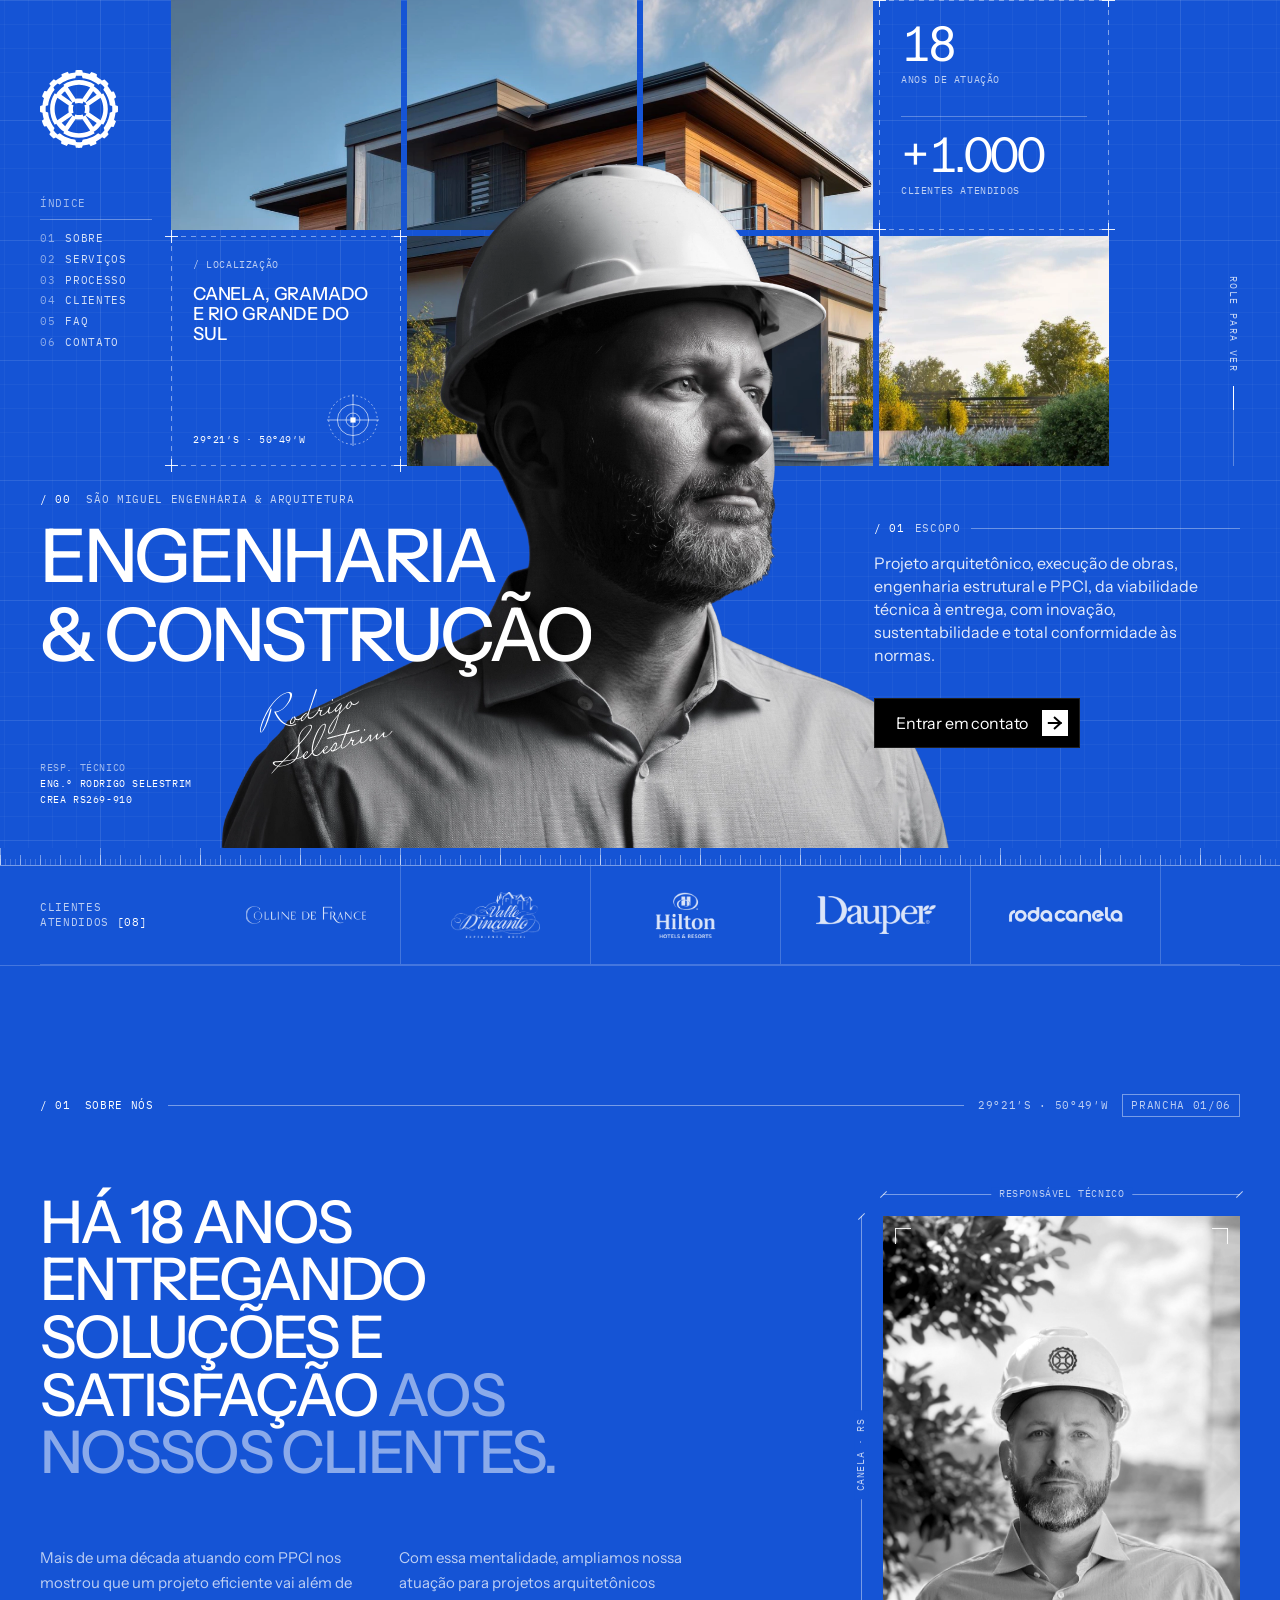
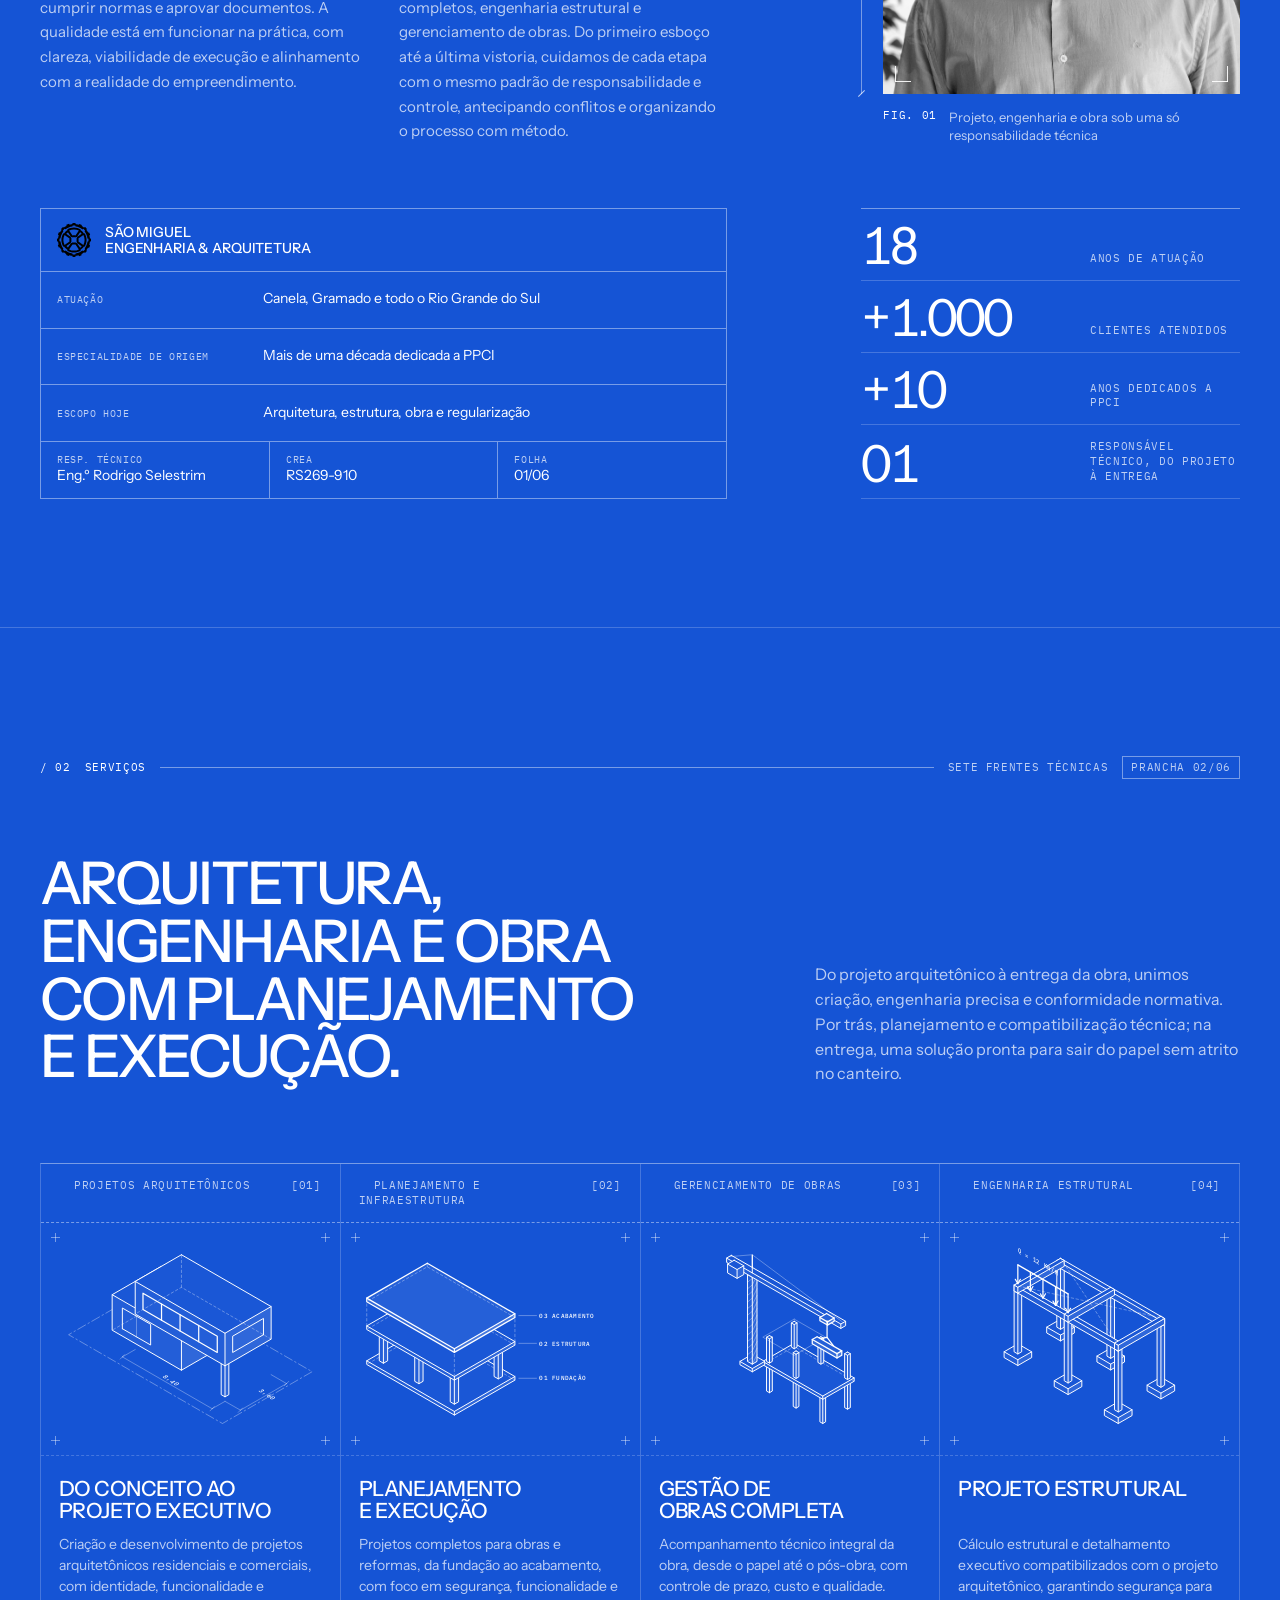
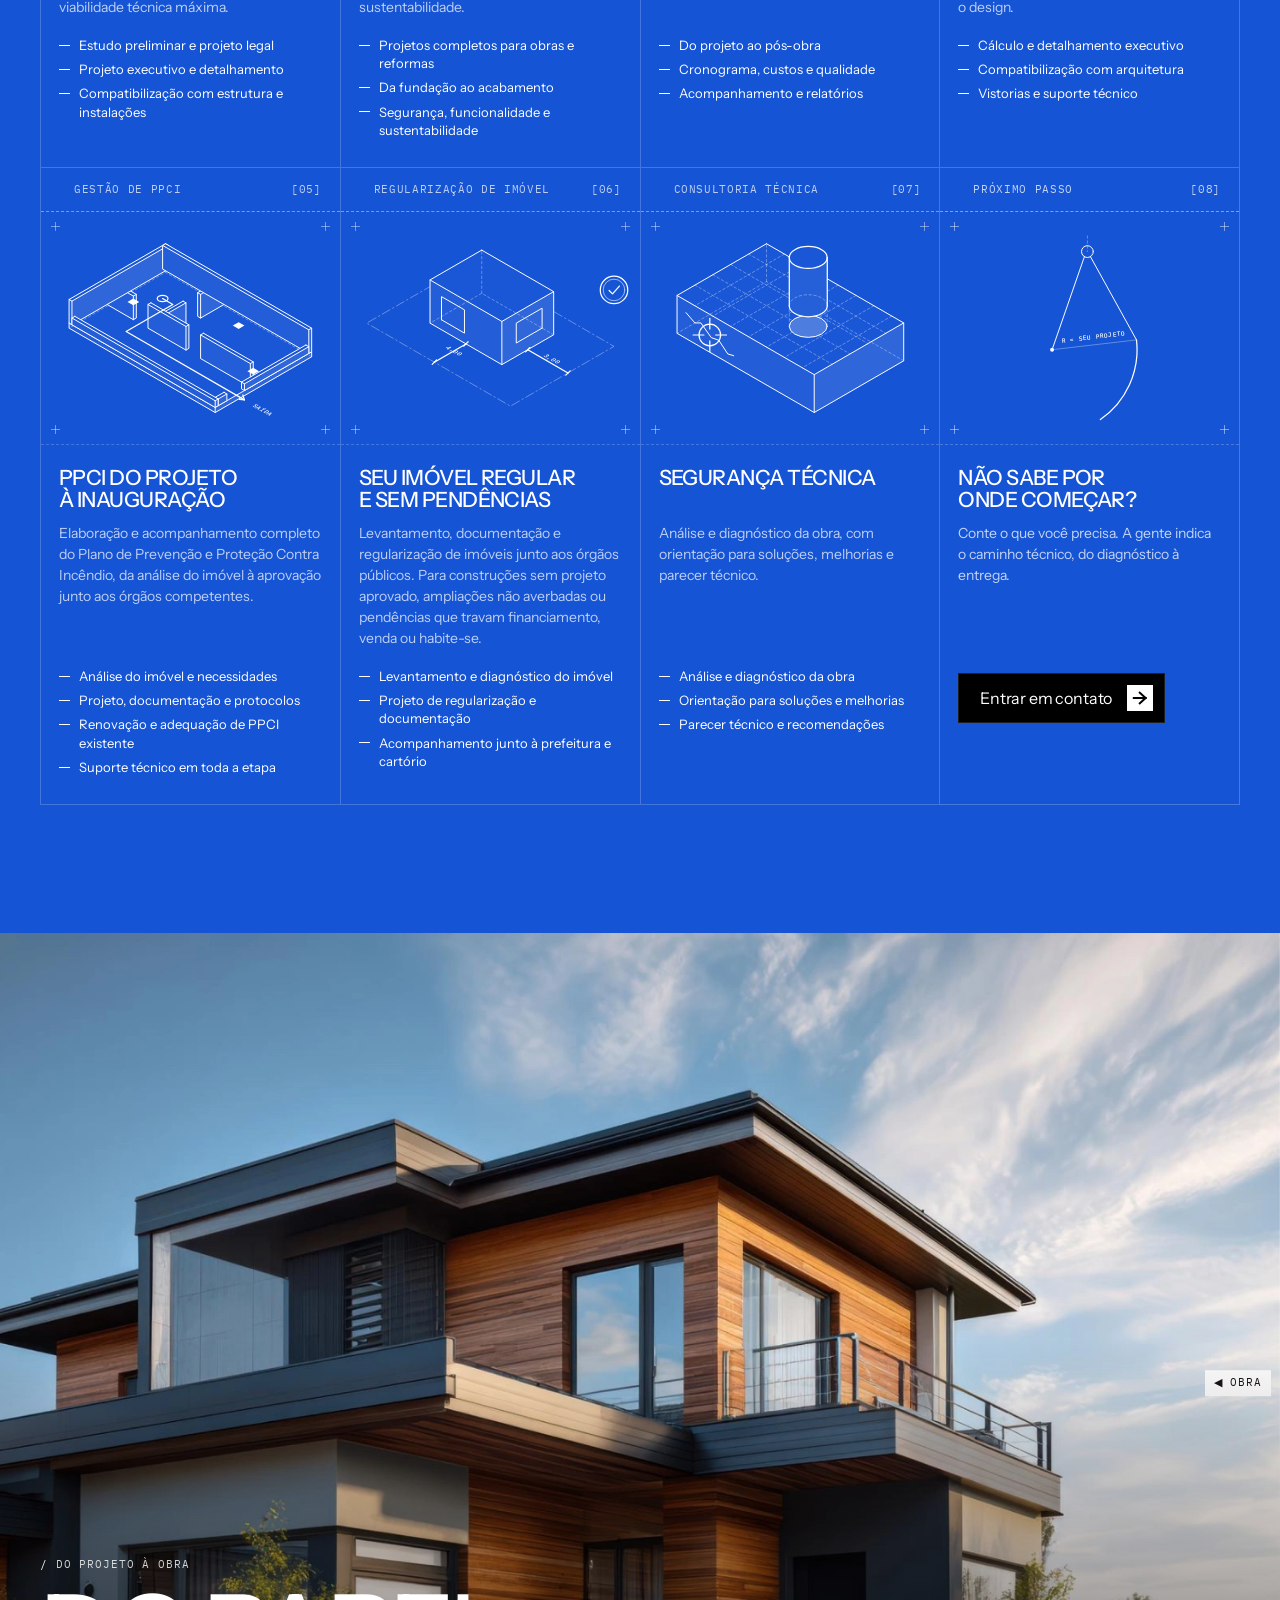
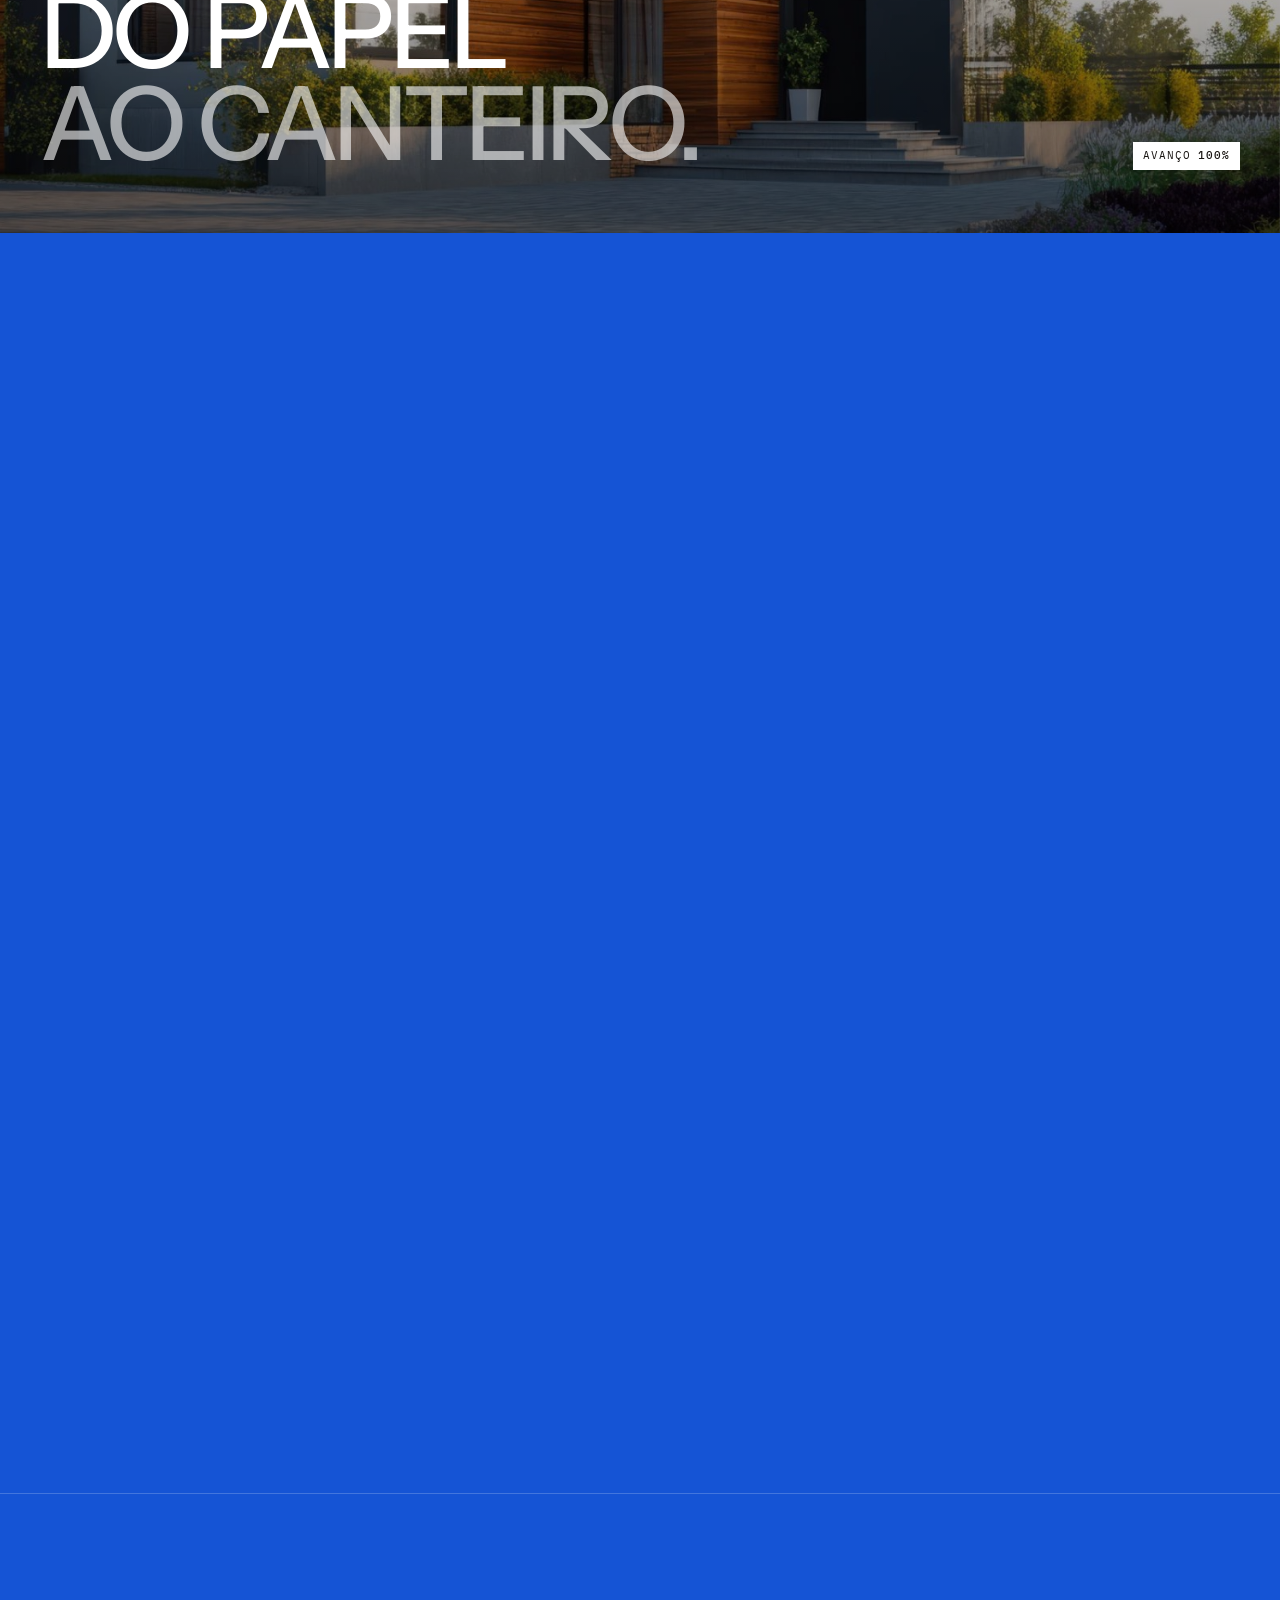
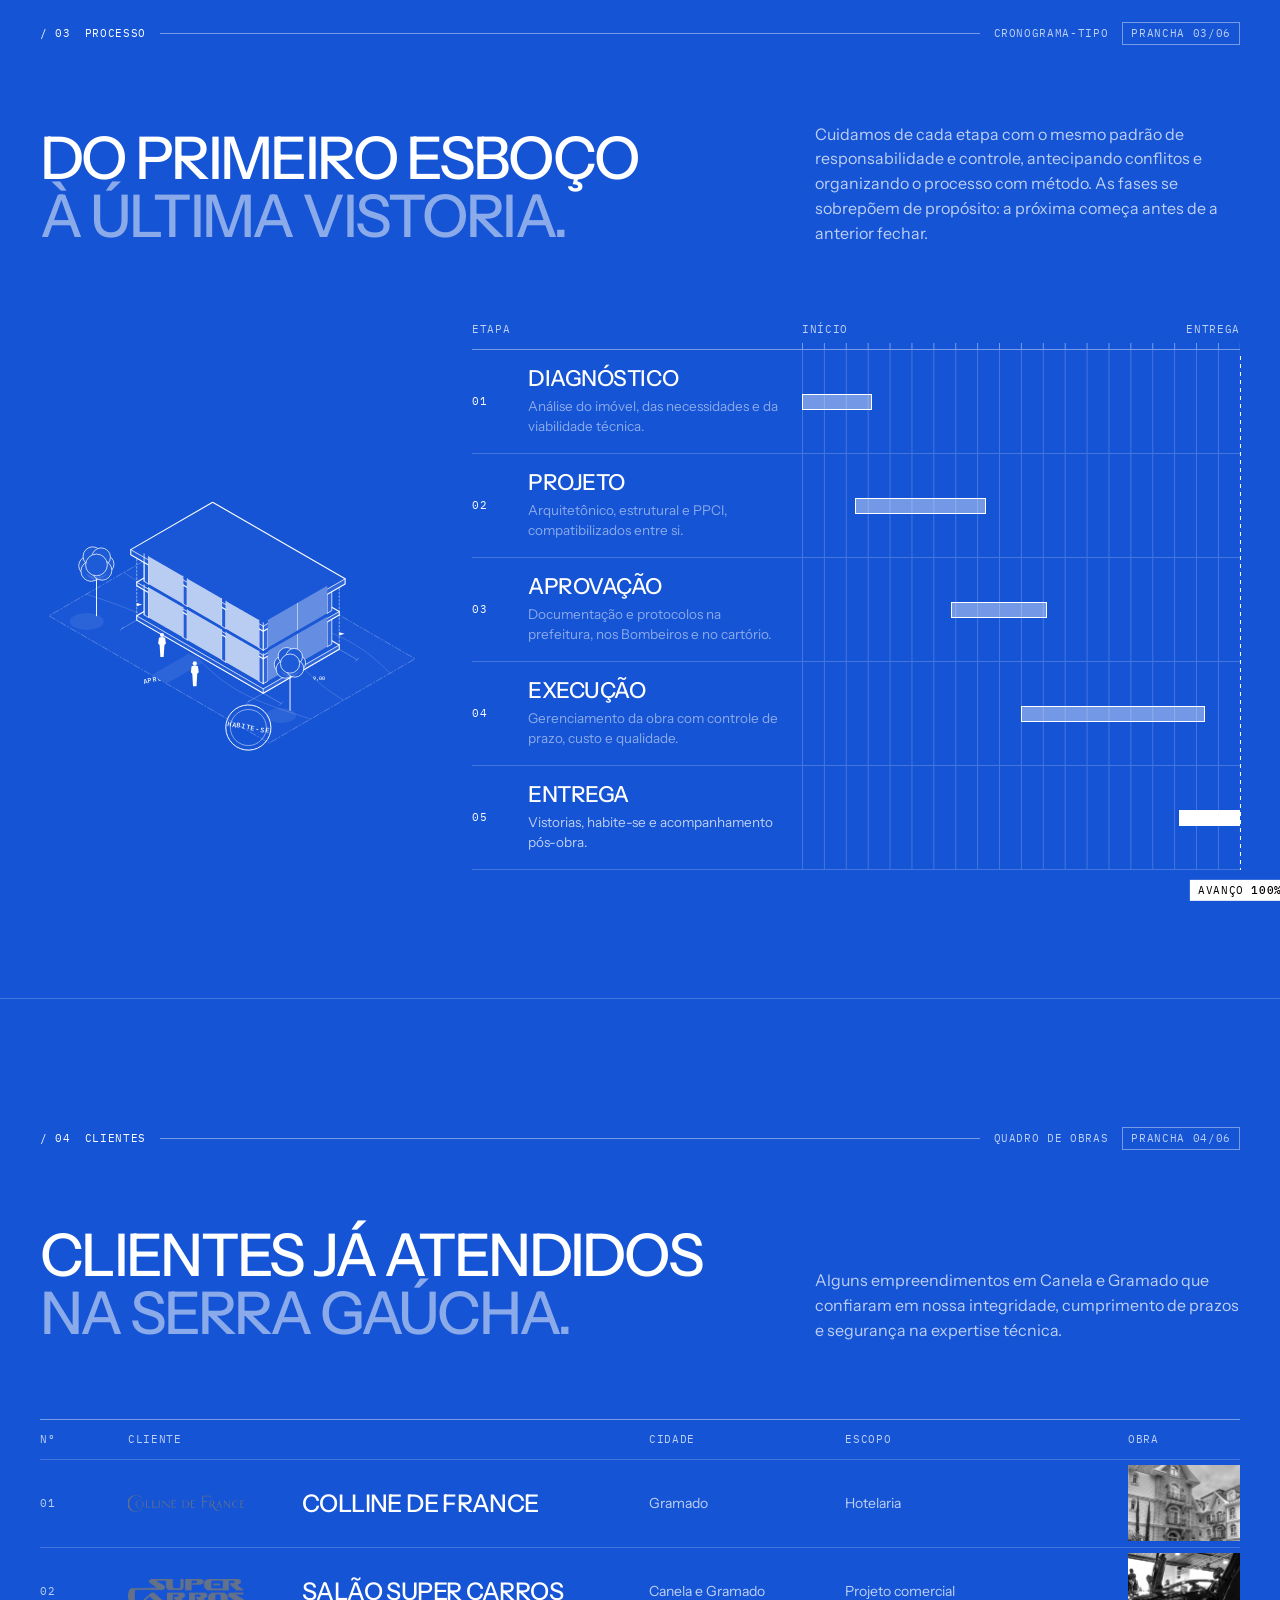
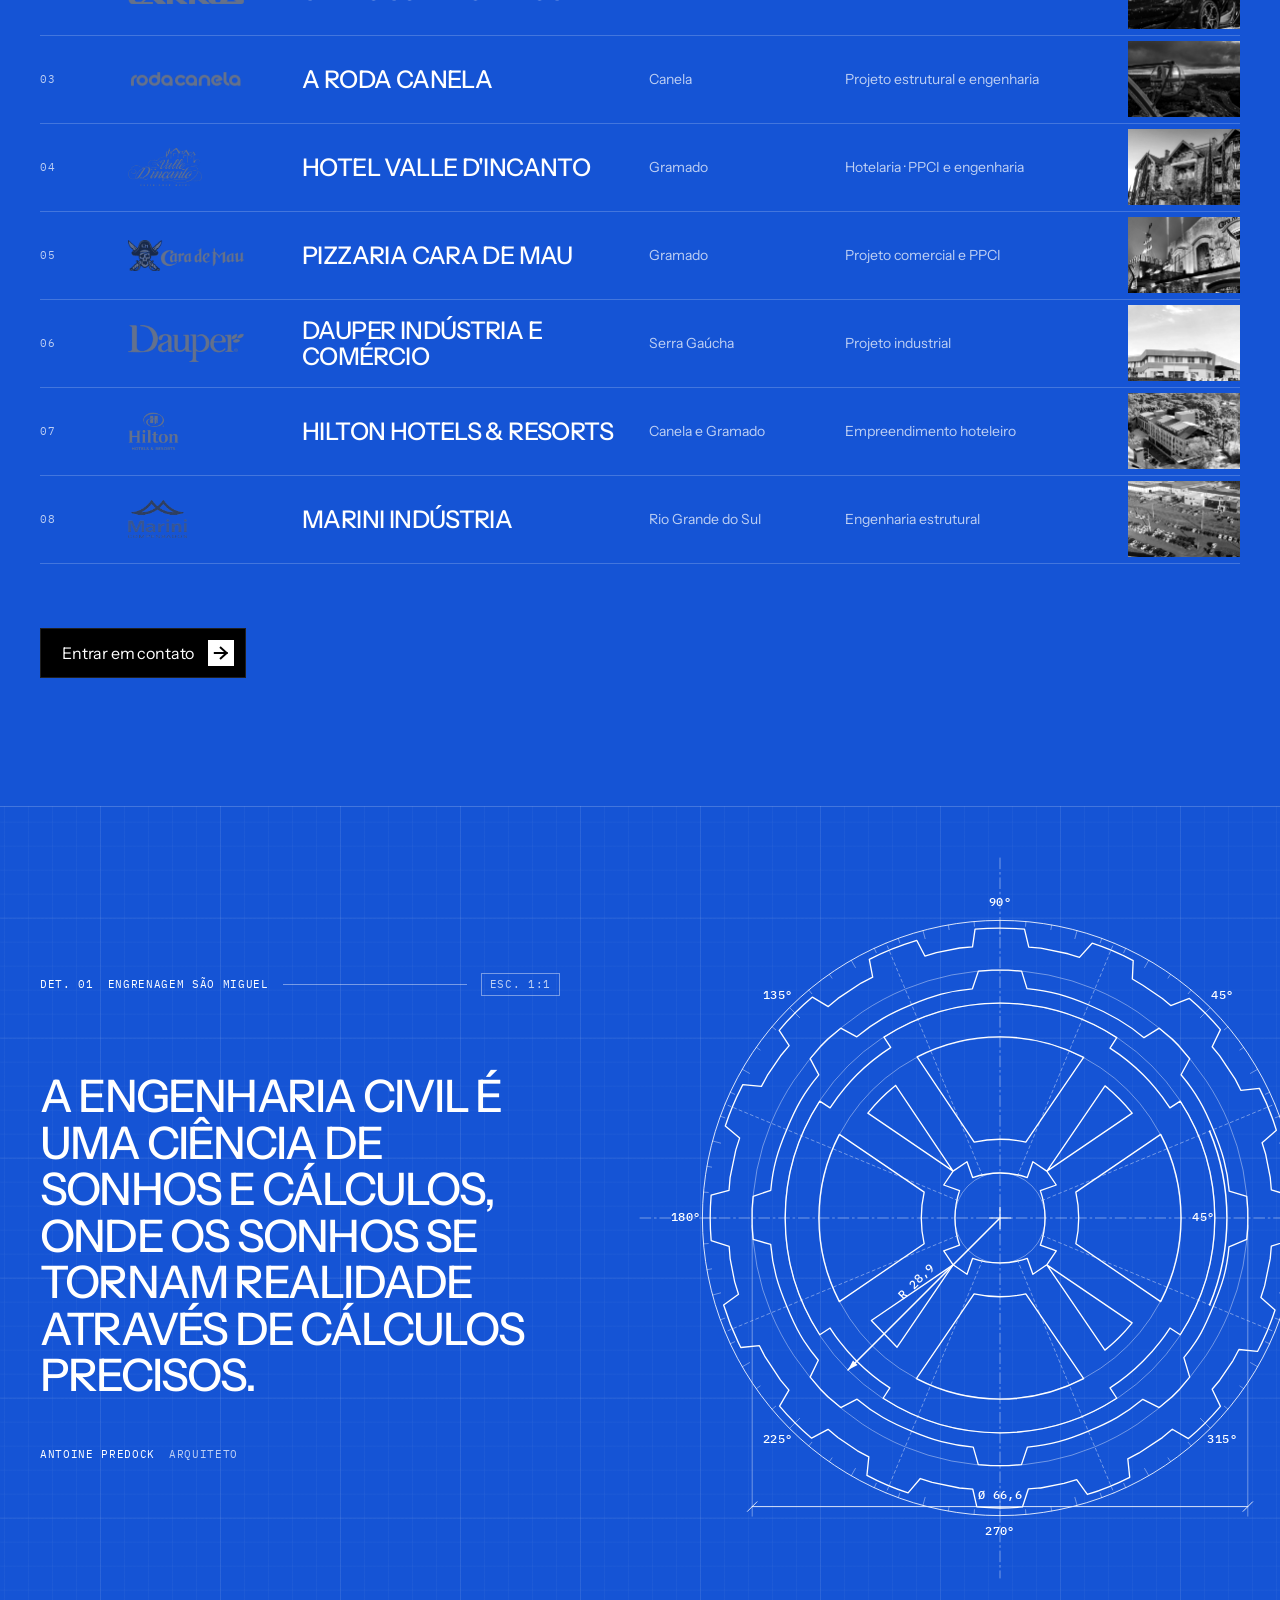
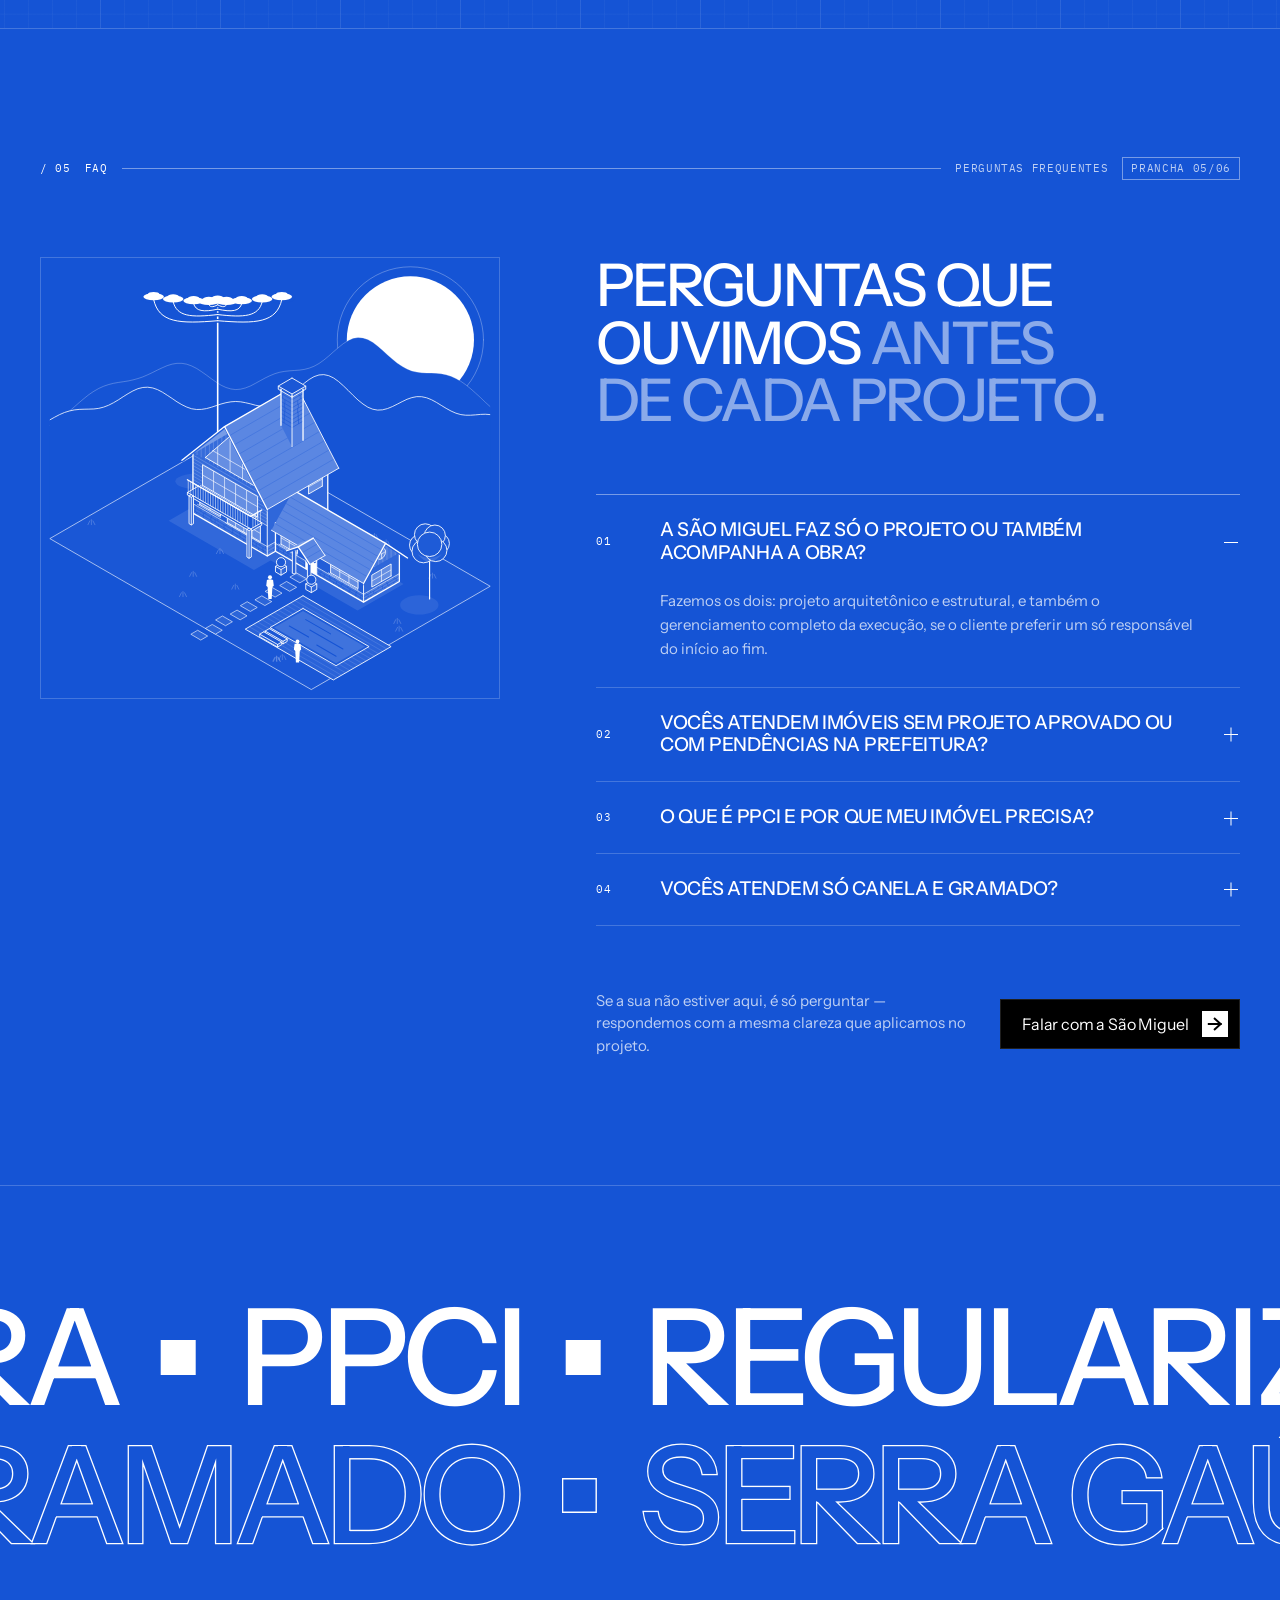
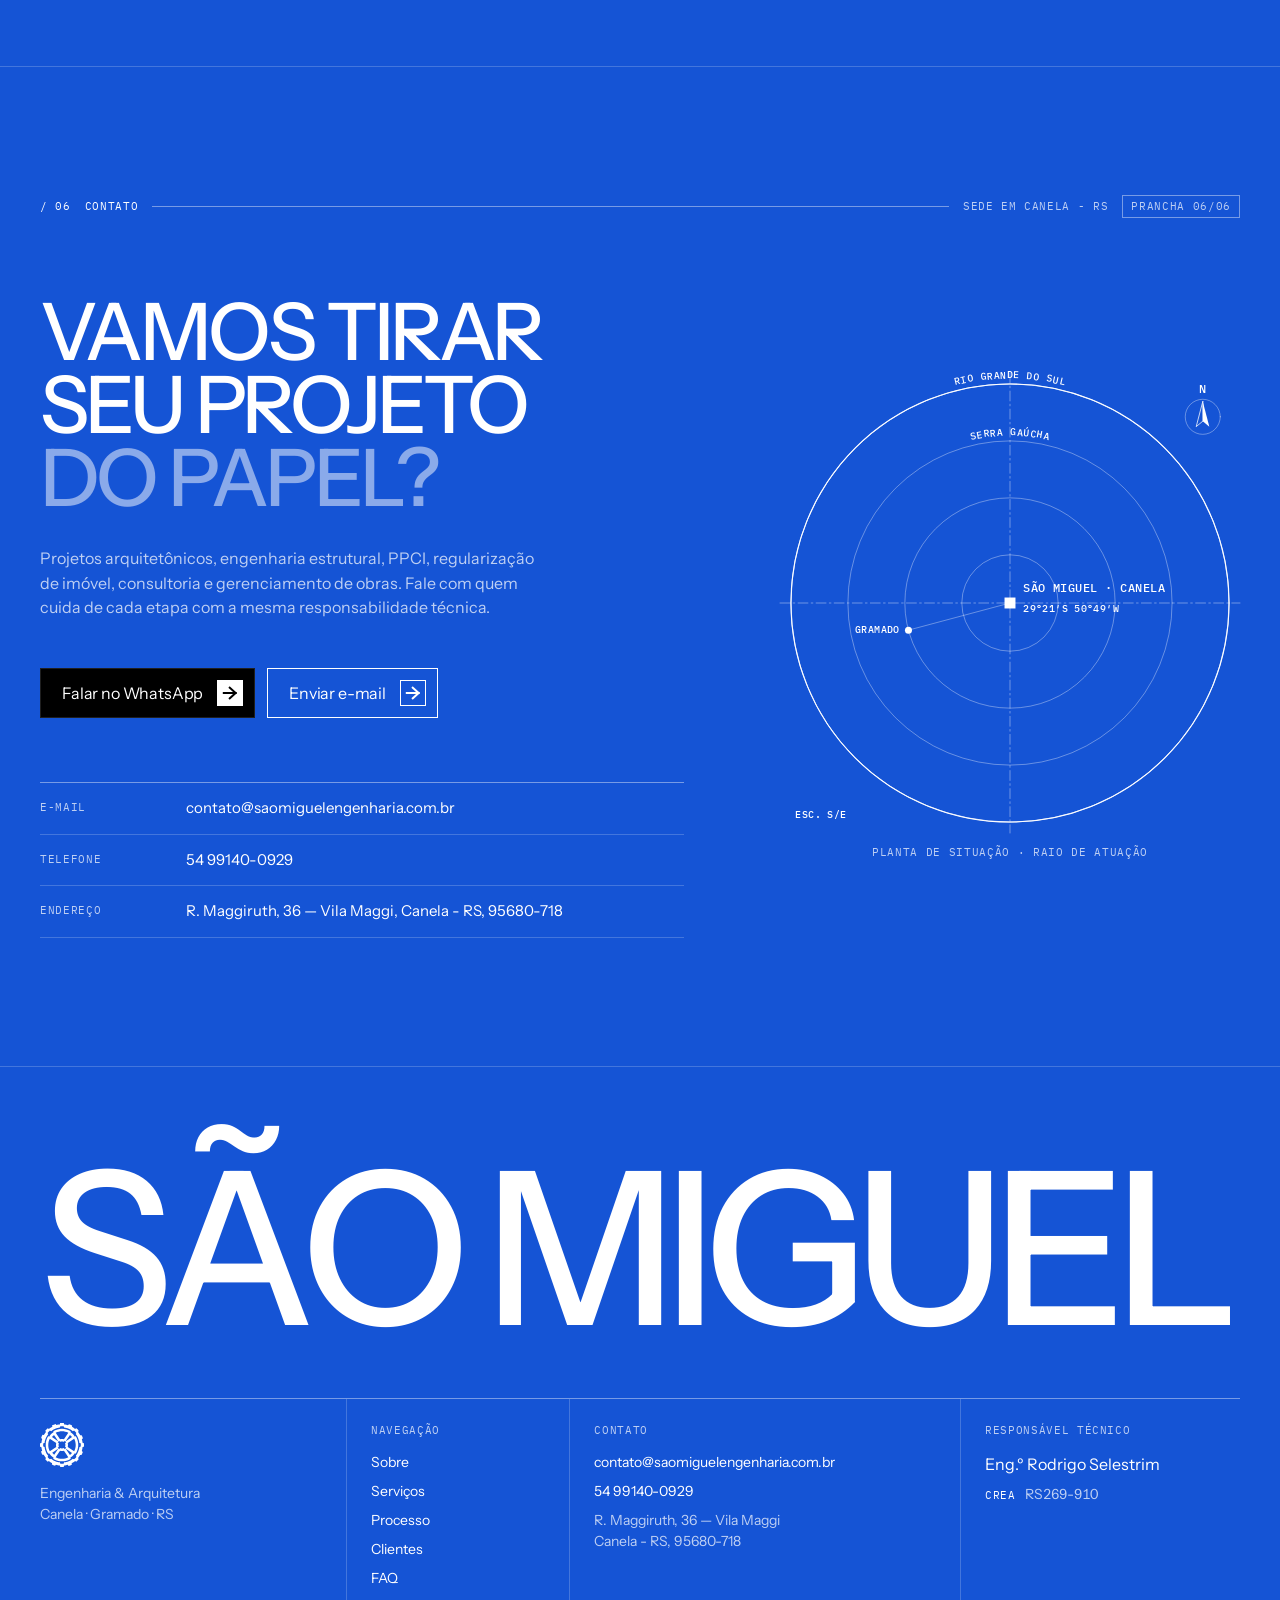
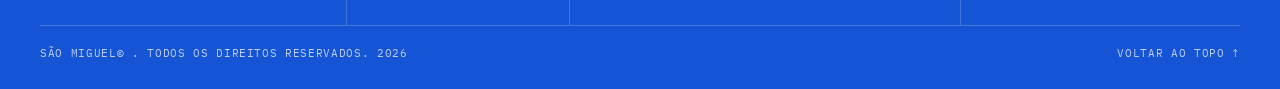
==== commit 7121d108: "Folga no cronograma e botão padrão na barra fixa Co-Authored-By: Claude Opus 5.5 <noreply@anthropic." ====
--- a/index.html
+++ b/index.html
@@ -41,7 +41,7 @@
   <link rel="preconnect" href="https://fonts.gstatic.com" crossorigin>
   <link rel="stylesheet" href="https://fonts.googleapis.com/css2?family=IBM+Plex+Mono:wght@400;500&family=Instrument+Sans:wght@400;500;700&display=swap">
 
-  <link rel="stylesheet" href="assets/css/style.css?v=75">
+  <link rel="stylesheet" href="assets/css/style.css?v=78">
 </head>
 <body id="topo">
 
@@ -68,8 +68,26 @@
         <li><a href="#faq"><span>05</span>FAQ</a></li>
         <li><a href="#contato"><span>06</span>Contato</a></li>
       </ol>
-      <a class="barra__acao" href="https://wa.me/5554991400929" target="_blank" rel="noopener">
-        Falar no WhatsApp <span aria-hidden="true">↗</span>
+      <a class="botao botao--barra barra__acao" href="https://wa.me/5554991400929" target="_blank" rel="noopener">
+        <span class="botao__mascara">
+          <span class="botao__trilho">
+            <span class="botao__texto">Falar no WhatsApp</span>
+            <span class="botao__texto" aria-hidden="true">Falar no WhatsApp</span>
+          </span>
+        </span>
+        <span class="botao__icone" aria-hidden="true">
+          <span class="botao__icone-caixa"></span>
+          <span class="botao__icone-mascara">
+            <span class="botao__icone-trilho">
+              <svg viewBox="0 0 16 16" fill="none" stroke="currentColor" stroke-width="1.8" stroke-linecap="square">
+                <path d="M2.5 8h10.5"></path><path d="M7.8 3.3L13 8l-5.2 4.7"></path>
+              </svg>
+              <svg viewBox="0 0 16 16" fill="none" stroke="currentColor" stroke-width="1.8" stroke-linecap="square">
+                <path d="M2.5 8h10.5"></path><path d="M7.8 3.3L13 8l-5.2 4.7"></path>
+              </svg>
+            </span>
+          </span>
+        </span>
       </a>
     </div>
   </nav>
--- a/assets/css/style.css
+++ b/assets/css/style.css
@@ -926,7 +926,6 @@
 .contato__dados dt,
 .contato__mapa figcaption,
 .barra__secoes,
-.barra__acao,
 .rodape__rotulo,
 .rodape__base {
   font-family: var(--fonte-mono);
@@ -1180,16 +1179,13 @@
   background: var(--cor-azul-claro);
 }
 
-.barra__acao {
-  padding: 12px 14px;
-  color: #fff;
-  background: var(--cor-fundo);
-  text-decoration: none;
-  transition: background-color 0.25s;
-}
-
-.barra__acao:hover {
-  background: var(--cor-fundo-escuro);
+/* O botão da barra é o mesmo componente do resto da página, só mais
+   compacto para caber nos 56px; azul, porque a barra é preta. */
+.barra .botao--barra {
+  --tema-botao: var(--cor-fundo);
+  margin-left: auto;
+  padding: 7px 7px 7px 16px;
+  font-size: 14px;
 }
 
 /* 6.3 Faixa de clientes -------------------------------------------- */
@@ -1840,8 +1836,8 @@
 /* O desenho da obra à esquerda, o cronograma à direita. */
 .cronograma {
   display: grid;
-  grid-template-columns: minmax(0, 5fr) minmax(0, 7fr);
-  gap: var(--e-6);
+  grid-template-columns: minmax(0, 4fr) minmax(0, 8fr);
+  gap: var(--e-5);
   align-items: center;
 }
 
@@ -1888,7 +1884,7 @@
   position: relative;
   /* Largura da coluna de texto: o trilho das barras começa aqui, e a
      régua de avanço é medida a partir dela. */
-  --recuo: 250px;
+  --recuo: 330px;
 }
 
 .cronograma__cabeca {
@@ -1942,7 +1938,7 @@
   max-width: 34ch;
   margin-top: 6px;
   padding-right: var(--e-3);
-  font-size: 14px;
+  font-size: 13.5px;
   line-height: 1.45;
   color: var(--tema-tinta-fraca);
   transition: color 0.35s;
@@ -2016,9 +2012,9 @@
 
 .cronograma__leitura {
   position: absolute;
-  top: -10px;
+  bottom: -10px;
   left: 0;
-  translate: -50% -100%;
+  translate: -50% 100%;
   padding: 3px 8px;
   white-space: nowrap;
   color: var(--botao-preto);
@@ -2924,9 +2920,6 @@
     display: none;
   }
 
-  .barra__acao {
-    margin-left: auto;
-  }
 }
 
 @media (max-width: 720px) {
@@ -3089,9 +3082,6 @@
     border-top: 1px solid var(--tema-linha);
   }
 
-  .barra__acao {
-    padding: 12px 12px;
-  }
 
   /* O título ocupa a largura toda; o avanço desce para baixo dele. */
   .vitrine__texto {
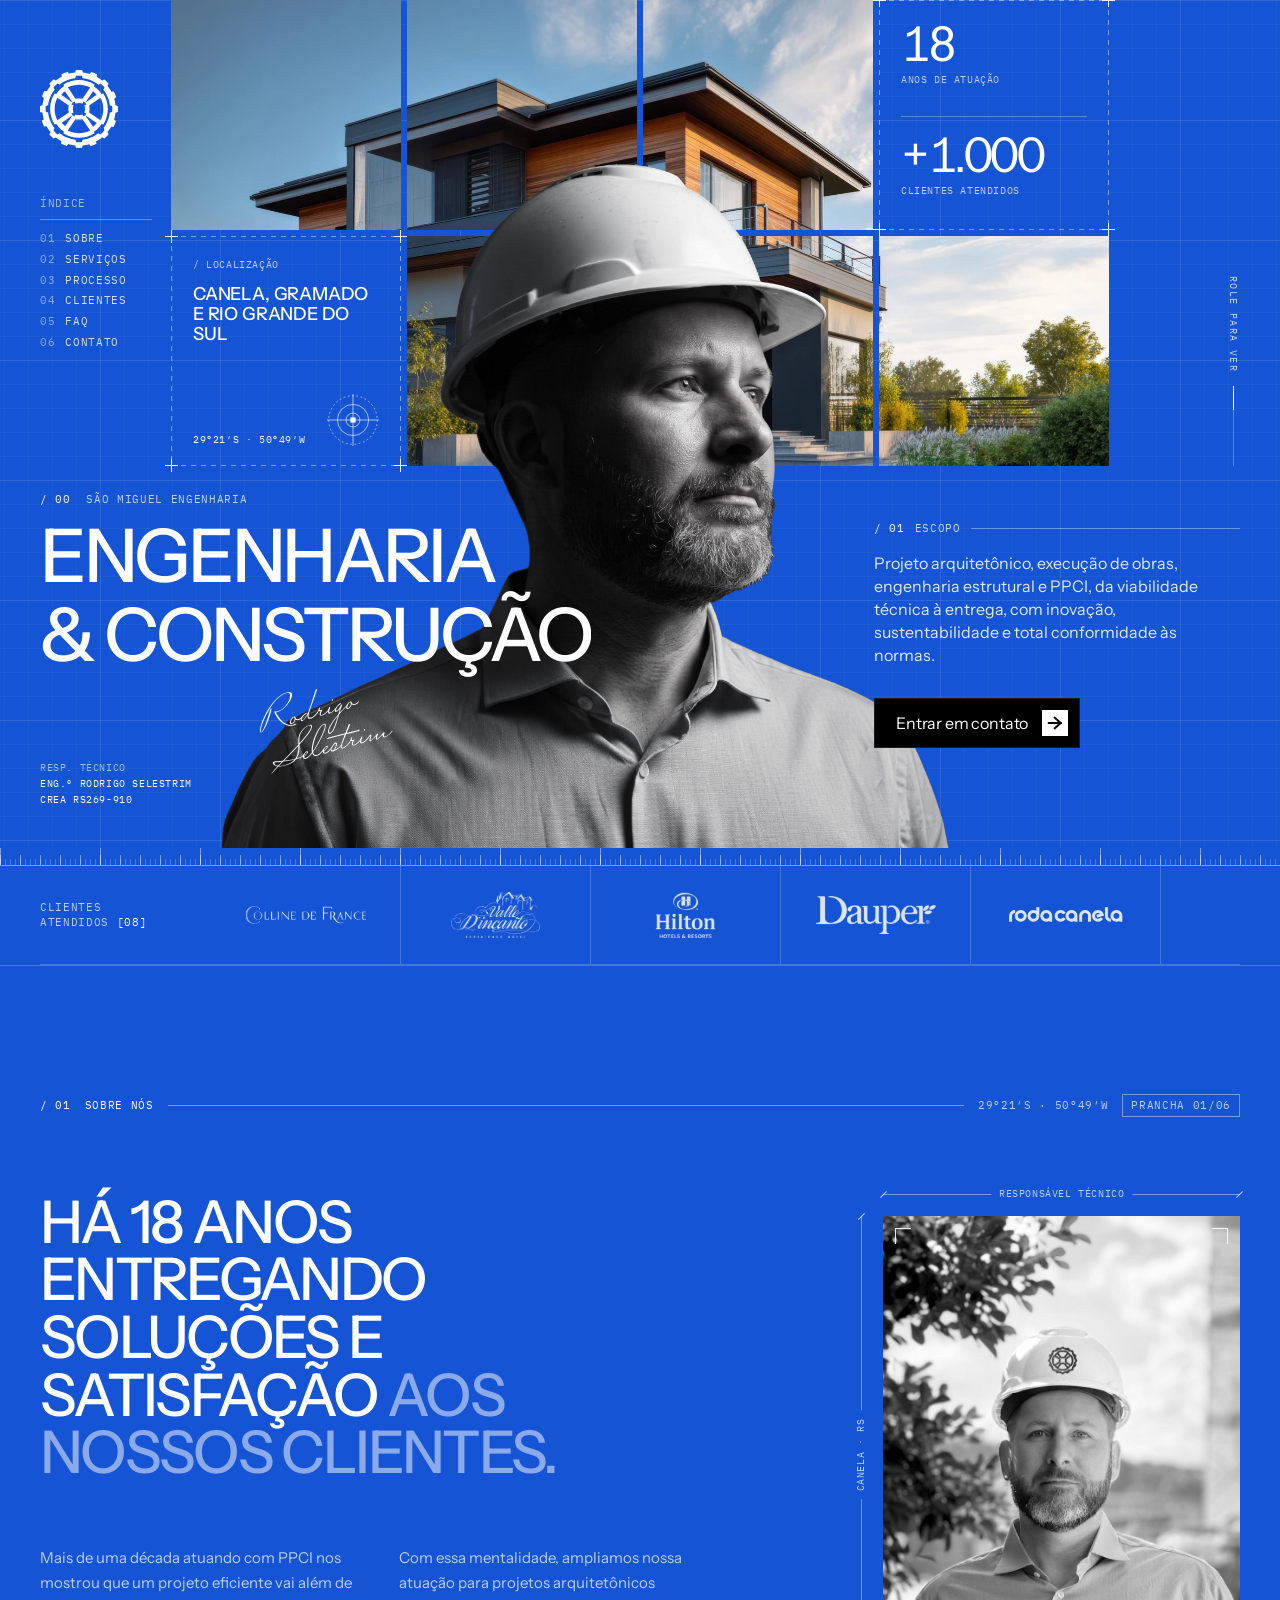
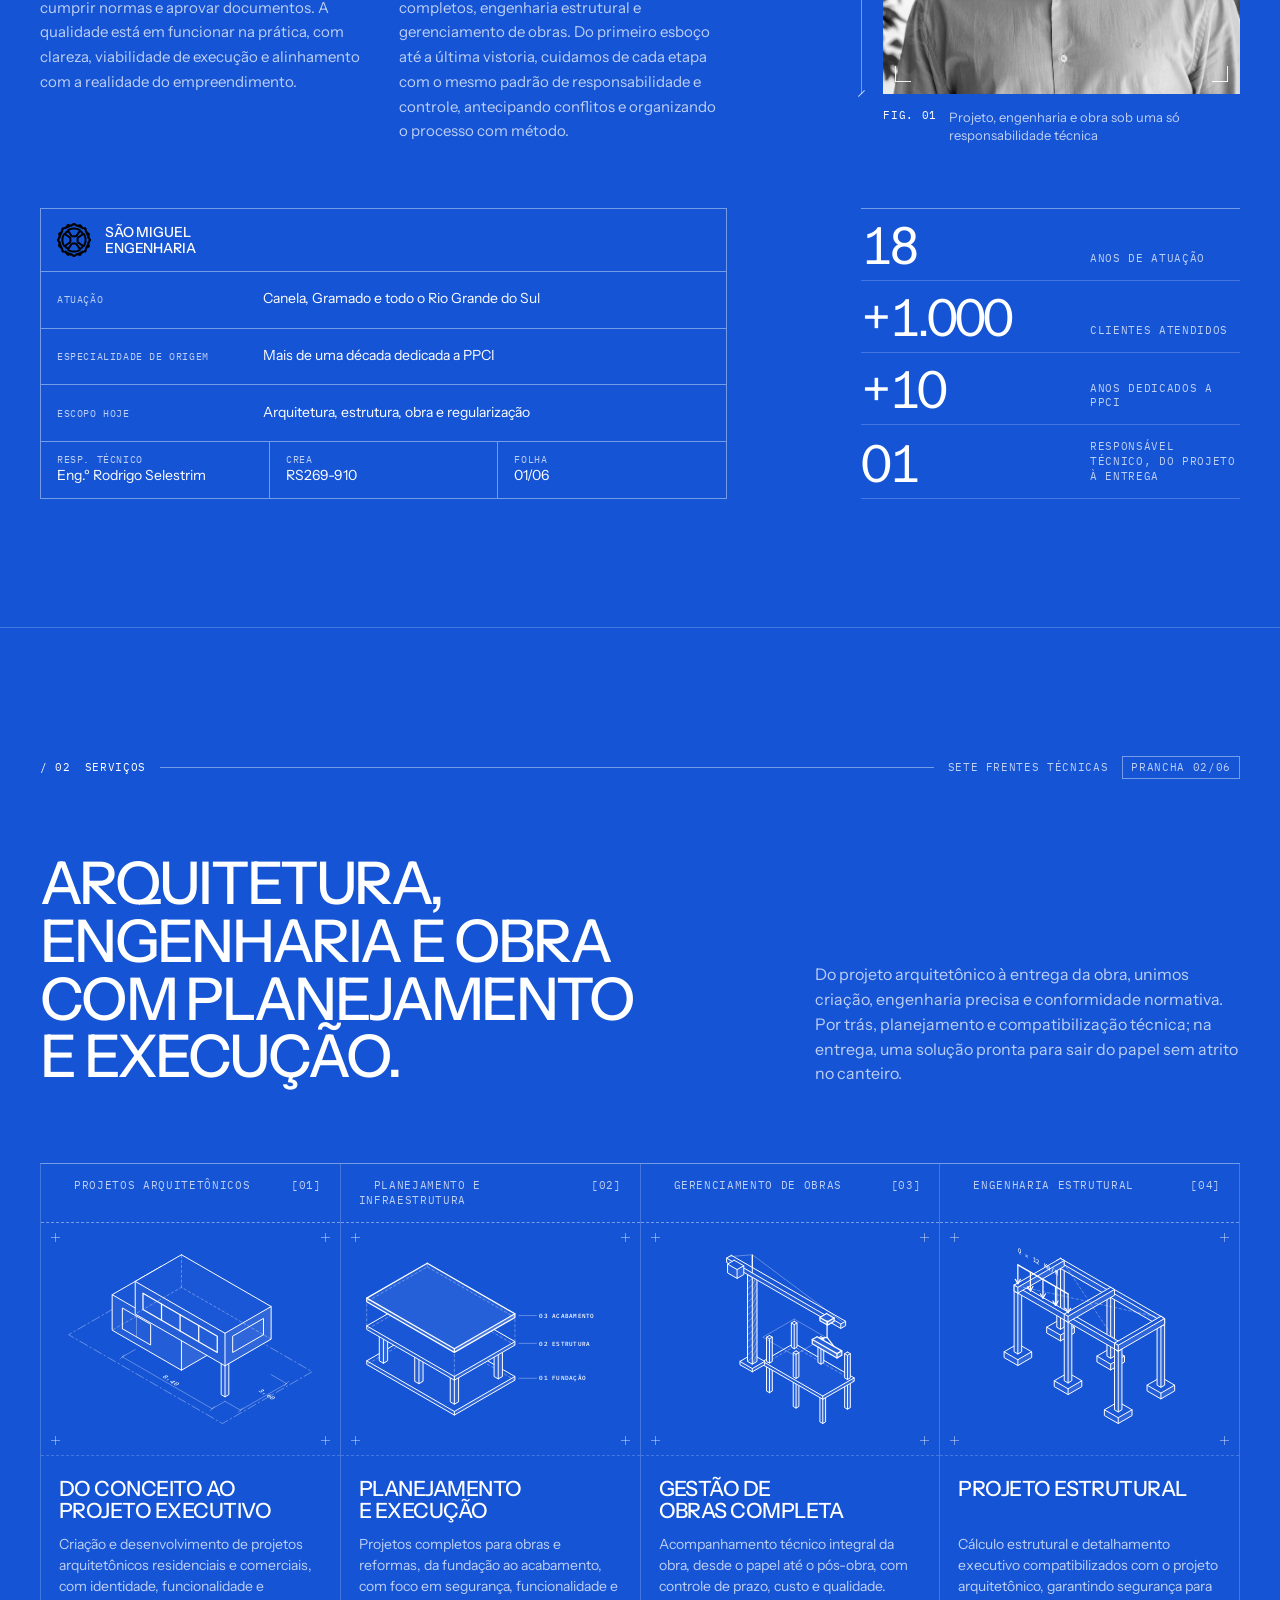
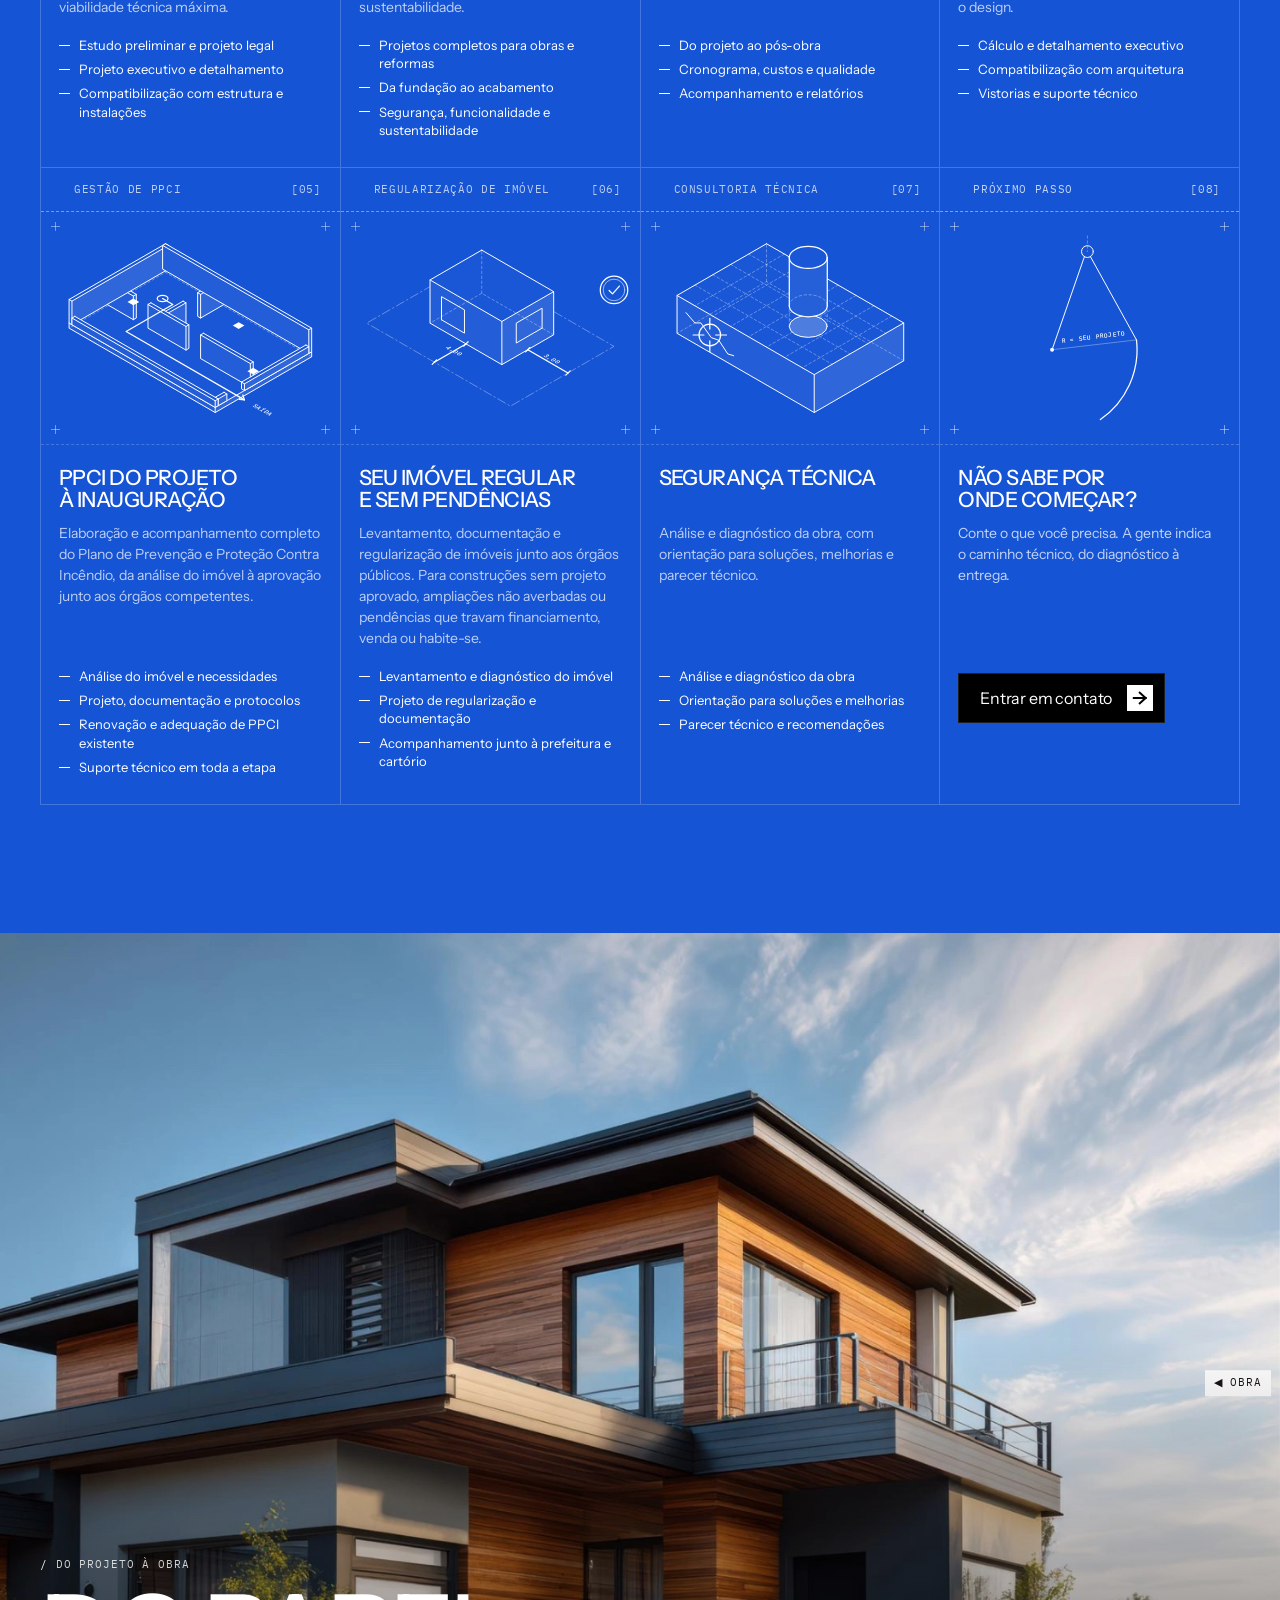
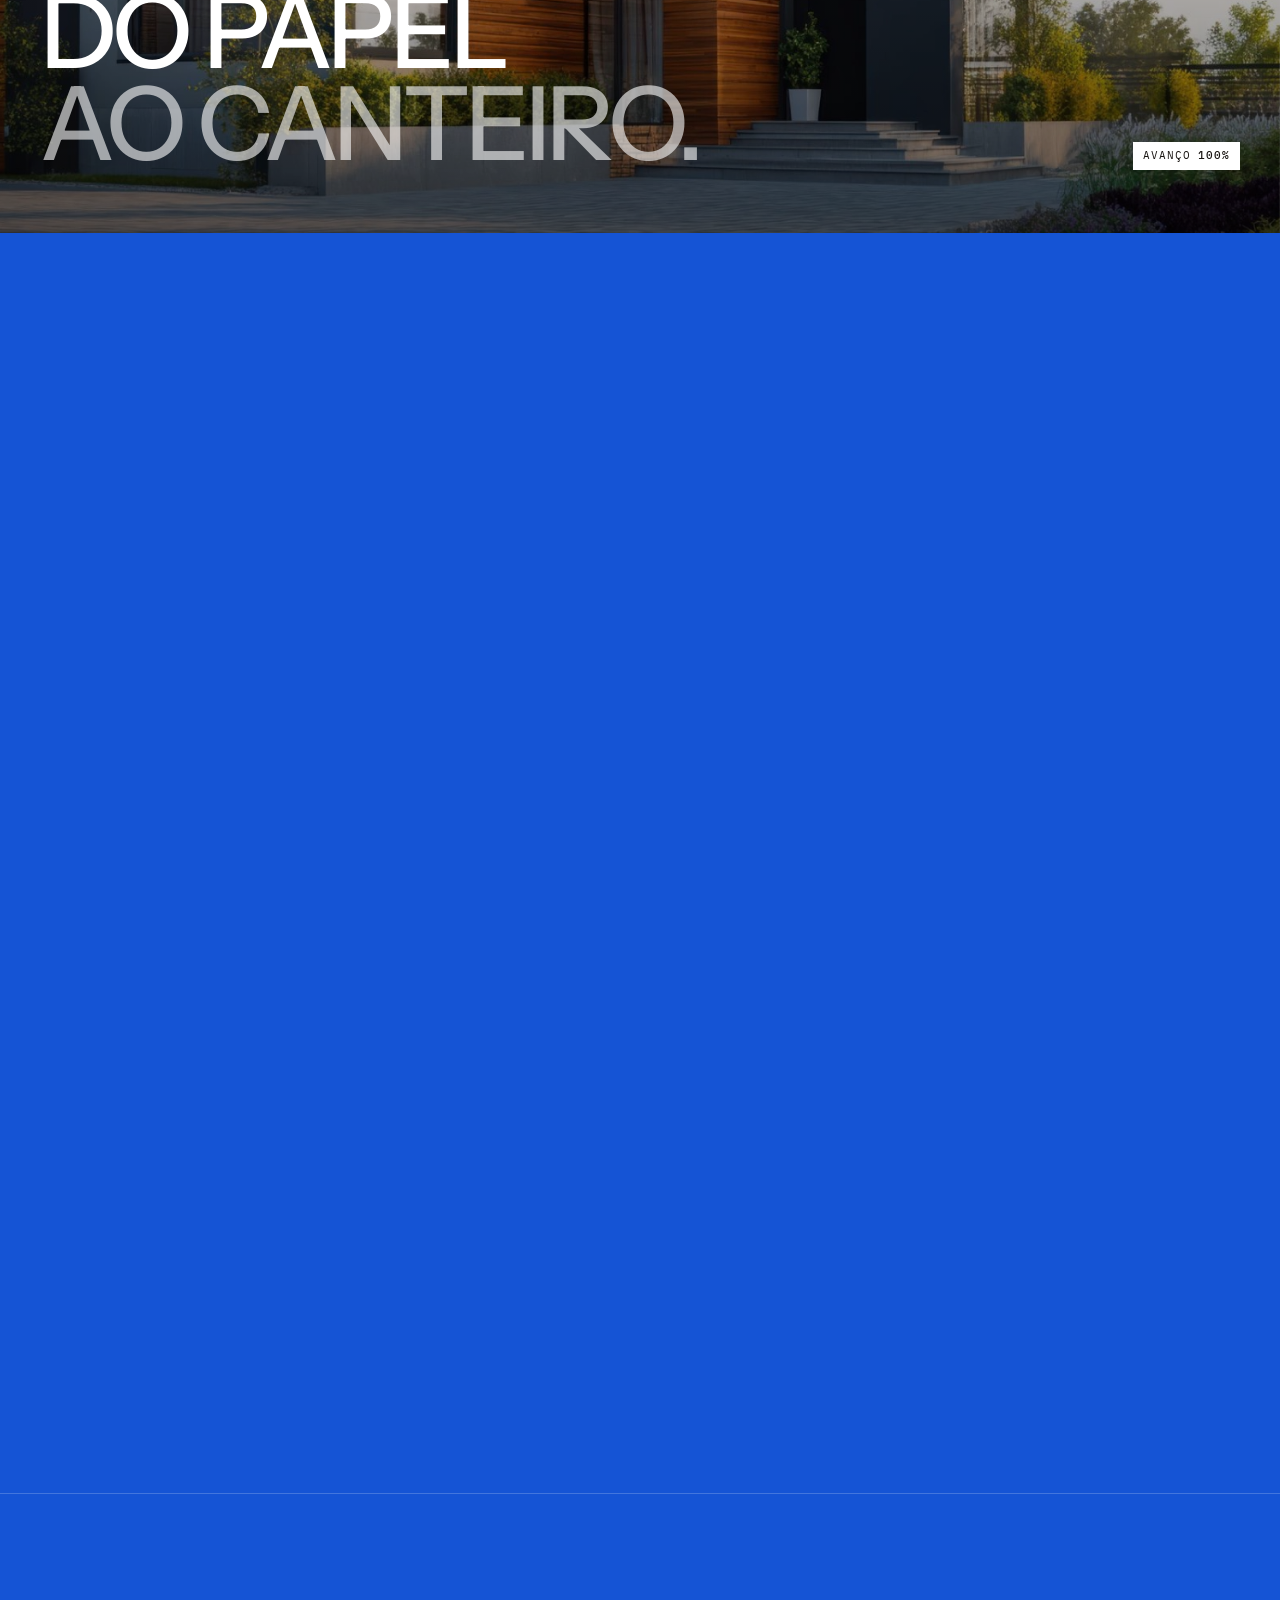
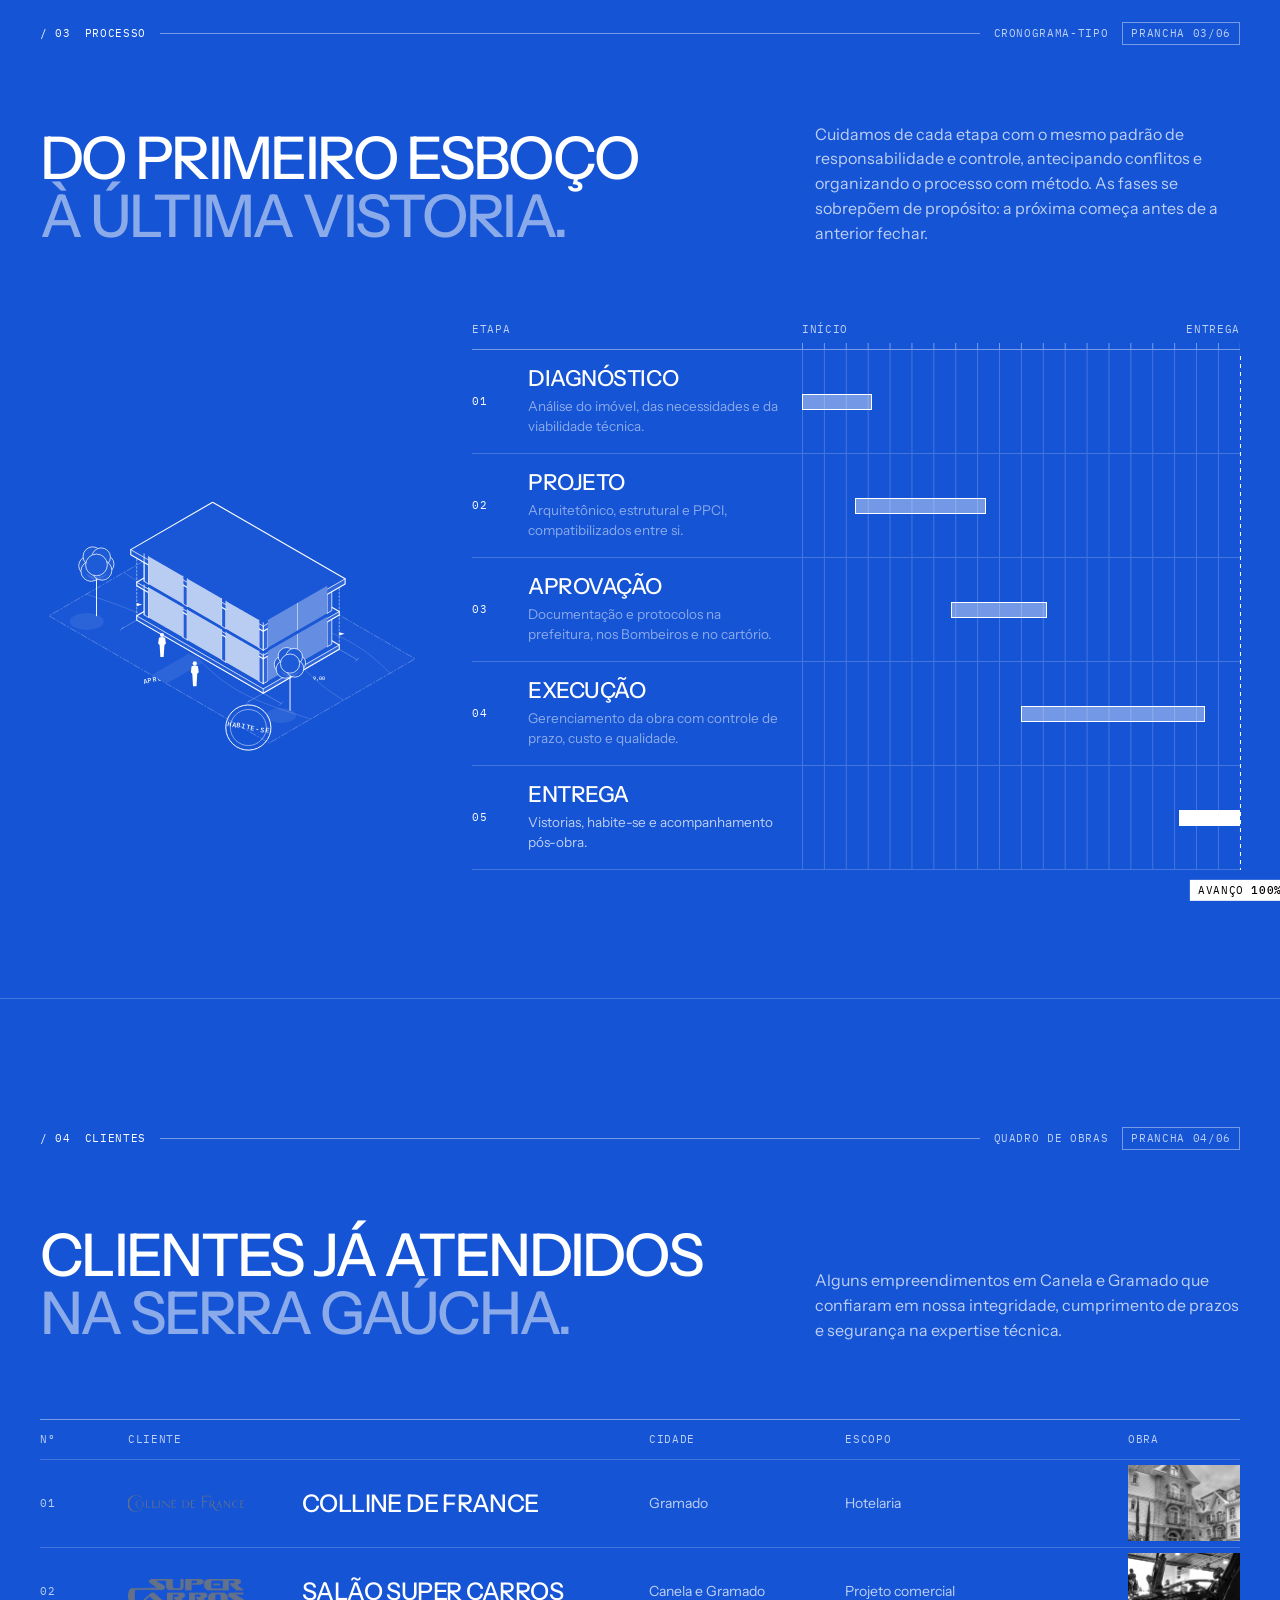
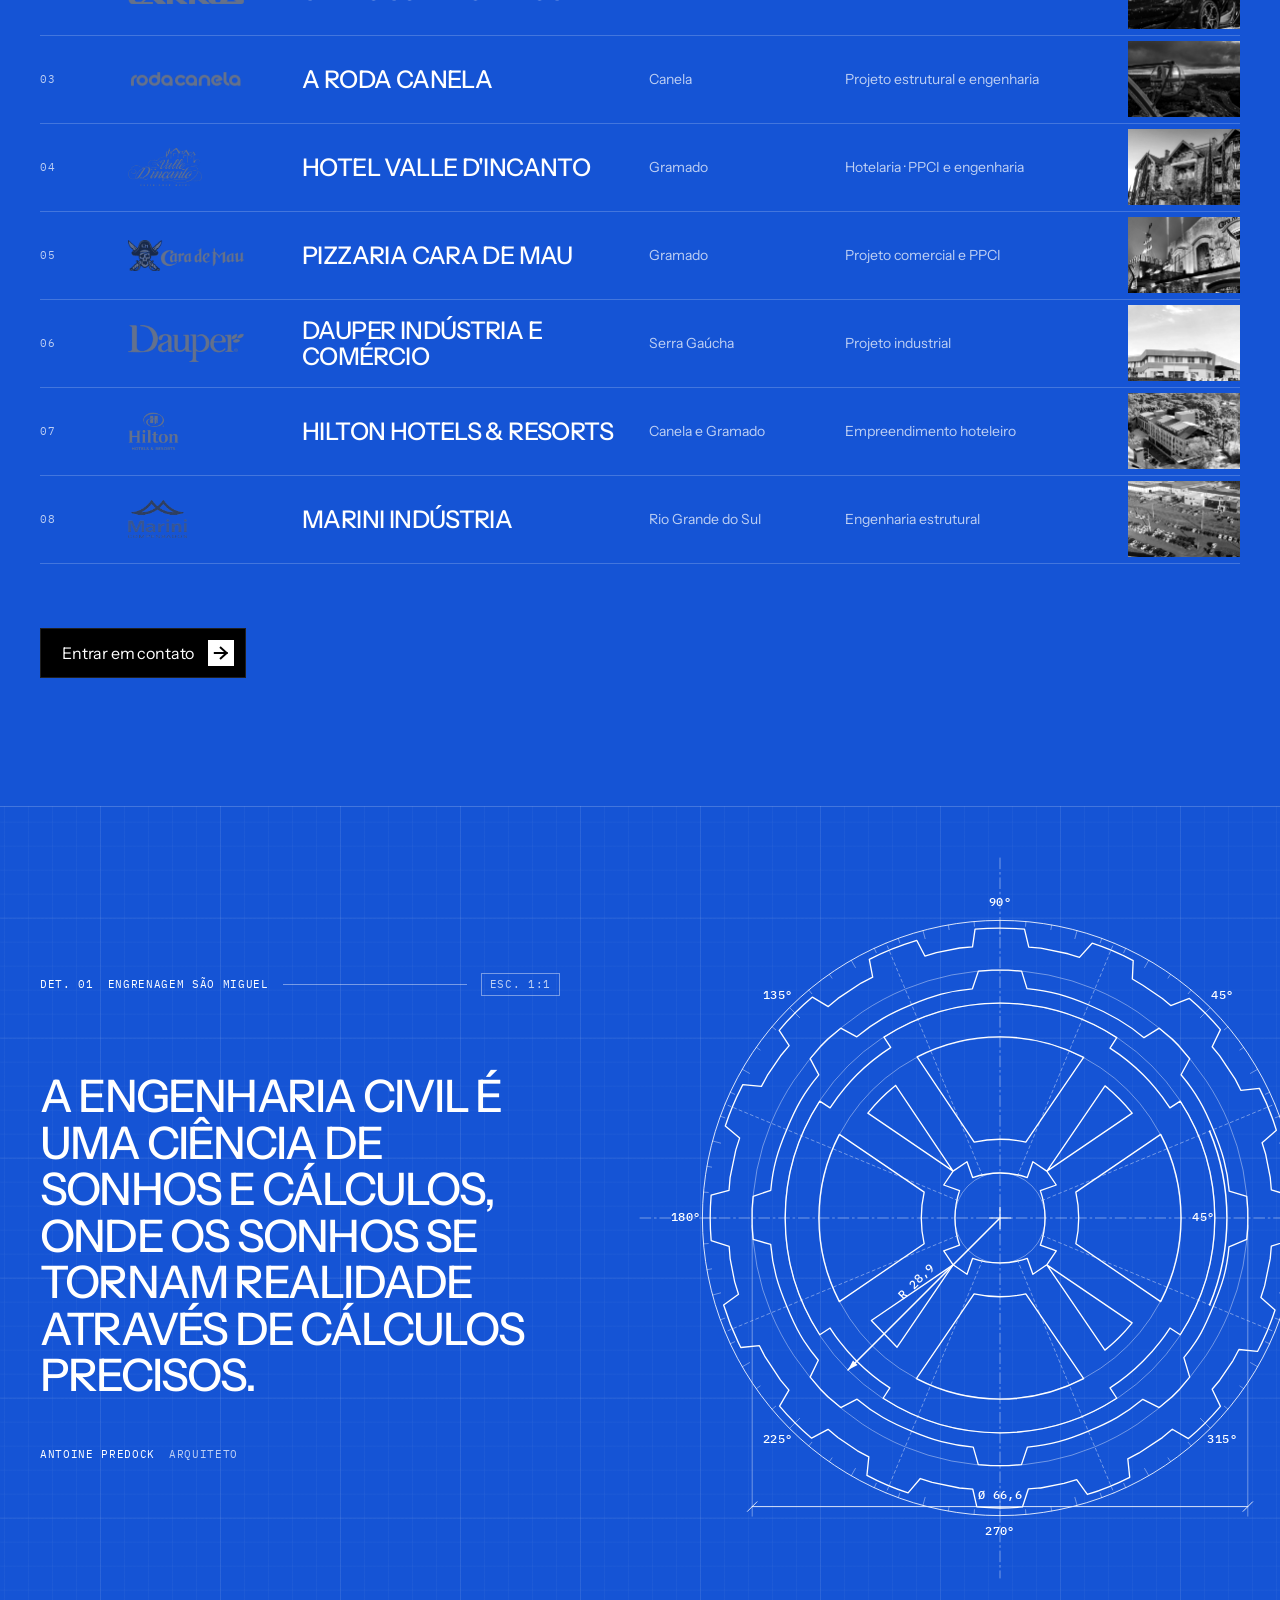
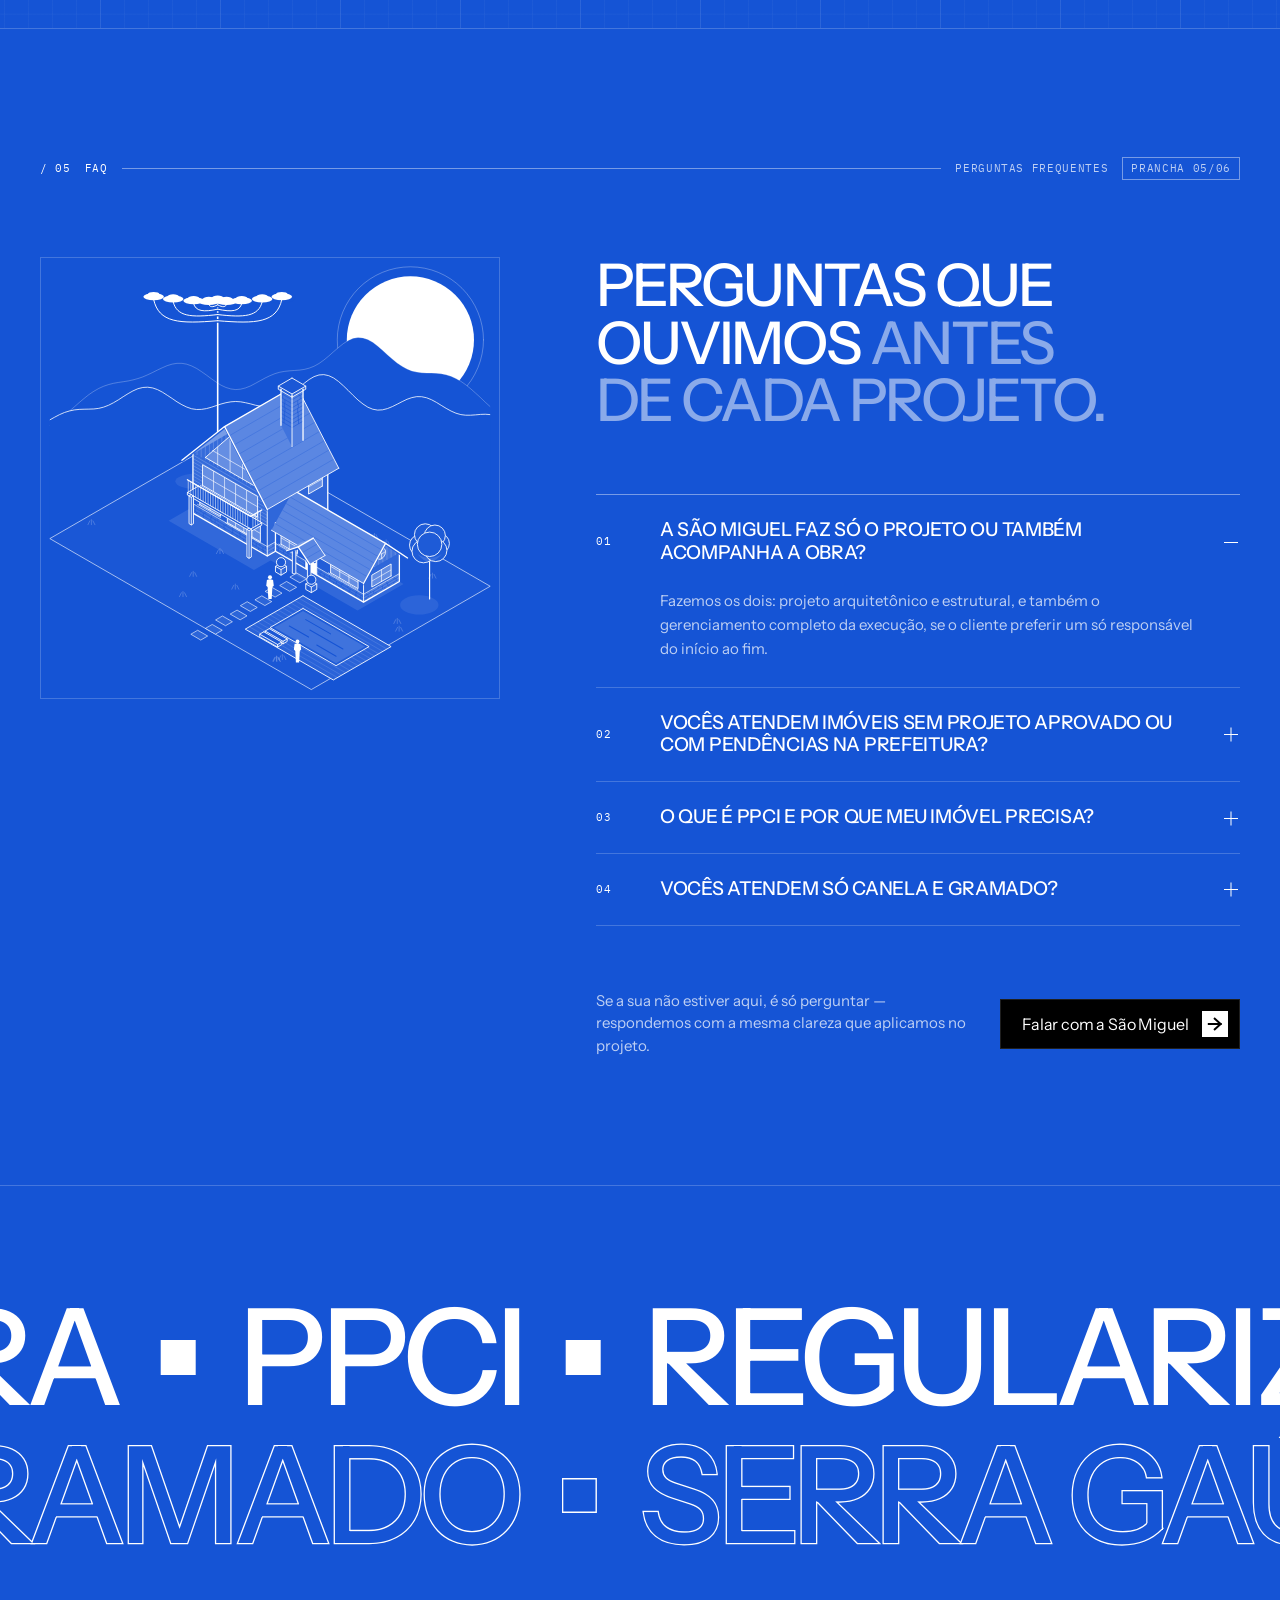
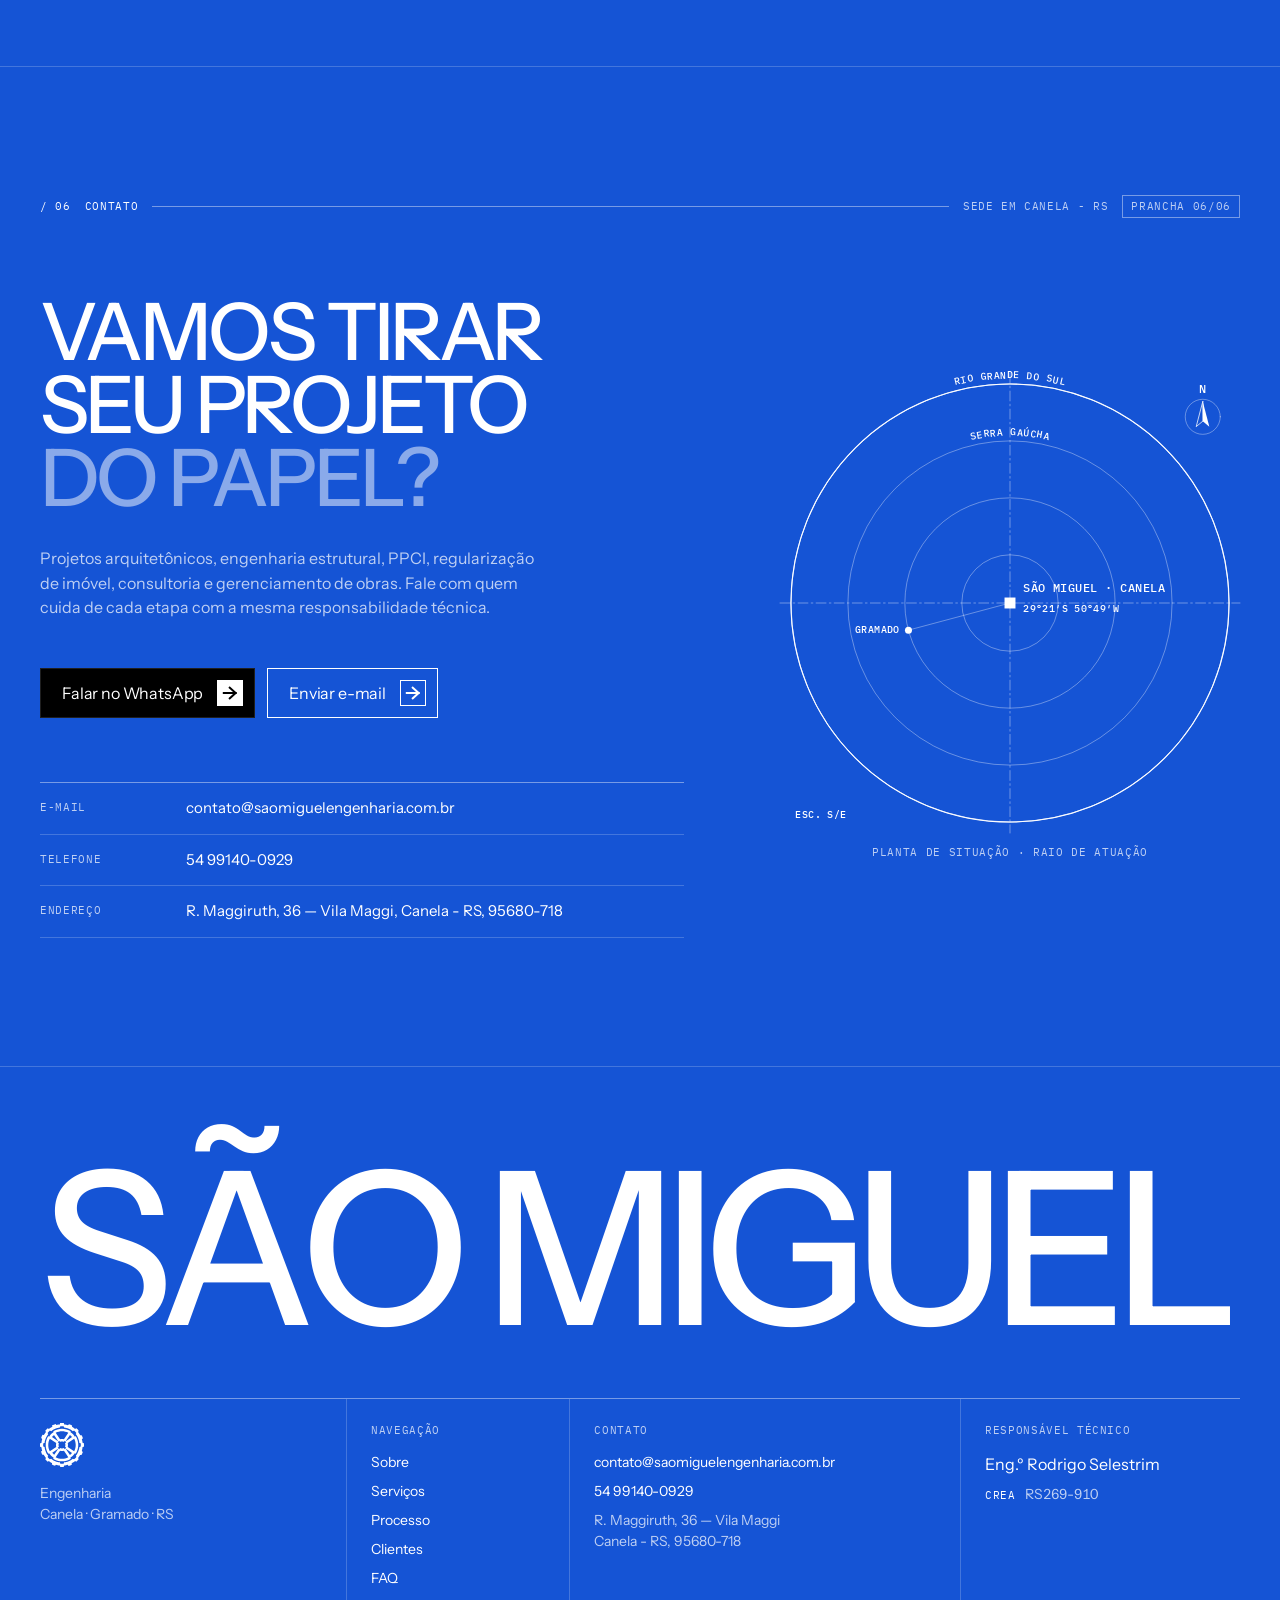
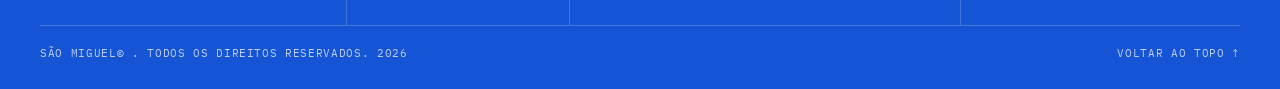
==== commit ab569cd6: "Nome da empresa: São Miguel Engenharia Co-Authored-By: Claude Opus 5.5 <noreply@anthropic.com>" ====
--- a/index.html
+++ b/index.html
@@ -3,7 +3,7 @@
 <head>
   <meta charset="utf-8">
   <meta name="viewport" content="width=device-width, initial-scale=1">
-  <title>São Miguel Engenharia &amp; Arquitetura | Projetos, PPCI e Obras em Canela e Gramado - RS</title>
+  <title>São Miguel Engenharia | Projetos, PPCI e Obras em Canela e Gramado - RS</title>
   <meta name="description" content="Projetos arquitetônicos, engenharia estrutural, PPCI e regularização de imóvel em Canela, Gramado e Serra Gaúcha. 18 anos de experiência e mais de 1.000 clientes atendidos.">
 
   <!-- ATENÇÃO: os endereços abaixo são absolutos porque os robôs de prévia
@@ -15,10 +15,10 @@
 
   <!-- Open Graph -->
   <meta property="og:type" content="website">
-  <meta property="og:site_name" content="São Miguel Engenharia &amp; Arquitetura">
+  <meta property="og:site_name" content="São Miguel Engenharia">
   <meta property="og:locale" content="pt_BR">
   <meta property="og:url" content="https://saomiguelengenharia.com.br/sm-claude/">
-  <meta property="og:title" content="São Miguel Engenharia &amp; Arquitetura | Projetos, PPCI e Obras em Canela e Gramado">
+  <meta property="og:title" content="São Miguel Engenharia | Projetos, PPCI e Obras em Canela e Gramado">
   <meta property="og:description" content="Projetos arquitetônicos, engenharia estrutural, PPCI e regularização de imóvel em Canela, Gramado e Serra Gaúcha. 18 anos de experiência e mais de 1.000 clientes atendidos.">
   <!-- JPG, e não o WebP: a prévia do WhatsApp nem sempre lê WebP, e é por lá
        que este público compartilha. -->
@@ -26,10 +26,10 @@
   <meta property="og:image:width" content="1214">
   <meta property="og:image:height" content="675">
   <meta property="og:image:type" content="image/jpeg">
-  <meta property="og:image:alt" content="Engenharia &amp; Construção — São Miguel Engenharia e Arquitetura, em Canela e Gramado">
+  <meta property="og:image:alt" content="Engenharia &amp; Construção — São Miguel Engenharia, em Canela e Gramado">
 
   <meta name="twitter:card" content="summary_large_image">
-  <meta name="twitter:title" content="São Miguel Engenharia &amp; Arquitetura | Projetos, PPCI e Obras em Canela e Gramado">
+  <meta name="twitter:title" content="São Miguel Engenharia | Projetos, PPCI e Obras em Canela e Gramado">
   <meta name="twitter:description" content="Projetos arquitetônicos, engenharia estrutural, PPCI e regularização de imóvel em Canela, Gramado e Serra Gaúcha.">
   <meta name="twitter:image" content="https://saomiguelengenharia.com.br/sm-claude/assets/img/og.jpg">
 
@@ -154,7 +154,7 @@
 
       <div class="hero__conteudo container">
         <div class="hero__cabeca">
-          <p class="hero__rotulo" aria-hidden="true"><span>/ 00</span> São Miguel Engenharia &amp; Arquitetura</p>
+          <p class="hero__rotulo" aria-hidden="true"><span>/ 00</span> São Miguel Engenharia</p>
           <!-- Cada linha tem a própria máscara: o texto desce por dentro dela
                na entrada. -->
           <h1 class="hero__titulo"><span class="hero__linha"><span>Engenharia</span></span><span class="hero__linha"><span>&amp; Construção</span></span></h1>
@@ -261,7 +261,7 @@
               <span class="cota cota--v" aria-hidden="true"><span>Canela · RS</span></span>
               <div class="sobre__foto">
                 <img src="assets/img/foto.webp" loading="lazy" width="825" height="1102"
-                     alt="Rodrigo Selestrim, responsável técnico da São Miguel Engenharia &amp; Arquitetura, em obra em Canela">
+                     alt="Rodrigo Selestrim, responsável técnico da São Miguel Engenharia, em obra em Canela">
                 <span class="mira" aria-hidden="true"></span>
               </div>
             </div>
@@ -291,7 +291,7 @@
           <div class="carimbo" data-revelar>
             <div class="carimbo__cabeca">
               <img src="assets/img/logo_branca.svg" alt="" width="34" height="34">
-              <p>São Miguel<br>Engenharia &amp; Arquitetura</p>
+              <p>São Miguel<br>Engenharia</p>
             </div>
             <dl class="carimbo__campos">
               <div class="carimbo__campo carimbo__campo--largo"><dt>Atuação</dt><dd>Canela, Gramado e todo o Rio Grande do Sul</dd></div>
@@ -2047,8 +2047,8 @@
 
       <div class="rodape__grade">
         <div class="rodape__bloco rodape__bloco--marca">
-          <img src="assets/img/logo_branca.svg" alt="São Miguel Engenharia &amp; Arquitetura" width="44" height="44" loading="lazy">
-          <p>Engenharia &amp; Arquitetura<br>Canela · Gramado · RS</p>
+          <img src="assets/img/logo_branca.svg" alt="São Miguel Engenharia" width="44" height="44" loading="lazy">
+          <p>Engenharia<br>Canela · Gramado · RS</p>
         </div>
 
         <nav class="rodape__bloco" aria-label="Rodapé">
@@ -2085,7 +2085,7 @@
   {
     "@context": "https://schema.org",
     "@type": "ProfessionalService",
-    "name": "São Miguel Engenharia & Arquitetura",
+    "name": "São Miguel Engenharia",
     "url": "https://saomiguelengenharia.com.br/sm-claude/",
     "image": "https://saomiguelengenharia.com.br/sm-claude/assets/img/og.jpg",
     "logo": "https://saomiguelengenharia.com.br/sm-claude/assets/img/favicon.png",
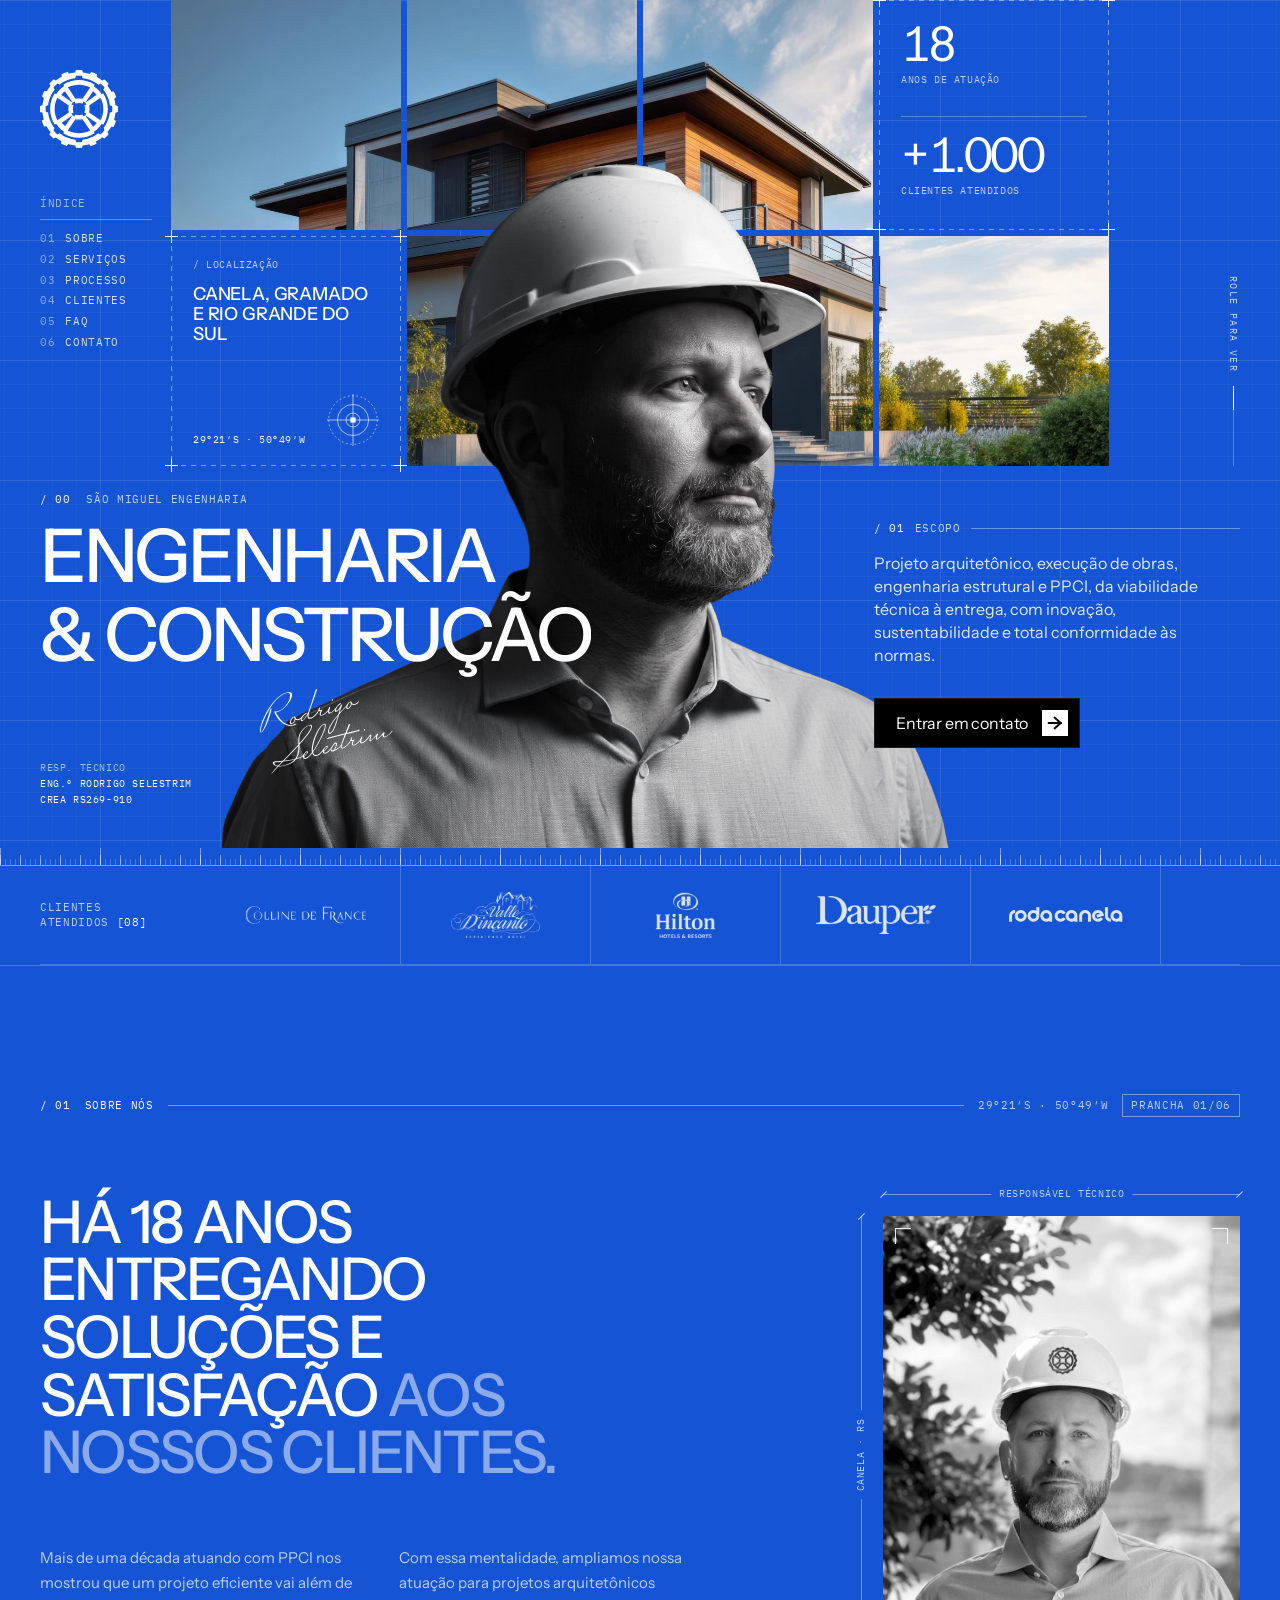
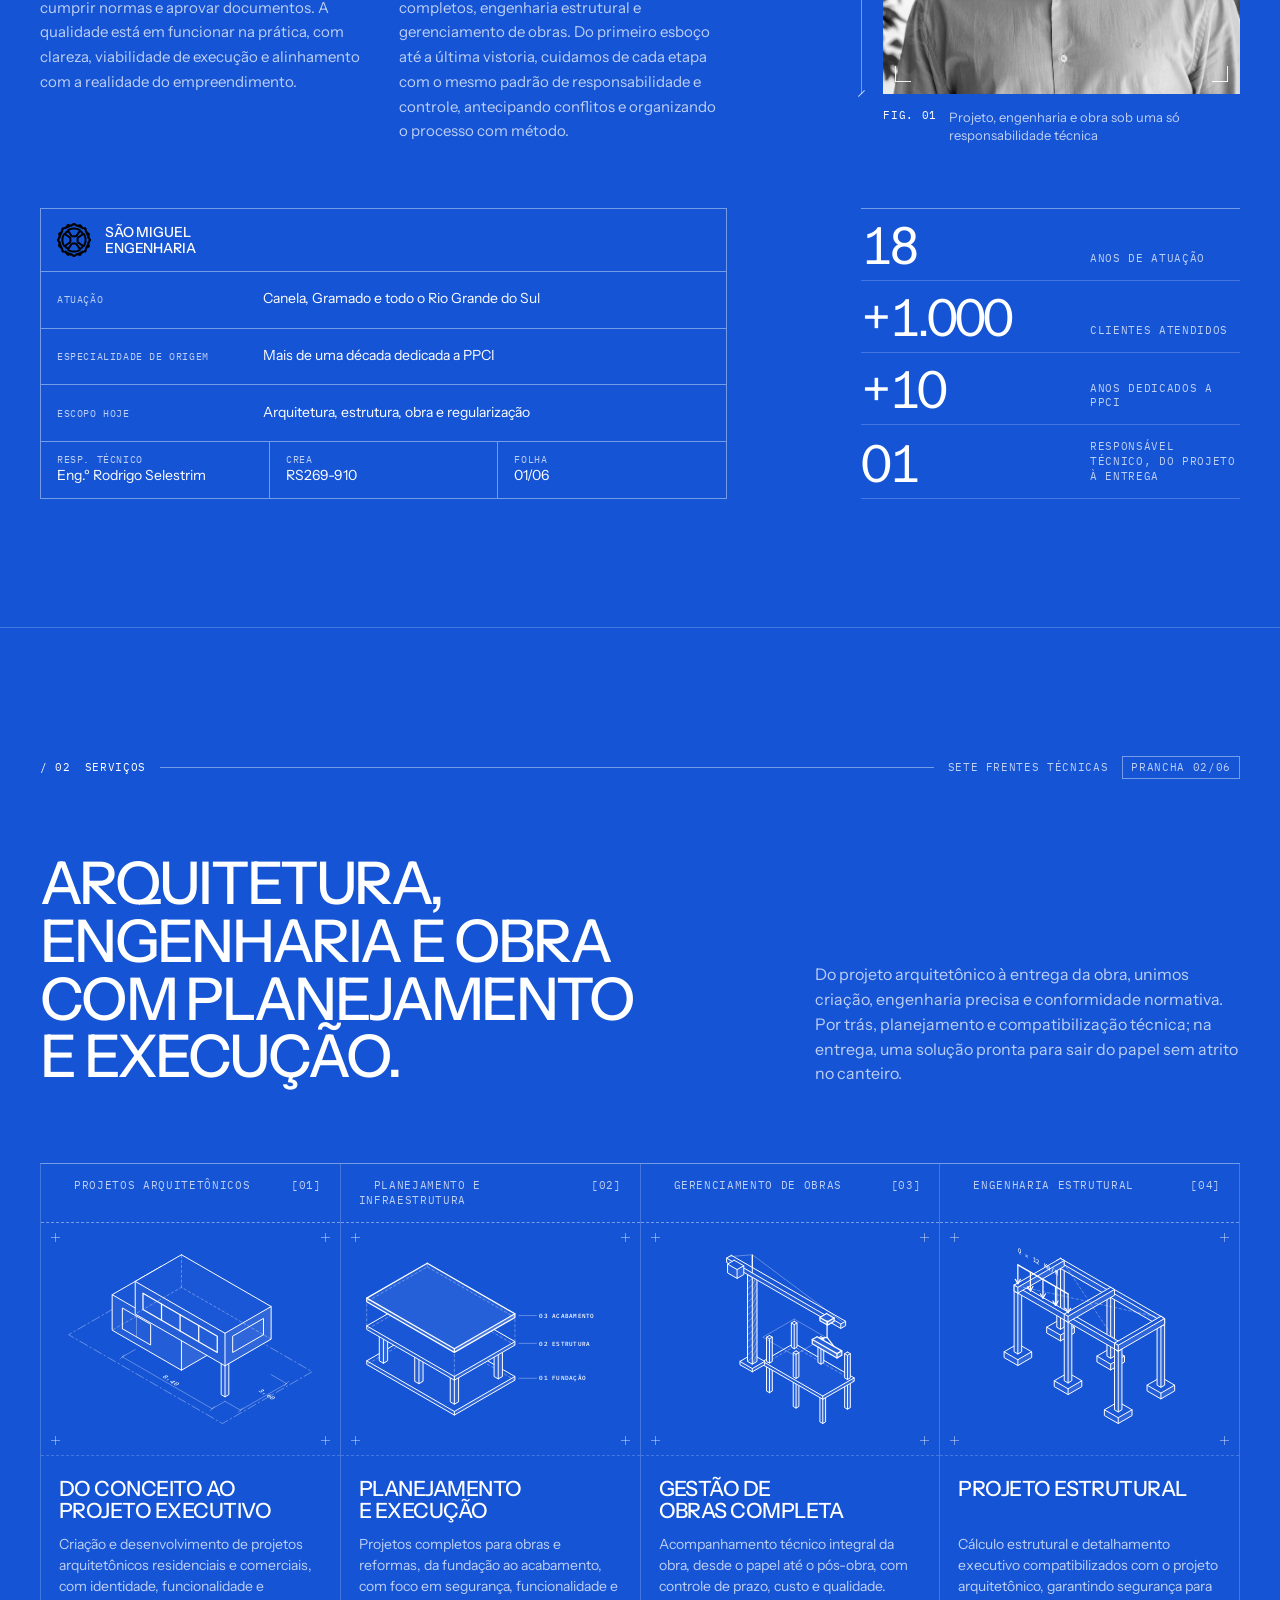
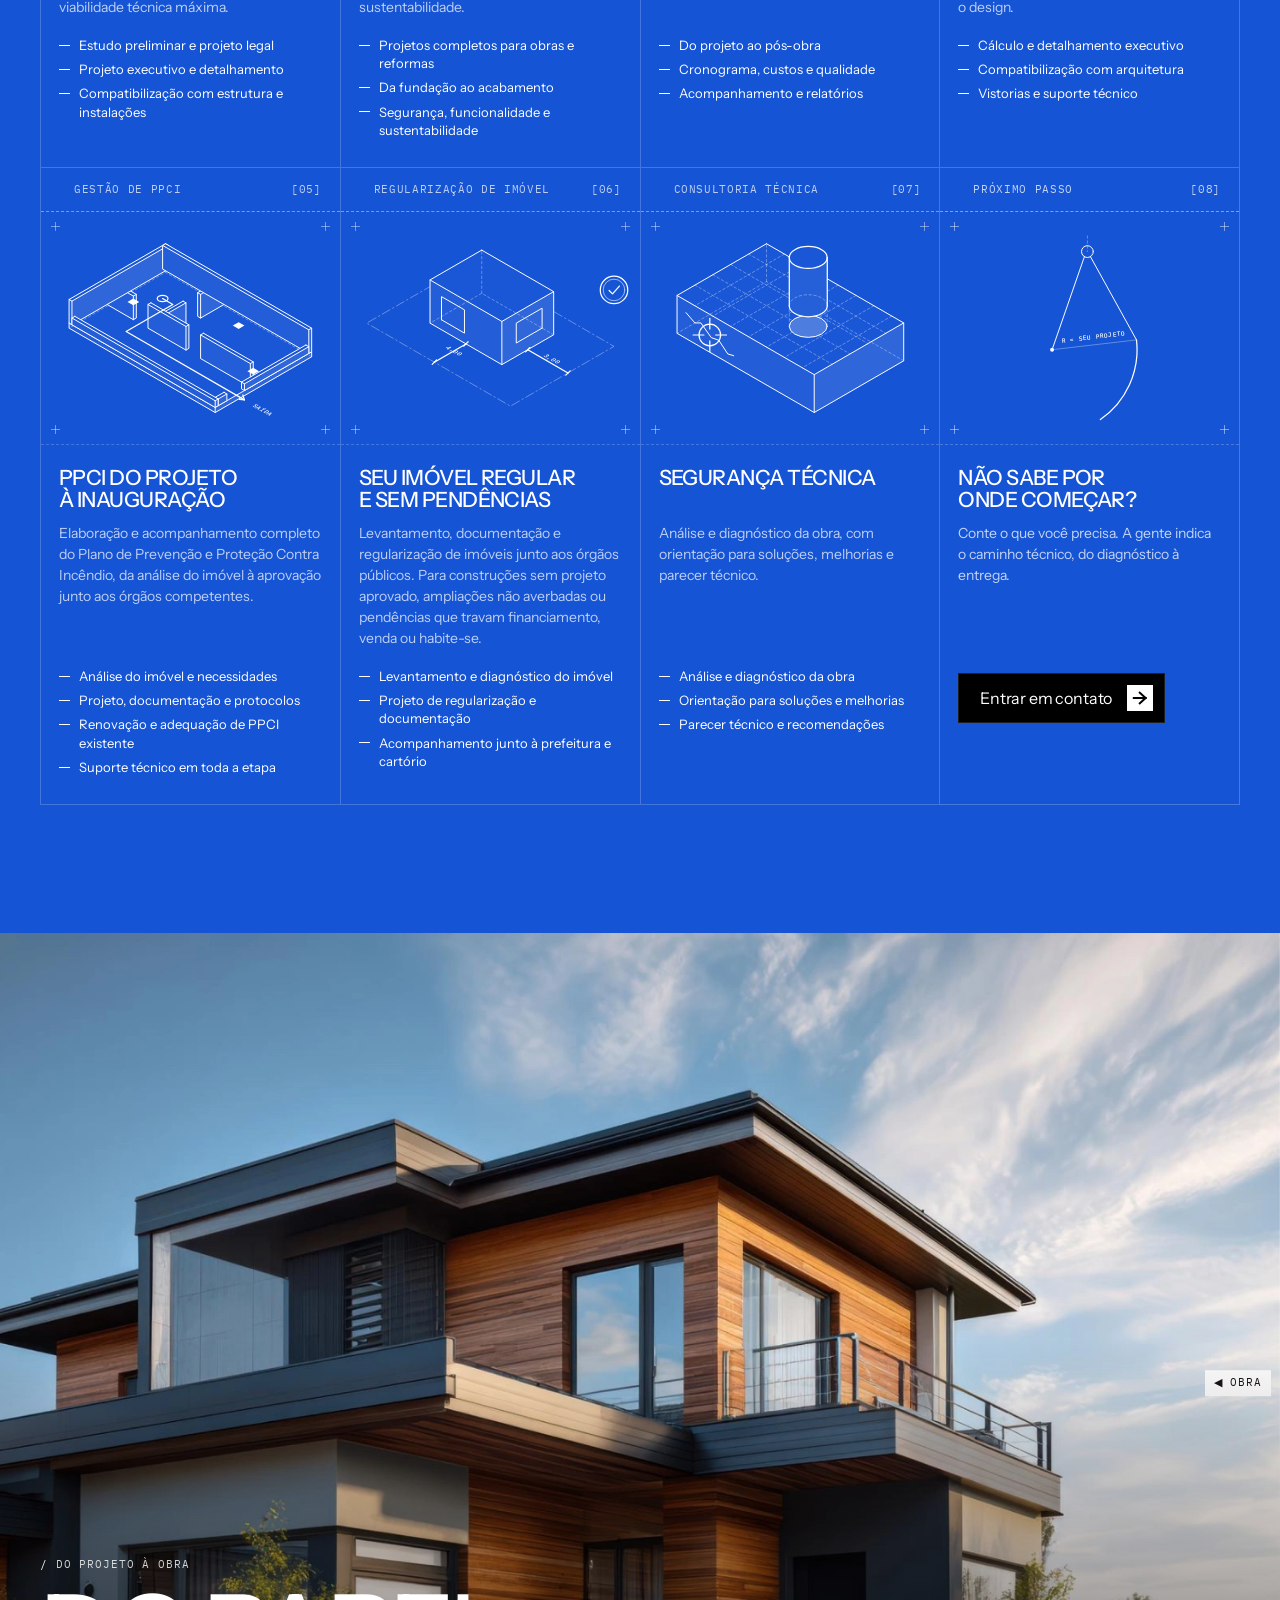
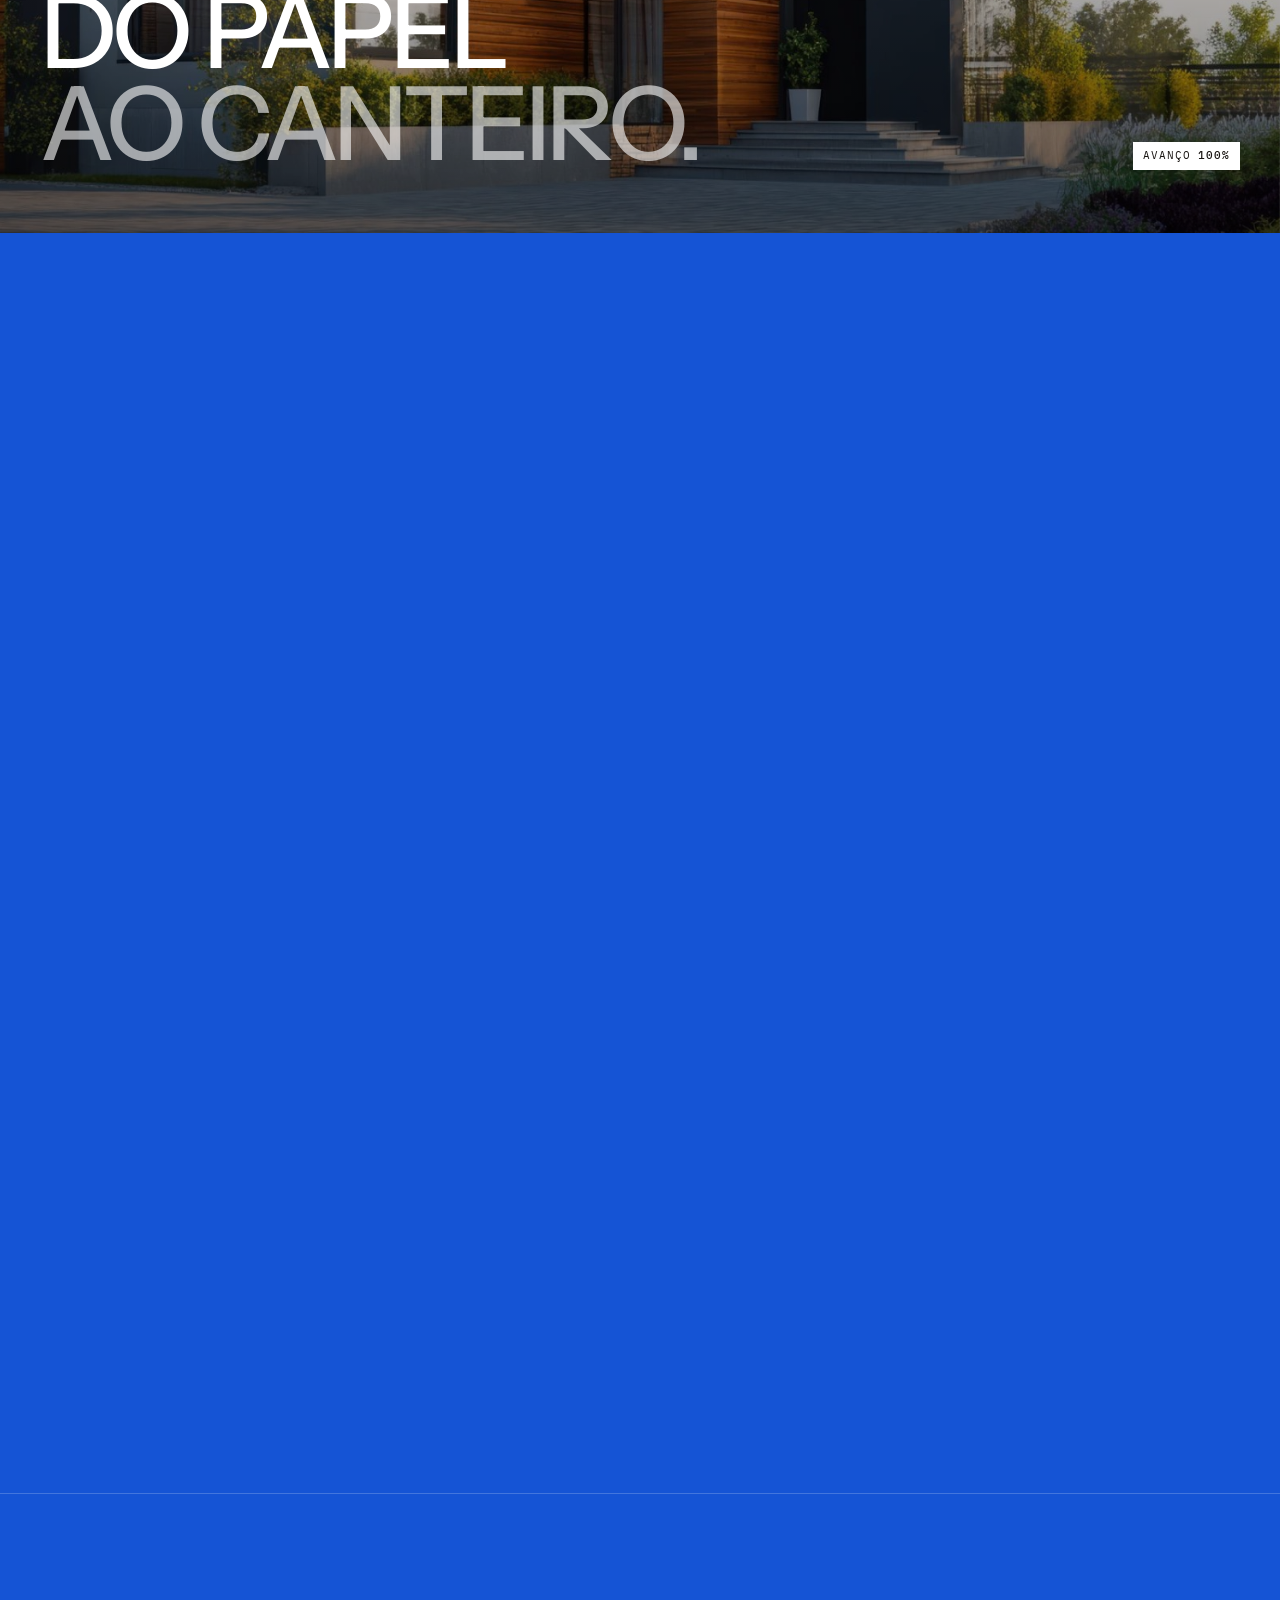
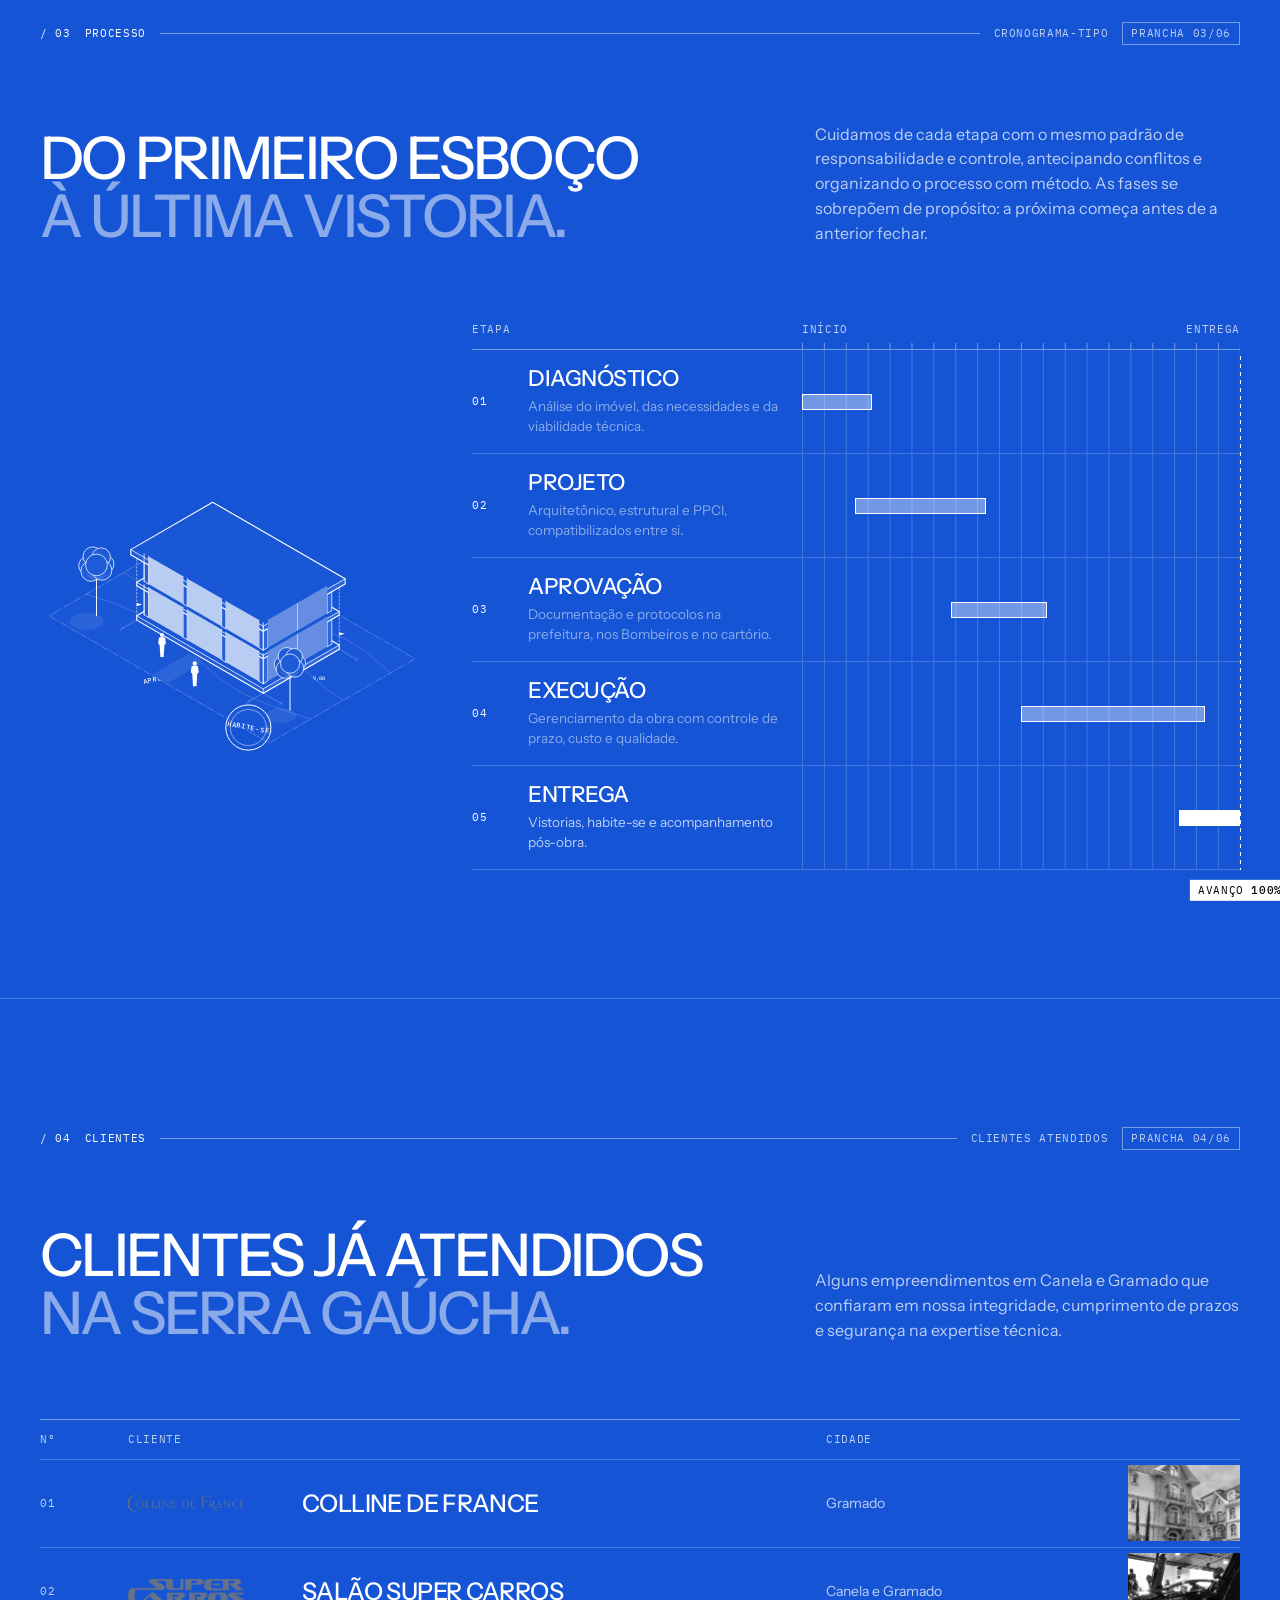
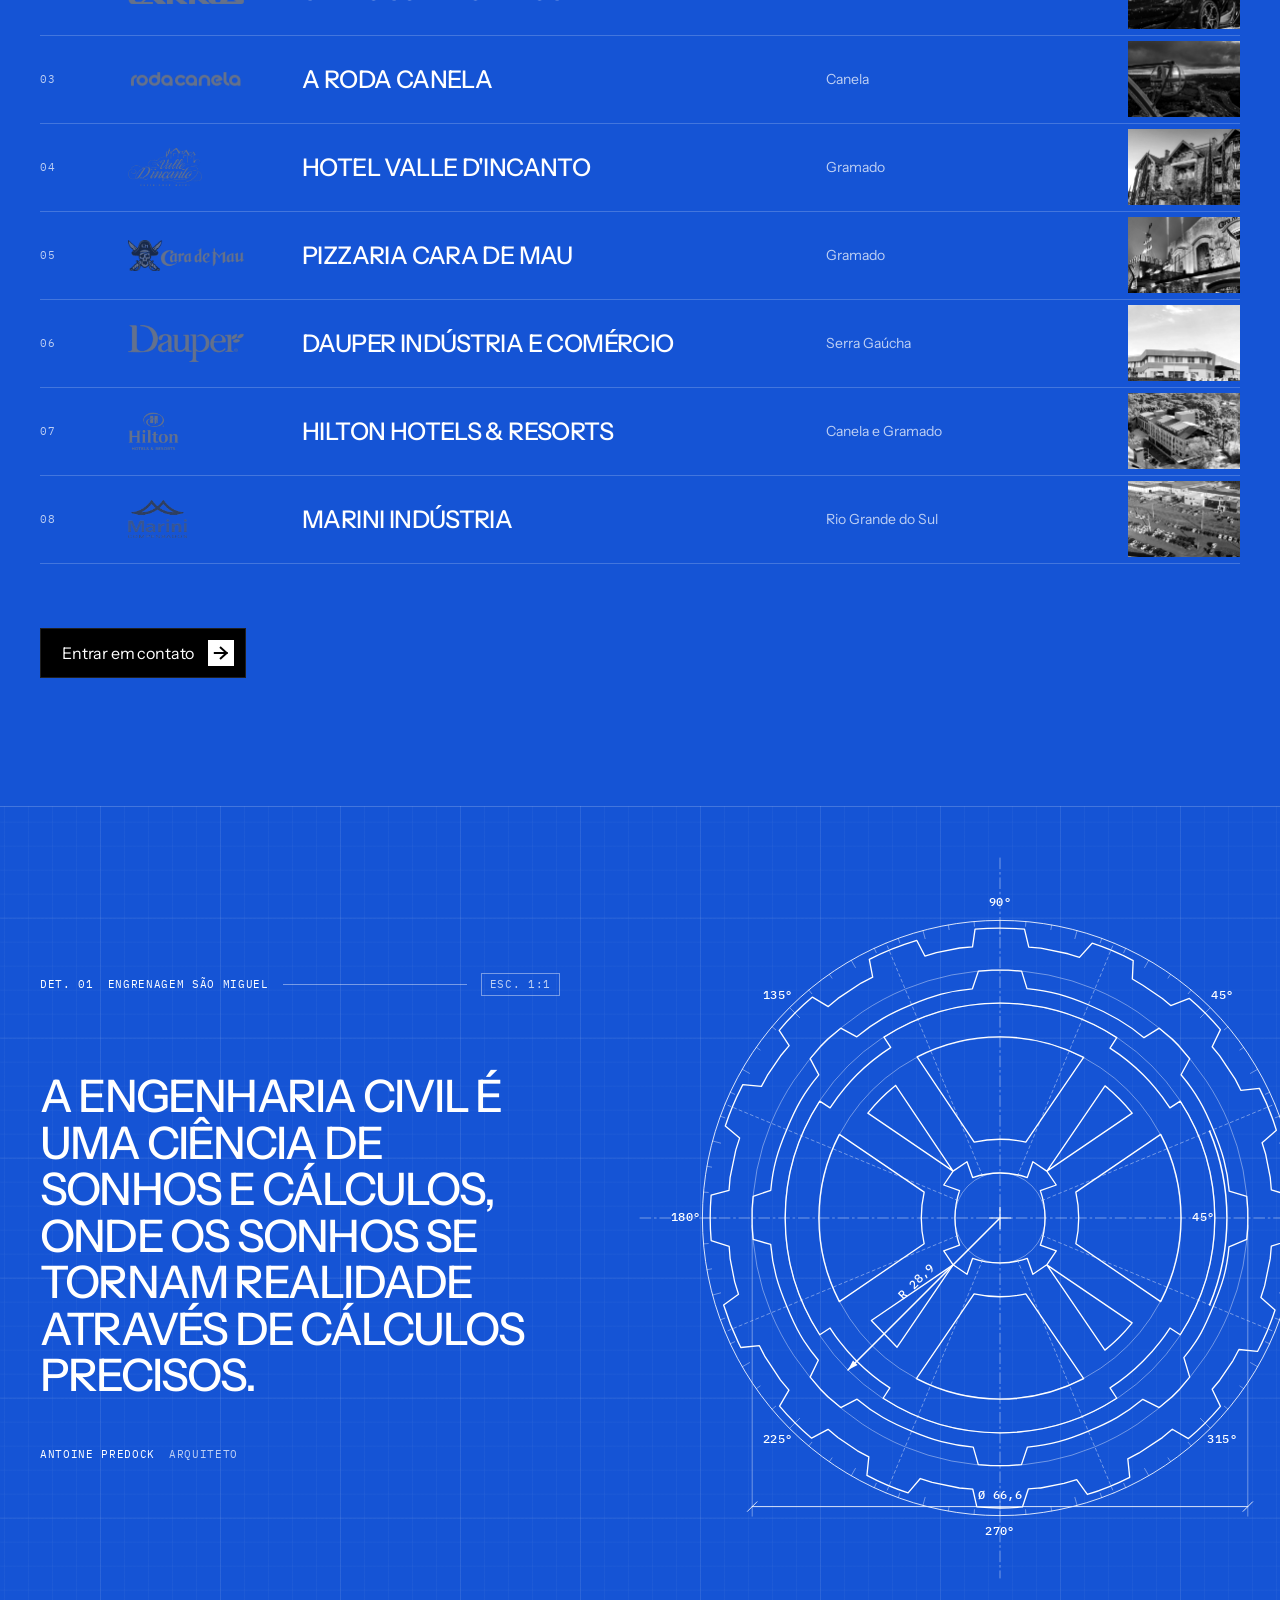
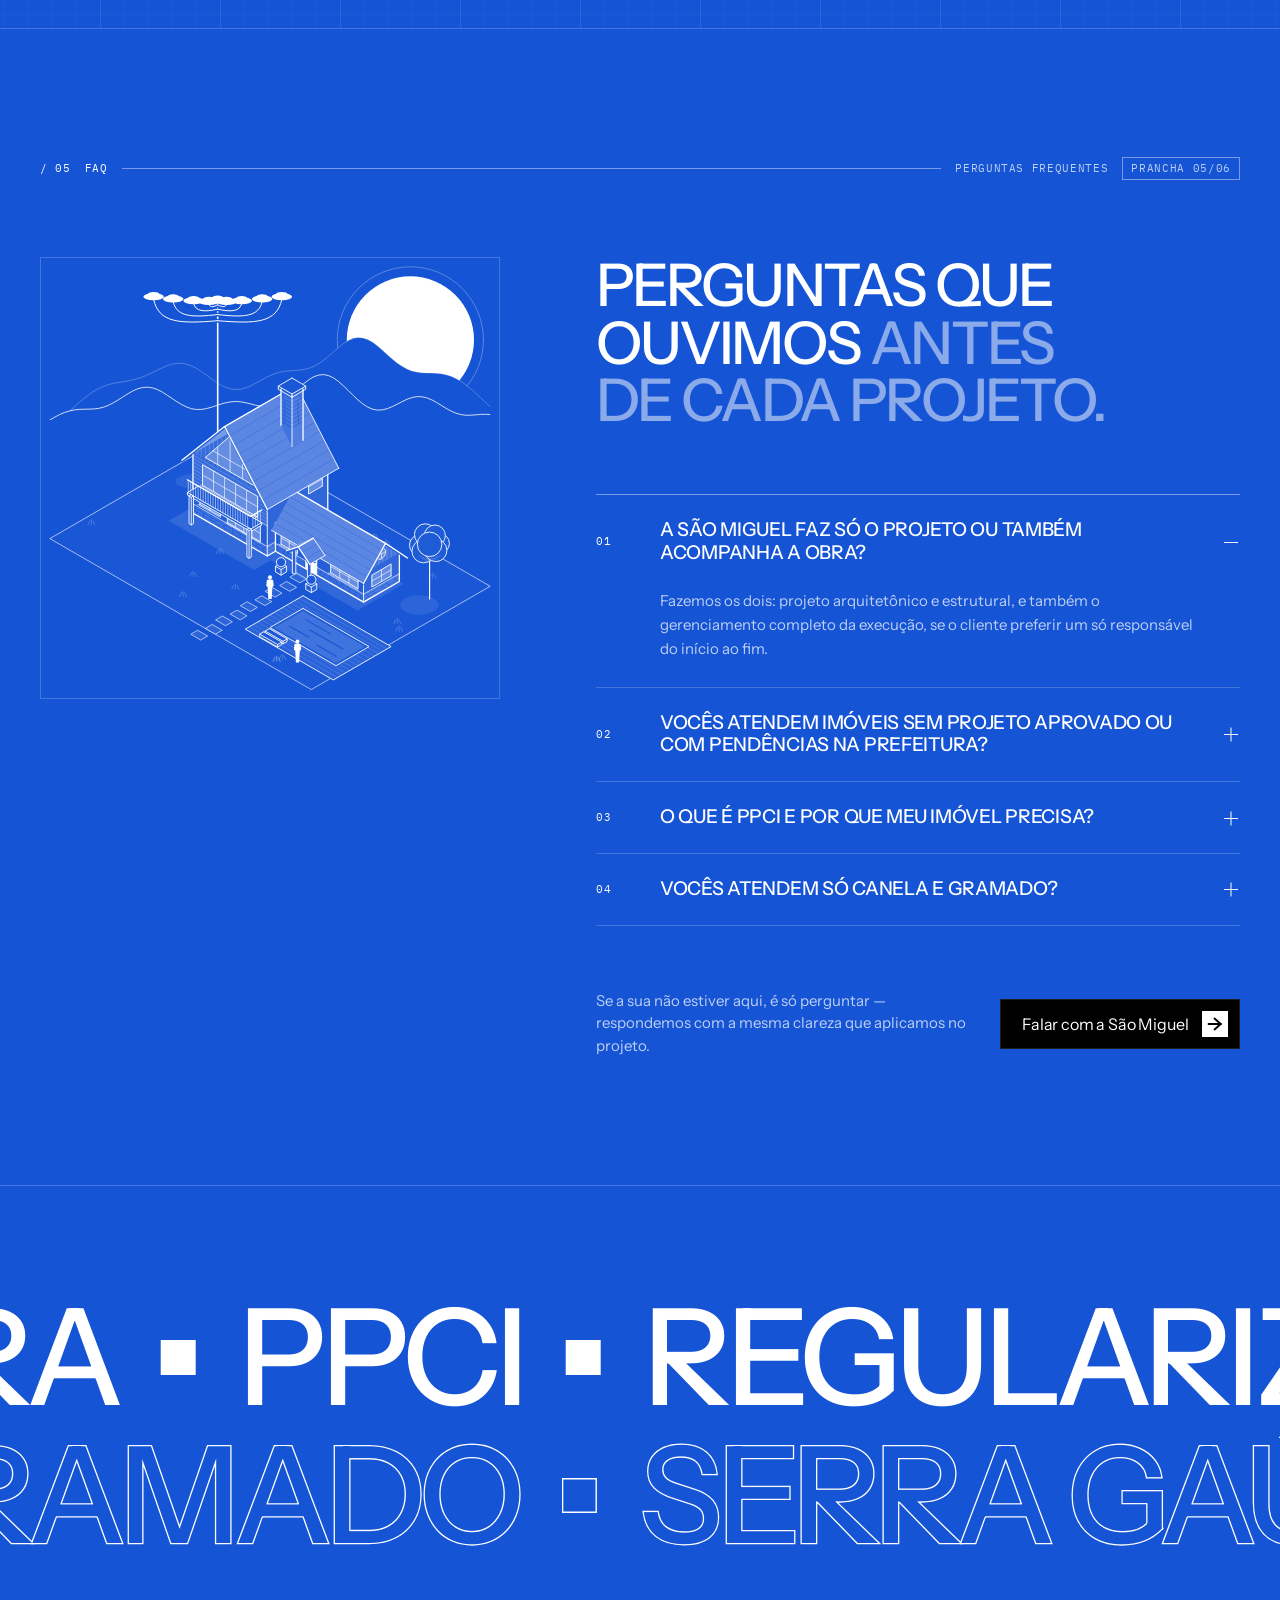
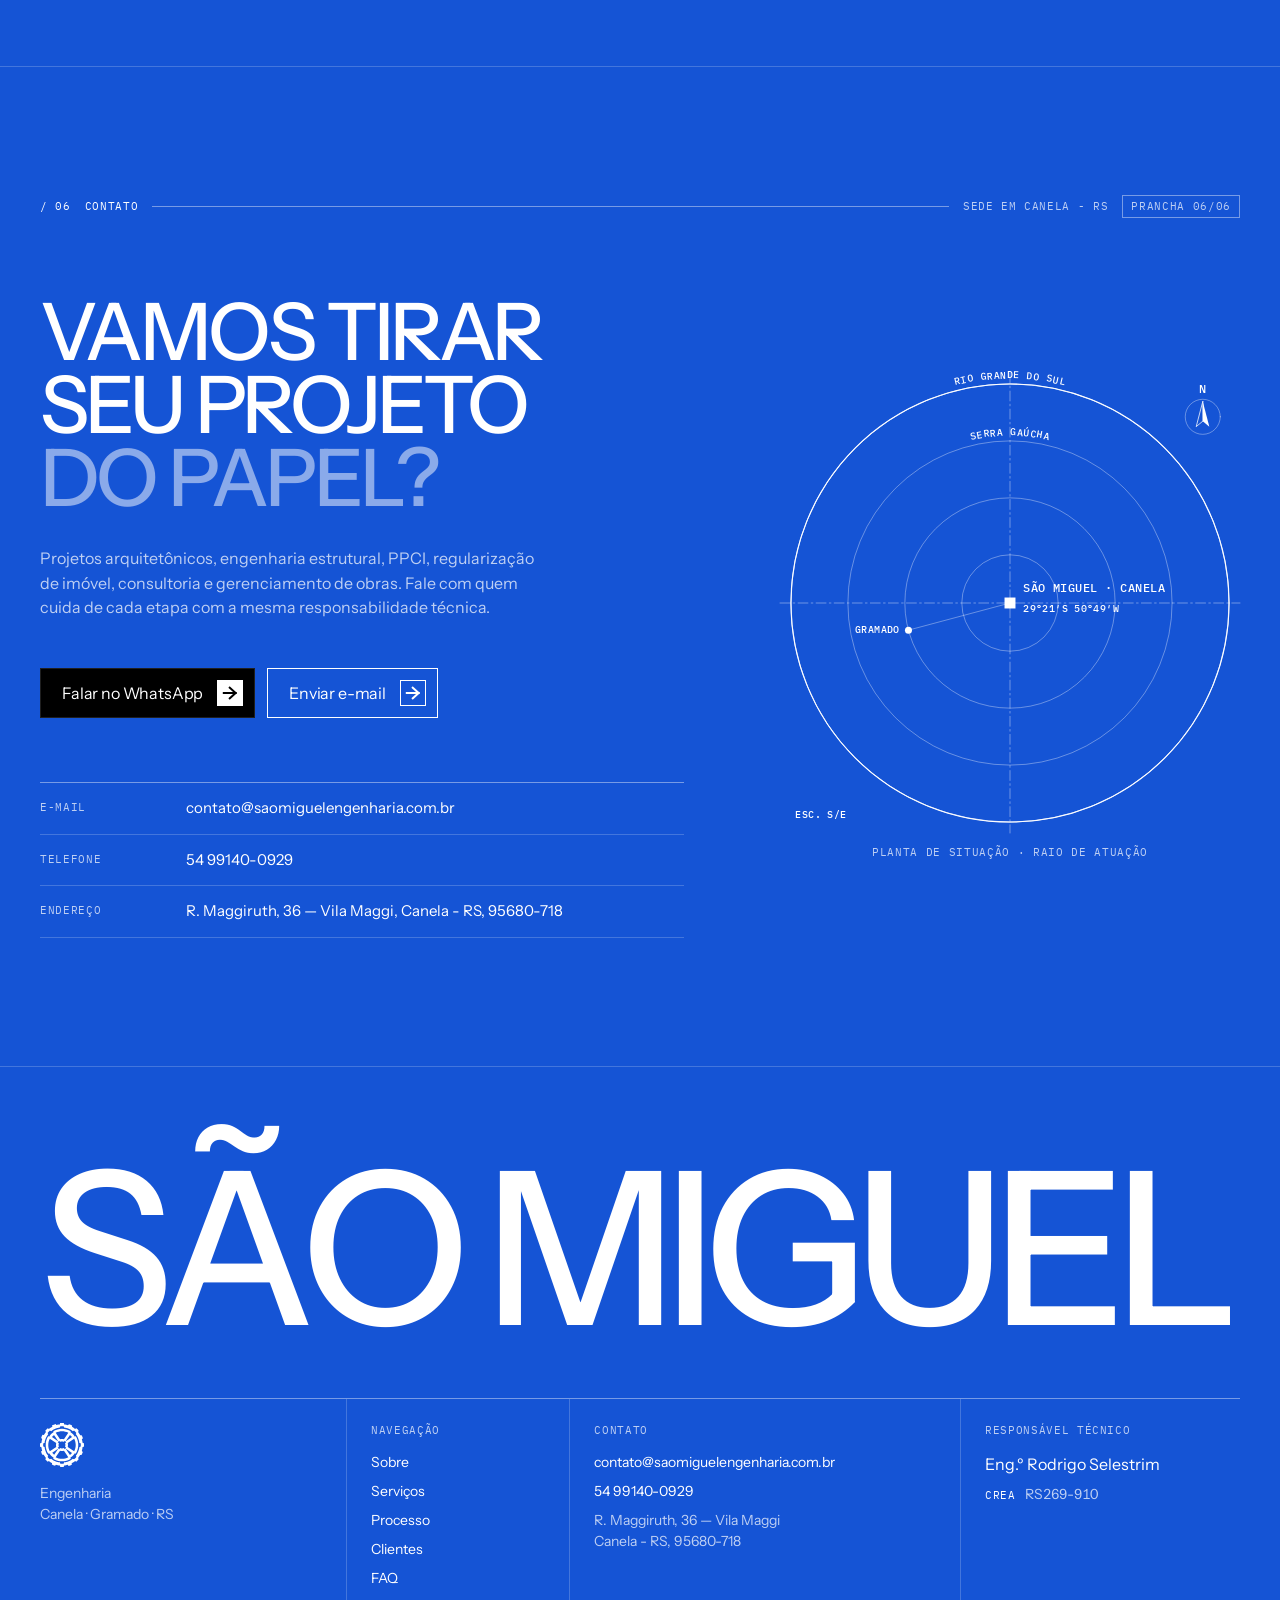
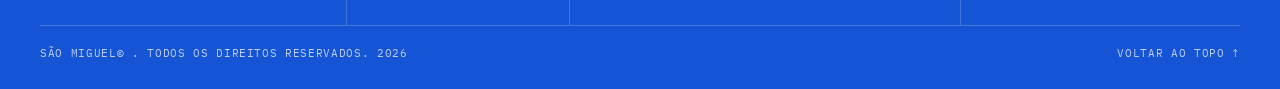
==== commit 3b95ba28: "Clientes sem escopo nem menção a obra Co-Authored-By: Claude Opus 5.5 <noreply@anthropic.com>" ====
--- a/index.html
+++ b/index.html
@@ -41,7 +41,7 @@
   <link rel="preconnect" href="https://fonts.gstatic.com" crossorigin>
   <link rel="stylesheet" href="https://fonts.googleapis.com/css2?family=IBM+Plex+Mono:wght@400;500&family=Instrument+Sans:wght@400;500;700&display=swap">
 
-  <link rel="stylesheet" href="assets/css/style.css?v=78">
+  <link rel="stylesheet" href="assets/css/style.css?v=79">
 </head>
 <body id="topo">
 
@@ -1402,7 +1402,7 @@
           <span class="regua__indice">/ 04</span>
           <span class="regua__rotulo">Clientes</span>
           <span class="regua__linha" aria-hidden="true"></span>
-          <span class="regua__nota">Quadro de obras</span>
+          <span class="regua__nota">Clientes atendidos</span>
           <span class="regua__folha">Prancha 04/06</span>
         </div>
 
@@ -1417,11 +1417,12 @@
           </p>
         </div>
 
-        <!-- Quadro de obras, como a legenda de uma prancha, com a foto de
-             cada obra na ponta da linha. -->
+        <!-- Quadro de clientes, como a legenda de uma prancha, com a foto de
+             cada um na ponta da linha. Sem escopo: a página não detalha o
+             que foi feito em cada cliente. -->
         <div class="obras" data-revelar>
           <p class="obras__cabeca" aria-hidden="true">
-            <span>Nº</span><span>Cliente</span><span></span><span>Cidade</span><span>Escopo</span><span>Obra</span>
+            <span>Nº</span><span>Cliente</span><span></span><span>Cidade</span><span></span>
           </p>
           <ol class="obras__lista">
           <li class="obra">
@@ -1429,72 +1430,64 @@
             <span class="obra__logo"><img src="assets/img/logos_clientes/01_1_5x.webp" alt="" loading="lazy"></span>
             <span class="obra__nome">Colline de France</span>
             <span class="obra__cidade">Gramado</span>
-            <span class="obra__escopo">Hotelaria</span>
             <img class="obra__foto" src="assets/img/fotos_clientes/01_1x.webp" loading="lazy" width="904" height="1024"
-                 alt="Colline de France, hotel em Gramado atendido pela São Miguel Engenharia">
+                 alt="Colline de France, em Gramado">
           </li>
           <li class="obra">
             <span class="obra__indice">02</span>
             <span class="obra__logo"><img src="assets/img/logos_clientes/02_1_5x.webp" alt="" loading="lazy"></span>
             <span class="obra__nome">Salão Super Carros</span>
             <span class="obra__cidade">Canela e Gramado</span>
-            <span class="obra__escopo">Projeto comercial</span>
             <img class="obra__foto" src="assets/img/fotos_clientes/02_1x.webp" loading="lazy" width="904" height="1024"
-                 alt="Salão Super Carros, projeto comercial em Canela e Gramado">
+                 alt="Salão Super Carros, em Canela e Gramado">
           </li>
           <li class="obra">
             <span class="obra__indice">03</span>
             <span class="obra__logo"><img src="assets/img/logos_clientes/03_1_5x.webp" alt="" loading="lazy"></span>
             <span class="obra__nome">A Roda Canela</span>
             <span class="obra__cidade">Canela</span>
-            <span class="obra__escopo">Projeto estrutural e engenharia</span>
             <img class="obra__foto" src="assets/img/fotos_clientes/03_1x.webp" loading="lazy" width="904" height="1024"
-                 alt="A Roda Canela, projeto estrutural e engenharia em Canela, Serra Gaúcha">
+                 alt="A Roda Canela, em Canela">
           </li>
           <li class="obra">
             <span class="obra__indice">04</span>
             <span class="obra__logo"><img src="assets/img/logos_clientes/04_1_5x.webp" alt="" loading="lazy"></span>
             <span class="obra__nome">Hotel Valle D'Incanto</span>
             <span class="obra__cidade">Gramado</span>
-            <span class="obra__escopo">Hotelaria · PPCI e engenharia</span>
             <img class="obra__foto" src="assets/img/fotos_clientes/04_1x.webp" loading="lazy" width="904" height="1024"
-                 alt="Hotel Valle D'Incanto, hotelaria em Gramado com PPCI e engenharia São Miguel">
+                 alt="Hotel Valle D'Incanto, em Gramado">
           </li>
           <li class="obra">
             <span class="obra__indice">05</span>
             <span class="obra__logo"><img src="assets/img/logos_clientes/05_1_5x.webp" alt="" loading="lazy"></span>
             <span class="obra__nome">Pizzaria Cara de Mau</span>
             <span class="obra__cidade">Gramado</span>
-            <span class="obra__escopo">Projeto comercial e PPCI</span>
             <img class="obra__foto" src="assets/img/fotos_clientes/05_1x.webp" loading="lazy" width="904" height="1024"
-                 alt="Pizzaria Cara de Mau, projeto comercial e PPCI em Gramado">
+                 alt="Pizzaria Cara de Mau, em Gramado">
           </li>
           <li class="obra">
             <span class="obra__indice">06</span>
             <span class="obra__logo"><img src="assets/img/logos_clientes/06_1_5x.webp" alt="" loading="lazy"></span>
             <span class="obra__nome">Dauper Indústria e Comércio</span>
             <span class="obra__cidade">Serra Gaúcha</span>
-            <span class="obra__escopo">Projeto industrial</span>
             <img class="obra__foto" src="assets/img/fotos_clientes/06_1x.webp" loading="lazy" width="904" height="1024"
-                 alt="Dauper Indústria e Comércio, projeto industrial na Serra Gaúcha">
+                 alt="Dauper Indústria e Comércio, na Serra Gaúcha">
           </li>
           <li class="obra">
             <span class="obra__indice">07</span>
             <span class="obra__logo"><img src="assets/img/logos_clientes/07_1_5x.webp" alt="" loading="lazy"></span>
             <span class="obra__nome">Hilton Hotels &amp; Resorts</span>
             <span class="obra__cidade">Canela e Gramado</span>
-            <span class="obra__escopo">Empreendimento hoteleiro</span>
             <img class="obra__foto" src="assets/img/fotos_clientes/07_1x.webp" loading="lazy" width="904" height="1024"
-                 alt="Hilton Hotels &amp; Resorts, empreendimento hoteleiro em Canela e Gramado">
+                 alt="Hilton Hotels &amp; Resorts, em Canela e Gramado">
           </li>
           <li class="obra">
             <span class="obra__indice">08</span>
             <span class="obra__logo"><img src="assets/img/logos_clientes/08_1_5x.webp" alt="" loading="lazy"></span>
             <span class="obra__nome">Marini Indústria</span>
             <span class="obra__cidade">Rio Grande do Sul</span>
-            <span class="obra__escopo">Engenharia estrutural</span>
             <img class="obra__foto" src="assets/img/fotos_clientes/08_1x.webp" loading="lazy" width="904" height="1024"
-                 alt="Marini Indústria, parque industrial com engenharia estrutural no Rio Grande do Sul">
+                 alt="Marini Indústria, no Rio Grande do Sul">
           </li>
           </ol>
         </div>
--- a/assets/css/style.css
+++ b/assets/css/style.css
@@ -2035,7 +2035,7 @@
 .obras__cabeca,
 .obra {
   display: grid;
-  grid-template-columns: 64px 150px minmax(0, 1.5fr) minmax(0, 0.8fr) minmax(0, 1.2fr) 112px;
+  grid-template-columns: 64px 150px minmax(0, 1.8fr) minmax(0, 1fr) 112px;
   gap: 0 var(--e-3);
   align-items: center;
 }
@@ -2074,8 +2074,7 @@
   transition: translate 0.45s var(--curva-entrada), color 0.3s;
 }
 
-.obra__cidade,
-.obra__escopo {
+.obra__cidade {
   font-size: 14px;
   line-height: 1.4;
   color: var(--tema-tinta-suave);
@@ -2871,7 +2870,7 @@
 
   .obras__cabeca,
   .obra {
-    grid-template-columns: 48px minmax(0, 1.4fr) minmax(0, 0.8fr) minmax(0, 1.2fr) 96px;
+    grid-template-columns: 48px minmax(0, 1.6fr) minmax(0, 1fr) 96px;
   }
 
   .obra__foto {
@@ -3027,8 +3026,7 @@
     grid-template-columns: 32px minmax(0, 1fr) 72px;
     grid-template-areas:
       "indice nome foto"
-      "indice cidade foto"
-      "indice escopo foto";
+      "indice cidade foto";
     gap: 2px 14px;
     padding-block: 16px;
     align-items: start;
@@ -3037,7 +3035,6 @@
   .obra__indice { grid-area: indice; padding-top: 4px; }
   .obra__nome   { grid-area: nome; }
   .obra__cidade { grid-area: cidade; }
-  .obra__escopo { grid-area: escopo; }
 
   .obra__foto {
     grid-area: foto;
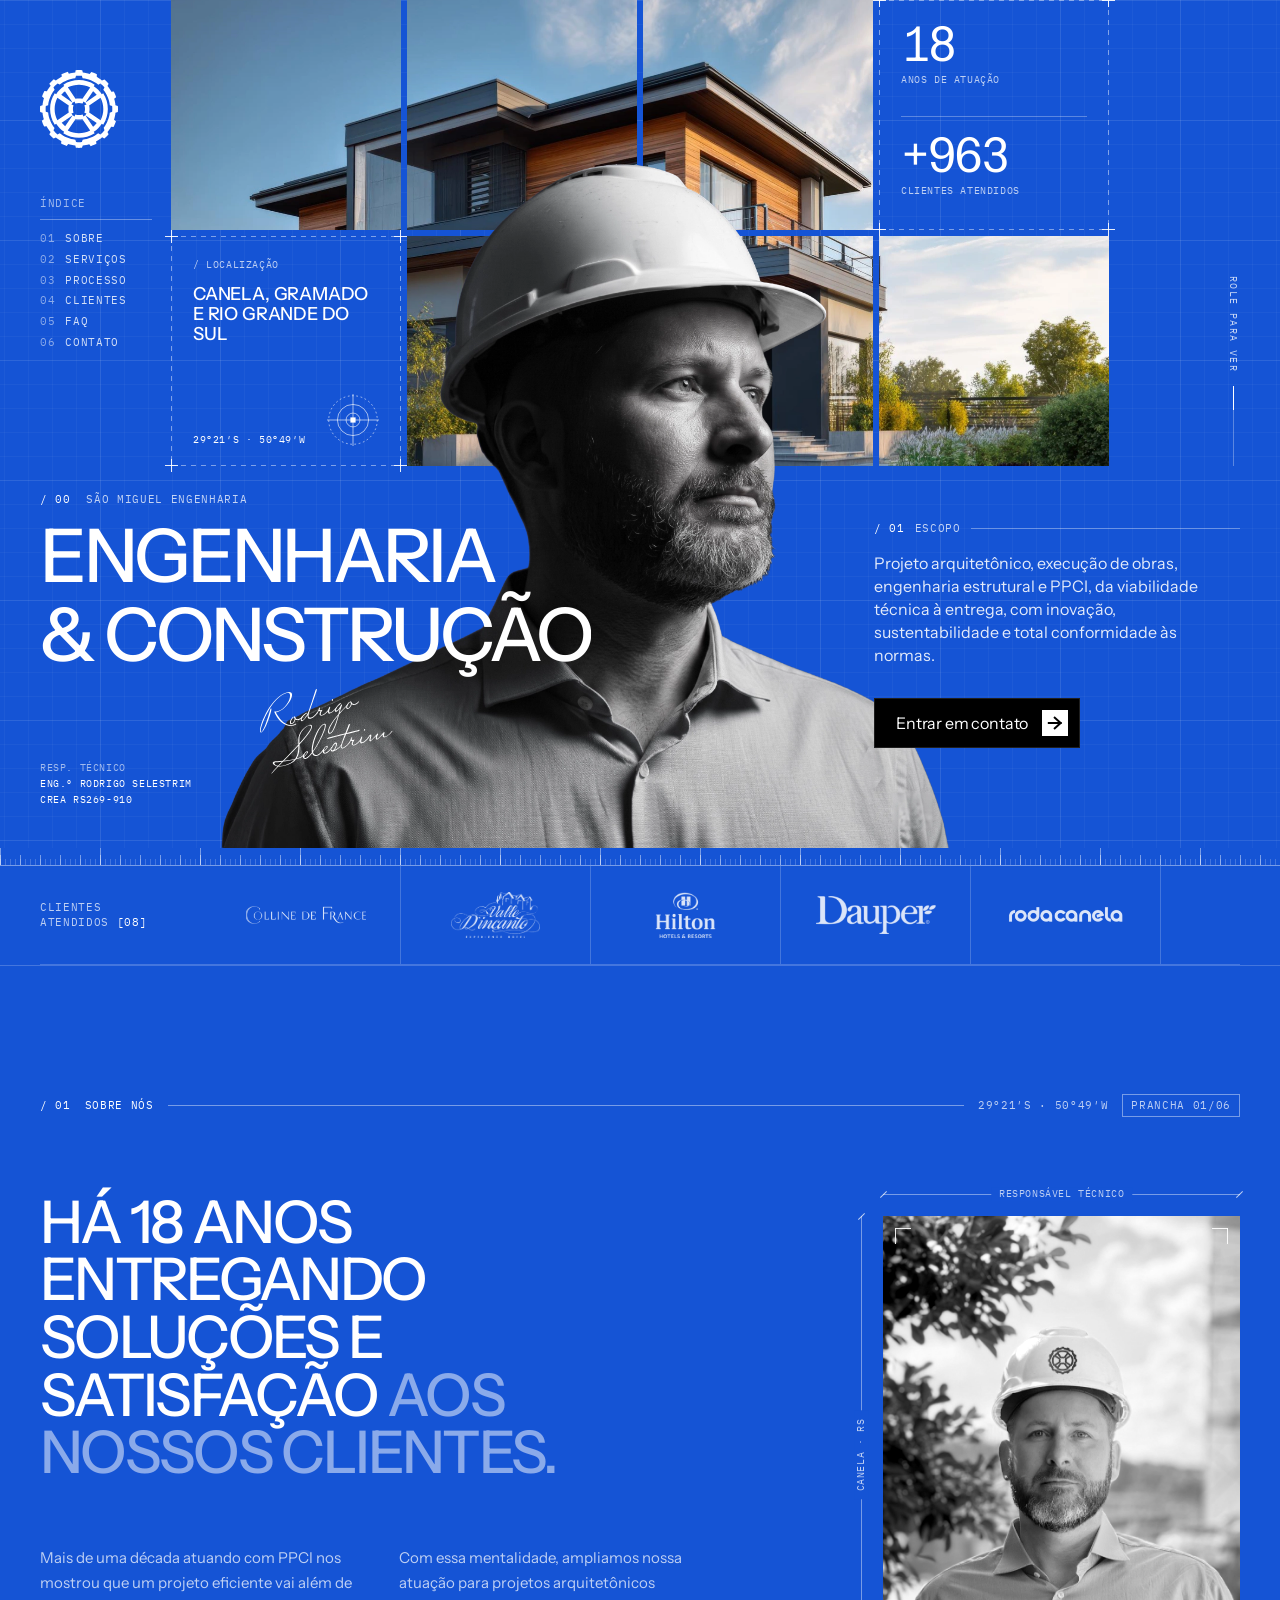
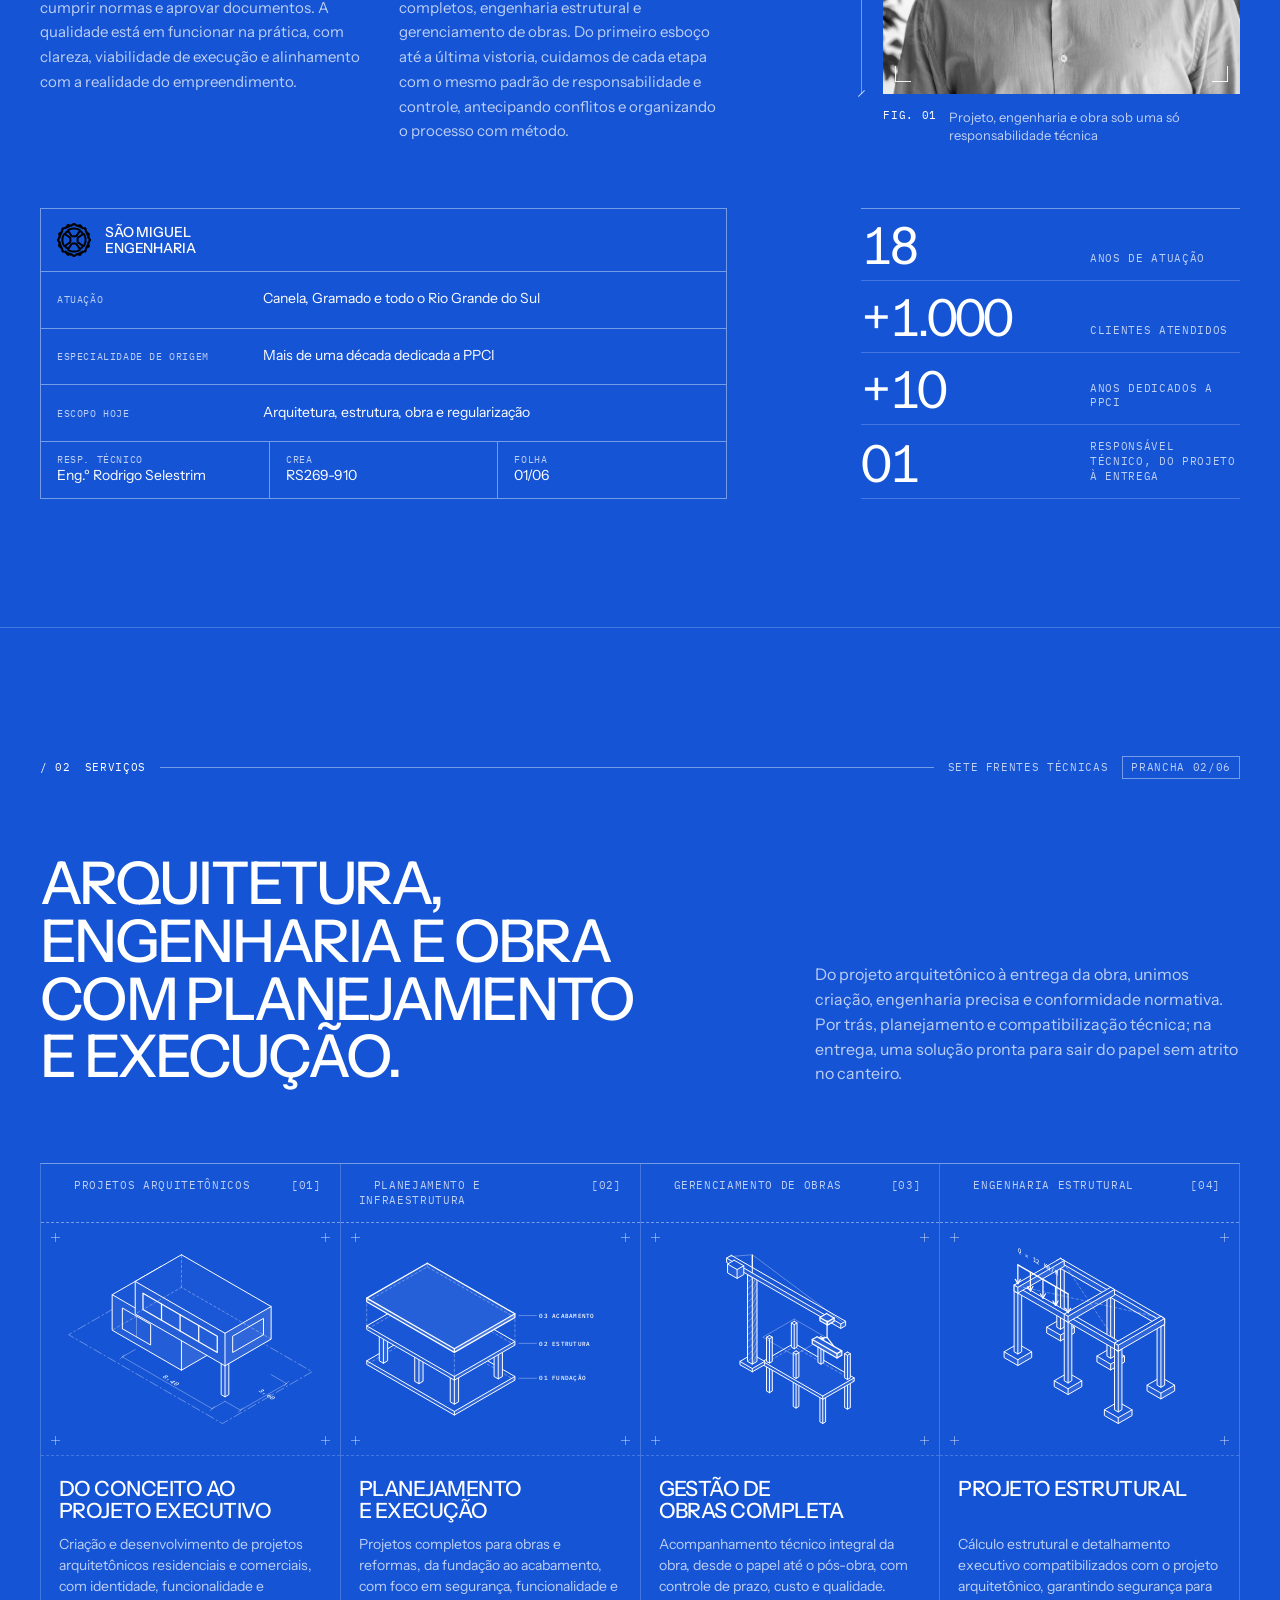
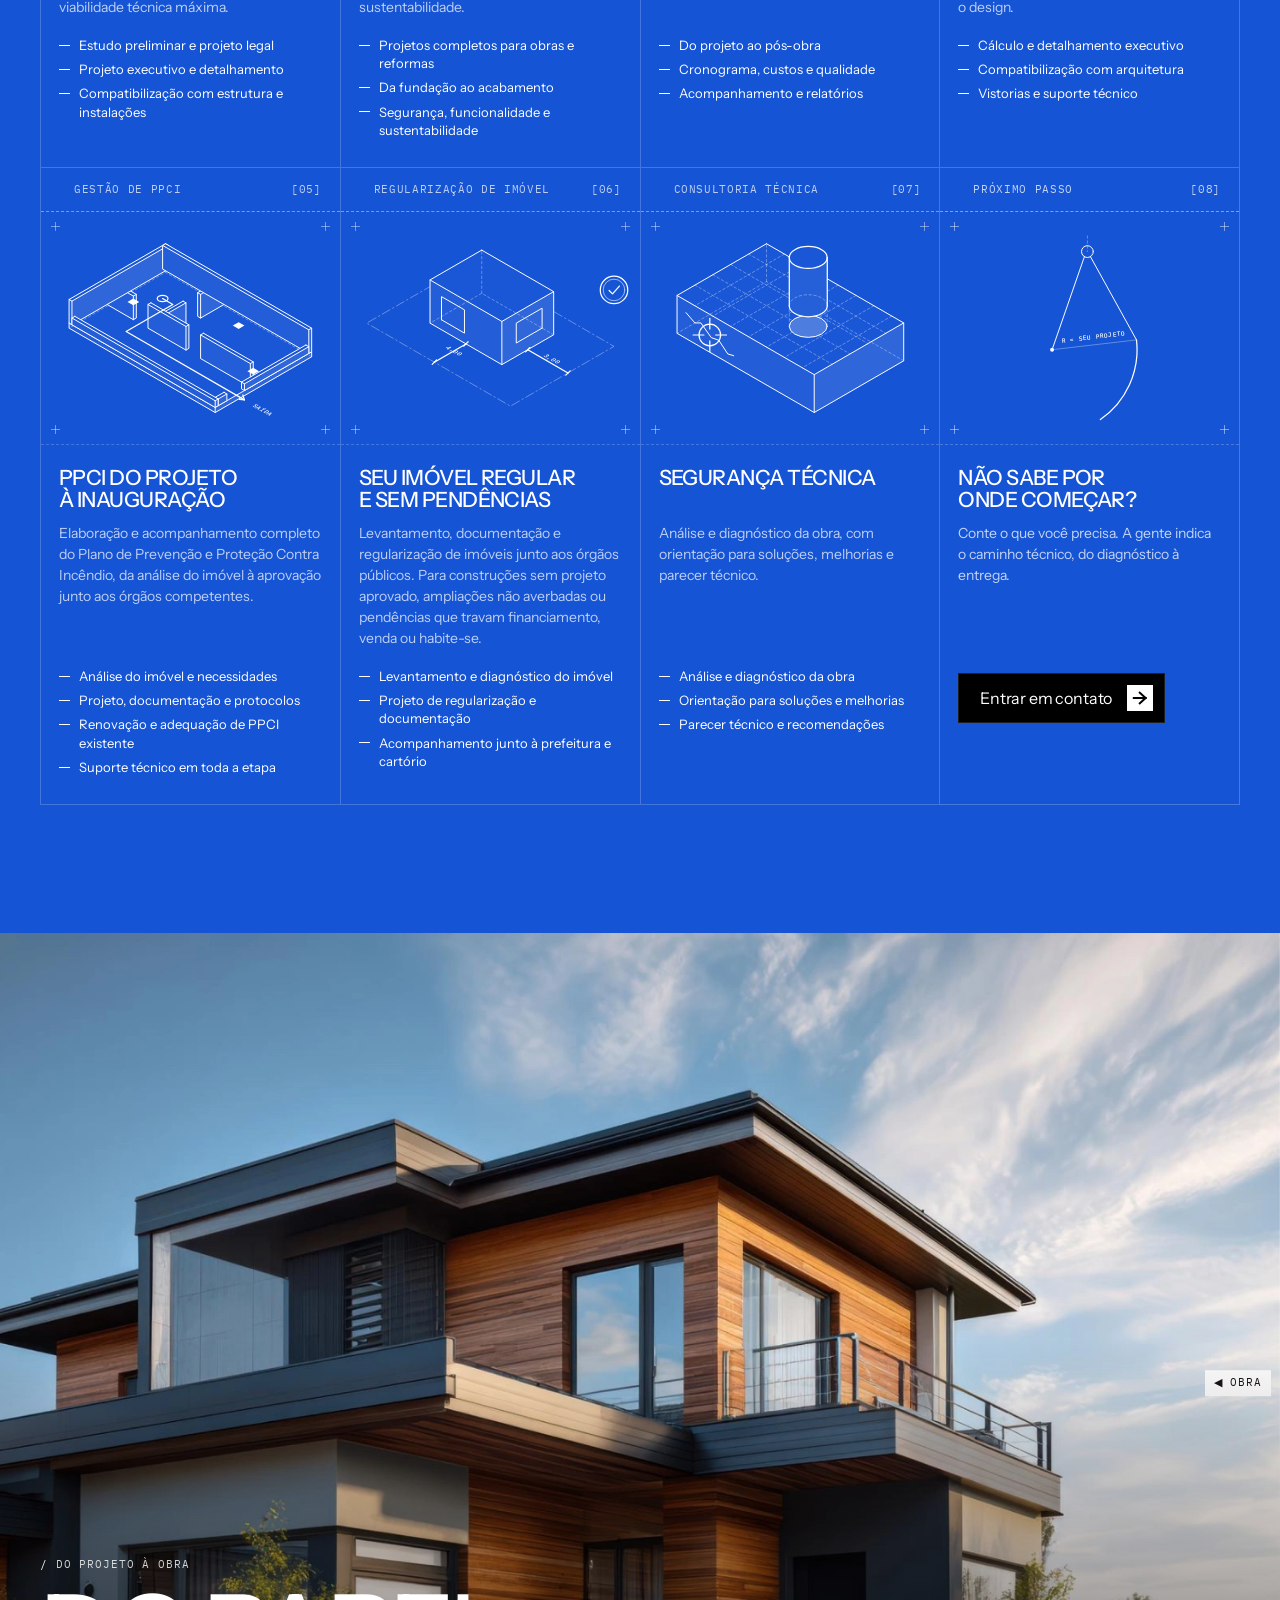
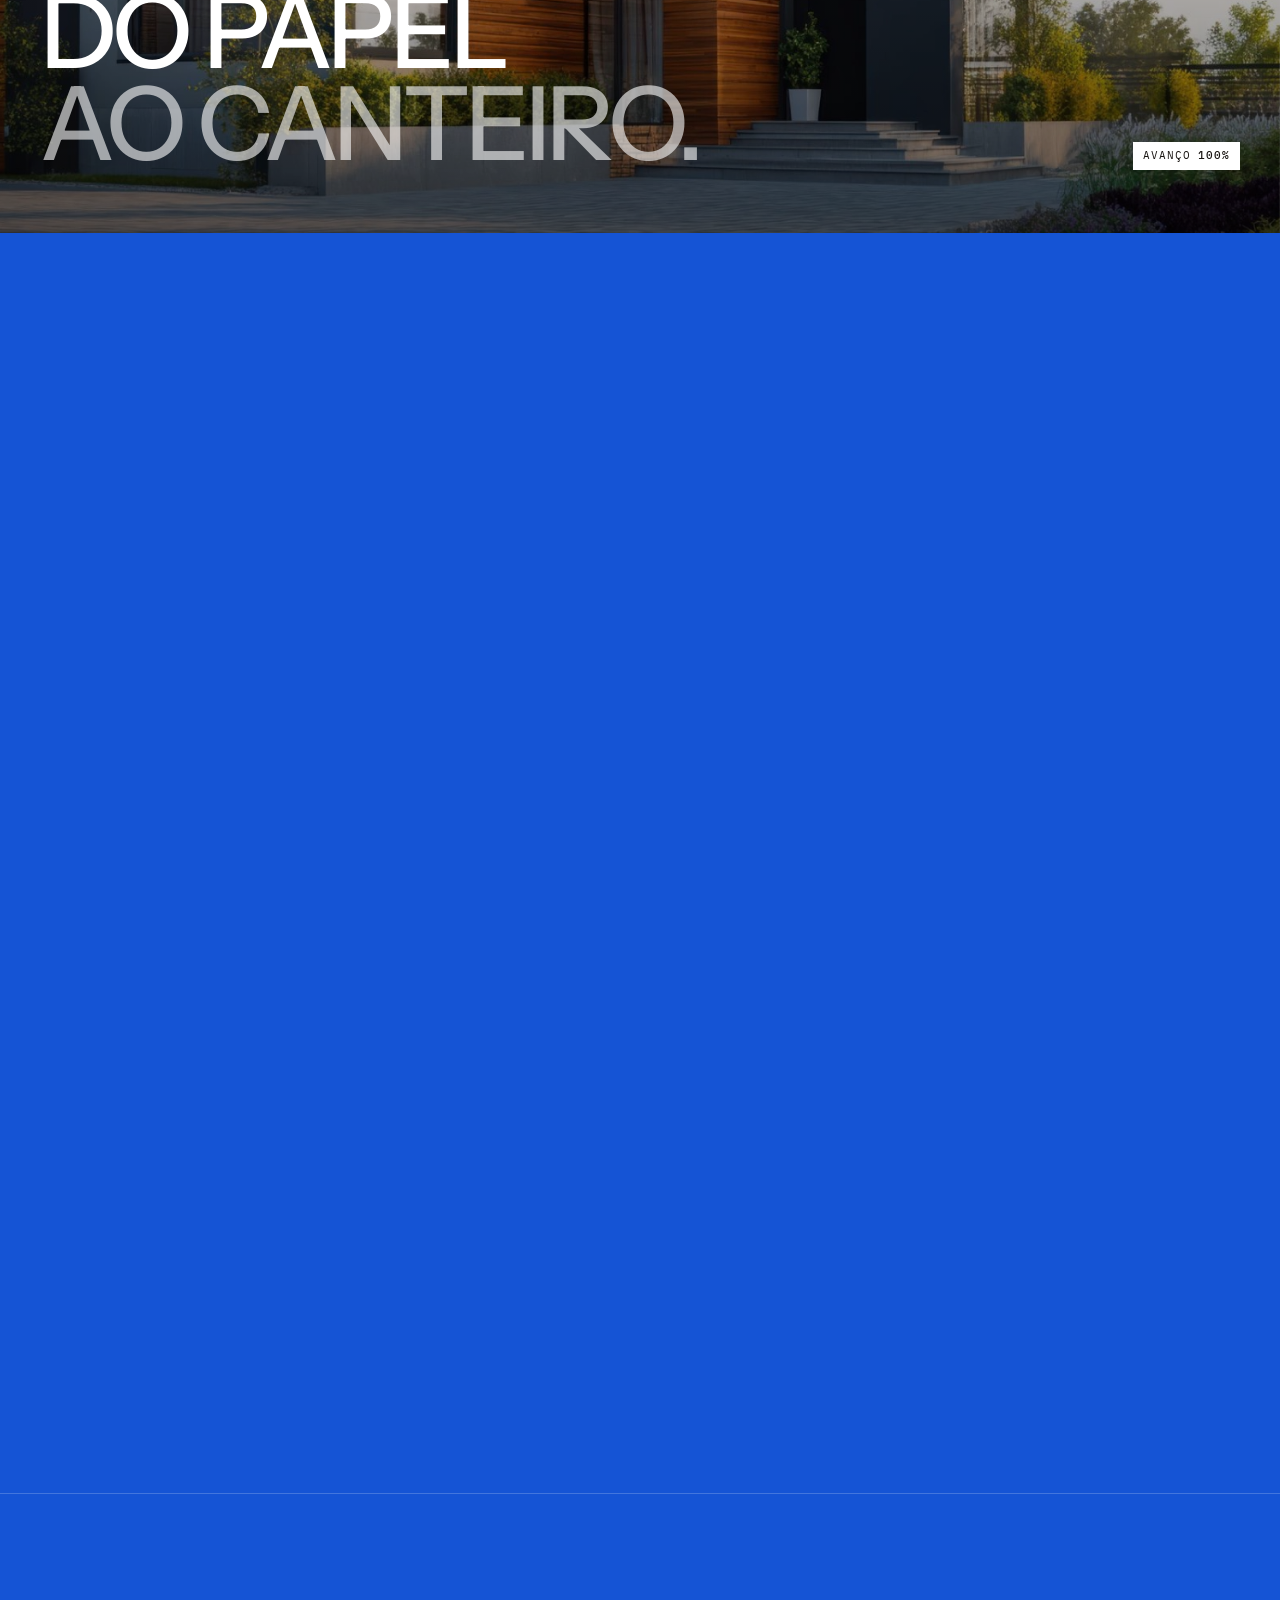
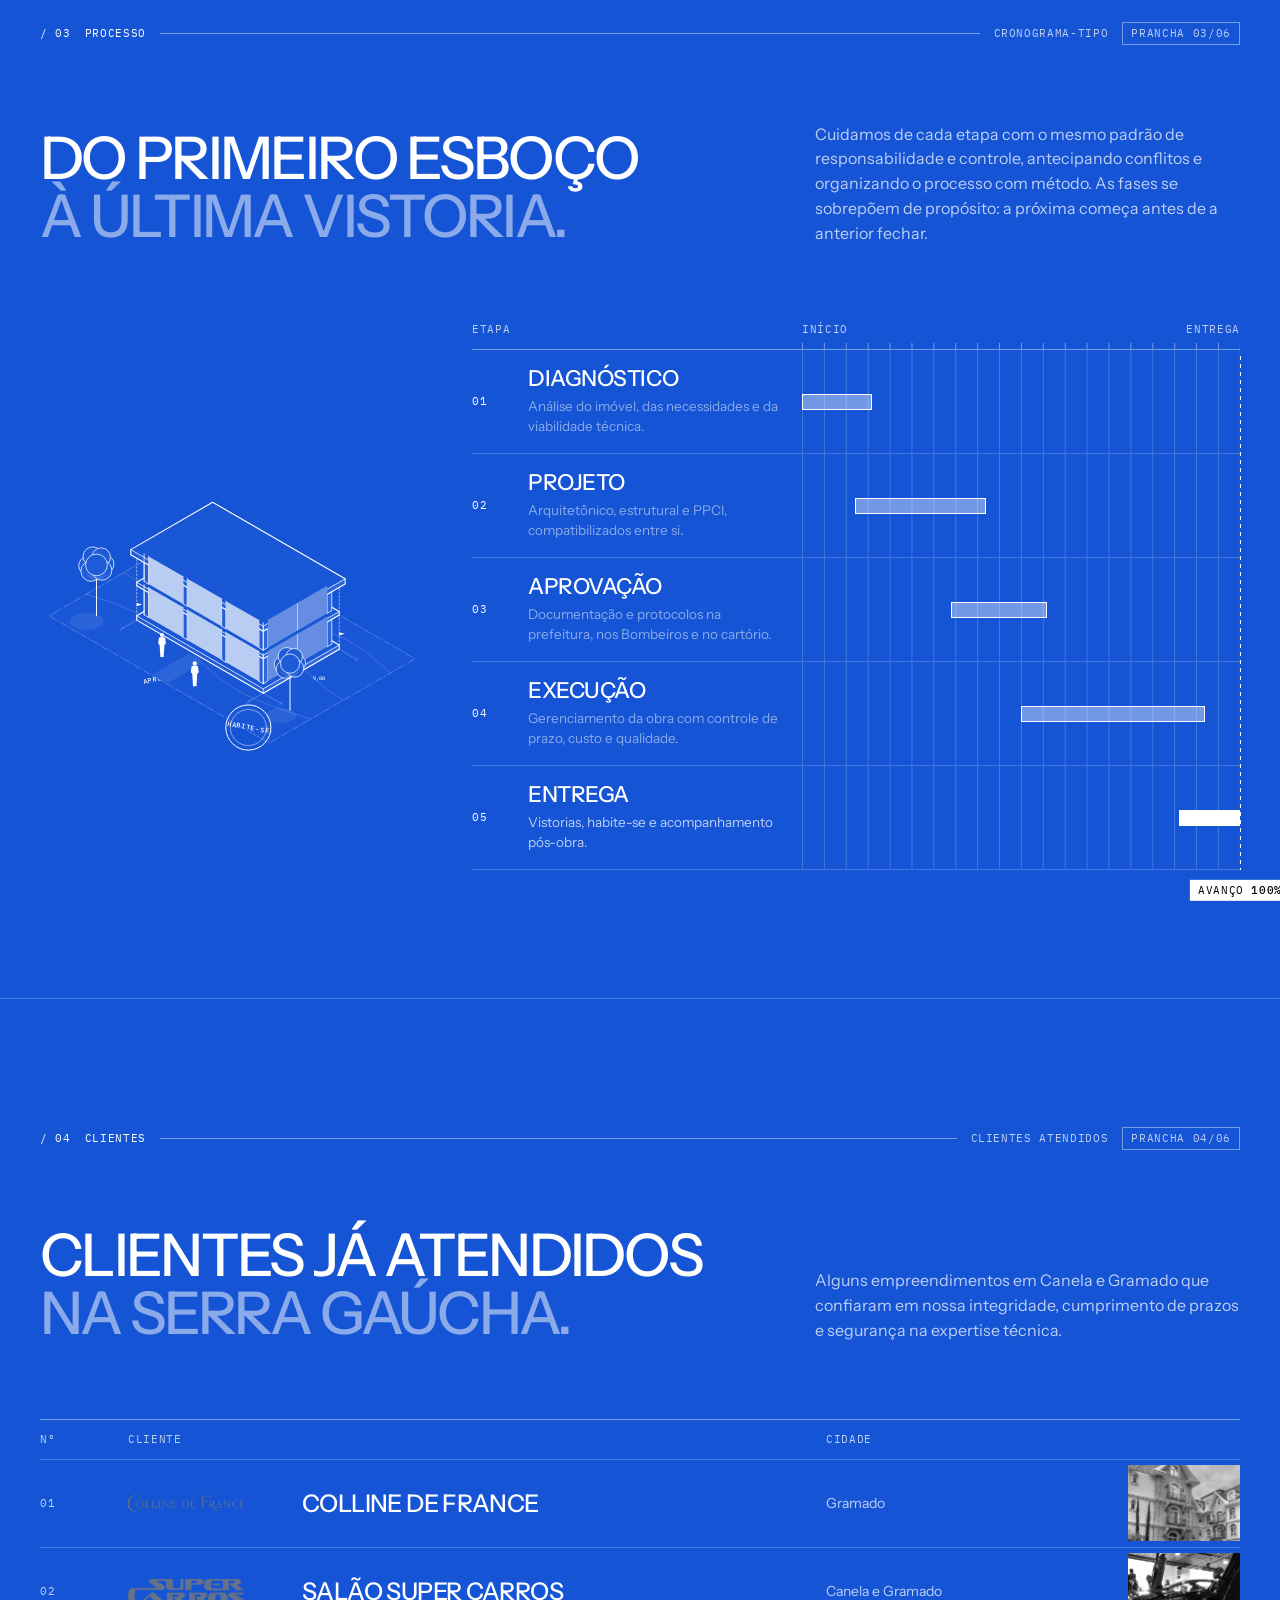
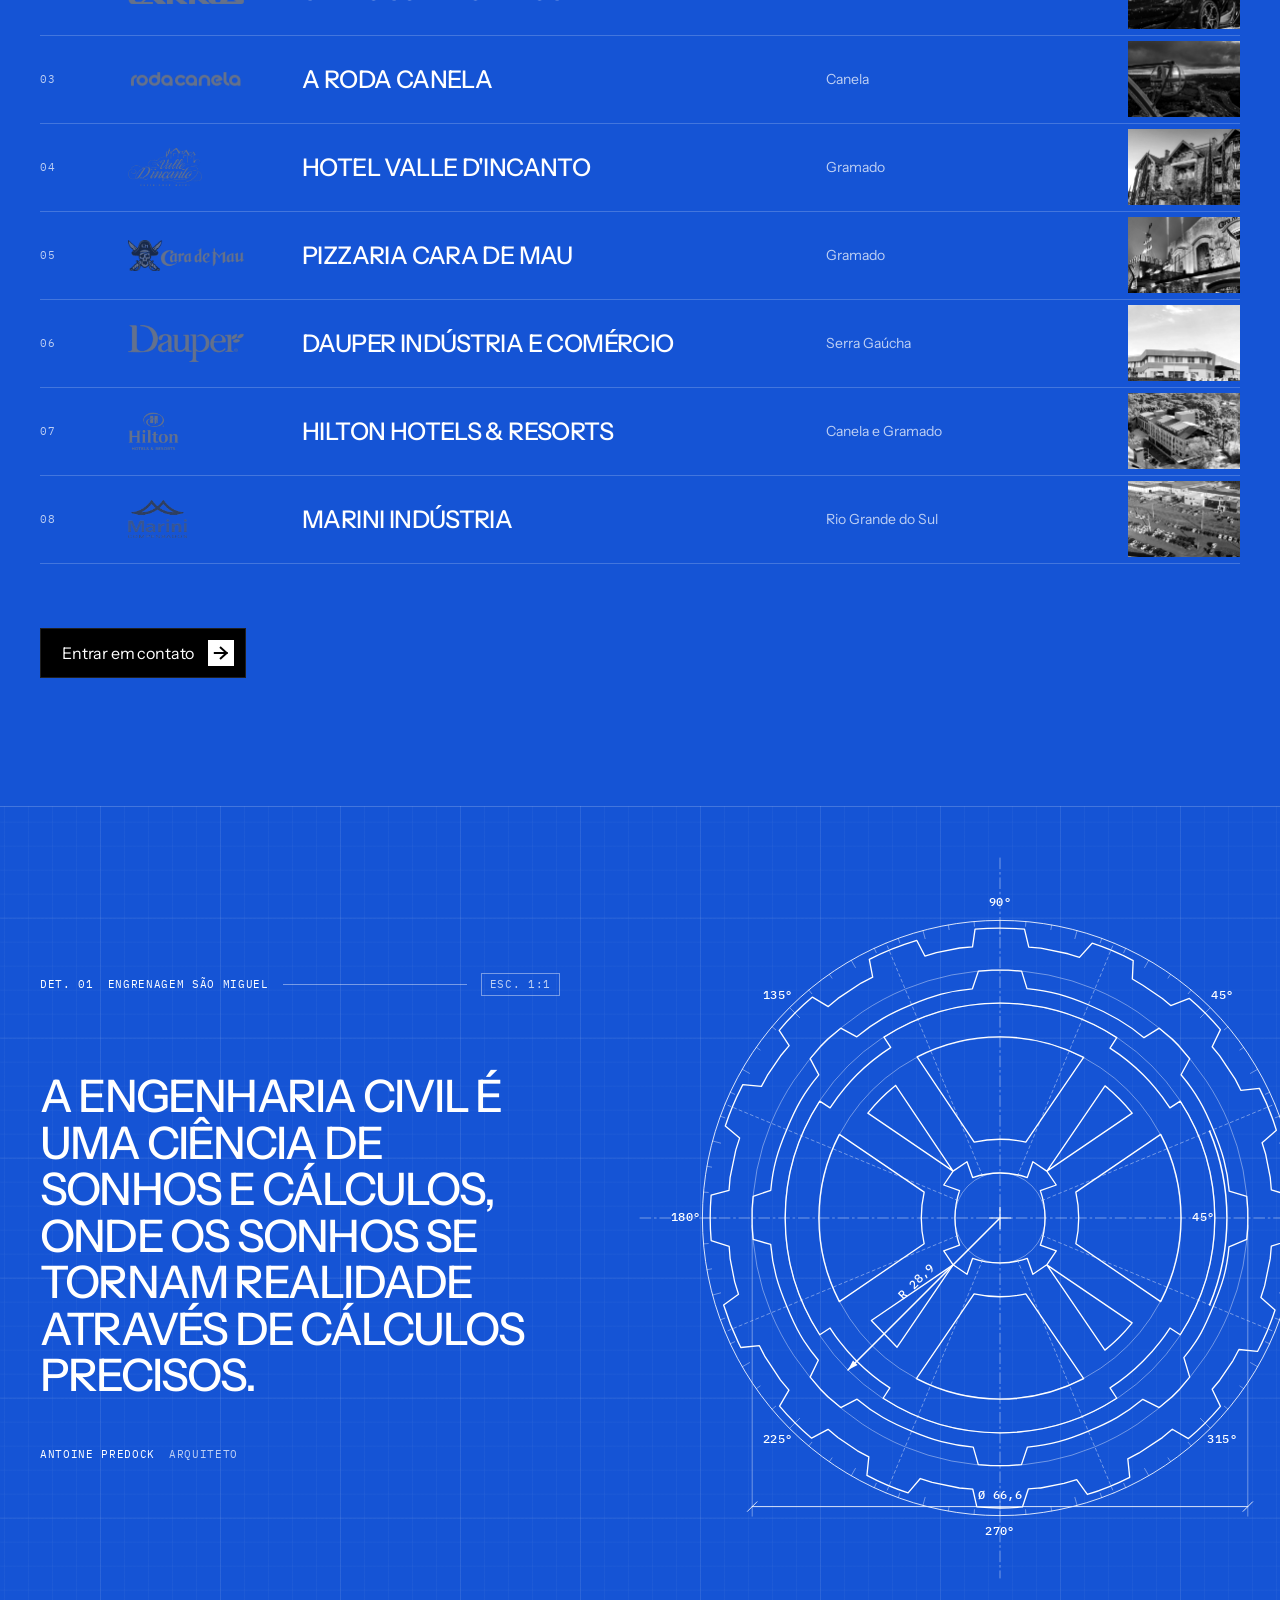
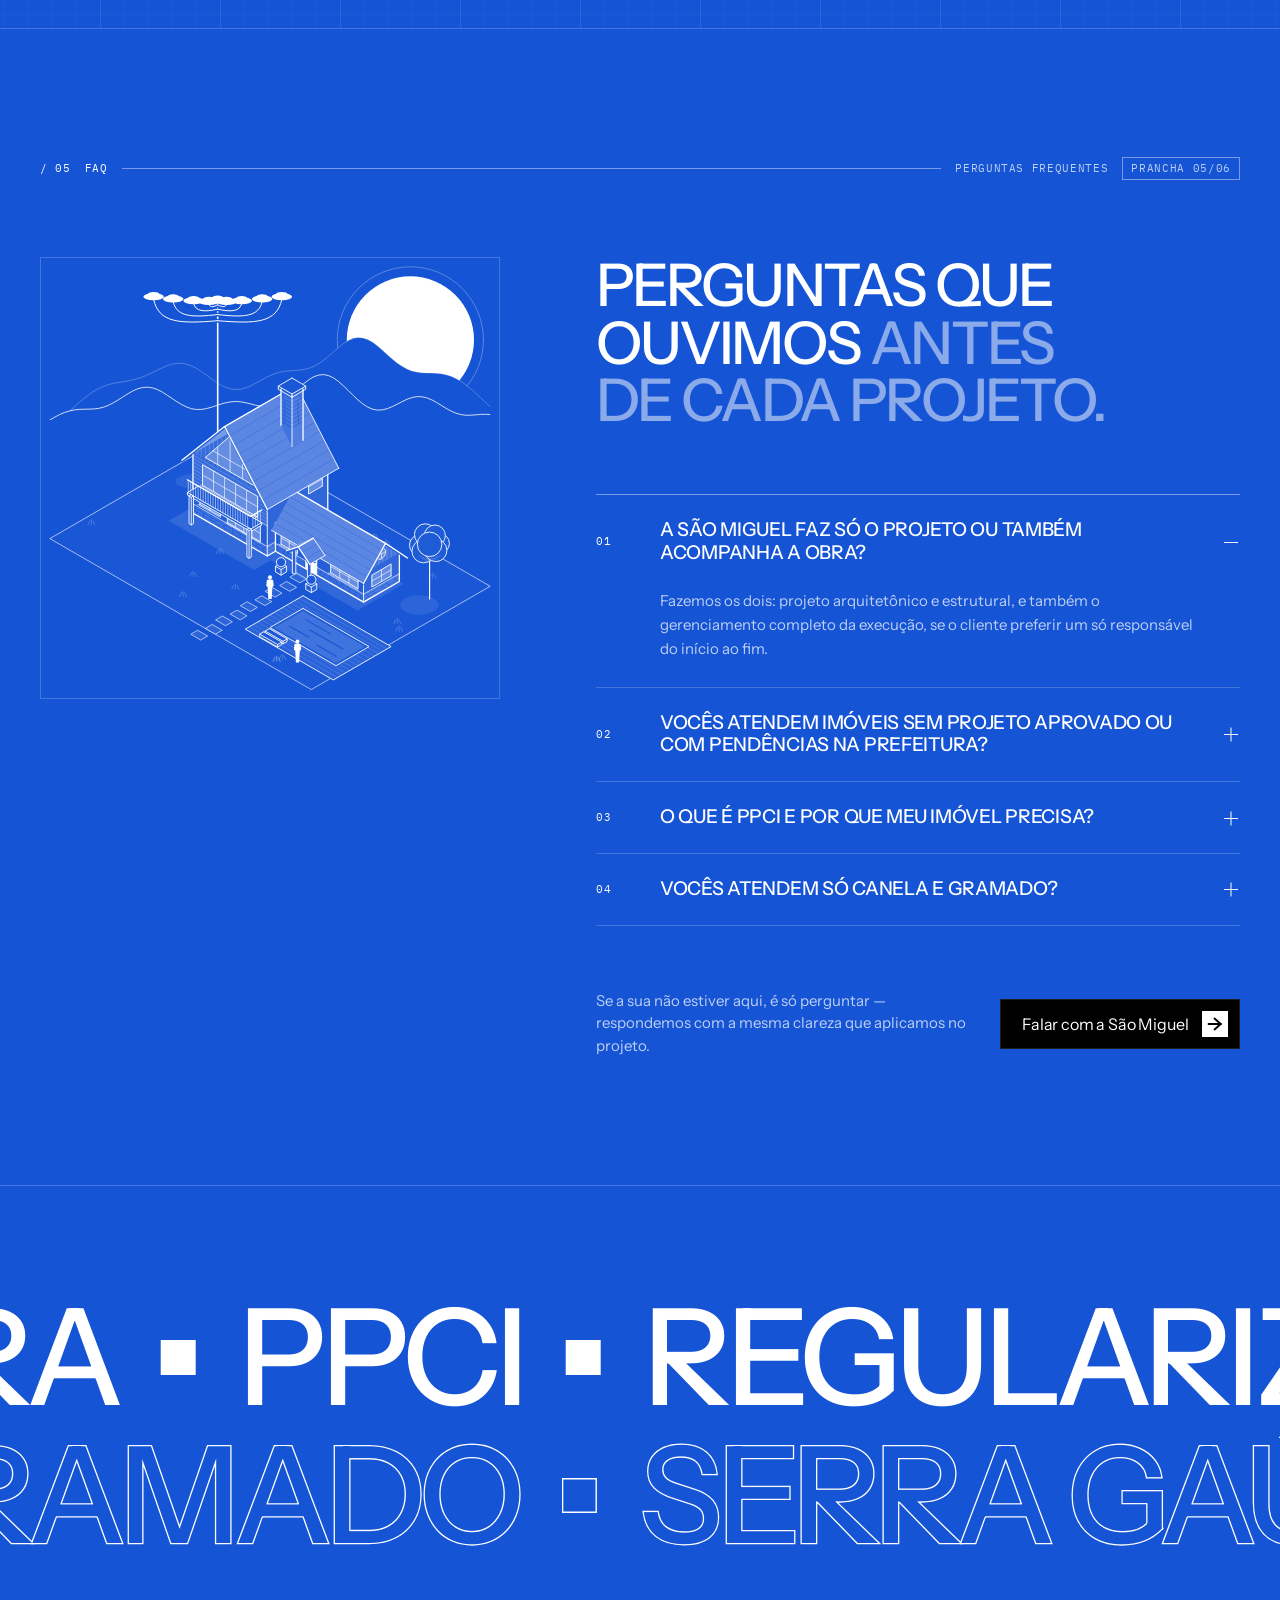
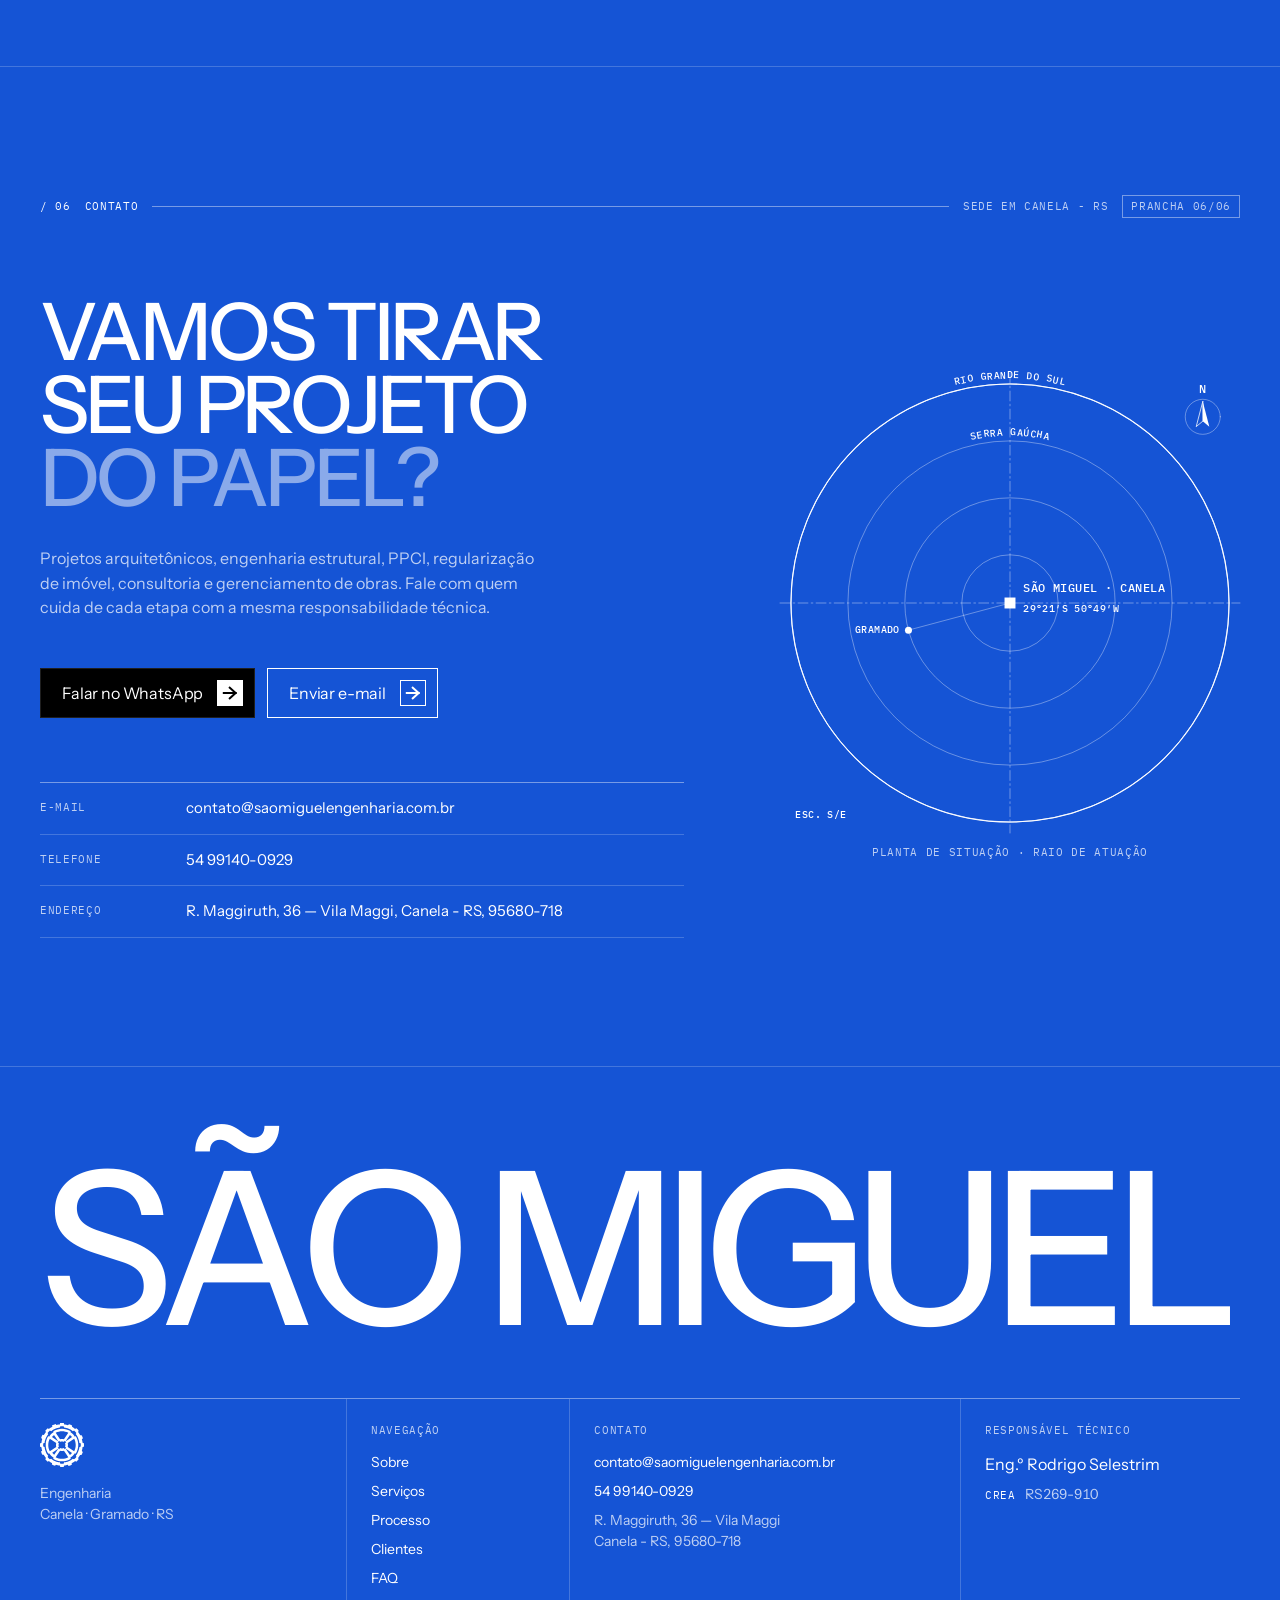
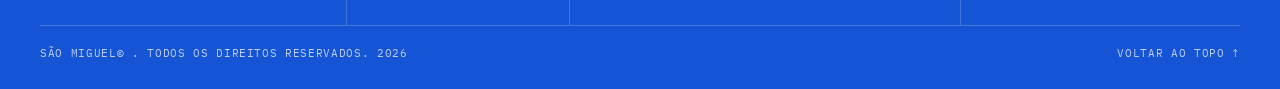
==== commit d7924226: "Volta a foto grande no hover dos clientes Co-Authored-By: Claude Opus 5.5 <noreply@anthropic.com>" ====
--- a/index.html
+++ b/index.html
@@ -41,7 +41,7 @@
   <link rel="preconnect" href="https://fonts.gstatic.com" crossorigin>
   <link rel="stylesheet" href="https://fonts.googleapis.com/css2?family=IBM+Plex+Mono:wght@400;500&family=Instrument+Sans:wght@400;500;700&display=swap">
 
-  <link rel="stylesheet" href="assets/css/style.css?v=79">
+  <link rel="stylesheet" href="assets/css/style.css?v=80">
 </head>
 <body id="topo">
 
@@ -1490,6 +1490,7 @@
                  alt="Marini Indústria, no Rio Grande do Sul">
           </li>
           </ol>
+          <div class="obras__previa" aria-hidden="true"><img alt=""></div>
         </div>
 
         <div class="secao__acao" data-revelar>
@@ -2108,6 +2109,6 @@
   }
   </script>
 
-  <script src="assets/js/main.js?v=70" defer></script>
+  <script src="assets/js/main.js?v=71" defer></script>
 </body>
 </html>
--- a/assets/css/style.css
+++ b/assets/css/style.css
@@ -2106,6 +2106,34 @@
   .obra:hover .obra__foto {
     filter: none;
   }
+}
+
+/* No mouse, a foto da linha também aparece grande, flutuando junto do
+   cursor. A miniatura continua lá para quem não passa o mouse. */
+.obras__previa {
+  position: absolute;
+  top: 0;
+  left: 0;
+  z-index: 3;
+  width: 280px;
+  aspect-ratio: 904 / 1024;
+  pointer-events: none;
+  opacity: 0;
+  scale: 0.92;
+  translate: var(--px, 0) var(--py, 0);
+  transition: opacity 0.3s var(--curva-cor), scale 0.45s var(--curva-entrada);
+}
+
+.obras__previa.esta-visivel {
+  opacity: 1;
+  scale: 1;
+}
+
+.obras__previa img {
+  width: 100%;
+  height: 100%;
+  object-fit: cover;
+  box-shadow: 0 24px 60px rgb(0 0 0 / 0.25);
 }
 
 /* 6.8 Citação ------------------------------------------------------- */
